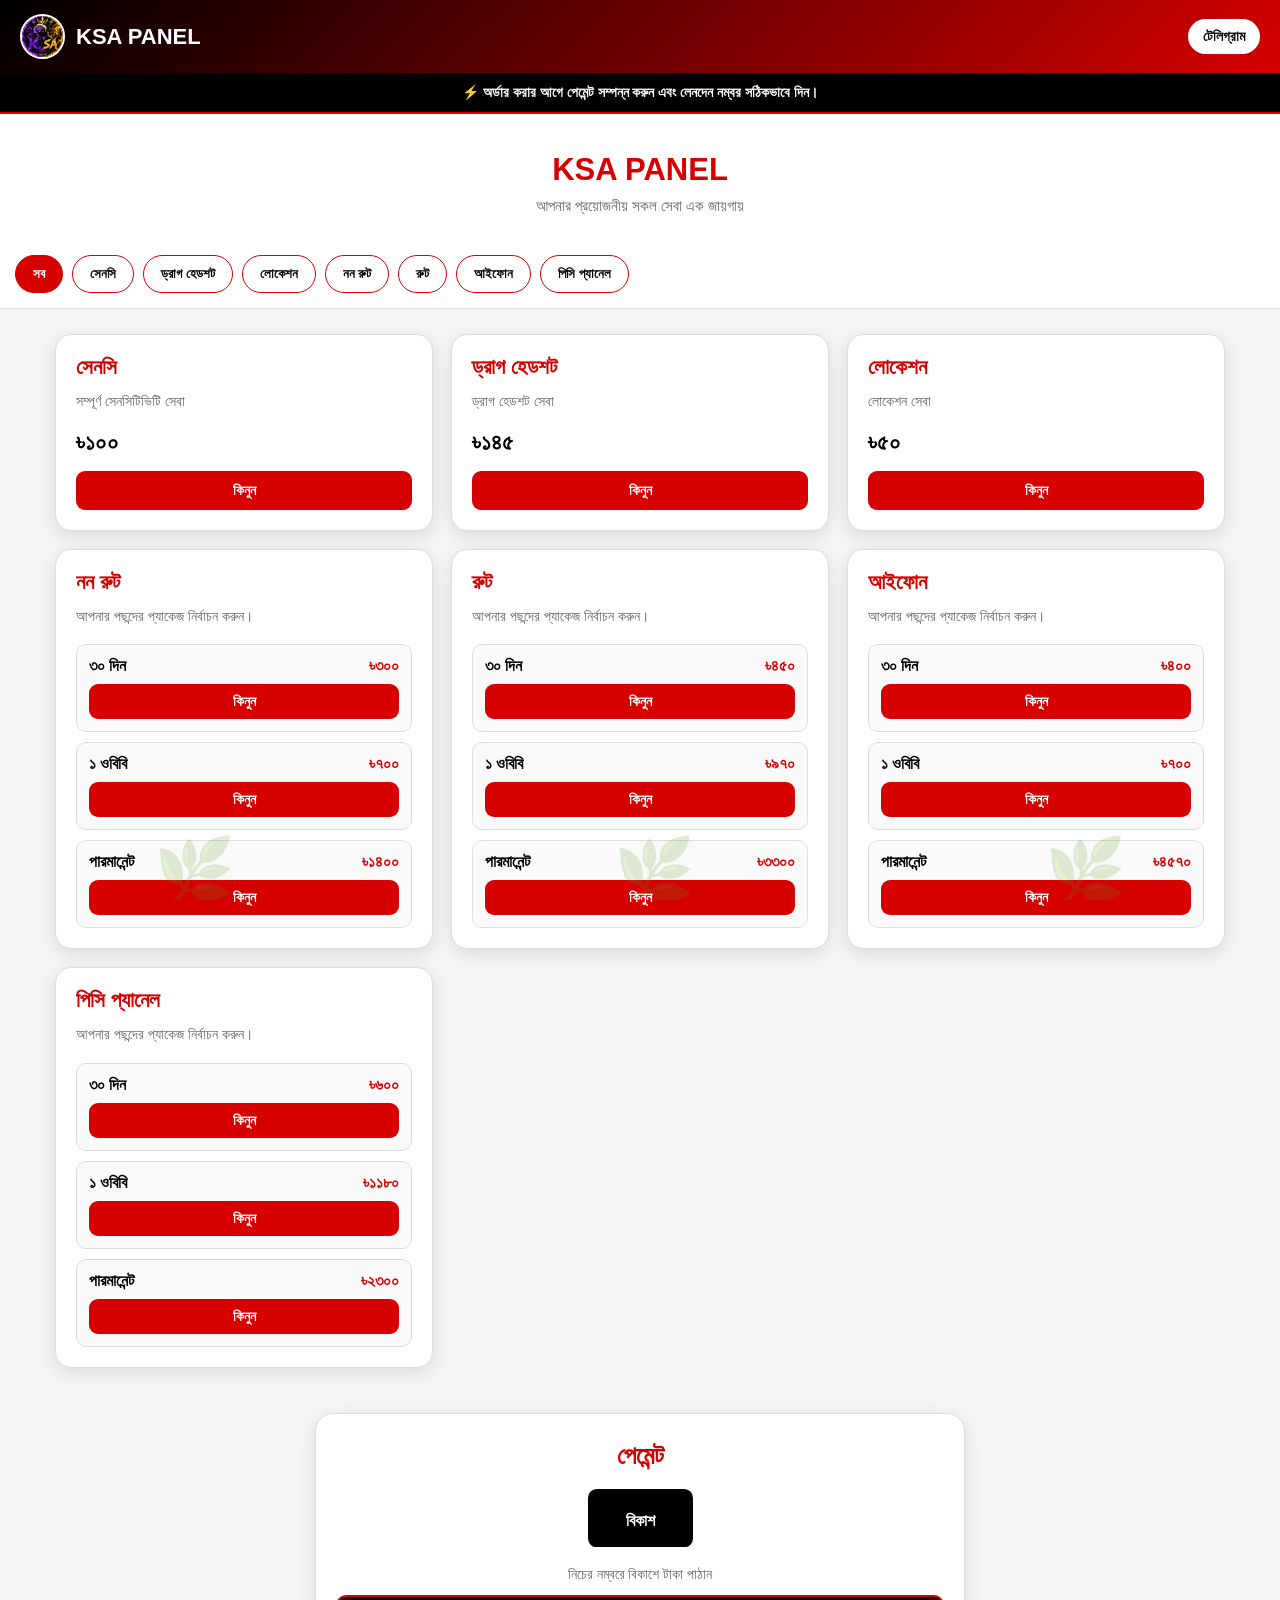
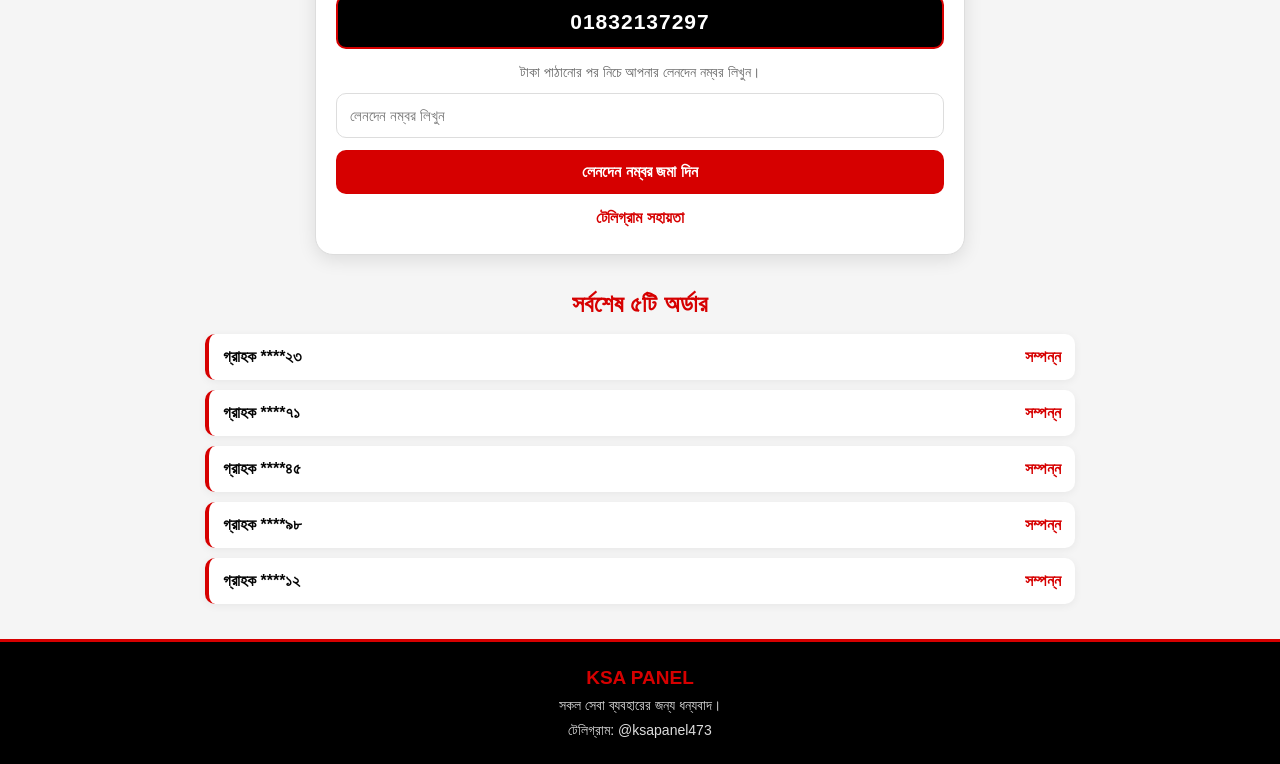
==== index.html @ 1ab5d17e "Add files via upload" ====
<!DOCTYPE html>
<html lang="bn">
<head>
<meta charset="UTF-8">
<meta name="viewport" content="width=device-width, initial-scale=1.0">

<title>KSA PANEL</title>

<style>
*{
    margin:0;
    padding:0;
    box-sizing:border-box;
    font-family:Arial,Helvetica,sans-serif;
}

:root{
    --red:#d60000;
    --dark-red:#980000;
    --black:#050505;
    --black2:#111111;
    --white:#ffffff;
    --light:#f5f5f5;
    --gray:#666;
    --border:#dddddd;
}

body{
    background:var(--light);
    color:var(--black);
    overflow-x:hidden;
}

/* ================= HEADER ================= */

.header{
    background:linear-gradient(135deg,#000000,#d60000);
    color:white;
    padding:14px 20px;
    display:flex;
    align-items:center;
    justify-content:space-between;
    position:sticky;
    top:0;
    z-index:1000;
    box-shadow:0 4px 15px rgba(0,0,0,.3);
}

.logo-area{
    display:flex;
    align-items:center;
    gap:11px;
}

.logo-area img{
    width:45px;
    height:45px;
    border-radius:50%;
    object-fit:cover;
    border:2px solid white;
}

.logo-text{
    font-size:22px;
    font-weight:900;
}

.telegram-btn{
    background:white;
    color:#000;
    padding:9px 15px;
    border-radius:22px;
    text-decoration:none;
    font-weight:bold;
    font-size:14px;
}

/* ================= NOTICE ================= */

.notice{
    background:#000;
    color:white;
    padding:11px 15px;
    text-align:center;
    font-size:14px;
    font-weight:bold;
    border-bottom:2px solid var(--red);
}

/* ================= HERO ================= */

.hero{
    background:white;
    text-align:center;
    padding:38px 15px 25px;
}

.hero h1{
    color:var(--red);
    font-size:31px;
    margin-bottom:9px;
    font-weight:900;
}

.hero p{
    color:var(--gray);
    font-size:15px;
}

/* ================= CATEGORY ================= */

.categories{
    display:flex;
    gap:9px;
    overflow-x:auto;
    padding:15px;
    background:white;
    scrollbar-width:none;
    border-bottom:1px solid var(--border);
}

.categories::-webkit-scrollbar{
    display:none;
}

.category{
    border:1px solid var(--red);
    background:white;
    color:#000;
    padding:10px 17px;
    border-radius:25px;
    white-space:nowrap;
    font-weight:bold;
    cursor:pointer;
    transition:.2s;
}

.category:hover,
.category.active{
    background:var(--red);
    color:white;
}

/* ================= PRODUCTS ================= */

.products{
    display:grid;
    grid-template-columns:repeat(auto-fit,minmax(280px,1fr));
    gap:18px;
    padding:25px 15px 35px;
    max-width:1200px;
    margin:auto;
}

.product-card{
    background:white;
    border:1px solid var(--border);
    border-radius:16px;
    padding:20px;
    box-shadow:0 5px 18px rgba(0,0,0,.10);
    transition:.25s;
}

.product-card:hover{
    transform:translateY(-4px);
    border-color:var(--red);
    box-shadow:0 8px 25px rgba(214,0,0,.18);
}

.product-title{
    color:var(--red);
    font-size:21px;
    font-weight:900;
    margin-bottom:10px;
}

.product-info{
    color:var(--gray);
    font-size:14px;
    line-height:1.8;
    margin-bottom:15px;
}

.price{
    font-size:23px;
    color:#000;
    font-weight:900;
    margin-bottom:15px;
}

.buy-btn{
    width:100%;
    border:0;
    background:var(--red);
    color:white;
    padding:11px;
    border-radius:9px;
    font-size:14px;
    font-weight:bold;
    cursor:pointer;
    transition:.2s;
}

.buy-btn:hover{
    background:#000;
}

/* ================= PACKAGE ================= */

.package-list{
    display:grid;
    gap:10px;
    margin-top:15px;
}

.package{
    border:1px solid #ddd;
    border-radius:10px;
    padding:12px;
    background:#fafafa;
}

.package-top{
    display:flex;
    align-items:center;
    justify-content:space-between;
    gap:10px;
    margin-bottom:9px;
}

.package-name{
    color:#000;
    font-weight:bold;
}

.package-price{
    color:var(--red);
    font-weight:900;
}

.package .buy-btn{
    padding:9px;
}

/* ================= PAYMENT ================= */

.payment-section{
    background:white;
    max-width:650px;
    margin:10px auto 35px;
    padding:27px 20px;
    border-radius:18px;
    border:1px solid var(--border);
    box-shadow:0 5px 18px rgba(0,0,0,.10);
    text-align:center;
}

.payment-section h2{
    color:var(--red);
    font-size:25px;
    margin-bottom:18px;
}

.payment-logo{
    width:105px;
    margin:0 auto 15px;
}

.payment-help{
    color:var(--gray);
    font-size:14px;
    margin-bottom:12px;
}

.payment-number{
    background:#000;
    color:white;
    padding:13px;
    border-radius:10px;
    font-size:21px;
    font-weight:bold;
    margin:12px 0 15px;
    border:2px solid var(--red);
    letter-spacing:1px;
}

.trx-input{
    width:100%;
    padding:13px;
    border:1px solid var(--border);
    border-radius:10px;
    outline:none;
    font-size:15px;
    margin-bottom:12px;
    background:white;
    color:#000;
}

.trx-input:focus{
    border-color:var(--red);
}

.submit-btn{
    width:100%;
    border:0;
    background:var(--red);
    color:white;
    padding:13px;
    border-radius:10px;
    font-size:16px;
    font-weight:bold;
    cursor:pointer;
}

.submit-btn:hover{
    background:#000;
}

.telegram-support{
    display:inline-block;
    margin-top:15px;
    color:var(--red);
    text-decoration:none;
    font-weight:bold;
}

/* ================= ORDERS ================= */

.orders{
    max-width:900px;
    margin:0 auto 35px;
    padding:0 15px;
}

.orders h2{
    text-align:center;
    color:var(--red);
    margin-bottom:16px;
}

.order-list{
    display:grid;
    gap:10px;
}

.order-item{
    background:white;
    padding:14px;
    border-radius:10px;
    display:flex;
    justify-content:space-between;
    border-left:4px solid var(--red);
    box-shadow:0 2px 8px rgba(0,0,0,.06);
}

.order-name{
    font-weight:bold;
}

.order-status{
    color:var(--red);
    font-weight:bold;
}

/* ================= MODAL ================= */

.modal{
    display:none;
    position:fixed;
    inset:0;
    background:rgba(0,0,0,.78);
    z-index:5000;
    align-items:center;
    justify-content:center;
    padding:15px;
}

.modal-box{
    width:100%;
    max-width:450px;
    background:white;
    border-radius:18px;
    padding:23px;
    position:relative;
    border-top:5px solid var(--red);
    box-shadow:0 10px 35px rgba(0,0,0,.35);
}

.close{
    position:absolute;
    right:15px;
    top:8px;
    font-size:29px;
    cursor:pointer;
    color:#000;
}

.modal-box h2{
    color:var(--red);
    margin-bottom:10px;
}

.selected-product{
    background:#f4f4f4;
    border-left:4px solid var(--red);
    padding:13px;
    border-radius:8px;
    margin:15px 0;
    font-weight:bold;
}

/* ================= FOOTER ================= */

footer{
    background:#000;
    color:#ddd;
    text-align:center;
    padding:25px 15px;
    font-size:14px;
    border-top:3px solid var(--red);
}

footer strong{
    color:var(--red);
    font-size:19px;
}

/* =================================================
   সমুদ্রের নিচের অ্যানিমেশন
================================================= */

.underwater{
    position:fixed;
    inset:0;
    pointer-events:none;
    overflow:hidden;
    z-index:9999;
}

/* মাছ */

.fish{
    position:absolute;
    font-size:38px;
    opacity:.65;
    filter:drop-shadow(0 3px 5px rgba(0,0,0,.35));
}

/* মাছ ১ */

.fish1{
    top:16%;
    left:-90px;
    animation:
        swimRight 18s linear infinite,
        fishFloat 2s ease-in-out infinite;
}

/* মাছ ২ */

.fish2{
    top:35%;
    right:-90px;
    animation:
        swimLeft 22s linear infinite,
        fishFloat 2.5s ease-in-out infinite;
    animation-delay:3s;
}

/* মাছ ৩ */

.fish3{
    top:56%;
    left:-90px;
    animation:
        swimRight 25s linear infinite,
        fishFloat 3s ease-in-out infinite;
    animation-delay:6s;
}

/* মাছ ৪ */

.fish4{
    top:74%;
    right:-90px;
    animation:
        swimLeft 20s linear infinite,
        fishFloat 2s ease-in-out infinite;
    animation-delay:4s;
}

/* মাছ ৫ */

.fish5{
    top:27%;
    left:-90px;
    font-size:32px;
    animation:
        swimRight 30s linear infinite,
        fishFloat 2.7s ease-in-out infinite;
    animation-delay:10s;
}

@keyframes swimRight{
    0%{
        transform:translateX(-100px);
    }

    100%{
        transform:translateX(calc(100vw + 160px));
    }
}

@keyframes swimLeft{
    0%{
        transform:translateX(100px);
    }

    100%{
        transform:translateX(calc(-100vw - 160px));
    }
}

@keyframes fishFloat{
    0%,100%{
        margin-top:0;
    }

    50%{
        margin-top:15px;
    }
}

/* ================= BUBBLES ================= */

.bubble{
    position:absolute;
    bottom:-40px;
    width:12px;
    height:12px;
    border:2px solid rgba(0,0,0,.25);
    background:rgba(255,255,255,.65);
    border-radius:50%;
    animation:bubbleUp linear infinite;
}

.b1{
    left:8%;
    animation-duration:8s;
}

.b2{
    left:23%;
    width:8px;
    height:8px;
    animation-duration:11s;
    animation-delay:2s;
}

.b3{
    left:44%;
    animation-duration:9s;
    animation-delay:4s;
}

.b4{
    left:66%;
    width:9px;
    height:9px;
    animation-duration:12s;
    animation-delay:1s;
}

.b5{
    left:82%;
    animation-duration:10s;
    animation-delay:5s;
}

.b6{
    left:93%;
    width:7px;
    height:7px;
    animation-duration:7s;
    animation-delay:3s;
}

@keyframes bubbleUp{

    0%{
        transform:translateY(0) scale(.7);
        opacity:0;
    }

    20%{
        opacity:.7;
    }

    100%{
        transform:translateY(-110vh) scale(1.2);
        opacity:0;
    }
}

/* ================= SEAWEED ================= */

.seaweed{
    position:absolute;
    bottom:-10px;
    font-size:65px;
    opacity:.18;
    animation:seaweedMove 3s ease-in-out infinite;
}

.seaweed1{
    left:12%;
}

.seaweed2{
    left:48%;
    animation-delay:1s;
}

.seaweed3{
    right:12%;
    animation-delay:2s;
}

@keyframes seaweedMove{

    0%,100%{
        transform:rotate(-5deg);
    }

    50%{
        transform:rotate(8deg);
    }
}

/* ================= MOBILE ================= */

@media(max-width:600px){

    .header{
        padding:12px 13px;
    }

    .logo-text{
        font-size:19px;
    }

    .logo-area img{
        width:40px;
        height:40px;
    }

    .telegram-btn{
        padding:8px 11px;
        font-size:13px;
    }

    .hero{
        padding:30px 15px 22px;
    }

    .hero h1{
        font-size:27px;
    }

    .products{
        grid-template-columns:1fr;
        padding:20px 13px 30px;
    }

    .payment-section{
        margin-left:13px;
        margin-right:13px;
    }

    .fish{
        font-size:27px;
    }

    .seaweed{
        font-size:45px;
    }
}
</style>
</head>


<body>

<!-- ================= UNDERWATER ANIMATION ================= -->

<div class="underwater">

    <div class="bubble b1"></div>
    <div class="bubble b2"></div>
    <div class="bubble b3"></div>
    <div class="bubble b4"></div>
    <div class="bubble b5"></div>
    <div class="bubble b6"></div>

    <div class="fish fish1">🐟</div>
    <div class="fish fish2">🐠</div>
    <div class="fish fish3">🐟</div>
    <div class="fish fish4">🐠</div>
    <div class="fish fish5">🐡</div>

    <div class="seaweed seaweed1">🌿</div>
    <div class="seaweed seaweed2">🌿</div>
    <div class="seaweed seaweed3">🌿</div>

</div>


<!-- ================= HEADER ================= -->

<header class="header">

    <div class="logo-area">

        <img
            src="FB_IMG_1790397329992.jpg"
            alt="KSA PANEL">

        <div class="logo-text">
            KSA PANEL
        </div>

    </div>

    <a
        class="telegram-btn"
        href="https://t.me/ksapanel473"
        target="_blank">
        টেলিগ্রাম
    </a>

</header>


<!-- ================= NOTICE ================= -->

<div class="notice">
    ⚡ অর্ডার করার আগে পেমেন্ট সম্পন্ন করুন এবং লেনদেন নম্বর সঠিকভাবে দিন।
</div>


<!-- ================= HERO ================= -->

<section class="hero">

    <h1>KSA PANEL</h1>

    <p>
        আপনার প্রয়োজনীয় সকল সেবা এক জায়গায়
    </p>

</section>


<!-- ================= CATEGORY ================= -->

<div class="categories">

    <button
        class="category active"
        onclick="filterProducts('all',this)">
        সব
    </button>

    <button
        class="category"
        onclick="filterProducts('sensi',this)">
        সেনসি
    </button>

    <button
        class="category"
        onclick="filterProducts('drag',this)">
        ড্রাগ হেডশট
    </button>

    <button
        class="category"
        onclick="filterProducts('location',this)">
        লোকেশন
    </button>

    <button
        class="category"
        onclick="filterProducts('nonroot',this)">
        নন রুট
    </button>

    <button
        class="category"
        onclick="filterProducts('root',this)">
        রুট
    </button>

    <button
        class="category"
        onclick="filterProducts('iphone',this)">
        আইফোন
    </button>

    <button
        class="category"
        onclick="filterProducts('pc',this)">
        পিসি প্যানেল
    </button>

</div>


<!-- ================= PRODUCTS ================= -->

<section class="products" id="products">


    <!-- সেনসি -->

    <div
        class="product-card"
        data-category="sensi">

        <div class="product-title">
            সেনসি
        </div>

        <div class="product-info">
            সম্পূর্ণ সেনসিটিভিটি সেবা
        </div>

        <div class="price">
            ৳১০০
        </div>

        <button
            class="buy-btn"
            onclick="openOrder('সেনসি','১০০ টাকা')">
            কিনুন
        </button>

    </div>


    <!-- ড্রাগ হেডশট -->

    <div
        class="product-card"
        data-category="drag">

        <div class="product-title">
            ড্রাগ হেডশট
        </div>

        <div class="product-info">
            ড্রাগ হেডশট সেবা
        </div>

        <div class="price">
            ৳১৪৫
        </div>

        <button
            class="buy-btn"
            onclick="openOrder('ড্রাগ হেডশট','১৪৫ টাকা')">
            কিনুন
        </button>

    </div>


    <!-- লোকেশন -->

    <div
        class="product-card"
        data-category="location">

        <div class="product-title">
            লোকেশন
        </div>

        <div class="product-info">
            লোকেশন সেবা
        </div>

        <div class="price">
            ৳৫০
        </div>

        <button
            class="buy-btn"
            onclick="openOrder('লোকেশন','৫০ টাকা')">
            কিনুন
        </button>

    </div>


    <!-- ================= NON ROOT ================= -->

    <div
        class="product-card"
        data-category="nonroot">

        <div class="product-title">
            নন রুট
        </div>

        <div class="product-info">
            আপনার পছন্দের প্যাকেজ নির্বাচন করুন।
        </div>

        <div class="package-list">

            <div class="package">

                <div class="package-top">

                    <span class="package-name">
                        ৩০ দিন
                    </span>

                    <span class="package-price">
                        ৳৩০০
                    </span>

                </div>

                <button
                    class="buy-btn"
                    onclick="openOrder('নন রুট — ৩০ দিন','৩০০ টাকা')">
                    কিনুন
                </button>

            </div>


            <div class="package">

                <div class="package-top">

                    <span class="package-name">
                        ১ ওবিবি
                    </span>

                    <span class="package-price">
                        ৳৭০০
                    </span>

                </div>

                <button
                    class="buy-btn"
                    onclick="openOrder('নন রুট — ১ ওবিবি','৭০০ টাকা')">
                    কিনুন
                </button>

            </div>


            <div class="package">

                <div class="package-top">

                    <span class="package-name">
                        পারমানেন্ট
                    </span>

                    <span class="package-price">
                        ৳১৪০০
                    </span>

                </div>

                <button
                    class="buy-btn"
                    onclick="openOrder('নন রুট — পারমানেন্ট','১৪০০ টাকা')">
                    কিনুন
                </button>

            </div>

        </div>

    </div>


    <!-- ================= ROOT ================= -->

    <div
        class="product-card"
        data-category="root">

        <div class="product-title">
            রুট
        </div>

        <div class="product-info">
            আপনার পছন্দের প্যাকেজ নির্বাচন করুন।
        </div>

        <div class="package-list">

            <div class="package">

                <div class="package-top">

                    <span class="package-name">
                        ৩০ দিন
                    </span>

                    <span class="package-price">
                        ৳৪৫০
                    </span>

                </div>

                <button
                    class="buy-btn"
                    onclick="openOrder('রুট — ৩০ দিন','৪৫০ টাকা')">
                    কিনুন
                </button>

            </div>


            <div class="package">

                <div class="package-top">

                    <span class="package-name">
                        ১ ওবিবি
                    </span>

                    <span class="package-price">
                        ৳৯৭০
                    </span>

                </div>

                <button
                    class="buy-btn"
                    onclick="openOrder('রুট — ১ ওবিবি','৯৭০ টাকা')">
                    কিনুন
                </button>

            </div>


            <div class="package">

                <div class="package-top">

                    <span class="package-name">
                        পারমানেন্ট
                    </span>

                    <span class="package-price">
                        ৳৩৩০০
                    </span>

                </div>

                <button
                    class="buy-btn"
                    onclick="openOrder('রুট — পারমানেন্ট','৩৩০০ টাকা')">
                    কিনুন
                </button>

            </div>

        </div>

    </div>


    <!-- ================= IPHONE ================= -->

    <div
        class="product-card"
        data-category="iphone">

        <div class="product-title">
            আইফোন
        </div>

        <div class="product-info">
            আপনার পছন্দের প্যাকেজ নির্বাচন করুন।
        </div>

        <div class="package-list">

            <div class="package">

                <div class="package-top">

                    <span class="package-name">
                        ৩০ দিন
                    </span>

                    <span class="package-price">
                        ৳৪০০
                    </span>

                </div>

                <button
                    class="buy-btn"
                    onclick="openOrder('আইফোন — ৩০ দিন','৪০০ টাকা')">
                    কিনুন
                </button>

            </div>


            <div class="package">

                <div class="package-top">

                    <span class="package-name">
                        ১ ওবিবি
                    </span>

                    <span class="package-price">
                        ৳৭০০
                    </span>

                </div>

                <button
                    class="buy-btn"
                    onclick="openOrder('আইফোন — ১ ওবিবি','৭০০ টাকা')">
                    কিনুন
                </button>

            </div>


            <div class="package">

                <div class="package-top">

                    <span class="package-name">
                        পারমানেন্ট
                    </span>

                    <span class="package-price">
                        ৳৪৫৭০
                    </span>

                </div>

                <button
                    class="buy-btn"
                    onclick="openOrder('আইফোন — পারমানেন্ট','৪৫৭০ টাকা')">
                    কিনুন
                </button>

            </div>

        </div>

    </div>


    <!-- ================= PC PANEL ================= -->

    <div
        class="product-card"
        data-category="pc">

        <div class="product-title">
            পিসি প্যানেল
        </div>

        <div class="product-info">
            আপনার পছন্দের প্যাকেজ নির্বাচন করুন।
        </div>

        <div class="package-list">

            <div class="package">

                <div class="package-top">

                    <span class="package-name">
                        ৩০ দিন
                    </span>

                    <span class="package-price">
                        ৳৬০০
                    </span>

                </div>

                <button
                    class="buy-btn"
                    onclick="openOrder('পিসি প্যানেল — ৩০ দিন','৬০০ টাকা')">
                    কিনুন
                </button>

            </div>


            <div class="package">

                <div class="package-top">

                    <span class="package-name">
                        ১ ওবিবি
                    </span>

                    <span class="package-price">
                        ৳১১৮০
                    </span>

                </div>

                <button
                    class="buy-btn"
                    onclick="openOrder('পিসি প্যানেল — ১ ওবিবি','১১৮০ টাকা')">
                    কিনুন
                </button>

            </div>


            <div class="package">

                <div class="package-top">

                    <span class="package-name">
                        পারমানেন্ট
                    </span>

                    <span class="package-price">
                        ৳২৩০০
                    </span>

                </div>

                <button
                    class="buy-btn"
                    onclick="openOrder('পিসি প্যানেল — পারমানেন্ট','২৩০০ টাকা')">
                    কিনুন
                </button>

            </div>

        </div>

    </div>

</section>


<!-- ================= PAYMENT ================= -->

<section class="payment-section">

    <h2>
        পেমেন্ট
    </h2>

    <!-- পেমেন্ট লোগো -->

    <div class="payment-logo">

        <svg
            width="105"
            viewBox="0 0 180 100"
            xmlns="http://www.w3.org/2000/svg">

            <rect
                width="180"
                height="100"
                rx="15"
                fill="#000000"/>

            <text
                x="90"
                y="63"
                text-anchor="middle"
                font-size="28"
                font-weight="bold"
                fill="#ffffff">
                বিকাশ
            </text>

        </svg>

    </div>


    <div class="payment-help">
        নিচের নম্বরে বিকাশে টাকা পাঠান
    </div>


    <div class="payment-number">
        01832137297
    </div>


    <div class="payment-help">
        টাকা পাঠানোর পর নিচে আপনার লেনদেন নম্বর লিখুন।
    </div>


    <input
        type="text"
        id="trxInput"
        class="trx-input"
        placeholder="লেনদেন নম্বর লিখুন">


    <button
        class="submit-btn"
        onclick="submitPayment()">
        লেনদেন নম্বর জমা দিন
    </button>


    <a
        class="telegram-support"
        href="https://t.me/ksapanel473"
        target="_blank">
        টেলিগ্রাম সহায়তা
    </a>

</section>


<!-- ================= ORDERS ================= -->

<section class="orders">

    <h2>
        সর্বশেষ ৫টি অর্ডার
    </h2>

    <div class="order-list">

        <div class="order-item">
            <span class="order-name">
                গ্রাহক ****২৩
            </span>

            <span class="order-status">
                সম্পন্ন
            </span>
        </div>

        <div class="order-item">
            <span class="order-name">
                গ্রাহক ****৭১
            </span>

            <span class="order-status">
                সম্পন্ন
            </span>
        </div>

        <div class="order-item">
            <span class="order-name">
                গ্রাহক ****৪৫
            </span>

            <span class="order-status">
                সম্পন্ন
            </span>
        </div>

        <div class="order-item">
            <span class="order-name">
                গ্রাহক ****৯৮
            </span>

            <span class="order-status">
                সম্পন্ন
            </span>
        </div>

        <div class="order-item">
            <span class="order-name">
                গ্রাহক ****১২
            </span>

            <span class="order-status">
                সম্পন্ন
            </span>
        </div>

    </div>

</section>


<!-- ================= ORDER MODAL ================= -->

<div
    class="modal"
    id="orderModal">

    <div class="modal-box">

        <span
            class="close"
            onclick="closeOrder()">
            ×
        </span>


        <h2>
            অর্ডার করুন
        </h2>


        <div
            class="selected-product"
            id="selectedProduct">
            পণ্য
        </div>


        <p style="color:#666;margin-bottom:15px;">
            পেমেন্ট সম্পন্ন করার পর লেনদেন নম্বর জমা দিন।
        </p>


        <input
            type="text"
            id="modalTrx"
            class="trx-input"
            placeholder="লেনদেন নম্বর লিখুন">


        <button
            class="submit-btn"
            onclick="submitModalOrder()">
            অর্ডার জমা দিন
        </button>

    </div>

</div>


<!-- ================= FOOTER ================= -->

<footer>

    <div>
        <strong>
            KSA PANEL
        </strong>
    </div>

    <div style="margin-top:8px;">
        সকল সেবা ব্যবহারের জন্য ধন্যবাদ।
    </div>

    <div style="margin-top:8px;">
        টেলিগ্রাম: @ksapanel473
    </div>

</footer>


<script>

/* ================= FILTER ================= */

function filterProducts(category,button){

    const cards =
        document.querySelectorAll('.product-card');

    const buttons =
        document.querySelectorAll('.category');


    buttons.forEach(function(btn){
        btn.classList.remove('active');
    });


    button.classList.add('active');


    cards.forEach(function(card){

        if(category === 'all'){

            card.style.display = 'block';

        }
        else if(card.dataset.category === category){

            card.style.display = 'block';

        }
        else{

            card.style.display = 'none';

        }

    });

}


/* ================= ORDER ================= */

let selectedProduct = '';


function openOrder(product,price){

    selectedProduct =
        product + ' — ' + price;


    document.getElementById(
        'selectedProduct'
    ).innerText = selectedProduct;


    document.getElementById(
        'orderModal'
    ).style.display = 'flex';

}


function closeOrder(){

    document.getElementById(
        'orderModal'
    ).style.display = 'none';

}


/* ================= MODAL ORDER ================= */

function submitModalOrder(){

    const trx =
        document.getElementById(
            'modalTrx'
        ).value.trim();


    if(!trx){

        alert(
            'দয়া করে লেনদেন নম্বর লিখুন।'
        );

        return;

    }


    alert(
        'আপনার অর্ডার গ্রহণ করা হয়েছে।\n\n' +
        'প্যাকেজ: ' + selectedProduct +
        '\nলেনদেন নম্বর: ' + trx
    );


    document.getElementById(
        'modalTrx'
    ).value = '';


    closeOrder();

}


/* ================= PAYMENT ================= */

function submitPayment(){

    const trx =
        document.getElementById(
            'trxInput'
        ).value.trim();


    if(!trx){

        alert(
            'দয়া করে লেনদেন নম্বর লিখুন।'
        );

        return;

    }


    alert(
        'লেনদেন নম্বর গ্রহণ করা হয়েছে।\n\n' +
        'লেনদেন নম্বর: ' + trx
    );


    document.getElementById(
        'trxInput'
    ).value = '';

}


/* ================= CLOSE MODAL ================= */

window.onclick = function(event){

    const modal =
        document.getElementById(
            'orderModal'
        );


    if(event.target === modal){

        closeOrder();

    }

};

</script>

</body>
</html>
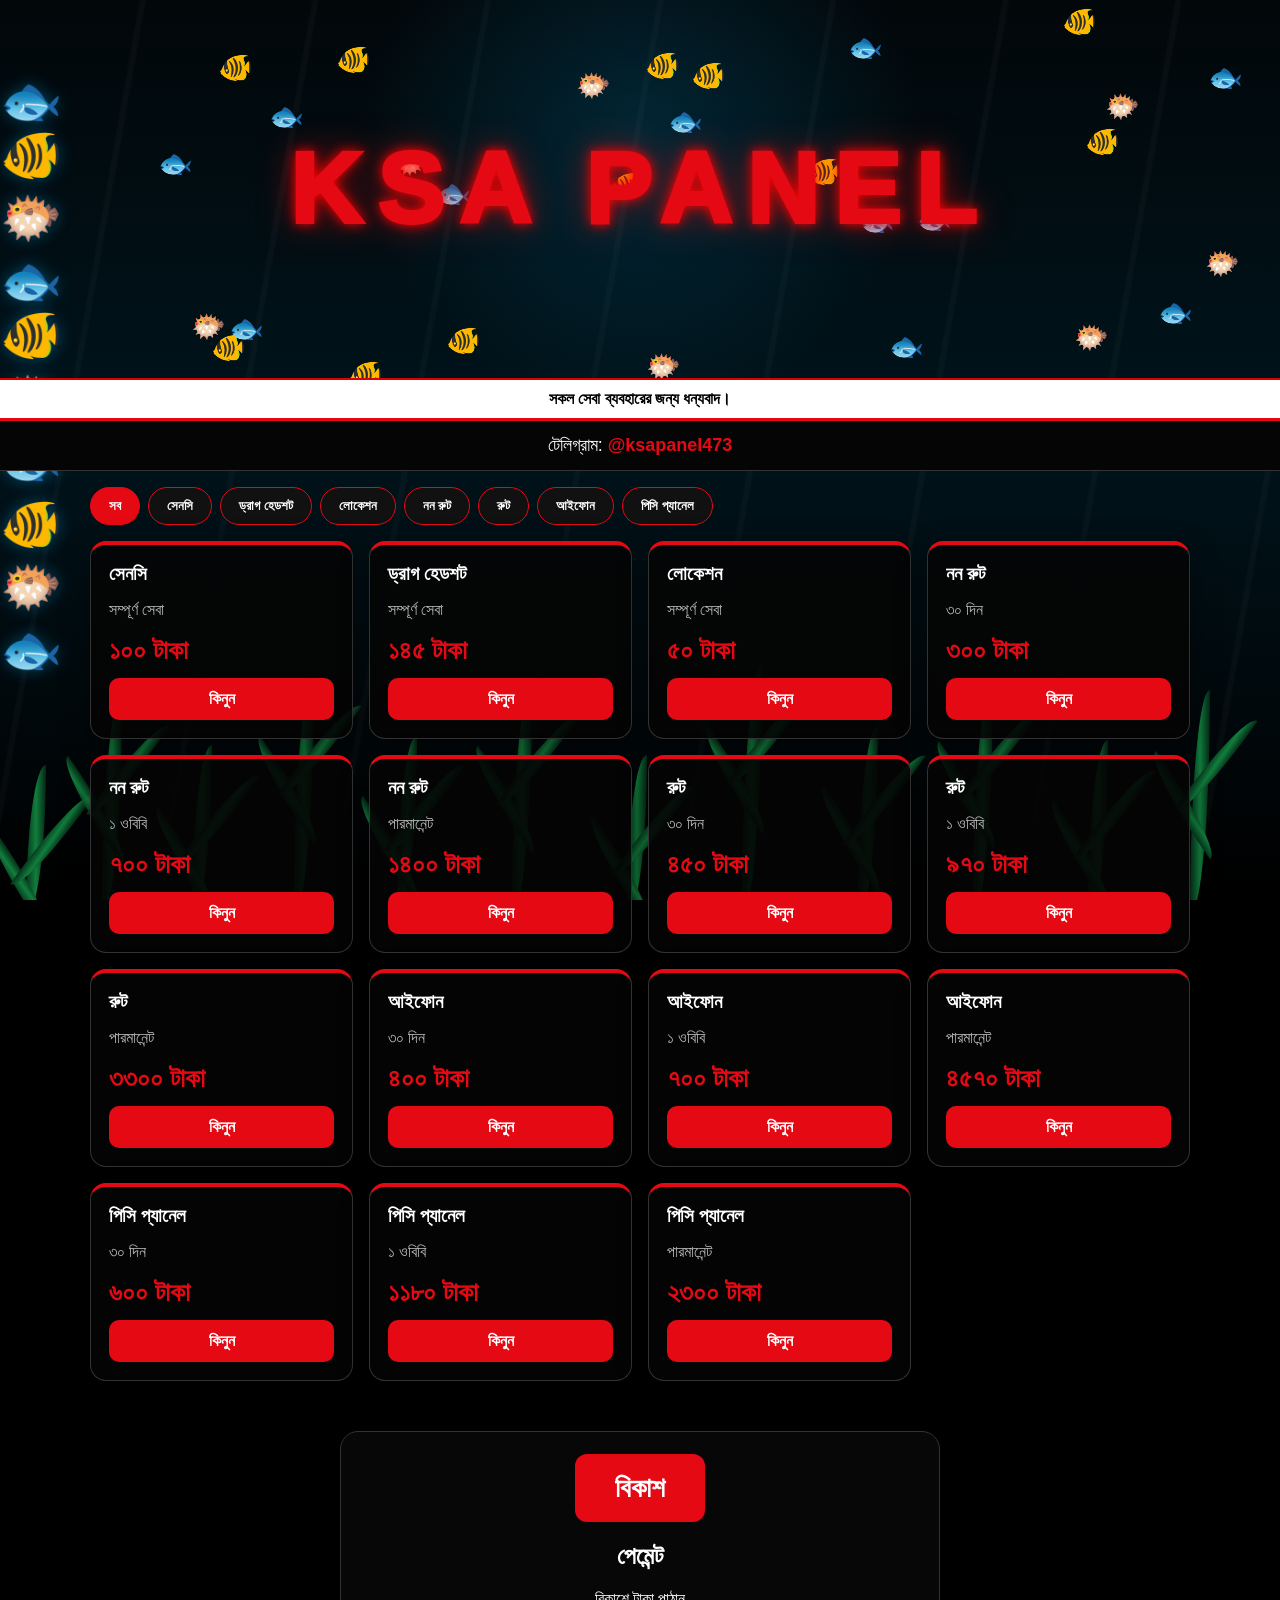
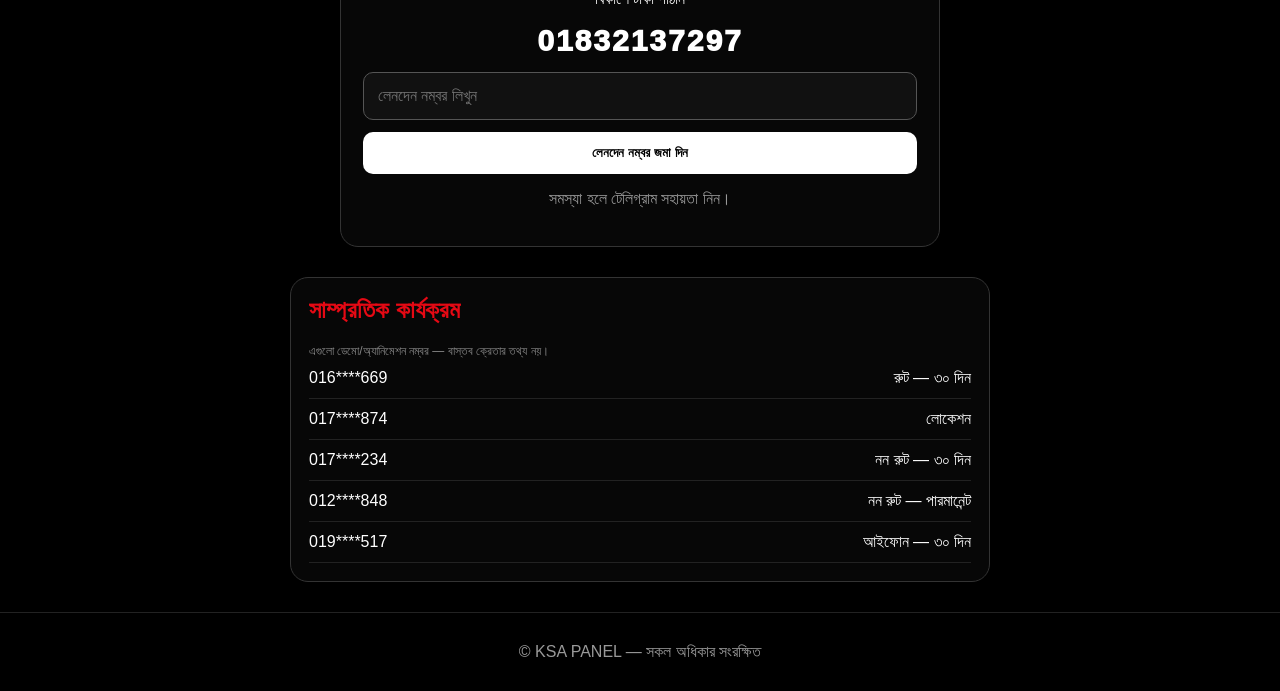
==== commit 066977e9: "Add files via upload" ====
--- a/index.html
+++ b/index.html
@@ -3,1641 +3,1486 @@
 <head>
 <meta charset="UTF-8">
 <meta name="viewport" content="width=device-width, initial-scale=1.0">
-
 <title>KSA PANEL</title>
 
 <style>
-*{
-    margin:0;
-    padding:0;
-    box-sizing:border-box;
-    font-family:Arial,Helvetica,sans-serif;
-}
-
-:root{
-    --red:#d60000;
-    --dark-red:#980000;
-    --black:#050505;
-    --black2:#111111;
-    --white:#ffffff;
-    --light:#f5f5f5;
-    --gray:#666;
-    --border:#dddddd;
-}
-
+*{box-sizing:border-box}
+html,body{margin:0;padding:0}
 body{
-    background:var(--light);
-    color:var(--black);
-    overflow-x:hidden;
-}
-
-/* ================= HEADER ================= */
-
-.header{
-    background:linear-gradient(135deg,#000000,#d60000);
-    color:white;
-    padding:14px 20px;
-    display:flex;
-    align-items:center;
-    justify-content:space-between;
-    position:sticky;
-    top:0;
-    z-index:1000;
-    box-shadow:0 4px 15px rgba(0,0,0,.3);
-}
-
-.logo-area{
-    display:flex;
-    align-items:center;
-    gap:11px;
-}
-
-.logo-area img{
-    width:45px;
-    height:45px;
-    border-radius:50%;
-    object-fit:cover;
-    border:2px solid white;
-}
-
-.logo-text{
-    font-size:22px;
-    font-weight:900;
-}
-
-.telegram-btn{
-    background:white;
-    color:#000;
-    padding:9px 15px;
-    border-radius:22px;
-    text-decoration:none;
-    font-weight:bold;
-    font-size:14px;
-}
-
-/* ================= NOTICE ================= */
+font-family:"Noto Sans Bengali","Segoe UI",sans-serif;
+background:#000;color:#fff;overflow-x:hidden;
+}
+
+/* ===== সমুদ্র ===== */
+.ocean{
+position:fixed;
+inset:0;
+z-index:-5;
+overflow:hidden;
+background:
+radial-gradient(circle at 50% 15%,rgba(0,110,150,.28),transparent 28%),
+linear-gradient(#02070a 0%,#00141c 48%,#000 100%);
+}
+
+.water-light{
+position:absolute;
+inset:-20%;
+background:
+repeating-linear-gradient(
+100deg,
+transparent 0 80px,
+rgba(255,255,255,.025) 82px 86px,
+transparent 88px 170px
+);
+animation:waterMove 10s linear infinite;
+}
+
+@keyframes waterMove{
+to{transform:translateX(-180px)}
+}
+
+/* ===== শেওলা ===== */
+.seaweed-layer{
+position:absolute;
+left:0;
+right:0;
+bottom:0;
+height:32%;
+}
+
+.weed{
+position:absolute;
+bottom:-15px;
+width:20px;
+height:190px;
+border-radius:100% 0 100% 0;
+background:linear-gradient(90deg,#063d20,#159447,#052d18);
+transform-origin:bottom;
+opacity:.85;
+animation:sway 3s ease-in-out infinite alternate;
+}
+
+.weed:before,
+.weed:after{
+content:"";
+position:absolute;
+width:18px;
+height:120px;
+border-radius:100% 0 100% 0;
+background:inherit;
+}
+
+.weed:before{
+left:-16px;
+top:55px;
+transform:rotate(-35deg);
+}
+
+.weed:after{
+right:-15px;
+top:15px;
+transform:rotate(35deg);
+}
+
+@keyframes sway{
+to{transform:rotate(7deg)}
+}
+
+/* ===== বাবল ===== */
+.bubble{
+position:absolute;
+bottom:-30px;
+border:2px solid rgba(255,255,255,.35);
+border-radius:50%;
+background:rgba(255,255,255,.04);
+animation:bubbleUp linear infinite;
+}
+
+@keyframes bubbleUp{
+from{
+transform:translateY(0) scale(.8);
+opacity:0;
+}
+15%{opacity:.65}
+to{
+transform:translateY(-115vh) scale(1.25);
+opacity:0;
+}
+}
+
+/* ===== মাছ ===== */
+.fish{
+position:absolute;
+font-size:clamp(24px,4vw,50px);
+filter:drop-shadow(0 0 8px rgba(0,180,255,.35));
+white-space:nowrap;
+animation-timing-function:linear;
+animation-iteration-count:infinite;
+}
+
+.right{animation-name:swimRight}
+.left{animation-name:swimLeft}
+
+@keyframes swimRight{
+0%{
+transform:translateX(-15vw) translateY(0) scaleX(1);
+}
+48%{
+transform:translateX(110vw) translateY(-30px) scaleX(1);
+}
+49%{
+transform:translateX(110vw) translateY(-30px) scaleX(-1);
+}
+100%{
+transform:translateX(-15vw) translateY(0) scaleX(-1);
+}
+}
+
+@keyframes swimLeft{
+0%{
+transform:translateX(115vw) translateY(0) scaleX(-1);
+}
+48%{
+transform:translateX(-15vw) translateY(30px) scaleX(-1);
+}
+49%{
+transform:translateX(-15vw) translateY(30px) scaleX(1);
+}
+100%{
+transform:translateX(115vw) translateY(0) scaleX(1);
+}
+}
+
+/* ===== KSA PANEL মাছের ঝাঁক ===== */
+.formation{
+min-height:380px;
+display:flex;
+align-items:center;
+justify-content:center;
+position:relative;
+overflow:hidden;
+border-bottom:2px solid #d00;
+}
+
+.formation-title{
+position:relative;
+z-index:4;
+font-size:clamp(42px,10vw,100px);
+font-weight:1000;
+letter-spacing:clamp(4px,1.4vw,15px);
+color:#e50914;
+text-shadow:
+0 0 12px #f00,
+0 0 35px rgba(255,0,0,.55);
+animation:titleReveal 2.4s ease-out both;
+}
+
+@keyframes titleReveal{
+0%{
+opacity:0;
+transform:scale(.15);
+filter:blur(15px);
+}
+55%{
+opacity:.25;
+transform:scale(1.12);
+filter:blur(3px);
+}
+100%{
+opacity:1;
+transform:scale(1);
+filter:blur(0);
+}
+}
+
+.school{
+position:absolute;
+inset:0;
+z-index:3;
+pointer-events:none;
+}
+
+.school span{
+position:absolute;
+font-size:28px;
+animation:schoolFish 3.2s ease-in-out infinite;
+}
+
+@keyframes schoolFish{
+0%{
+transform:translate(0,0) rotate(0deg);
+opacity:.2;
+}
+35%{opacity:1}
+70%{
+transform:
+translate(var(--tx),var(--ty))
+rotate(var(--r));
+opacity:1;
+}
+100%{
+transform:
+translate(var(--tx2),var(--ty2));
+opacity:0;
+}
+}
+
+/* ===== ওয়েবসাইট ===== */
+.container{
+width:min(1100px,94%);
+margin:auto;
+}
 
 .notice{
-    background:#000;
-    color:white;
-    padding:11px 15px;
-    text-align:center;
-    font-size:14px;
-    font-weight:bold;
-    border-bottom:2px solid var(--red);
-}
-
-/* ================= HERO ================= */
-
-.hero{
-    background:white;
-    text-align:center;
-    padding:38px 15px 25px;
-}
-
-.hero h1{
-    color:var(--red);
-    font-size:31px;
-    margin-bottom:9px;
-    font-weight:900;
-}
-
-.hero p{
-    color:var(--gray);
-    font-size:15px;
-}
-
-/* ================= CATEGORY ================= */
-
+background:#fff;
+color:#000;
+text-align:center;
+padding:10px;
+font-weight:800;
+border-bottom:3px solid #e50914;
+}
+
+.telegram{
+text-align:center;
+padding:14px;
+background:#050505;
+border-bottom:1px solid #333;
+font-size:18px;
+}
+
+.telegram a{
+color:#fff;
+text-decoration:none;
+}
+
+.telegram b{
+color:#e50914;
+}
+
+/* ===== ক্যাটাগরি ===== */
 .categories{
-    display:flex;
-    gap:9px;
-    overflow-x:auto;
-    padding:15px;
-    background:white;
-    scrollbar-width:none;
-    border-bottom:1px solid var(--border);
+display:flex;
+gap:8px;
+overflow-x:auto;
+padding:16px 0;
+scrollbar-width:none;
 }
 
 .categories::-webkit-scrollbar{
-    display:none;
-}
-
-.category{
-    border:1px solid var(--red);
-    background:white;
-    color:#000;
-    padding:10px 17px;
-    border-radius:25px;
-    white-space:nowrap;
-    font-weight:bold;
-    cursor:pointer;
-    transition:.2s;
-}
-
-.category:hover,
-.category.active{
-    background:var(--red);
-    color:white;
-}
-
-/* ================= PRODUCTS ================= */
-
-.products{
-    display:grid;
-    grid-template-columns:repeat(auto-fit,minmax(280px,1fr));
-    gap:18px;
-    padding:25px 15px 35px;
-    max-width:1200px;
-    margin:auto;
-}
-
-.product-card{
-    background:white;
-    border:1px solid var(--border);
-    border-radius:16px;
-    padding:20px;
-    box-shadow:0 5px 18px rgba(0,0,0,.10);
-    transition:.25s;
-}
-
-.product-card:hover{
-    transform:translateY(-4px);
-    border-color:var(--red);
-    box-shadow:0 8px 25px rgba(214,0,0,.18);
-}
-
-.product-title{
-    color:var(--red);
-    font-size:21px;
-    font-weight:900;
-    margin-bottom:10px;
-}
-
-.product-info{
-    color:var(--gray);
-    font-size:14px;
-    line-height:1.8;
-    margin-bottom:15px;
+display:none;
+}
+
+.categories button{
+flex:0 0 auto;
+background:#111;
+color:#fff;
+border:1px solid #e50914;
+border-radius:999px;
+padding:10px 18px;
+font-weight:800;
+cursor:pointer;
+}
+
+.categories button.active,
+.categories button:hover{
+background:#e50914;
+}
+
+/* ===== প্রোডাক্ট ===== */
+.grid{
+display:grid;
+grid-template-columns:repeat(auto-fit,minmax(220px,1fr));
+gap:16px;
+padding-bottom:20px;
+}
+
+.card{
+background:rgba(5,5,5,.9);
+border:1px solid #333;
+border-top:4px solid #e50914;
+border-radius:16px;
+padding:18px;
+box-shadow:0 10px 30px rgba(0,0,0,.4);
+}
+
+.card h3{
+margin:0 0 8px;
+color:#fff;
+}
+
+.card p{
+color:#bbb;
 }
 
 .price{
-    font-size:23px;
-    color:#000;
-    font-weight:900;
-    margin-bottom:15px;
-}
-
-.buy-btn{
-    width:100%;
-    border:0;
-    background:var(--red);
-    color:white;
-    padding:11px;
-    border-radius:9px;
-    font-size:14px;
-    font-weight:bold;
-    cursor:pointer;
-    transition:.2s;
-}
-
-.buy-btn:hover{
-    background:#000;
-}
-
-/* ================= PACKAGE ================= */
-
-.package-list{
-    display:grid;
-    gap:10px;
-    margin-top:15px;
-}
-
-.package{
-    border:1px solid #ddd;
-    border-radius:10px;
-    padding:12px;
-    background:#fafafa;
-}
-
-.package-top{
-    display:flex;
-    align-items:center;
-    justify-content:space-between;
-    gap:10px;
-    margin-bottom:9px;
-}
-
-.package-name{
-    color:#000;
-    font-weight:bold;
-}
-
-.package-price{
-    color:var(--red);
-    font-weight:900;
-}
-
-.package .buy-btn{
-    padding:9px;
-}
-
-/* ================= PAYMENT ================= */
-
-.payment-section{
-    background:white;
-    max-width:650px;
-    margin:10px auto 35px;
-    padding:27px 20px;
-    border-radius:18px;
-    border:1px solid var(--border);
-    box-shadow:0 5px 18px rgba(0,0,0,.10);
-    text-align:center;
-}
-
-.payment-section h2{
-    color:var(--red);
-    font-size:25px;
-    margin-bottom:18px;
-}
-
-.payment-logo{
-    width:105px;
-    margin:0 auto 15px;
-}
-
-.payment-help{
-    color:var(--gray);
-    font-size:14px;
-    margin-bottom:12px;
-}
-
-.payment-number{
-    background:#000;
-    color:white;
-    padding:13px;
-    border-radius:10px;
-    font-size:21px;
-    font-weight:bold;
-    margin:12px 0 15px;
-    border:2px solid var(--red);
-    letter-spacing:1px;
-}
-
-.trx-input{
-    width:100%;
-    padding:13px;
-    border:1px solid var(--border);
-    border-radius:10px;
-    outline:none;
-    font-size:15px;
-    margin-bottom:12px;
-    background:white;
-    color:#000;
-}
-
-.trx-input:focus{
-    border-color:var(--red);
-}
-
-.submit-btn{
-    width:100%;
-    border:0;
-    background:var(--red);
-    color:white;
-    padding:13px;
-    border-radius:10px;
-    font-size:16px;
-    font-weight:bold;
-    cursor:pointer;
-}
-
-.submit-btn:hover{
-    background:#000;
-}
-
-.telegram-support{
-    display:inline-block;
-    margin-top:15px;
-    color:var(--red);
-    text-decoration:none;
-    font-weight:bold;
-}
-
-/* ================= ORDERS ================= */
-
+font-size:26px;
+font-weight:1000;
+color:#e50914;
+}
+
+.buy{
+width:100%;
+margin-top:12px;
+padding:12px;
+border:0;
+border-radius:10px;
+background:#e50914;
+color:#fff;
+font-size:16px;
+font-weight:900;
+cursor:pointer;
+}
+
+.buy:hover{
+background:#fff;
+color:#000;
+}
+
+/* ===== পেমেন্ট ===== */
+.payment{
+margin:30px auto;
+padding:22px;
+max-width:600px;
+background:#070707;
+border:1px solid #333;
+border-radius:18px;
+text-align:center;
+}
+
+.bkash-logo{
+width:130px;
+height:68px;
+margin:0 auto 12px;
+border-radius:12px;
+background:#e50914;
+display:flex;
+align-items:center;
+justify-content:center;
+font-size:27px;
+font-weight:1000;
+}
+
+.number{
+font-size:30px;
+font-weight:1000;
+letter-spacing:2px;
+}
+
+.payment input{
+width:100%;
+padding:14px;
+margin-top:14px;
+border-radius:10px;
+border:1px solid #555;
+background:#111;
+color:#fff;
+font-size:16px;
+}
+
+.submit{
+margin-top:12px;
+width:100%;
+padding:13px;
+border:0;
+border-radius:10px;
+background:#fff;
+color:#000;
+font-weight:900;
+cursor:pointer;
+}
+
+/* ===== অর্ডার ===== */
 .orders{
-    max-width:900px;
-    margin:0 auto 35px;
-    padding:0 15px;
+margin:25px auto;
+max-width:700px;
+background:#070707;
+border:1px solid #333;
+border-radius:18px;
+padding:18px;
 }
 
 .orders h2{
-    text-align:center;
-    color:var(--red);
-    margin-bottom:16px;
-}
-
-.order-list{
-    display:grid;
-    gap:10px;
-}
-
-.order-item{
-    background:white;
-    padding:14px;
-    border-radius:10px;
-    display:flex;
-    justify-content:space-between;
-    border-left:4px solid var(--red);
-    box-shadow:0 2px 8px rgba(0,0,0,.06);
-}
-
-.order-name{
-    font-weight:bold;
-}
-
-.order-status{
-    color:var(--red);
-    font-weight:bold;
-}
-
-/* ================= MODAL ================= */
-
+margin-top:0;
+color:#e50914;
+}
+
+.order-row{
+display:flex;
+justify-content:space-between;
+gap:10px;
+padding:11px 0;
+border-bottom:1px solid #222;
+}
+
+.demo-tag{
+color:#888;
+font-size:12px;
+}
+
+/* ===== ফুটার ===== */
+footer{
+text-align:center;
+padding:30px 10px;
+color:#999;
+border-top:1px solid #222;
+margin-top:30px;
+}
+
+/* ===== মডাল ===== */
 .modal{
-    display:none;
-    position:fixed;
-    inset:0;
-    background:rgba(0,0,0,.78);
-    z-index:5000;
-    align-items:center;
-    justify-content:center;
-    padding:15px;
+display:none;
+position:fixed;
+inset:0;
+background:rgba(0,0,0,.82);
+z-index:50;
+align-items:center;
+justify-content:center;
+padding:20px;
 }
 
 .modal-box{
-    width:100%;
-    max-width:450px;
-    background:white;
-    border-radius:18px;
-    padding:23px;
-    position:relative;
-    border-top:5px solid var(--red);
-    box-shadow:0 10px 35px rgba(0,0,0,.35);
+width:min(430px,100%);
+background:#080808;
+border:2px solid #e50914;
+border-radius:18px;
+padding:22px;
 }
 
 .close{
-    position:absolute;
-    right:15px;
-    top:8px;
-    font-size:29px;
-    cursor:pointer;
-    color:#000;
-}
-
-.modal-box h2{
-    color:var(--red);
-    margin-bottom:10px;
-}
-
-.selected-product{
-    background:#f4f4f4;
-    border-left:4px solid var(--red);
-    padding:13px;
-    border-radius:8px;
-    margin:15px 0;
-    font-weight:bold;
-}
-
-/* ================= FOOTER ================= */
-
-footer{
-    background:#000;
-    color:#ddd;
-    text-align:center;
-    padding:25px 15px;
-    font-size:14px;
-    border-top:3px solid var(--red);
-}
-
-footer strong{
-    color:var(--red);
-    font-size:19px;
-}
-
-/* =================================================
-   সমুদ্রের নিচের অ্যানিমেশন
-================================================= */
-
-.underwater{
-    position:fixed;
-    inset:0;
-    pointer-events:none;
-    overflow:hidden;
-    z-index:9999;
-}
-
-/* মাছ */
-
-.fish{
-    position:absolute;
-    font-size:38px;
-    opacity:.65;
-    filter:drop-shadow(0 3px 5px rgba(0,0,0,.35));
-}
-
-/* মাছ ১ */
-
-.fish1{
-    top:16%;
-    left:-90px;
-    animation:
-        swimRight 18s linear infinite,
-        fishFloat 2s ease-in-out infinite;
-}
-
-/* মাছ ২ */
-
-.fish2{
-    top:35%;
-    right:-90px;
-    animation:
-        swimLeft 22s linear infinite,
-        fishFloat 2.5s ease-in-out infinite;
-    animation-delay:3s;
-}
-
-/* মাছ ৩ */
-
-.fish3{
-    top:56%;
-    left:-90px;
-    animation:
-        swimRight 25s linear infinite,
-        fishFloat 3s ease-in-out infinite;
-    animation-delay:6s;
-}
-
-/* মাছ ৪ */
-
-.fish4{
-    top:74%;
-    right:-90px;
-    animation:
-        swimLeft 20s linear infinite,
-        fishFloat 2s ease-in-out infinite;
-    animation-delay:4s;
-}
-
-/* মাছ ৫ */
-
-.fish5{
-    top:27%;
-    left:-90px;
-    font-size:32px;
-    animation:
-        swimRight 30s linear infinite,
-        fishFloat 2.7s ease-in-out infinite;
-    animation-delay:10s;
-}
-
-@keyframes swimRight{
-    0%{
-        transform:translateX(-100px);
-    }
-
-    100%{
-        transform:translateX(calc(100vw + 160px));
-    }
-}
-
-@keyframes swimLeft{
-    0%{
-        transform:translateX(100px);
-    }
-
-    100%{
-        transform:translateX(calc(-100vw - 160px));
-    }
-}
-
-@keyframes fishFloat{
-    0%,100%{
-        margin-top:0;
-    }
-
-    50%{
-        margin-top:15px;
-    }
-}
-
-/* ================= BUBBLES ================= */
-
-.bubble{
-    position:absolute;
-    bottom:-40px;
-    width:12px;
-    height:12px;
-    border:2px solid rgba(0,0,0,.25);
-    background:rgba(255,255,255,.65);
-    border-radius:50%;
-    animation:bubbleUp linear infinite;
-}
-
-.b1{
-    left:8%;
-    animation-duration:8s;
-}
-
-.b2{
-    left:23%;
-    width:8px;
-    height:8px;
-    animation-duration:11s;
-    animation-delay:2s;
-}
-
-.b3{
-    left:44%;
-    animation-duration:9s;
-    animation-delay:4s;
-}
-
-.b4{
-    left:66%;
-    width:9px;
-    height:9px;
-    animation-duration:12s;
-    animation-delay:1s;
-}
-
-.b5{
-    left:82%;
-    animation-duration:10s;
-    animation-delay:5s;
-}
-
-.b6{
-    left:93%;
-    width:7px;
-    height:7px;
-    animation-duration:7s;
-    animation-delay:3s;
-}
-
-@keyframes bubbleUp{
-
-    0%{
-        transform:translateY(0) scale(.7);
-        opacity:0;
-    }
-
-    20%{
-        opacity:.7;
-    }
-
-    100%{
-        transform:translateY(-110vh) scale(1.2);
-        opacity:0;
-    }
-}
-
-/* ================= SEAWEED ================= */
-
-.seaweed{
-    position:absolute;
-    bottom:-10px;
-    font-size:65px;
-    opacity:.18;
-    animation:seaweedMove 3s ease-in-out infinite;
-}
-
-.seaweed1{
-    left:12%;
-}
-
-.seaweed2{
-    left:48%;
-    animation-delay:1s;
-}
-
-.seaweed3{
-    right:12%;
-    animation-delay:2s;
-}
-
-@keyframes seaweedMove{
-
-    0%,100%{
-        transform:rotate(-5deg);
-    }
-
-    50%{
-        transform:rotate(8deg);
-    }
-}
-
-/* ================= MOBILE ================= */
-
+float:right;
+font-size:28px;
+cursor:pointer;
+}
+
+.selected{
+color:#e50914;
+font-weight:900;
+}
+
+.modal-box input{
+width:100%;
+padding:13px;
+background:#111;
+border:1px solid #555;
+color:#fff;
+border-radius:10px;
+}
+
+/* ===== মোবাইল ===== */
 @media(max-width:600px){
 
-    .header{
-        padding:12px 13px;
-    }
-
-    .logo-text{
-        font-size:19px;
-    }
-
-    .logo-area img{
-        width:40px;
-        height:40px;
-    }
-
-    .telegram-btn{
-        padding:8px 11px;
-        font-size:13px;
-    }
-
-    .hero{
-        padding:30px 15px 22px;
-    }
-
-    .hero h1{
-        font-size:27px;
-    }
-
-    .products{
-        grid-template-columns:1fr;
-        padding:20px 13px 30px;
-    }
-
-    .payment-section{
-        margin-left:13px;
-        margin-right:13px;
-    }
-
-    .fish{
-        font-size:27px;
-    }
-
-    .seaweed{
-        font-size:45px;
-    }
+.formation{
+min-height:300px;
+}
+
+.telegram{
+font-size:15px;
+}
+
+.number{
+font-size:24px;
+}
+
+.formation-title{
+font-size:42px;
+letter-spacing:3px;
+}
+
 }
 </style>
 </head>
 
-
 <body>
 
-<!-- ================= UNDERWATER ANIMATION ================= -->
-
-<div class="underwater">
-
-    <div class="bubble b1"></div>
-    <div class="bubble b2"></div>
-    <div class="bubble b3"></div>
-    <div class="bubble b4"></div>
-    <div class="bubble b5"></div>
-    <div class="bubble b6"></div>
-
-    <div class="fish fish1">🐟</div>
-    <div class="fish fish2">🐠</div>
-    <div class="fish fish3">🐟</div>
-    <div class="fish fish4">🐠</div>
-    <div class="fish fish5">🐡</div>
-
-    <div class="seaweed seaweed1">🌿</div>
-    <div class="seaweed seaweed2">🌿</div>
-    <div class="seaweed seaweed3">🌿</div>
-
-</div>
-
-
-<!-- ================= HEADER ================= -->
-
-<header class="header">
-
-    <div class="logo-area">
-
-        <img
-            src="FB_IMG_1790397329992.jpg"
-            alt="KSA PANEL">
-
-        <div class="logo-text">
-            KSA PANEL
-        </div>
-
-    </div>
-
-    <a
-        class="telegram-btn"
-        href="https://t.me/ksapanel473"
-        target="_blank">
-        টেলিগ্রাম
-    </a>
-
-</header>
-
-
-<!-- ================= NOTICE ================= -->
+<!-- ===================== সমুদ্রের ব্যাকগ্রাউন্ড ===================== -->
+
+<div class="ocean">
+
+<div class="water-light"></div>
+
+<!-- অনেক মাছ -->
+
+<div class="fish right"
+style="top:8%;animation-duration:15s">🐟</div>
+
+<div class="fish left"
+style="top:14%;animation-duration:19s">🐠</div>
+
+<div class="fish right"
+style="top:21%;animation-duration:13s">🐡</div>
+
+<div class="fish left"
+style="top:28%;animation-duration:17s">🐟</div>
+
+<div class="fish right"
+style="top:34%;animation-duration:22s">🐠</div>
+
+<div class="fish left"
+style="top:41%;animation-duration:14s">🐡</div>
+
+<div class="fish right"
+style="top:48%;animation-duration:18s">🐟</div>
+
+<div class="fish left"
+style="top:55%;animation-duration:21s">🐠</div>
+
+<div class="fish right"
+style="top:62%;animation-duration:16s">🐡</div>
+
+<div class="fish left"
+style="top:69%;animation-duration:20s">🐟</div>
+
+<!-- বাবল -->
+
+<div class="bubble"
+style="left:8%;width:12px;height:12px;animation-duration:8s"></div>
+
+<div class="bubble"
+style="left:18%;width:20px;height:20px;animation-duration:12s"></div>
+
+<div class="bubble"
+style="left:31%;width:9px;height:9px;animation-duration:7s"></div>
+
+<div class="bubble"
+style="left:47%;width:16px;height:16px;animation-duration:10s"></div>
+
+<div class="bubble"
+style="left:63%;width:11px;height:11px;animation-duration:9s"></div>
+
+<div class="bubble"
+style="left:77%;width:22px;height:22px;animation-duration:13s"></div>
+
+<div class="bubble"
+style="left:91%;width:10px;height:10px;animation-duration:8s"></div>
+
+
+<!-- অনেক শেওলা -->
+
+<div class="seaweed-layer">
+
+<span class="weed"
+style="left:2%;height:150px"></span>
+
+<span class="weed"
+style="left:8%;height:220px;animation-delay:.4s"></span>
+
+<span class="weed"
+style="left:15%;height:170px;animation-delay:.8s"></span>
+
+<span class="weed"
+style="left:23%;height:240px;animation-delay:1.1s"></span>
+
+<span class="weed"
+style="left:31%;height:180px;animation-delay:.2s"></span>
+
+<span class="weed"
+style="left:40%;height:230px;animation-delay:1.4s"></span>
+
+<span class="weed"
+style="left:49%;height:160px;animation-delay:.7s"></span>
+
+<span class="weed"
+style="left:58%;height:250px;animation-delay:1.3s"></span>
+
+<span class="weed"
+style="left:67%;height:190px;animation-delay:.3s"></span>
+
+<span class="weed"
+style="left:76%;height:235px;animation-delay:1s"></span>
+
+<span class="weed"
+style="left:85%;height:175px;animation-delay:.5s"></span>
+
+<span class="weed"
+style="left:93%;height:225px;animation-delay:1.5s"></span>
+
+</div>
+</div>
+
+
+<!-- ===================== KSA PANEL ===================== -->
+
+<section class="formation">
+
+<div class="school" id="school"></div>
+
+<div class="formation-title">
+KSA PANEL
+</div>
+
+</section>
+
+
+<!-- ===================== নোটিশ ===================== -->
 
 <div class="notice">
-    ⚡ অর্ডার করার আগে পেমেন্ট সম্পন্ন করুন এবং লেনদেন নম্বর সঠিকভাবে দিন।
-</div>
-
-
-<!-- ================= HERO ================= -->
-
-<section class="hero">
-
-    <h1>KSA PANEL</h1>
-
-    <p>
-        আপনার প্রয়োজনীয় সকল সেবা এক জায়গায়
-    </p>
+সকল সেবা ব্যবহারের জন্য ধন্যবাদ।
+</div>
+
+
+<div class="telegram">
+
+টেলিগ্রাম:
+
+<a href="https://t.me/ksapanel473"
+target="_blank">
+
+<b>@ksapanel473</b>
+
+</a>
+
+</div>
+
+
+<main class="container">
+
+
+<!-- ===================== ক্যাটাগরি ===================== -->
+
+<div class="categories">
+
+<button
+class="active"
+onclick="filterProducts('all',this)">
+সব
+</button>
+
+<button
+onclick="filterProducts('sensi',this)">
+সেনসি
+</button>
+
+<button
+onclick="filterProducts('drag',this)">
+ড্রাগ হেডশট
+</button>
+
+<button
+onclick="filterProducts('location',this)">
+লোকেশন
+</button>
+
+<button
+onclick="filterProducts('nonroot',this)">
+নন রুট
+</button>
+
+<button
+onclick="filterProducts('root',this)">
+রুট
+</button>
+
+<button
+onclick="filterProducts('iphone',this)">
+আইফোন
+</button>
+
+<button
+onclick="filterProducts('pc',this)">
+পিসি প্যানেল
+</button>
+
+</div>
+
+
+<!-- ===================== প্রোডাক্ট ===================== -->
+
+<section class="grid">
+
+
+<!-- সেনসি -->
+
+<article class="card product sensi">
+
+<h3>সেনসি</h3>
+
+<p>সম্পূর্ণ সেবা</p>
+
+<div class="price">
+১০০ টাকা
+</div>
+
+<button
+class="buy"
+onclick="openOrder('সেনসি','১০০ টাকা')">
+
+কিনুন
+
+</button>
+
+</article>
+
+
+<!-- ড্রাগ হেডশট -->
+
+<article class="card product drag">
+
+<h3>ড্রাগ হেডশট</h3>
+
+<p>সম্পূর্ণ সেবা</p>
+
+<div class="price">
+১৪৫ টাকা
+</div>
+
+<button
+class="buy"
+onclick="openOrder('ড্রাগ হেডশট','১৪৫ টাকা')">
+
+কিনুন
+
+</button>
+
+</article>
+
+
+<!-- লোকেশন -->
+
+<article class="card product location">
+
+<h3>লোকেশন</h3>
+
+<p>সম্পূর্ণ সেবা</p>
+
+<div class="price">
+৫০ টাকা
+</div>
+
+<button
+class="buy"
+onclick="openOrder('লোকেশন','৫০ টাকা')">
+
+কিনুন
+
+</button>
+
+</article>
+
+
+<!-- নন রুট ৩০ দিন -->
+
+<article class="card product nonroot">
+
+<h3>নন রুট</h3>
+
+<p>৩০ দিন</p>
+
+<div class="price">
+৩০০ টাকা
+</div>
+
+<button
+class="buy"
+onclick="openOrder('নন রুট — ৩০ দিন','৩০০ টাকা')">
+
+কিনুন
+
+</button>
+
+</article>
+
+
+<!-- নন রুট ১ ওবিবি -->
+
+<article class="card product nonroot">
+
+<h3>নন রুট</h3>
+
+<p>১ ওবিবি</p>
+
+<div class="price">
+৭০০ টাকা
+</div>
+
+<button
+class="buy"
+onclick="openOrder('নন রুট — ১ ওবিবি','৭০০ টাকা')">
+
+কিনুন
+
+</button>
+
+</article>
+
+
+<!-- নন রুট পারমানেন্ট -->
+
+<article class="card product nonroot">
+
+<h3>নন রুট</h3>
+
+<p>পারমানেন্ট</p>
+
+<div class="price">
+১৪০০ টাকা
+</div>
+
+<button
+class="buy"
+onclick="openOrder('নন রুট — পারমানেন্ট','১৪০০ টাকা')">
+
+কিনুন
+
+</button>
+
+</article>
+
+
+<!-- রুট ৩০ দিন -->
+
+<article class="card product root">
+
+<h3>রুট</h3>
+
+<p>৩০ দিন</p>
+
+<div class="price">
+৪৫০ টাকা
+</div>
+
+<button
+class="buy"
+onclick="openOrder('রুট — ৩০ দিন','৪৫০ টাকা')">
+
+কিনুন
+
+</button>
+
+</article>
+
+
+<!-- রুট ১ ওবিবি -->
+
+<article class="card product root">
+
+<h3>রুট</h3>
+
+<p>১ ওবিবি</p>
+
+<div class="price">
+৯৭০ টাকা
+</div>
+
+<button
+class="buy"
+onclick="openOrder('রুট — ১ ওবিবি','৯৭০ টাকা')">
+
+কিনুন
+
+</button>
+
+</article>
+
+
+<!-- রুট পারমানেন্ট -->
+
+<article class="card product root">
+
+<h3>রুট</h3>
+
+<p>পারমানেন্ট</p>
+
+<div class="price">
+৩৩০০ টাকা
+</div>
+
+<button
+class="buy"
+onclick="openOrder('রুট — পারমানেন্ট','৩৩০০ টাকা')">
+
+কিনুন
+
+</button>
+
+</article>
+
+
+<!-- আইফোন ৩০ দিন -->
+
+<article class="card product iphone">
+
+<h3>আইফোন</h3>
+
+<p>৩০ দিন</p>
+
+<div class="price">
+৪০০ টাকা
+</div>
+
+<button
+class="buy"
+onclick="openOrder('আইফোন — ৩০ দিন','৪০০ টাকা')">
+
+কিনুন
+
+</button>
+
+</article>
+
+
+<!-- আইফোন ১ ওবিবি -->
+
+<article class="card product iphone">
+
+<h3>আইফোন</h3>
+
+<p>১ ওবিবি</p>
+
+<div class="price">
+৭০০ টাকা
+</div>
+
+<button
+class="buy"
+onclick="openOrder('আইফোন — ১ ওবিবি','৭০০ টাকা')">
+
+কিনুন
+
+</button>
+
+</article>
+
+
+<!-- আইফোন পারমানেন্ট -->
+
+<article class="card product iphone">
+
+<h3>আইফোন</h3>
+
+<p>পারমানেন্ট</p>
+
+<div class="price">
+৪৫৭০ টাকা
+</div>
+
+<button
+class="buy"
+onclick="openOrder('আইফোন — পারমানেন্ট','৪৫৭০ টাকা')">
+
+কিনুন
+
+</button>
+
+</article>
+
+
+<!-- পিসি ৩০ দিন -->
+
+<article class="card product pc">
+
+<h3>পিসি প্যানেল</h3>
+
+<p>৩০ দিন</p>
+
+<div class="price">
+৬০০ টাকা
+</div>
+
+<button
+class="buy"
+onclick="openOrder('পিসি প্যানেল — ৩০ দিন','৬০০ টাকা')">
+
+কিনুন
+
+</button>
+
+</article>
+
+
+<!-- পিসি ১ ওবিবি -->
+
+<article class="card product pc">
+
+<h3>পিসি প্যানেল</h3>
+
+<p>১ ওবিবি</p>
+
+<div class="price">
+১১৮০ টাকা
+</div>
+
+<button
+class="buy"
+onclick="openOrder('পিসি প্যানেল — ১ ওবিবি','১১৮০ টাকা')">
+
+কিনুন
+
+</button>
+
+</article>
+
+
+<!-- পিসি পারমানেন্ট -->
+
+<article class="card product pc">
+
+<h3>পিসি প্যানেল</h3>
+
+<p>পারমানেন্ট</p>
+
+<div class="price">
+২৩০০ টাকা
+</div>
+
+<button
+class="buy"
+onclick="openOrder('পিসি প্যানেল — পারমানেন্ট','২৩০০ টাকা')">
+
+কিনুন
+
+</button>
+
+</article>
+
 
 </section>
 
 
-<!-- ================= CATEGORY ================= -->
-
-<div class="categories">
-
-    <button
-        class="category active"
-        onclick="filterProducts('all',this)">
-        সব
-    </button>
-
-    <button
-        class="category"
-        onclick="filterProducts('sensi',this)">
-        সেনসি
-    </button>
-
-    <button
-        class="category"
-        onclick="filterProducts('drag',this)">
-        ড্রাগ হেডশট
-    </button>
-
-    <button
-        class="category"
-        onclick="filterProducts('location',this)">
-        লোকেশন
-    </button>
-
-    <button
-        class="category"
-        onclick="filterProducts('nonroot',this)">
-        নন রুট
-    </button>
-
-    <button
-        class="category"
-        onclick="filterProducts('root',this)">
-        রুট
-    </button>
-
-    <button
-        class="category"
-        onclick="filterProducts('iphone',this)">
-        আইফোন
-    </button>
-
-    <button
-        class="category"
-        onclick="filterProducts('pc',this)">
-        পিসি প্যানেল
-    </button>
-
-</div>
-
-
-<!-- ================= PRODUCTS ================= -->
-
-<section class="products" id="products">
-
-
-    <!-- সেনসি -->
-
-    <div
-        class="product-card"
-        data-category="sensi">
-
-        <div class="product-title">
-            সেনসি
-        </div>
-
-        <div class="product-info">
-            সম্পূর্ণ সেনসিটিভিটি সেবা
-        </div>
-
-        <div class="price">
-            ৳১০০
-        </div>
-
-        <button
-            class="buy-btn"
-            onclick="openOrder('সেনসি','১০০ টাকা')">
-            কিনুন
-        </button>
-
-    </div>
-
-
-    <!-- ড্রাগ হেডশট -->
-
-    <div
-        class="product-card"
-        data-category="drag">
-
-        <div class="product-title">
-            ড্রাগ হেডশট
-        </div>
-
-        <div class="product-info">
-            ড্রাগ হেডশট সেবা
-        </div>
-
-        <div class="price">
-            ৳১৪৫
-        </div>
-
-        <button
-            class="buy-btn"
-            onclick="openOrder('ড্রাগ হেডশট','১৪৫ টাকা')">
-            কিনুন
-        </button>
-
-    </div>
-
-
-    <!-- লোকেশন -->
-
-    <div
-        class="product-card"
-        data-category="location">
-
-        <div class="product-title">
-            লোকেশন
-        </div>
-
-        <div class="product-info">
-            লোকেশন সেবা
-        </div>
-
-        <div class="price">
-            ৳৫০
-        </div>
-
-        <button
-            class="buy-btn"
-            onclick="openOrder('লোকেশন','৫০ টাকা')">
-            কিনুন
-        </button>
-
-    </div>
-
-
-    <!-- ================= NON ROOT ================= -->
-
-    <div
-        class="product-card"
-        data-category="nonroot">
-
-        <div class="product-title">
-            নন রুট
-        </div>
-
-        <div class="product-info">
-            আপনার পছন্দের প্যাকেজ নির্বাচন করুন।
-        </div>
-
-        <div class="package-list">
-
-            <div class="package">
-
-                <div class="package-top">
-
-                    <span class="package-name">
-                        ৩০ দিন
-                    </span>
-
-                    <span class="package-price">
-                        ৳৩০০
-                    </span>
-
-                </div>
-
-                <button
-                    class="buy-btn"
-                    onclick="openOrder('নন রুট — ৩০ দিন','৩০০ টাকা')">
-                    কিনুন
-                </button>
-
-            </div>
-
-
-            <div class="package">
-
-                <div class="package-top">
-
-                    <span class="package-name">
-                        ১ ওবিবি
-                    </span>
-
-                    <span class="package-price">
-                        ৳৭০০
-                    </span>
-
-                </div>
-
-                <button
-                    class="buy-btn"
-                    onclick="openOrder('নন রুট — ১ ওবিবি','৭০০ টাকা')">
-                    কিনুন
-                </button>
-
-            </div>
-
-
-            <div class="package">
-
-                <div class="package-top">
-
-                    <span class="package-name">
-                        পারমানেন্ট
-                    </span>
-
-                    <span class="package-price">
-                        ৳১৪০০
-                    </span>
-
-                </div>
-
-                <button
-                    class="buy-btn"
-                    onclick="openOrder('নন রুট — পারমানেন্ট','১৪০০ টাকা')">
-                    কিনুন
-                </button>
-
-            </div>
-
-        </div>
-
-    </div>
-
-
-    <!-- ================= ROOT ================= -->
-
-    <div
-        class="product-card"
-        data-category="root">
-
-        <div class="product-title">
-            রুট
-        </div>
-
-        <div class="product-info">
-            আপনার পছন্দের প্যাকেজ নির্বাচন করুন।
-        </div>
-
-        <div class="package-list">
-
-            <div class="package">
-
-                <div class="package-top">
-
-                    <span class="package-name">
-                        ৩০ দিন
-                    </span>
-
-                    <span class="package-price">
-                        ৳৪৫০
-                    </span>
-
-                </div>
-
-                <button
-                    class="buy-btn"
-                    onclick="openOrder('রুট — ৩০ দিন','৪৫০ টাকা')">
-                    কিনুন
-                </button>
-
-            </div>
-
-
-            <div class="package">
-
-                <div class="package-top">
-
-                    <span class="package-name">
-                        ১ ওবিবি
-                    </span>
-
-                    <span class="package-price">
-                        ৳৯৭০
-                    </span>
-
-                </div>
-
-                <button
-                    class="buy-btn"
-                    onclick="openOrder('রুট — ১ ওবিবি','৯৭০ টাকা')">
-                    কিনুন
-                </button>
-
-            </div>
-
-
-            <div class="package">
-
-                <div class="package-top">
-
-                    <span class="package-name">
-                        পারমানেন্ট
-                    </span>
-
-                    <span class="package-price">
-                        ৳৩৩০০
-                    </span>
-
-                </div>
-
-                <button
-                    class="buy-btn"
-                    onclick="openOrder('রুট — পারমানেন্ট','৩৩০০ টাকা')">
-                    কিনুন
-                </button>
-
-            </div>
-
-        </div>
-
-    </div>
-
-
-    <!-- ================= IPHONE ================= -->
-
-    <div
-        class="product-card"
-        data-category="iphone">
-
-        <div class="product-title">
-            আইফোন
-        </div>
-
-        <div class="product-info">
-            আপনার পছন্দের প্যাকেজ নির্বাচন করুন।
-        </div>
-
-        <div class="package-list">
-
-            <div class="package">
-
-                <div class="package-top">
-
-                    <span class="package-name">
-                        ৩০ দিন
-                    </span>
-
-                    <span class="package-price">
-                        ৳৪০০
-                    </span>
-
-                </div>
-
-                <button
-                    class="buy-btn"
-                    onclick="openOrder('আইফোন — ৩০ দিন','৪০০ টাকা')">
-                    কিনুন
-                </button>
-
-            </div>
-
-
-            <div class="package">
-
-                <div class="package-top">
-
-                    <span class="package-name">
-                        ১ ওবিবি
-                    </span>
-
-                    <span class="package-price">
-                        ৳৭০০
-                    </span>
-
-                </div>
-
-                <button
-                    class="buy-btn"
-                    onclick="openOrder('আইফোন — ১ ওবিবি','৭০০ টাকা')">
-                    কিনুন
-                </button>
-
-            </div>
-
-
-            <div class="package">
-
-                <div class="package-top">
-
-                    <span class="package-name">
-                        পারমানেন্ট
-                    </span>
-
-                    <span class="package-price">
-                        ৳৪৫৭০
-                    </span>
-
-                </div>
-
-                <button
-                    class="buy-btn"
-                    onclick="openOrder('আইফোন — পারমানেন্ট','৪৫৭০ টাকা')">
-                    কিনুন
-                </button>
-
-            </div>
-
-        </div>
-
-    </div>
-
-
-    <!-- ================= PC PANEL ================= -->
-
-    <div
-        class="product-card"
-        data-category="pc">
-
-        <div class="product-title">
-            পিসি প্যানেল
-        </div>
-
-        <div class="product-info">
-            আপনার পছন্দের প্যাকেজ নির্বাচন করুন।
-        </div>
-
-        <div class="package-list">
-
-            <div class="package">
-
-                <div class="package-top">
-
-                    <span class="package-name">
-                        ৩০ দিন
-                    </span>
-
-                    <span class="package-price">
-                        ৳৬০০
-                    </span>
-
-                </div>
-
-                <button
-                    class="buy-btn"
-                    onclick="openOrder('পিসি প্যানেল — ৩০ দিন','৬০০ টাকা')">
-                    কিনুন
-                </button>
-
-            </div>
-
-
-            <div class="package">
-
-                <div class="package-top">
-
-                    <span class="package-name">
-                        ১ ওবিবি
-                    </span>
-
-                    <span class="package-price">
-                        ৳১১৮০
-                    </span>
-
-                </div>
-
-                <button
-                    class="buy-btn"
-                    onclick="openOrder('পিসি প্যানেল — ১ ওবিবি','১১৮০ টাকা')">
-                    কিনুন
-                </button>
-
-            </div>
-
-
-            <div class="package">
-
-                <div class="package-top">
-
-                    <span class="package-name">
-                        পারমানেন্ট
-                    </span>
-
-                    <span class="package-price">
-                        ৳২৩০০
-                    </span>
-
-                </div>
-
-                <button
-                    class="buy-btn"
-                    onclick="openOrder('পিসি প্যানেল — পারমানেন্ট','২৩০০ টাকা')">
-                    কিনুন
-                </button>
-
-            </div>
-
-        </div>
-
-    </div>
+<!-- ===================== পেমেন্ট ===================== -->
+
+<section class="payment">
+
+<div class="bkash-logo">
+বিকাশ
+</div>
+
+<h2>
+পেমেন্ট
+</h2>
+
+<p>
+বিকাশে টাকা পাঠান
+</p>
+
+<div class="number">
+01832137297
+</div>
+
+<input
+id="trx"
+placeholder="লেনদেন নম্বর লিখুন"
+>
+
+<button
+class="submit"
+onclick="submitPayment()">
+
+লেনদেন নম্বর জমা দিন
+
+</button>
+
+<p style="color:#999">
+সমস্যা হলে টেলিগ্রাম সহায়তা নিন।
+</p>
 
 </section>
 
 
-<!-- ================= PAYMENT ================= -->
-
-<section class="payment-section">
-
-    <h2>
-        পেমেন্ট
-    </h2>
-
-    <!-- পেমেন্ট লোগো -->
-
-    <div class="payment-logo">
-
-        <svg
-            width="105"
-            viewBox="0 0 180 100"
-            xmlns="http://www.w3.org/2000/svg">
-
-            <rect
-                width="180"
-                height="100"
-                rx="15"
-                fill="#000000"/>
-
-            <text
-                x="90"
-                y="63"
-                text-anchor="middle"
-                font-size="28"
-                font-weight="bold"
-                fill="#ffffff">
-                বিকাশ
-            </text>
-
-        </svg>
-
-    </div>
-
-
-    <div class="payment-help">
-        নিচের নম্বরে বিকাশে টাকা পাঠান
-    </div>
-
-
-    <div class="payment-number">
-        01832137297
-    </div>
-
-
-    <div class="payment-help">
-        টাকা পাঠানোর পর নিচে আপনার লেনদেন নম্বর লিখুন।
-    </div>
-
-
-    <input
-        type="text"
-        id="trxInput"
-        class="trx-input"
-        placeholder="লেনদেন নম্বর লিখুন">
-
-
-    <button
-        class="submit-btn"
-        onclick="submitPayment()">
-        লেনদেন নম্বর জমা দিন
-    </button>
-
-
-    <a
-        class="telegram-support"
-        href="https://t.me/ksapanel473"
-        target="_blank">
-        টেলিগ্রাম সহায়তা
-    </a>
+<!-- ===================== সাম্প্রতিক কার্যক্রম ===================== -->
+
+<section class="orders">
+
+<h2>
+সাম্প্রতিক কার্যক্রম
+</h2>
+
+<div class="demo-tag">
+এগুলো ডেমো/অ্যানিমেশন নম্বর — বাস্তব ক্রেতার তথ্য নয়।
+</div>
+
+<div id="orders"></div>
 
 </section>
 
 
-<!-- ================= ORDERS ================= -->
-
-<section class="orders">
-
-    <h2>
-        সর্বশেষ ৫টি অর্ডার
-    </h2>
-
-    <div class="order-list">
-
-        <div class="order-item">
-            <span class="order-name">
-                গ্রাহক ****২৩
-            </span>
-
-            <span class="order-status">
-                সম্পন্ন
-            </span>
-        </div>
-
-        <div class="order-item">
-            <span class="order-name">
-                গ্রাহক ****৭১
-            </span>
-
-            <span class="order-status">
-                সম্পন্ন
-            </span>
-        </div>
-
-        <div class="order-item">
-            <span class="order-name">
-                গ্রাহক ****৪৫
-            </span>
-
-            <span class="order-status">
-                সম্পন্ন
-            </span>
-        </div>
-
-        <div class="order-item">
-            <span class="order-name">
-                গ্রাহক ****৯৮
-            </span>
-
-            <span class="order-status">
-                সম্পন্ন
-            </span>
-        </div>
-
-        <div class="order-item">
-            <span class="order-name">
-                গ্রাহক ****১২
-            </span>
-
-            <span class="order-status">
-                সম্পন্ন
-            </span>
-        </div>
-
-    </div>
-
-</section>
-
-
-<!-- ================= ORDER MODAL ================= -->
-
-<div
-    class="modal"
-    id="orderModal">
-
-    <div class="modal-box">
-
-        <span
-            class="close"
-            onclick="closeOrder()">
-            ×
-        </span>
-
-
-        <h2>
-            অর্ডার করুন
-        </h2>
-
-
-        <div
-            class="selected-product"
-            id="selectedProduct">
-            পণ্য
-        </div>
-
-
-        <p style="color:#666;margin-bottom:15px;">
-            পেমেন্ট সম্পন্ন করার পর লেনদেন নম্বর জমা দিন।
-        </p>
-
-
-        <input
-            type="text"
-            id="modalTrx"
-            class="trx-input"
-            placeholder="লেনদেন নম্বর লিখুন">
-
-
-        <button
-            class="submit-btn"
-            onclick="submitModalOrder()">
-            অর্ডার জমা দিন
-        </button>
-
-    </div>
-
-</div>
-
-
-<!-- ================= FOOTER ================= -->
+</main>
+
 
 <footer>
 
-    <div>
-        <strong>
-            KSA PANEL
-        </strong>
-    </div>
-
-    <div style="margin-top:8px;">
-        সকল সেবা ব্যবহারের জন্য ধন্যবাদ।
-    </div>
-
-    <div style="margin-top:8px;">
-        টেলিগ্রাম: @ksapanel473
-    </div>
+© KSA PANEL — সকল অধিকার সংরক্ষিত
 
 </footer>
 
 
+<!-- ===================== অর্ডার মডাল ===================== -->
+
+<div class="modal" id="orderModal">
+
+<div class="modal-box">
+
+<span
+class="close"
+onclick="closeModal()">
+
+×
+</span>
+
+<h2>
+অর্ডার
+</h2>
+
+<p>
+নির্বাচিত সেবা:
+</p>
+
+<p
+class="selected"
+id="selectedProduct">
+</p>
+
+<p>
+পেমেন্ট নম্বর:
+<b>01832137297</b>
+</p>
+
+<input
+id="modalTrx"
+placeholder="লেনদেন নম্বর লিখুন"
+>
+
+<button
+class="submit"
+onclick="submitOrder()">
+
+অর্ডার জমা দিন
+
+</button>
+
+</div>
+
+</div>
+
+
 <script>
 
-/* ================= FILTER ================= */
-
-function filterProducts(category,button){
-
-    const cards =
-        document.querySelectorAll('.product-card');
-
-    const buttons =
-        document.querySelectorAll('.category');
-
-
-    buttons.forEach(function(btn){
-        btn.classList.remove('active');
-    });
-
-
-    button.classList.add('active');
-
-
-    cards.forEach(function(card){
-
-        if(category === 'all'){
-
-            card.style.display = 'block';
-
-        }
-        else if(card.dataset.category === category){
-
-            card.style.display = 'block';
-
-        }
-        else{
-
-            card.style.display = 'none';
-
-        }
-
-    });
-
-}
-
-
-/* ================= ORDER ================= */
-
-let selectedProduct = '';
-
+/* =========================================
+   মাছের ঝাঁক KSA PANEL লেখার দিকে আসবে
+========================================= */
+
+const school=document.getElementById("school");
+
+const fishIcons=[
+"🐟","🐠","🐡","🐟","🐠","🐡",
+"🐟","🐠","🐟","🐡","🐠","🐟",
+"🐠","🐡","🐟","🐠","🐡","🐟",
+"🐠","🐟","🐡","🐠","🐟","🐡",
+"🐠","🐟","🐠","🐡","🐟","🐠"
+];
+
+for(let i=0;i<30;i++){
+
+const s=document.createElement("span");
+
+s.textContent=
+fishIcons[i%fishIcons.length];
+
+s.style.left=
+(Math.random()*100)+"%";
+
+s.style.top=
+(Math.random()*100)+"%";
+
+s.style.setProperty(
+"--tx",
+(50-(Math.random()*20+5))+"vw"
+);
+
+s.style.setProperty(
+"--ty",
+(42-(Math.random()*18+5))+"vh"
+);
+
+s.style.setProperty(
+"--tx2",
+(50-(Math.random()*10))+"vw"
+);
+
+s.style.setProperty(
+"--ty2",
+(48-(Math.random()*8))+"vh"
+);
+
+s.style.setProperty(
+"--r",
+(Math.random()*40-20)+"deg"
+);
+
+s.style.animationDelay=
+(Math.random()*4)+"s";
+
+s.style.animationDuration=
+(2.5+Math.random()*3)+"s";
+
+school.appendChild(s);
+
+}
+
+
+/* =========================================
+   ক্যাটাগরি ফিল্টার
+========================================= */
+
+function filterProducts(category,btn){
+
+document
+.querySelectorAll(".categories button")
+.forEach(b=>{
+b.classList.remove("active");
+});
+
+btn.classList.add("active");
+
+document
+.querySelectorAll(".product")
+.forEach(card=>{
+
+card.style.display=
+(
+category==="all" ||
+card.classList.contains(category)
+)
+?
+"block"
+:
+"none";
+
+});
+
+}
+
+
+/* =========================================
+   অর্ডার মডাল
+========================================= */
+
+let selectedProduct="";
 
 function openOrder(product,price){
 
-    selectedProduct =
-        product + ' — ' + price;
-
-
-    document.getElementById(
-        'selectedProduct'
-    ).innerText = selectedProduct;
-
-
-    document.getElementById(
-        'orderModal'
-    ).style.display = 'flex';
-
-}
-
-
-function closeOrder(){
-
-    document.getElementById(
-        'orderModal'
-    ).style.display = 'none';
-
-}
-
-
-/* ================= MODAL ORDER ================= */
-
-function submitModalOrder(){
-
-    const trx =
-        document.getElementById(
-            'modalTrx'
-        ).value.trim();
-
-
-    if(!trx){
-
-        alert(
-            'দয়া করে লেনদেন নম্বর লিখুন।'
-        );
-
-        return;
-
-    }
-
-
-    alert(
-        'আপনার অর্ডার গ্রহণ করা হয়েছে।\n\n' +
-        'প্যাকেজ: ' + selectedProduct +
-        '\nলেনদেন নম্বর: ' + trx
-    );
-
-
-    document.getElementById(
-        'modalTrx'
-    ).value = '';
-
-
-    closeOrder();
-
-}
-
-
-/* ================= PAYMENT ================= */
+selectedProduct=
+product+" — "+price;
+
+document.getElementById(
+"selectedProduct"
+).textContent=
+selectedProduct;
+
+document.getElementById(
+"orderModal"
+).style.display=
+"flex";
+
+}
+
+function closeModal(){
+
+document.getElementById(
+"orderModal"
+).style.display=
+"none";
+
+}
+
+function submitOrder(){
+
+const trx=
+document
+.getElementById("modalTrx")
+.value
+.trim();
+
+if(!trx){
+
+alert(
+"লেনদেন নম্বর লিখুন।"
+);
+
+return;
+
+}
+
+alert(
+"অর্ডার গ্রহণ করা হয়েছে। যাচাইয়ের জন্য টেলিগ্রাম সহায়তায় যোগাযোগ করুন।"
+);
+
+document.getElementById(
+"modalTrx"
+).value="";
+
+closeModal();
+
+}
+
 
 function submitPayment(){
 
-    const trx =
-        document.getElementById(
-            'trxInput'
-        ).value.trim();
-
-
-    if(!trx){
-
-        alert(
-            'দয়া করে লেনদেন নম্বর লিখুন।'
-        );
-
-        return;
-
-    }
-
-
-    alert(
-        'লেনদেন নম্বর গ্রহণ করা হয়েছে।\n\n' +
-        'লেনদেন নম্বর: ' + trx
-    );
-
-
-    document.getElementById(
-        'trxInput'
-    ).value = '';
-
-}
-
-
-/* ================= CLOSE MODAL ================= */
-
-window.onclick = function(event){
-
-    const modal =
-        document.getElementById(
-            'orderModal'
-        );
-
-
-    if(event.target === modal){
-
-        closeOrder();
-
-    }
-
-};
+const trx=
+document
+.getElementById("trx")
+.value
+.trim();
+
+if(!trx){
+
+alert(
+"লেনদেন নম্বর লিখুন।"
+);
+
+return;
+
+}
+
+alert(
+"লেনদেন নম্বর গ্রহণ করা হয়েছে।"
+);
+
+document.getElementById(
+"trx"
+).value="";
+
+}
+
+
+/* =========================================
+   প্রতি ১ মিনিটে নতুন ডেমো নম্বর
+========================================= */
+
+const products=[
+
+"সেনসি",
+"ড্রাগ হেডশট",
+"লোকেশন",
+"নন রুট — ৩০ দিন",
+"নন রুট — ১ ওবিবি",
+"রুট — ৩০ দিন",
+"আইফোন — ৩০ দিন",
+"পিসি প্যানেল — ৩০ দিন",
+"নন রুট — পারমানেন্ট",
+"রুট — পারমানেন্ট"
+
+];
+
+let usedNumbers=new Set();
+
+
+function makeUniqueNumber(){
+
+let n;
+
+do{
+
+n=
+"01"+
+Math.floor(
+100000000+
+Math.random()*899999999
+)
+.toString()
+.slice(0,9);
+
+}
+while(
+usedNumbers.has(n)
+);
+
+usedNumbers.add(n);
+
+if(
+usedNumbers.size>1000
+){
+
+usedNumbers.clear();
+
+}
+
+return n;
+
+}
+
+
+function maskNumber(n){
+
+return(
+n.slice(0,3)
++
+"****"
++
+n.slice(-3)
+);
+
+}
+
+
+function refreshDemoOrders(){
+
+const box=
+document.getElementById(
+"orders"
+);
+
+box.innerHTML="";
+
+const used=
+new Set();
+
+
+for(let i=0;i<5;i++){
+
+let num;
+
+do{
+
+num=
+makeUniqueNumber();
+
+}
+while(
+used.has(num)
+);
+
+used.add(num);
+
+
+const row=
+document.createElement("div");
+
+row.className=
+"order-row";
+
+row.innerHTML=
+"<span>"
++
+maskNumber(num)
++
+"</span>"
++
+"<span>"
++
+products[
+Math.floor(
+Math.random()*products.length
+)
+]
++
+"</span>";
+
+box.appendChild(row);
+
+}
+
+}
+
+
+/* প্রথমবার চালু */
+refreshDemoOrders();
+
+
+/* প্রতি ১ মিনিটে পরিবর্তন */
+setInterval(
+refreshDemoOrders,
+60000
+);
 
 </script>
 
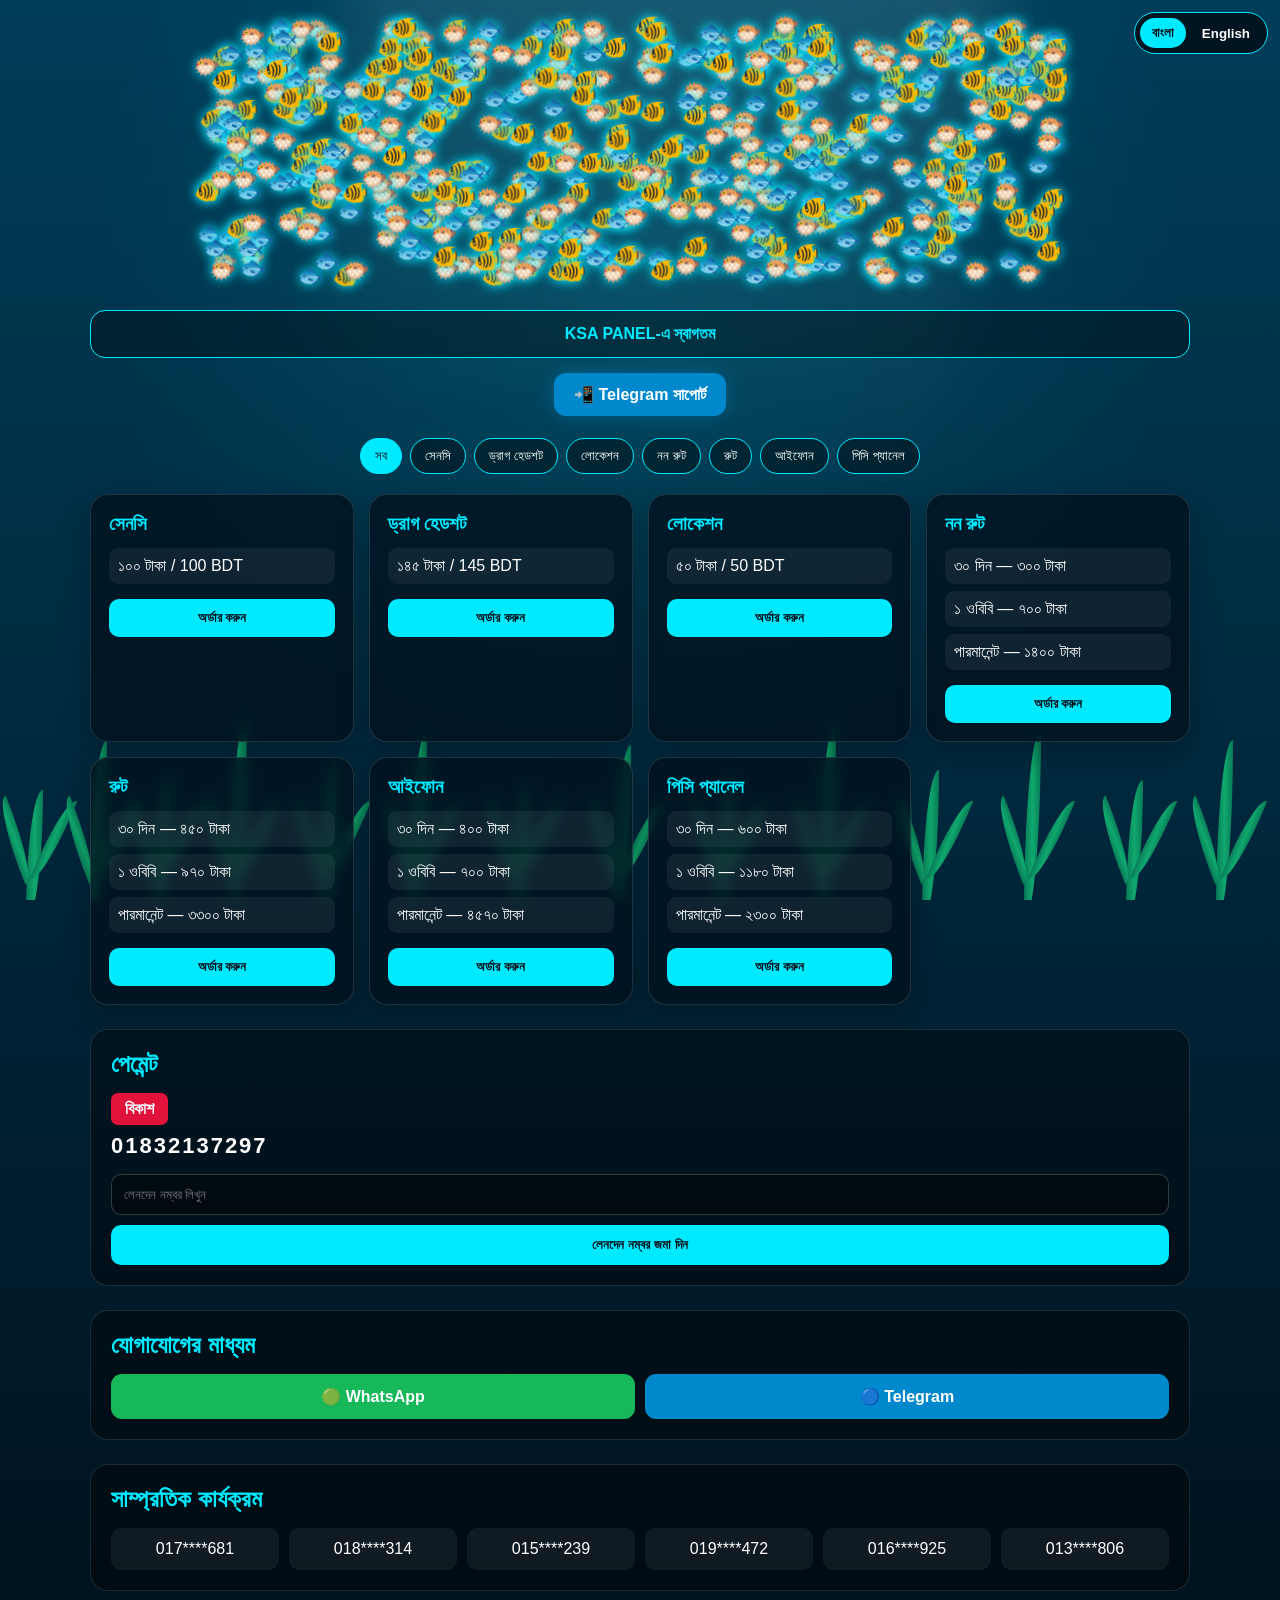
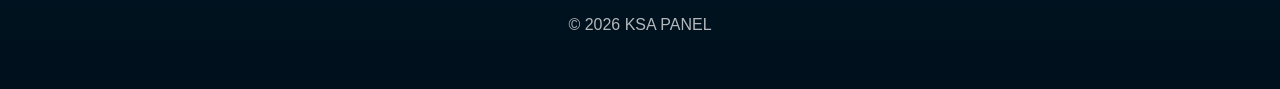
==== commit 78d043e5: "Add files via upload" ====
--- a/index.html
+++ b/index.html
@@ -6,1483 +6,1659 @@
 <title>KSA PANEL</title>
 
 <style>
-*{box-sizing:border-box}
-html,body{margin:0;padding:0}
+*{
+  box-sizing:border-box;
+  margin:0;
+  padding:0;
+}
+
+:root{
+  --bg1:#00101c;
+  --bg2:#003d59;
+  --accent:#00eaff;
+  --accent2:#0077ff;
+  --card:rgba(0,17,30,.78);
+  --weed:#087b58;
+  --text:#fff;
+  --muted:#b9dce5;
+}
+
 body{
-font-family:"Noto Sans Bengali","Segoe UI",sans-serif;
-background:#000;color:#fff;overflow-x:hidden;
-}
-
-/* ===== সমুদ্র ===== */
+  min-height:100vh;
+  color:var(--text);
+  font-family:Arial,"Noto Sans Bengali",sans-serif;
+  background:
+    radial-gradient(circle at 50% 15%,rgba(0,234,255,.13),transparent 35%),
+    linear-gradient(180deg,var(--bg2),var(--bg1));
+  overflow-x:hidden;
+  transition:background 2s ease;
+}
+
+/* ================= OCEAN ================= */
+
 .ocean{
-position:fixed;
-inset:0;
-z-index:-5;
-overflow:hidden;
-background:
-radial-gradient(circle at 50% 15%,rgba(0,110,150,.28),transparent 28%),
-linear-gradient(#02070a 0%,#00141c 48%,#000 100%);
+  position:fixed;
+  inset:0;
+  z-index:0;
+  overflow:hidden;
+  pointer-events:none;
 }
 
 .water-light{
-position:absolute;
-inset:-20%;
-background:
-repeating-linear-gradient(
-100deg,
-transparent 0 80px,
-rgba(255,255,255,.025) 82px 86px,
-transparent 88px 170px
-);
-animation:waterMove 10s linear infinite;
-}
-
-@keyframes waterMove{
-to{transform:translateX(-180px)}
-}
-
-/* ===== শেওলা ===== */
-.seaweed-layer{
-position:absolute;
-left:0;
-right:0;
-bottom:0;
-height:32%;
-}
+  position:absolute;
+  top:-20%;
+  left:25%;
+  width:50%;
+  height:100%;
+  background:linear-gradient(
+    180deg,
+    rgba(255,255,255,.12),
+    transparent 70%
+  );
+  filter:blur(30px);
+  transform:rotate(8deg);
+  animation:lightMove 8s ease-in-out infinite alternate;
+}
+
+@keyframes lightMove{
+  from{transform:translateX(-70px) rotate(8deg)}
+  to{transform:translateX(70px) rotate(8deg)}
+}
+
+/* bubbles */
+
+.bubble{
+  position:absolute;
+  bottom:-40px;
+  border:1px solid rgba(255,255,255,.55);
+  border-radius:50%;
+  animation:bubbleUp linear infinite;
+  opacity:.6;
+}
+
+@keyframes bubbleUp{
+  0%{
+    transform:translateY(0);
+    opacity:0;
+  }
+  15%{opacity:.65}
+  100%{
+    transform:translateY(-115vh) translateX(40px);
+    opacity:0;
+  }
+}
+
+/* free fish */
+
+.free-fish{
+  position:absolute;
+  font-size:28px;
+  white-space:nowrap;
+  filter:drop-shadow(0 0 7px var(--accent));
+  opacity:.72;
+}
+
+.to-right{
+  left:-100px;
+  animation:swimRight linear infinite;
+}
+
+.to-left{
+  right:-100px;
+  transform:scaleX(-1);
+  animation:swimLeft linear infinite;
+}
+
+@keyframes swimRight{
+  from{transform:translateX(0)}
+  to{transform:translateX(calc(100vw + 220px))}
+}
+
+@keyframes swimLeft{
+  from{transform:translateX(0) scaleX(-1)}
+  to{transform:translateX(calc(-100vw - 220px)) scaleX(-1)}
+}
+
+/* seaweed */
 
 .weed{
-position:absolute;
-bottom:-15px;
-width:20px;
-height:190px;
-border-radius:100% 0 100% 0;
-background:linear-gradient(90deg,#063d20,#159447,#052d18);
-transform-origin:bottom;
-opacity:.85;
-animation:sway 3s ease-in-out infinite alternate;
+  position:absolute;
+  bottom:-20px;
+  width:17px;
+  height:150px;
+  border-radius:100% 0 100% 0;
+  background:linear-gradient(
+    90deg,
+    var(--weed),
+    #10a86e,
+    var(--weed)
+  );
+  transform-origin:bottom;
+  animation:weedMove 4s ease-in-out infinite alternate;
 }
 
 .weed:before,
 .weed:after{
-content:"";
-position:absolute;
-width:18px;
-height:120px;
-border-radius:100% 0 100% 0;
-background:inherit;
+  content:"";
+  position:absolute;
+  bottom:35px;
+  width:15px;
+  height:90px;
+  border-radius:100% 0 100% 0;
+  background:inherit;
 }
 
 .weed:before{
-left:-16px;
-top:55px;
-transform:rotate(-35deg);
+  left:-18px;
+  transform:rotate(-22deg);
 }
 
 .weed:after{
-right:-15px;
-top:15px;
-transform:rotate(35deg);
-}
-
-@keyframes sway{
-to{transform:rotate(7deg)}
-}
-
-/* ===== বাবল ===== */
-.bubble{
-position:absolute;
-bottom:-30px;
-border:2px solid rgba(255,255,255,.35);
-border-radius:50%;
-background:rgba(255,255,255,.04);
-animation:bubbleUp linear infinite;
-}
-
-@keyframes bubbleUp{
-from{
-transform:translateY(0) scale(.8);
-opacity:0;
-}
-15%{opacity:.65}
-to{
-transform:translateY(-115vh) scale(1.25);
-opacity:0;
-}
-}
-
-/* ===== মাছ ===== */
-.fish{
-position:absolute;
-font-size:clamp(24px,4vw,50px);
-filter:drop-shadow(0 0 8px rgba(0,180,255,.35));
-white-space:nowrap;
-animation-timing-function:linear;
-animation-iteration-count:infinite;
-}
-
-.right{animation-name:swimRight}
-.left{animation-name:swimLeft}
-
-@keyframes swimRight{
-0%{
-transform:translateX(-15vw) translateY(0) scaleX(1);
-}
-48%{
-transform:translateX(110vw) translateY(-30px) scaleX(1);
-}
-49%{
-transform:translateX(110vw) translateY(-30px) scaleX(-1);
-}
-100%{
-transform:translateX(-15vw) translateY(0) scaleX(-1);
-}
-}
-
-@keyframes swimLeft{
-0%{
-transform:translateX(115vw) translateY(0) scaleX(-1);
-}
-48%{
-transform:translateX(-15vw) translateY(30px) scaleX(-1);
-}
-49%{
-transform:translateX(-15vw) translateY(30px) scaleX(1);
-}
-100%{
-transform:translateX(115vw) translateY(0) scaleX(1);
-}
-}
-
-/* ===== KSA PANEL মাছের ঝাঁক ===== */
-.formation{
-min-height:380px;
-display:flex;
-align-items:center;
-justify-content:center;
-position:relative;
-overflow:hidden;
-border-bottom:2px solid #d00;
-}
-
-.formation-title{
-position:relative;
-z-index:4;
-font-size:clamp(42px,10vw,100px);
-font-weight:1000;
-letter-spacing:clamp(4px,1.4vw,15px);
-color:#e50914;
-text-shadow:
-0 0 12px #f00,
-0 0 35px rgba(255,0,0,.55);
-animation:titleReveal 2.4s ease-out both;
-}
-
-@keyframes titleReveal{
-0%{
-opacity:0;
-transform:scale(.15);
-filter:blur(15px);
-}
-55%{
-opacity:.25;
-transform:scale(1.12);
-filter:blur(3px);
-}
-100%{
-opacity:1;
-transform:scale(1);
-filter:blur(0);
-}
-}
-
-.school{
-position:absolute;
-inset:0;
-z-index:3;
-pointer-events:none;
-}
-
-.school span{
-position:absolute;
-font-size:28px;
-animation:schoolFish 3.2s ease-in-out infinite;
-}
-
-@keyframes schoolFish{
-0%{
-transform:translate(0,0) rotate(0deg);
-opacity:.2;
-}
-35%{opacity:1}
-70%{
-transform:
-translate(var(--tx),var(--ty))
-rotate(var(--r));
-opacity:1;
-}
-100%{
-transform:
-translate(var(--tx2),var(--ty2));
-opacity:0;
-}
-}
-
-/* ===== ওয়েবসাইট ===== */
+  right:-18px;
+  transform:rotate(22deg);
+}
+
+@keyframes weedMove{
+  from{transform:rotate(-6deg)}
+  to{transform:rotate(7deg)}
+}
+
+/* ================= MAIN ================= */
+
 .container{
-width:min(1100px,94%);
-margin:auto;
-}
+  position:relative;
+  z-index:5;
+  width:min(1100px,94%);
+  margin:auto;
+  padding-bottom:50px;
+}
+
+/* language */
+
+.lang-switch{
+  position:fixed;
+  top:12px;
+  right:12px;
+  z-index:50;
+  display:flex;
+  gap:4px;
+  padding:5px;
+  border-radius:30px;
+  background:rgba(0,10,20,.8);
+  border:1px solid var(--accent);
+  backdrop-filter:blur(8px);
+}
+
+.lang-switch button{
+  border:0;
+  padding:7px 12px;
+  border-radius:20px;
+  cursor:pointer;
+  background:transparent;
+  color:#fff;
+  font-weight:bold;
+}
+
+.lang-switch button.active{
+  background:var(--accent);
+  color:#00111c;
+}
+
+/* ================= FISH LOGO ================= */
+
+.logo-area{
+  height:310px;
+  display:flex;
+  justify-content:center;
+  align-items:center;
+  overflow:hidden;
+}
+
+#fishLogo{
+  width:min(900px,100%);
+  height:280px;
+  position:relative;
+}
+
+.logo-fish{
+  position:absolute;
+  left:0;
+  top:0;
+  font-size:22px;
+  line-height:1;
+  user-select:none;
+  pointer-events:none;
+  filter:drop-shadow(0 0 6px var(--accent));
+  will-change:transform;
+}
+
+/* ================= CONTENT ================= */
 
 .notice{
-background:#fff;
-color:#000;
-text-align:center;
-padding:10px;
-font-weight:800;
-border-bottom:3px solid #e50914;
-}
-
-.telegram{
-text-align:center;
-padding:14px;
-background:#050505;
-border-bottom:1px solid #333;
-font-size:18px;
-}
-
-.telegram a{
-color:#fff;
-text-decoration:none;
-}
-
-.telegram b{
-color:#e50914;
-}
-
-/* ===== ক্যাটাগরি ===== */
+  text-align:center;
+  padding:14px;
+  margin-bottom:15px;
+  border:1px solid var(--accent);
+  border-radius:15px;
+  background:rgba(0,0,0,.35);
+}
+
+.notice strong{
+  color:var(--accent);
+}
+
+.telegram-top{
+  display:block;
+  width:max-content;
+  max-width:100%;
+  margin:0 auto 22px;
+  padding:12px 20px;
+  border-radius:12px;
+  background:#0088cc;
+  color:white;
+  text-decoration:none;
+  font-weight:bold;
+  box-shadow:0 0 18px rgba(0,136,204,.4);
+}
+
+/* categories */
+
 .categories{
-display:flex;
-gap:8px;
-overflow-x:auto;
-padding:16px 0;
-scrollbar-width:none;
-}
-
-.categories::-webkit-scrollbar{
-display:none;
+  display:flex;
+  justify-content:center;
+  flex-wrap:wrap;
+  gap:8px;
+  margin-bottom:20px;
 }
 
 .categories button{
-flex:0 0 auto;
-background:#111;
-color:#fff;
-border:1px solid #e50914;
-border-radius:999px;
-padding:10px 18px;
-font-weight:800;
-cursor:pointer;
+  padding:9px 14px;
+  border-radius:25px;
+  border:1px solid var(--accent);
+  color:#fff;
+  background:rgba(0,0,0,.4);
+  cursor:pointer;
 }
 
 .categories button.active,
 .categories button:hover{
-background:#e50914;
-}
-
-/* ===== প্রোডাক্ট ===== */
-.grid{
-display:grid;
-grid-template-columns:repeat(auto-fit,minmax(220px,1fr));
-gap:16px;
-padding-bottom:20px;
-}
-
-.card{
-background:rgba(5,5,5,.9);
-border:1px solid #333;
-border-top:4px solid #e50914;
-border-radius:16px;
-padding:18px;
-box-shadow:0 10px 30px rgba(0,0,0,.4);
-}
-
-.card h3{
-margin:0 0 8px;
-color:#fff;
-}
-
-.card p{
-color:#bbb;
-}
-
-.price{
-font-size:26px;
-font-weight:1000;
-color:#e50914;
+  background:var(--accent);
+  color:#00111c;
+}
+
+/* products */
+
+.products{
+  display:grid;
+  grid-template-columns:repeat(auto-fit,minmax(230px,1fr));
+  gap:15px;
+}
+
+.product{
+  padding:18px;
+  border-radius:18px;
+  background:var(--card);
+  border:1px solid rgba(255,255,255,.13);
+  box-shadow:0 10px 30px rgba(0,0,0,.25);
+  backdrop-filter:blur(7px);
+  transition:.3s;
+}
+
+.product:hover{
+  transform:translateY(-5px);
+  border-color:var(--accent);
+  box-shadow:0 0 25px rgba(0,234,255,.2);
+}
+
+.product h3{
+  color:var(--accent);
+  margin-bottom:13px;
+}
+
+.package{
+  padding:9px;
+  margin:7px 0;
+  border-radius:9px;
+  background:rgba(255,255,255,.06);
 }
 
 .buy{
-width:100%;
-margin-top:12px;
-padding:12px;
-border:0;
-border-radius:10px;
-background:#e50914;
-color:#fff;
-font-size:16px;
-font-weight:900;
-cursor:pointer;
-}
-
-.buy:hover{
-background:#fff;
-color:#000;
-}
-
-/* ===== পেমেন্ট ===== */
-.payment{
-margin:30px auto;
-padding:22px;
-max-width:600px;
-background:#070707;
-border:1px solid #333;
-border-radius:18px;
-text-align:center;
-}
-
-.bkash-logo{
-width:130px;
-height:68px;
-margin:0 auto 12px;
-border-radius:12px;
-background:#e50914;
-display:flex;
-align-items:center;
-justify-content:center;
-font-size:27px;
-font-weight:1000;
-}
-
-.number{
-font-size:30px;
-font-weight:1000;
-letter-spacing:2px;
-}
-
-.payment input{
-width:100%;
-padding:14px;
-margin-top:14px;
-border-radius:10px;
-border:1px solid #555;
-background:#111;
-color:#fff;
-font-size:16px;
+  width:100%;
+  border:0;
+  padding:11px;
+  margin-top:8px;
+  border-radius:10px;
+  cursor:pointer;
+  background:var(--accent);
+  color:#00111c;
+  font-weight:bold;
+}
+
+/* section */
+
+.section{
+  margin-top:24px;
+  padding:20px;
+  border-radius:18px;
+  background:rgba(0,0,0,.38);
+  border:1px solid rgba(255,255,255,.12);
+}
+
+.section h2{
+  color:var(--accent);
+  margin-bottom:15px;
+}
+
+/* payment */
+
+.bkash{
+  display:inline-block;
+  padding:7px 14px;
+  border-radius:7px;
+  background:#e2133b;
+  font-weight:bold;
+  margin-bottom:8px;
+}
+
+.bkash-number{
+  font-size:22px;
+  font-weight:bold;
+  letter-spacing:2px;
+  margin-bottom:15px;
+}
+
+input{
+  width:100%;
+  padding:12px;
+  margin-bottom:10px;
+  border:1px solid rgba(255,255,255,.2);
+  border-radius:10px;
+  outline:none;
+  color:#fff;
+  background:rgba(0,0,0,.4);
 }
 
 .submit{
-margin-top:12px;
-width:100%;
-padding:13px;
-border:0;
-border-radius:10px;
-background:#fff;
-color:#000;
-font-weight:900;
-cursor:pointer;
-}
-
-/* ===== অর্ডার ===== */
-.orders{
-margin:25px auto;
-max-width:700px;
-background:#070707;
-border:1px solid #333;
-border-radius:18px;
-padding:18px;
-}
-
-.orders h2{
-margin-top:0;
-color:#e50914;
-}
-
-.order-row{
-display:flex;
-justify-content:space-between;
-gap:10px;
-padding:11px 0;
-border-bottom:1px solid #222;
-}
-
-.demo-tag{
-color:#888;
-font-size:12px;
-}
-
-/* ===== ফুটার ===== */
+  width:100%;
+  padding:12px;
+  border:0;
+  border-radius:10px;
+  background:var(--accent);
+  color:#00111c;
+  font-weight:bold;
+  cursor:pointer;
+}
+
+/* contact */
+
+.contact-buttons{
+  display:grid;
+  grid-template-columns:1fr 1fr;
+  gap:10px;
+}
+
+.contact-buttons a{
+  text-decoration:none;
+  color:#fff;
+  text-align:center;
+  padding:13px;
+  border-radius:11px;
+  font-weight:bold;
+}
+
+.whatsapp{
+  background:#16b85a;
+}
+
+.telegram{
+  background:#0088cc;
+}
+
+/* recent */
+
+.recent{
+  display:grid;
+  grid-template-columns:repeat(auto-fit,minmax(150px,1fr));
+  gap:10px;
+}
+
+.recent-item{
+  text-align:center;
+  padding:12px;
+  border-radius:10px;
+  background:rgba(255,255,255,.06);
+}
+
+/* modal */
+
+.modal{
+  position:fixed;
+  inset:0;
+  z-index:100;
+  display:none;
+  align-items:center;
+  justify-content:center;
+  padding:15px;
+  background:rgba(0,0,0,.78);
+}
+
+.modal-box{
+  width:min(450px,100%);
+  padding:22px;
+  border-radius:18px;
+  background:#001927;
+  border:1px solid var(--accent);
+  box-shadow:0 0 35px rgba(0,234,255,.25);
+}
+
+.close{
+  float:right;
+  cursor:pointer;
+  font-size:25px;
+}
+
+.selected{
+  margin:15px 0;
+  padding:13px;
+  border-radius:10px;
+  background:rgba(255,255,255,.06);
+}
+
 footer{
-text-align:center;
-padding:30px 10px;
-color:#999;
-border-top:1px solid #222;
-margin-top:30px;
-}
-
-/* ===== মডাল ===== */
-.modal{
-display:none;
-position:fixed;
-inset:0;
-background:rgba(0,0,0,.82);
-z-index:50;
-align-items:center;
-justify-content:center;
-padding:20px;
-}
-
-.modal-box{
-width:min(430px,100%);
-background:#080808;
-border:2px solid #e50914;
-border-radius:18px;
-padding:22px;
-}
-
-.close{
-float:right;
-font-size:28px;
-cursor:pointer;
-}
-
-.selected{
-color:#e50914;
-font-weight:900;
-}
-
-.modal-box input{
-width:100%;
-padding:13px;
-background:#111;
-border:1px solid #555;
-color:#fff;
-border-radius:10px;
-}
-
-/* ===== মোবাইল ===== */
+  text-align:center;
+  opacity:.7;
+  padding:25px 0 5px;
+}
+
 @media(max-width:600px){
 
-.formation{
-min-height:300px;
-}
-
-.telegram{
-font-size:15px;
-}
-
-.number{
-font-size:24px;
-}
-
-.formation-title{
-font-size:42px;
-letter-spacing:3px;
-}
-
+  .logo-area{
+    height:245px;
+  }
+
+  #fishLogo{
+    height:225px;
+  }
+
+  .logo-fish{
+    font-size:16px;
+  }
+
+  .free-fish{
+    font-size:21px;
+  }
+
+  .contact-buttons{
+    grid-template-columns:1fr;
+  }
 }
 </style>
 </head>
 
 <body>
 
-<!-- ===================== সমুদ্রের ব্যাকগ্রাউন্ড ===================== -->
+<!-- ================= UNDERWATER ================= -->
 
 <div class="ocean">
 
-<div class="water-light"></div>
-
-<!-- অনেক মাছ -->
-
-<div class="fish right"
-style="top:8%;animation-duration:15s">🐟</div>
-
-<div class="fish left"
-style="top:14%;animation-duration:19s">🐠</div>
-
-<div class="fish right"
-style="top:21%;animation-duration:13s">🐡</div>
-
-<div class="fish left"
-style="top:28%;animation-duration:17s">🐟</div>
-
-<div class="fish right"
-style="top:34%;animation-duration:22s">🐠</div>
-
-<div class="fish left"
-style="top:41%;animation-duration:14s">🐡</div>
-
-<div class="fish right"
-style="top:48%;animation-duration:18s">🐟</div>
-
-<div class="fish left"
-style="top:55%;animation-duration:21s">🐠</div>
-
-<div class="fish right"
-style="top:62%;animation-duration:16s">🐡</div>
-
-<div class="fish left"
-style="top:69%;animation-duration:20s">🐟</div>
-
-<!-- বাবল -->
-
-<div class="bubble"
-style="left:8%;width:12px;height:12px;animation-duration:8s"></div>
-
-<div class="bubble"
-style="left:18%;width:20px;height:20px;animation-duration:12s"></div>
-
-<div class="bubble"
-style="left:31%;width:9px;height:9px;animation-duration:7s"></div>
-
-<div class="bubble"
-style="left:47%;width:16px;height:16px;animation-duration:10s"></div>
-
-<div class="bubble"
-style="left:63%;width:11px;height:11px;animation-duration:9s"></div>
-
-<div class="bubble"
-style="left:77%;width:22px;height:22px;animation-duration:13s"></div>
-
-<div class="bubble"
-style="left:91%;width:10px;height:10px;animation-duration:8s"></div>
-
-
-<!-- অনেক শেওলা -->
-
-<div class="seaweed-layer">
-
-<span class="weed"
-style="left:2%;height:150px"></span>
-
-<span class="weed"
-style="left:8%;height:220px;animation-delay:.4s"></span>
-
-<span class="weed"
-style="left:15%;height:170px;animation-delay:.8s"></span>
-
-<span class="weed"
-style="left:23%;height:240px;animation-delay:1.1s"></span>
-
-<span class="weed"
-style="left:31%;height:180px;animation-delay:.2s"></span>
-
-<span class="weed"
-style="left:40%;height:230px;animation-delay:1.4s"></span>
-
-<span class="weed"
-style="left:49%;height:160px;animation-delay:.7s"></span>
-
-<span class="weed"
-style="left:58%;height:250px;animation-delay:1.3s"></span>
-
-<span class="weed"
-style="left:67%;height:190px;animation-delay:.3s"></span>
-
-<span class="weed"
-style="left:76%;height:235px;animation-delay:1s"></span>
-
-<span class="weed"
-style="left:85%;height:175px;animation-delay:.5s"></span>
-
-<span class="weed"
-style="left:93%;height:225px;animation-delay:1.5s"></span>
+  <div class="water-light"></div>
+
+  <!-- bubbles -->
+  <span class="bubble" style="left:4%;width:8px;height:8px;animation-duration:8s"></span>
+  <span class="bubble" style="left:10%;width:14px;height:14px;animation-duration:11s;animation-delay:2s"></span>
+  <span class="bubble" style="left:18%;width:7px;height:7px;animation-duration:7s"></span>
+  <span class="bubble" style="left:27%;width:11px;height:11px;animation-duration:10s"></span>
+  <span class="bubble" style="left:36%;width:8px;height:8px;animation-duration:9s;animation-delay:2s"></span>
+  <span class="bubble" style="left:46%;width:14px;height:14px;animation-duration:12s"></span>
+  <span class="bubble" style="left:58%;width:7px;height:7px;animation-duration:8s"></span>
+  <span class="bubble" style="left:69%;width:12px;height:12px;animation-duration:10s"></span>
+  <span class="bubble" style="left:81%;width:8px;height:8px;animation-duration:7s"></span>
+  <span class="bubble" style="left:92%;width:13px;height:13px;animation-duration:11s"></span>
+
+  <!-- free fish -->
+  <span class="free-fish to-right" style="top:10%;animation-duration:17s">🐟</span>
+  <span class="free-fish to-right" style="top:23%;animation-duration:22s;animation-delay:3s">🐠</span>
+  <span class="free-fish to-right" style="top:39%;animation-duration:19s;animation-delay:6s">🐡</span>
+  <span class="free-fish to-right" style="top:55%;animation-duration:25s">🐟</span>
+  <span class="free-fish to-right" style="top:70%;animation-duration:18s;animation-delay:4s">🐠</span>
+  <span class="free-fish to-right" style="top:85%;animation-duration:23s;animation-delay:2s">🐟</span>
+
+  <span class="free-fish to-left" style="top:16%;animation-duration:20s">🐠</span>
+  <span class="free-fish to-left" style="top:30%;animation-duration:18s;animation-delay:4s">🐟</span>
+  <span class="free-fish to-left" style="top:45%;animation-duration:24s">🐡</span>
+  <span class="free-fish to-left" style="top:61%;animation-duration:19s;animation-delay:5s">🐠</span>
+  <span class="free-fish to-left" style="top:77%;animation-duration:26s">🐟</span>
+  <span class="free-fish to-left" style="top:90%;animation-duration:21s;animation-delay:3s">🐠</span>
+
+  <!-- seaweed -->
+  <span class="weed" style="left:2%;height:130px"></span>
+  <span class="weed" style="left:7%;height:180px;animation-delay:1s"></span>
+  <span class="weed" style="left:12%;height:145px;animation-delay:2s"></span>
+  <span class="weed" style="left:18%;height:205px"></span>
+  <span class="weed" style="left:25%;height:160px;animation-delay:1s"></span>
+  <span class="weed" style="left:32%;height:190px"></span>
+  <span class="weed" style="left:40%;height:135px;animation-delay:2s"></span>
+  <span class="weed" style="left:48%;height:175px"></span>
+  <span class="weed" style="left:56%;height:145px;animation-delay:1s"></span>
+  <span class="weed" style="left:64%;height:200px"></span>
+  <span class="weed" style="left:72%;height:150px;animation-delay:2s"></span>
+  <span class="weed" style="left:80%;height:190px"></span>
+  <span class="weed" style="left:88%;height:140px;animation-delay:1s"></span>
+  <span class="weed" style="left:95%;height:180px"></span>
 
 </div>
+
+<!-- LANGUAGE -->
+
+<div class="lang-switch">
+  <button id="bnBtn" class="active" onclick="setLanguage('bn')">বাংলা</button>
+  <button id="enBtn" onclick="setLanguage('en')">English</button>
 </div>
 
-
-<!-- ===================== KSA PANEL ===================== -->
-
-<section class="formation">
-
-<div class="school" id="school"></div>
-
-<div class="formation-title">
-KSA PANEL
+<div class="container">
+
+  <!-- FISH LOGO -->
+  <div class="logo-area">
+    <div id="fishLogo"></div>
+  </div>
+
+  <div class="notice">
+    <strong data-bn="KSA PANEL-এ স্বাগতম"
+            data-en="Welcome to KSA PANEL">
+      KSA PANEL-এ স্বাগতম
+    </strong>
+  </div>
+
+  <a class="telegram-top"
+     href="https://t.me/ksapanel473"
+     target="_blank"
+     data-bn="📲 Telegram সাপোর্ট"
+     data-en="📲 Telegram Support">
+    📲 Telegram সাপোর্ট
+  </a>
+
+  <!-- CATEGORIES -->
+
+  <div class="categories" id="categories">
+
+    <button class="active" data-cat="all"
+      data-bn="সব" data-en="All">সব</button>
+
+    <button data-cat="sens"
+      data-bn="সেনসি" data-en="Sensitivity">সেনসি</button>
+
+    <button data-cat="head"
+      data-bn="ড্রাগ হেডশট" data-en="Drag Headshot">ড্রাগ হেডশট</button>
+
+    <button data-cat="location"
+      data-bn="লোকেশন" data-en="Location">লোকেশন</button>
+
+    <button data-cat="nonroot"
+      data-bn="নন রুট" data-en="Non Root">নন রুট</button>
+
+    <button data-cat="root"
+      data-bn="রুট" data-en="Root">রুট</button>
+
+    <button data-cat="iphone"
+      data-bn="আইফোন" data-en="iPhone">আইফোন</button>
+
+    <button data-cat="pc"
+      data-bn="পিসি প্যানেল" data-en="PC Panel">পিসি প্যানেল</button>
+
+  </div>
+
+  <!-- PRODUCTS -->
+
+  <div class="products">
+
+    <div class="product" data-cat="sens">
+      <h3 data-bn="সেনসি" data-en="Sensitivity">সেনসি</h3>
+      <div class="package">১০০ টাকা / 100 BDT</div>
+      <button class="buy"
+        onclick="openOrder('সেনসি','Sensitivity','100 টাকা')"
+        data-bn="অর্ডার করুন"
+        data-en="Order Now">অর্ডার করুন</button>
+    </div>
+
+    <div class="product" data-cat="head">
+      <h3 data-bn="ড্রাগ হেডশট" data-en="Drag Headshot">ড্রাগ হেডশট</h3>
+      <div class="package">১৪৫ টাকা / 145 BDT</div>
+      <button class="buy"
+        onclick="openOrder('ড্রাগ হেডশট','Drag Headshot','145 টাকা')"
+        data-bn="অর্ডার করুন"
+        data-en="Order Now">অর্ডার করুন</button>
+    </div>
+
+    <div class="product" data-cat="location">
+      <h3 data-bn="লোকেশন" data-en="Location">লোকেশন</h3>
+      <div class="package">৫০ টাকা / 50 BDT</div>
+      <button class="buy"
+        onclick="openOrder('লোকেশন','Location','50 টাকা')"
+        data-bn="অর্ডার করুন"
+        data-en="Order Now">অর্ডার করুন</button>
+    </div>
+
+    <div class="product" data-cat="nonroot">
+      <h3 data-bn="নন রুট" data-en="Non Root">নন রুট</h3>
+
+      <div class="package"
+        data-bn="৩০ দিন — ৩০০ টাকা"
+        data-en="30 Days — 300 BDT">
+        ৩০ দিন — ৩০০ টাকা
+      </div>
+
+      <div class="package"
+        data-bn="১ ওবিবি — ৭০০ টাকা"
+        data-en="1 OBB — 700 BDT">
+        ১ ওবিবি — ৭০০ টাকা
+      </div>
+
+      <div class="package"
+        data-bn="পারমানেন্ট — ১৪০০ টাকা"
+        data-en="Permanent — 1400 BDT">
+        পারমানেন্ট — ১৪০০ টাকা
+      </div>
+
+      <button class="buy"
+        onclick="openOrder('নন রুট','Non Root','৩০ দিন — ৩০০ টাকা / 1 OBB — ৭০০ টাকা / Permanent — ১৪০০ টাকা')"
+        data-bn="অর্ডার করুন"
+        data-en="Order Now">অর্ডার করুন</button>
+    </div>
+
+    <div class="product" data-cat="root">
+      <h3 data-bn="রুট" data-en="Root">রুট</h3>
+
+      <div class="package"
+        data-bn="৩০ দিন — ৪৫০ টাকা"
+        data-en="30 Days — 450 BDT">
+        ৩০ দিন — ৪৫০ টাকা
+      </div>
+
+      <div class="package"
+        data-bn="১ ওবিবি — ৯৭০ টাকা"
+        data-en="1 OBB — 970 BDT">
+        ১ ওবিবি — ৯৭০ টাকা
+      </div>
+
+      <div class="package"
+        data-bn="পারমানেন্ট — ৩৩০০ টাকা"
+        data-en="Permanent — 3300 BDT">
+        পারমানেন্ট — ৩৩০০ টাকা
+      </div>
+
+      <button class="buy"
+        onclick="openOrder('রুট','Root','৩০ দিন — ৪৫০ টাকা / 1 OBB — ৯৭০ টাকা / Permanent — ৩৩০০ টাকা')"
+        data-bn="অর্ডার করুন"
+        data-en="Order Now">অর্ডার করুন</button>
+    </div>
+
+    <div class="product" data-cat="iphone">
+      <h3 data-bn="আইফোন" data-en="iPhone">আইফোন</h3>
+
+      <div class="package"
+        data-bn="৩০ দিন — ৪০০ টাকা"
+        data-en="30 Days — 400 BDT">
+        ৩০ দিন — ৪০০ টাকা
+      </div>
+
+      <div class="package"
+        data-bn="১ ওবিবি — ৭০০ টাকা"
+        data-en="1 OBB — 700 BDT">
+        ১ ওবিবি — ৭০০ টাকা
+      </div>
+
+      <div class="package"
+        data-bn="পারমানেন্ট — ৪৫৭০ টাকা"
+        data-en="Permanent — 4570 BDT">
+        পারমানেন্ট — ৪৫৭০ টাকা
+      </div>
+
+      <button class="buy"
+        onclick="openOrder('আইফোন','iPhone','৩০ দিন — ৪০০ টাকা / 1 OBB — ৭০০ টাকা / Permanent — ৪৫৭০ টাকা')"
+        data-bn="অর্ডার করুন"
+        data-en="Order Now">অর্ডার করুন</button>
+    </div>
+
+    <div class="product" data-cat="pc">
+      <h3 data-bn="পিসি প্যানেল" data-en="PC Panel">পিসি প্যানেল</h3>
+
+      <div class="package"
+        data-bn="৩০ দিন — ৬০০ টাকা"
+        data-en="30 Days — 600 BDT">
+        ৩০ দিন — ৬০০ টাকা
+      </div>
+
+      <div class="package"
+        data-bn="১ ওবিবি — ১১৮০ টাকা"
+        data-en="1 OBB — 1180 BDT">
+        ১ ওবিবি — ১১৮০ টাকা
+      </div>
+
+      <div class="package"
+        data-bn="পারমানেন্ট — ২৩০০ টাকা"
+        data-en="Permanent — 2300 BDT">
+        পারমানেন্ট — ২৩০০ টাকা
+      </div>
+
+      <button class="buy"
+        onclick="openOrder('পিসি প্যানেল','PC Panel','৩০ দিন — ৬০০ টাকা / 1 OBB — ১১৮০ টাকা / Permanent — ২৩০০ টাকা')"
+        data-bn="অর্ডার করুন"
+        data-en="Order Now">অর্ডার করুন</button>
+    </div>
+
+  </div>
+
+  <!-- PAYMENT -->
+
+  <div class="section">
+
+    <h2 data-bn="পেমেন্ট"
+        data-en="Payment">
+      পেমেন্ট
+    </h2>
+
+    <div class="bkash">বিকাশ</div>
+
+    <div class="bkash-number">
+      01832137297
+    </div>
+
+    <input
+      id="trx"
+      type="text"
+      placeholder="লেনদেন নম্বর লিখুন"
+      data-placeholder-bn="লেনদেন নম্বর লিখুন"
+      data-placeholder-en="Enter transaction ID"
+    >
+
+    <button class="submit"
+      onclick="submitTransaction()"
+      data-bn="লেনদেন নম্বর জমা দিন"
+      data-en="Submit Transaction ID">
+      লেনদেন নম্বর জমা দিন
+    </button>
+
+  </div>
+
+  <!-- CONTACT -->
+
+  <div class="section">
+
+    <h2 data-bn="যোগাযোগের মাধ্যম"
+        data-en="Contact Method">
+      যোগাযোগের মাধ্যম
+    </h2>
+
+    <div class="contact-buttons">
+
+      <a class="whatsapp"
+         href="https://wa.me/8801832137297"
+         target="_blank"
+         data-bn="🟢 WhatsApp"
+         data-en="🟢 WhatsApp">
+        🟢 WhatsApp
+      </a>
+
+      <a class="telegram"
+         href="https://t.me/ksapanel473"
+         target="_blank"
+         data-bn="🔵 Telegram"
+         data-en="🔵 Telegram">
+        🔵 Telegram
+      </a>
+
+    </div>
+
+  </div>
+
+  <!-- RECENT -->
+
+  <div class="section">
+
+    <h2 data-bn="সাম্প্রতিক কার্যক্রম"
+        data-en="Recent Activity">
+      সাম্প্রতিক কার্যক্রম
+    </h2>
+
+    <div class="recent" id="recentNumbers"></div>
+
+  </div>
+
+  <footer>
+    © <span id="year"></span> KSA PANEL
+  </footer>
+
 </div>
 
-</section>
-
-
-<!-- ===================== নোটিশ ===================== -->
-
-<div class="notice">
-সকল সেবা ব্যবহারের জন্য ধন্যবাদ।
+<!-- ================= ORDER MODAL ================= -->
+
+<div class="modal" id="orderModal">
+
+  <div class="modal-box">
+
+    <span class="close" onclick="closeOrder()">×</span>
+
+    <h2 data-bn="অর্ডার"
+        data-en="Order">
+      অর্ডার
+    </h2>
+
+    <div class="selected">
+      <div id="selectedProduct"></div>
+      <div id="selectedPackage"></div>
+    </div>
+
+    <input
+      id="customerName"
+      type="text"
+      placeholder="আপনার নাম"
+      data-placeholder-bn="আপনার নাম"
+      data-placeholder-en="Your name"
+    >
+
+    <input
+      id="customerContact"
+      type="text"
+      placeholder="যোগাযোগের তথ্য"
+      data-placeholder-bn="যোগাযোগের তথ্য"
+      data-placeholder-en="Contact information"
+    >
+
+    <button class="submit"
+      onclick="confirmOrder()"
+      data-bn="অর্ডার নিশ্চিত করুন"
+      data-en="Confirm Order">
+      অর্ডার নিশ্চিত করুন
+    </button>
+
+  </div>
+
 </div>
 
-
-<div class="telegram">
-
-টেলিগ্রাম:
-
-<a href="https://t.me/ksapanel473"
-target="_blank">
-
-<b>@ksapanel473</b>
-
-</a>
-
-</div>
-
-
-<main class="container">
-
-
-<!-- ===================== ক্যাটাগরি ===================== -->
-
-<div class="categories">
-
-<button
-class="active"
-onclick="filterProducts('all',this)">
-সব
-</button>
-
-<button
-onclick="filterProducts('sensi',this)">
-সেনসি
-</button>
-
-<button
-onclick="filterProducts('drag',this)">
-ড্রাগ হেডশট
-</button>
-
-<button
-onclick="filterProducts('location',this)">
-লোকেশন
-</button>
-
-<button
-onclick="filterProducts('nonroot',this)">
-নন রুট
-</button>
-
-<button
-onclick="filterProducts('root',this)">
-রুট
-</button>
-
-<button
-onclick="filterProducts('iphone',this)">
-আইফোন
-</button>
-
-<button
-onclick="filterProducts('pc',this)">
-পিসি প্যানেল
-</button>
-
-</div>
-
-
-<!-- ===================== প্রোডাক্ট ===================== -->
-
-<section class="grid">
-
-
-<!-- সেনসি -->
-
-<article class="card product sensi">
-
-<h3>সেনসি</h3>
-
-<p>সম্পূর্ণ সেবা</p>
-
-<div class="price">
-১০০ টাকা
-</div>
-
-<button
-class="buy"
-onclick="openOrder('সেনসি','১০০ টাকা')">
-
-কিনুন
-
-</button>
-
-</article>
-
-
-<!-- ড্রাগ হেডশট -->
-
-<article class="card product drag">
-
-<h3>ড্রাগ হেডশট</h3>
-
-<p>সম্পূর্ণ সেবা</p>
-
-<div class="price">
-১৪৫ টাকা
-</div>
-
-<button
-class="buy"
-onclick="openOrder('ড্রাগ হেডশট','১৪৫ টাকা')">
-
-কিনুন
-
-</button>
-
-</article>
-
-
-<!-- লোকেশন -->
-
-<article class="card product location">
-
-<h3>লোকেশন</h3>
-
-<p>সম্পূর্ণ সেবা</p>
-
-<div class="price">
-৫০ টাকা
-</div>
-
-<button
-class="buy"
-onclick="openOrder('লোকেশন','৫০ টাকা')">
-
-কিনুন
-
-</button>
-
-</article>
-
-
-<!-- নন রুট ৩০ দিন -->
-
-<article class="card product nonroot">
-
-<h3>নন রুট</h3>
-
-<p>৩০ দিন</p>
-
-<div class="price">
-৩০০ টাকা
-</div>
-
-<button
-class="buy"
-onclick="openOrder('নন রুট — ৩০ দিন','৩০০ টাকা')">
-
-কিনুন
-
-</button>
-
-</article>
-
-
-<!-- নন রুট ১ ওবিবি -->
-
-<article class="card product nonroot">
-
-<h3>নন রুট</h3>
-
-<p>১ ওবিবি</p>
-
-<div class="price">
-৭০০ টাকা
-</div>
-
-<button
-class="buy"
-onclick="openOrder('নন রুট — ১ ওবিবি','৭০০ টাকা')">
-
-কিনুন
-
-</button>
-
-</article>
-
-
-<!-- নন রুট পারমানেন্ট -->
-
-<article class="card product nonroot">
-
-<h3>নন রুট</h3>
-
-<p>পারমানেন্ট</p>
-
-<div class="price">
-১৪০০ টাকা
-</div>
-
-<button
-class="buy"
-onclick="openOrder('নন রুট — পারমানেন্ট','১৪০০ টাকা')">
-
-কিনুন
-
-</button>
-
-</article>
-
-
-<!-- রুট ৩০ দিন -->
-
-<article class="card product root">
-
-<h3>রুট</h3>
-
-<p>৩০ দিন</p>
-
-<div class="price">
-৪৫০ টাকা
-</div>
-
-<button
-class="buy"
-onclick="openOrder('রুট — ৩০ দিন','৪৫০ টাকা')">
-
-কিনুন
-
-</button>
-
-</article>
-
-
-<!-- রুট ১ ওবিবি -->
-
-<article class="card product root">
-
-<h3>রুট</h3>
-
-<p>১ ওবিবি</p>
-
-<div class="price">
-৯৭০ টাকা
-</div>
-
-<button
-class="buy"
-onclick="openOrder('রুট — ১ ওবিবি','৯৭০ টাকা')">
-
-কিনুন
-
-</button>
-
-</article>
-
-
-<!-- রুট পারমানেন্ট -->
-
-<article class="card product root">
-
-<h3>রুট</h3>
-
-<p>পারমানেন্ট</p>
-
-<div class="price">
-৩৩০০ টাকা
-</div>
-
-<button
-class="buy"
-onclick="openOrder('রুট — পারমানেন্ট','৩৩০০ টাকা')">
-
-কিনুন
-
-</button>
-
-</article>
-
-
-<!-- আইফোন ৩০ দিন -->
-
-<article class="card product iphone">
-
-<h3>আইফোন</h3>
-
-<p>৩০ দিন</p>
-
-<div class="price">
-৪০০ টাকা
-</div>
-
-<button
-class="buy"
-onclick="openOrder('আইফোন — ৩০ দিন','৪০০ টাকা')">
-
-কিনুন
-
-</button>
-
-</article>
-
-
-<!-- আইফোন ১ ওবিবি -->
-
-<article class="card product iphone">
-
-<h3>আইফোন</h3>
-
-<p>১ ওবিবি</p>
-
-<div class="price">
-৭০০ টাকা
-</div>
-
-<button
-class="buy"
-onclick="openOrder('আইফোন — ১ ওবিবি','৭০০ টাকা')">
-
-কিনুন
-
-</button>
-
-</article>
-
-
-<!-- আইফোন পারমানেন্ট -->
-
-<article class="card product iphone">
-
-<h3>আইফোন</h3>
-
-<p>পারমানেন্ট</p>
-
-<div class="price">
-৪৫৭০ টাকা
-</div>
-
-<button
-class="buy"
-onclick="openOrder('আইফোন — পারমানেন্ট','৪৫৭০ টাকা')">
-
-কিনুন
-
-</button>
-
-</article>
-
-
-<!-- পিসি ৩০ দিন -->
-
-<article class="card product pc">
-
-<h3>পিসি প্যানেল</h3>
-
-<p>৩০ দিন</p>
-
-<div class="price">
-৬০০ টাকা
-</div>
-
-<button
-class="buy"
-onclick="openOrder('পিসি প্যানেল — ৩০ দিন','৬০০ টাকা')">
-
-কিনুন
-
-</button>
-
-</article>
-
-
-<!-- পিসি ১ ওবিবি -->
-
-<article class="card product pc">
-
-<h3>পিসি প্যানেল</h3>
-
-<p>১ ওবিবি</p>
-
-<div class="price">
-১১৮০ টাকা
-</div>
-
-<button
-class="buy"
-onclick="openOrder('পিসি প্যানেল — ১ ওবিবি','১১৮০ টাকা')">
-
-কিনুন
-
-</button>
-
-</article>
-
-
-<!-- পিসি পারমানেন্ট -->
-
-<article class="card product pc">
-
-<h3>পিসি প্যানেল</h3>
-
-<p>পারমানেন্ট</p>
-
-<div class="price">
-২৩০০ টাকা
-</div>
-
-<button
-class="buy"
-onclick="openOrder('পিসি প্যানেল — পারমানেন্ট','২৩০০ টাকা')">
-
-কিনুন
-
-</button>
-
-</article>
-
-
-</section>
-
-
-<!-- ===================== পেমেন্ট ===================== -->
-
-<section class="payment">
-
-<div class="bkash-logo">
-বিকাশ
-</div>
-
-<h2>
-পেমেন্ট
-</h2>
-
-<p>
-বিকাশে টাকা পাঠান
-</p>
-
-<div class="number">
-01832137297
-</div>
-
-<input
-id="trx"
-placeholder="লেনদেন নম্বর লিখুন"
->
-
-<button
-class="submit"
-onclick="submitPayment()">
-
-লেনদেন নম্বর জমা দিন
-
-</button>
-
-<p style="color:#999">
-সমস্যা হলে টেলিগ্রাম সহায়তা নিন।
-</p>
-
-</section>
-
-
-<!-- ===================== সাম্প্রতিক কার্যক্রম ===================== -->
-
-<section class="orders">
-
-<h2>
-সাম্প্রতিক কার্যক্রম
-</h2>
-
-<div class="demo-tag">
-এগুলো ডেমো/অ্যানিমেশন নম্বর — বাস্তব ক্রেতার তথ্য নয়।
-</div>
-
-<div id="orders"></div>
-
-</section>
-
-
-</main>
-
-
-<footer>
-
-© KSA PANEL — সকল অধিকার সংরক্ষিত
-
-</footer>
-
-
-<!-- ===================== অর্ডার মডাল ===================== -->
-
-<div class="modal" id="orderModal">
-
-<div class="modal-box">
-
-<span
-class="close"
-onclick="closeModal()">
-
-×
-</span>
-
-<h2>
-অর্ডার
-</h2>
-
-<p>
-নির্বাচিত সেবা:
-</p>
-
-<p
-class="selected"
-id="selectedProduct">
-</p>
-
-<p>
-পেমেন্ট নম্বর:
-<b>01832137297</b>
-</p>
-
-<input
-id="modalTrx"
-placeholder="লেনদেন নম্বর লিখুন"
->
-
-<button
-class="submit"
-onclick="submitOrder()">
-
-অর্ডার জমা দিন
-
-</button>
-
-</div>
-
-</div>
-
-
 <script>
 
-/* =========================================
-   মাছের ঝাঁক KSA PANEL লেখার দিকে আসবে
-========================================= */
-
-const school=document.getElementById("school");
-
-const fishIcons=[
-"🐟","🐠","🐡","🐟","🐠","🐡",
-"🐟","🐠","🐟","🐡","🐠","🐟",
-"🐠","🐡","🐟","🐠","🐡","🐟",
-"🐠","🐟","🐡","🐠","🐟","🐡",
-"🐠","🐟","🐠","🐡","🐟","🐠"
+/* =====================================================
+   LANGUAGE SYSTEM
+===================================================== */
+
+let currentLanguage =
+  localStorage.getItem("ksaLanguage") || "bn";
+
+function setLanguage(lang){
+
+  currentLanguage = lang;
+
+  localStorage.setItem("ksaLanguage",lang);
+
+  document.documentElement.lang =
+    lang === "bn" ? "bn" : "en";
+
+  document.querySelectorAll("[data-bn]").forEach(el=>{
+    el.textContent =
+      el.getAttribute("data-"+lang);
+  });
+
+  document.querySelectorAll("[data-placeholder-bn]").forEach(el=>{
+    el.placeholder =
+      el.getAttribute("data-placeholder-"+lang);
+  });
+
+  document.getElementById("bnBtn")
+    .classList.toggle("active",lang==="bn");
+
+  document.getElementById("enBtn")
+    .classList.toggle("active",lang==="en");
+}
+
+setLanguage(currentLanguage);
+
+
+/* =====================================================
+   CATEGORY FILTER
+===================================================== */
+
+document.querySelectorAll("#categories button")
+.forEach(button=>{
+
+  button.addEventListener("click",()=>{
+
+    document.querySelectorAll("#categories button")
+      .forEach(b=>b.classList.remove("active"));
+
+    button.classList.add("active");
+
+    const category = button.dataset.cat;
+
+    document.querySelectorAll(".product")
+    .forEach(product=>{
+
+      if(category==="all"){
+        product.style.display="";
+      }else{
+        product.style.display =
+          product.dataset.cat===category
+          ? ""
+          : "none";
+      }
+
+    });
+
+  });
+
+});
+
+
+/* =====================================================
+   ORDER MODAL
+===================================================== */
+
+let selectedData = {};
+
+function openOrder(bnName,enName,price){
+
+  selectedData = {
+    bnName,
+    enName,
+    price
+  };
+
+  updateSelected();
+
+  document.getElementById("orderModal")
+    .style.display="flex";
+}
+
+function updateSelected(){
+
+  const product =
+    currentLanguage==="bn"
+    ? selectedData.bnName
+    : selectedData.enName;
+
+  document.getElementById("selectedProduct")
+    .textContent =
+    (currentLanguage==="bn"
+      ? "পণ্য: "
+      : "Product: ") + product;
+
+  document.getElementById("selectedPackage")
+    .textContent =
+    (currentLanguage==="bn"
+      ? "মূল্য/প্যাকেজ: "
+      : "Price/Package: ") + selectedData.price;
+}
+
+function closeOrder(){
+  document.getElementById("orderModal")
+    .style.display="none";
+}
+
+function confirmOrder(){
+
+  const name =
+    document.getElementById("customerName").value.trim();
+
+  const contact =
+    document.getElementById("customerContact").value.trim();
+
+  if(!name || !contact){
+
+    alert(
+      currentLanguage==="bn"
+      ? "নাম ও যোগাযোগের তথ্য দিন।"
+      : "Please enter your name and contact information."
+    );
+
+    return;
+  }
+
+  alert(
+    currentLanguage==="bn"
+    ? "অর্ডারের তথ্য নেওয়া হয়েছে। লেনদেন নম্বর দিয়ে WhatsApp অথবা Telegram-এ যোগাযোগ করুন।"
+    : "Your order information has been received. Please send the transaction ID through WhatsApp or Telegram."
+  );
+
+  closeOrder();
+}
+
+
+/* =====================================================
+   TRANSACTION
+===================================================== */
+
+function submitTransaction(){
+
+  const trx =
+    document.getElementById("trx").value.trim();
+
+  if(!trx){
+
+    alert(
+      currentLanguage==="bn"
+      ? "দয়া করে লেনদেন নম্বর লিখুন।"
+      : "Please enter the transaction ID."
+    );
+
+    return;
+  }
+
+  const message =
+    currentLanguage==="bn"
+    ? "লেনদেন নম্বর: "+trx
+    : "Transaction ID: "+trx;
+
+  const choice = confirm(
+    currentLanguage==="bn"
+    ? "WhatsApp-এ পাঠাতে OK চাপুন। Cancel করলে Telegram ব্যবহার করতে পারবেন।"
+    : "Press OK to send through WhatsApp. Press Cancel to use Telegram."
+  );
+
+  if(choice){
+
+    const url =
+      "https://wa.me/8801832137297?text="+
+      encodeURIComponent(message);
+
+    window.open(url,"_blank");
+
+  }else{
+
+    const url =
+      "https://t.me/ksapanel473?text="+
+      encodeURIComponent(message);
+
+    window.open(url,"_blank");
+
+  }
+}
+
+
+/* =====================================================
+   RECENT MASKED NUMBERS
+===================================================== */
+
+const recentNumbers = [
+  "016****925",
+  "018****314",
+  "017****681",
+  "019****472",
+  "013****806",
+  "015****239"
 ];
 
-for(let i=0;i<30;i++){
-
-const s=document.createElement("span");
-
-s.textContent=
-fishIcons[i%fishIcons.length];
-
-s.style.left=
-(Math.random()*100)+"%";
-
-s.style.top=
-(Math.random()*100)+"%";
-
-s.style.setProperty(
-"--tx",
-(50-(Math.random()*20+5))+"vw"
-);
-
-s.style.setProperty(
-"--ty",
-(42-(Math.random()*18+5))+"vh"
-);
-
-s.style.setProperty(
-"--tx2",
-(50-(Math.random()*10))+"vw"
-);
-
-s.style.setProperty(
-"--ty2",
-(48-(Math.random()*8))+"vh"
-);
-
-s.style.setProperty(
-"--r",
-(Math.random()*40-20)+"deg"
-);
-
-s.style.animationDelay=
-(Math.random()*4)+"s";
-
-s.style.animationDuration=
-(2.5+Math.random()*3)+"s";
-
-school.appendChild(s);
-
-}
-
-
-/* =========================================
-   ক্যাটাগরি ফিল্টার
-========================================= */
-
-function filterProducts(category,btn){
-
-document
-.querySelectorAll(".categories button")
-.forEach(b=>{
-b.classList.remove("active");
-});
-
-btn.classList.add("active");
-
-document
-.querySelectorAll(".product")
-.forEach(card=>{
-
-card.style.display=
-(
-category==="all" ||
-card.classList.contains(category)
-)
-?
-"block"
-:
-"none";
-
-});
-
-}
-
-
-/* =========================================
-   অর্ডার মডাল
-========================================= */
-
-let selectedProduct="";
-
-function openOrder(product,price){
-
-selectedProduct=
-product+" — "+price;
-
-document.getElementById(
-"selectedProduct"
-).textContent=
-selectedProduct;
-
-document.getElementById(
-"orderModal"
-).style.display=
-"flex";
-
-}
-
-function closeModal(){
-
-document.getElementById(
-"orderModal"
-).style.display=
-"none";
-
-}
-
-function submitOrder(){
-
-const trx=
-document
-.getElementById("modalTrx")
-.value
-.trim();
-
-if(!trx){
-
-alert(
-"লেনদেন নম্বর লিখুন।"
-);
-
-return;
-
-}
-
-alert(
-"অর্ডার গ্রহণ করা হয়েছে। যাচাইয়ের জন্য টেলিগ্রাম সহায়তায় যোগাযোগ করুন।"
-);
-
-document.getElementById(
-"modalTrx"
-).value="";
-
-closeModal();
-
-}
-
-
-function submitPayment(){
-
-const trx=
-document
-.getElementById("trx")
-.value
-.trim();
-
-if(!trx){
-
-alert(
-"লেনদেন নম্বর লিখুন।"
-);
-
-return;
-
-}
-
-alert(
-"লেনদেন নম্বর গ্রহণ করা হয়েছে।"
-);
-
-document.getElementById(
-"trx"
-).value="";
-
-}
-
-
-/* =========================================
-   প্রতি ১ মিনিটে নতুন ডেমো নম্বর
-========================================= */
-
-const products=[
-
-"সেনসি",
-"ড্রাগ হেডশট",
-"লোকেশন",
-"নন রুট — ৩০ দিন",
-"নন রুট — ১ ওবিবি",
-"রুট — ৩০ দিন",
-"আইফোন — ৩০ দিন",
-"পিসি প্যানেল — ৩০ দিন",
-"নন রুট — পারমানেন্ট",
-"রুট — পারমানেন্ট"
+function showRecentNumbers(){
+
+  const box =
+    document.getElementById("recentNumbers");
+
+  box.innerHTML="";
+
+  const shuffled =
+    [...recentNumbers]
+      .sort(()=>Math.random()-.5);
+
+  shuffled.slice(0,6).forEach(number=>{
+
+    const div =
+      document.createElement("div");
+
+    div.className="recent-item";
+    div.textContent=number;
+
+    box.appendChild(div);
+
+  });
+
+}
+
+showRecentNumbers();
+
+setInterval(showRecentNumbers,60000);
+
+
+/* =====================================================
+   THEME CHANGES EVERY 1 MINUTE
+===================================================== */
+
+const themes = [
+
+  {
+    bg1:"#00101c",
+    bg2:"#003d59",
+    accent:"#00eaff",
+    accent2:"#0077ff",
+    weed:"#087b58"
+  },
+
+  {
+    bg1:"#100005",
+    bg2:"#43000d",
+    accent:"#ff1744",
+    accent2:"#ff004c",
+    weed:"#155e35"
+  },
+
+  {
+    bg1:"#071000",
+    bg2:"#164d00",
+    accent:"#7dff00",
+    accent2:"#20d600",
+    weed:"#08713a"
+  },
+
+  {
+    bg1:"#090018",
+    bg2:"#320064",
+    accent:"#d45cff",
+    accent2:"#7d3cff",
+    weed:"#155c50"
+  },
+
+  {
+    bg1:"#001316",
+    bg2:"#005c61",
+    accent:"#00ffd5",
+    accent2:"#00a99b",
+    weed:"#06714e"
+  }
 
 ];
 
-let usedNumbers=new Set();
-
-
-function makeUniqueNumber(){
-
-let n;
-
-do{
-
-n=
-"01"+
-Math.floor(
-100000000+
-Math.random()*899999999
-)
-.toString()
-.slice(0,9);
-
-}
-while(
-usedNumbers.has(n)
-);
-
-usedNumbers.add(n);
-
-if(
-usedNumbers.size>1000
-){
-
-usedNumbers.clear();
-
-}
-
-return n;
-
-}
-
-
-function maskNumber(n){
-
-return(
-n.slice(0,3)
-+
-"****"
-+
-n.slice(-3)
-);
-
-}
-
-
-function refreshDemoOrders(){
-
-const box=
-document.getElementById(
-"orders"
-);
-
-box.innerHTML="";
-
-const used=
-new Set();
-
-
-for(let i=0;i<5;i++){
-
-let num;
-
-do{
-
-num=
-makeUniqueNumber();
-
-}
-while(
-used.has(num)
-);
-
-used.add(num);
-
-
-const row=
-document.createElement("div");
-
-row.className=
-"order-row";
-
-row.innerHTML=
-"<span>"
-+
-maskNumber(num)
-+
-"</span>"
-+
-"<span>"
-+
-products[
-Math.floor(
-Math.random()*products.length
-)
-]
-+
-"</span>";
-
-box.appendChild(row);
-
-}
-
-}
-
-
-/* প্রথমবার চালু */
-refreshDemoOrders();
-
-
-/* প্রতি ১ মিনিটে পরিবর্তন */
-setInterval(
-refreshDemoOrders,
-60000
-);
+let themeIndex=0;
+
+function changeTheme(){
+
+  themeIndex =
+    (themeIndex+1)%themes.length;
+
+  const t=themes[themeIndex];
+
+  document.documentElement.style.setProperty(
+    "--bg1",t.bg1
+  );
+
+  document.documentElement.style.setProperty(
+    "--bg2",t.bg2
+  );
+
+  document.documentElement.style.setProperty(
+    "--accent",t.accent
+  );
+
+  document.documentElement.style.setProperty(
+    "--accent2",t.accent2
+  );
+
+  document.documentElement.style.setProperty(
+    "--weed",t.weed
+  );
+}
+
+setInterval(changeTheme,60000);
+
+
+/* =====================================================
+   FISH "KSA PANEL" GENERATOR
+===================================================== */
+
+const fishLogo =
+  document.getElementById("fishLogo");
+
+const canvas =
+  document.createElement("canvas");
+
+const ctx =
+  canvas.getContext("2d");
+
+const fishCharacters=[
+  "🐟",
+  "🐠",
+  "🐡"
+];
+
+let logoPositions=[];
+let fishGroups=[];
+let currentGroup=0;
+
+function buildTextMap(){
+
+  canvas.width=900;
+  canvas.height=280;
+
+  ctx.clearRect(
+    0,0,
+    canvas.width,
+    canvas.height
+  );
+
+  ctx.fillStyle="#fff";
+
+  ctx.font=
+    "900 115px Arial,sans-serif";
+
+  ctx.textAlign="center";
+  ctx.textBaseline="middle";
+
+  ctx.fillText(
+    "KSA PANEL",
+    450,
+    140
+  );
+
+  const image =
+    ctx.getImageData(
+      0,0,
+      canvas.width,
+      canvas.height
+    ).data;
+
+  const points=[];
+
+  /*
+   * Step বড় রাখায় অতিরিক্ত মাছ হবে না।
+   * মাছগুলো কাছাকাছি থাকায় অক্ষরের shape পরিষ্কার থাকবে।
+   */
+
+  for(let y=35;y<245;y+=7){
+
+    for(let x=35;x<865;x+=7){
+
+      const index =
+        (y*canvas.width+x)*4+3;
+
+      if(image[index]>100){
+
+        points.push({
+          x:x,
+          y:y
+        });
+
+      }
+
+    }
+
+  }
+
+  /*
+   * সর্বোচ্চ মাছের সংখ্যা নিয়ন্ত্রণ
+   */
+
+  const maxFish=300;
+
+  if(points.length>maxFish){
+
+    const selected=[];
+
+    const step=
+      points.length/maxFish;
+
+    for(let i=0;i<maxFish;i++){
+
+      selected.push(
+        points[Math.floor(i*step)]
+      );
+
+    }
+
+    return selected;
+
+  }
+
+  return points;
+}
+
+logoPositions=buildTextMap();
+
+
+/*
+ * ২টি সমান দল:
+ * Group A = লেখা বানাবে
+ * Group B = সমুদ্রের মধ্যে চলবে
+ */
+
+function createFishGroups(){
+
+  fishLogo.innerHTML="";
+
+  fishGroups=[
+    [],
+    []
+  ];
+
+  const total =
+    logoPositions.length;
+
+  /*
+   * দুই দলে সমান সংখ্যক মাছ।
+   */
+
+  for(let i=0;i<total*2;i++){
+
+    const fish =
+      document.createElement("span");
+
+    fish.className="logo-fish";
+
+    fish.textContent =
+      fishCharacters[
+        Math.floor(
+          Math.random()*fishCharacters.length
+        )
+      ];
+
+    fishLogo.appendChild(fish);
+
+    const group =
+      i<total ? 0 : 1;
+
+    fishGroups[group].push({
+      el:fish,
+      target:
+        group===0
+        ? logoPositions[i]
+        : null,
+
+      x:Math.random()*880,
+      y:Math.random()*260,
+      angle:Math.random()*360,
+      speed:.4+Math.random()*.9,
+      phase:Math.random()*Math.PI*2
+    });
+
+  }
+
+}
+
+createFishGroups();
+
+
+/*
+ * Animation state:
+ *
+ * 0 = প্রথম দল লেখা বানাবে
+ * 1 = প্রথম দল ছড়াবে
+ * 2 = দ্বিতীয় দল লেখা বানাবে
+ * 3 = দ্বিতীয় দল ছড়াবে
+ */
+
+let animationState=0;
+let stateStart=performance.now();
+
+const FORM_TIME=3500;
+const HOLD_TIME=4500;
+const SCATTER_TIME=3000;
+
+
+/* random movement */
+
+function moveFreeFish(item,time){
+
+  const t=
+    time*.001;
+
+  item.x +=
+    item.speed;
+
+  if(item.x>900){
+    item.x=-30;
+  }
+
+  item.y +=
+    Math.sin(
+      t+item.phase
+    )*.25;
+
+  item.el.style.transform=
+    `translate(${item.x}px,${item.y}px)`;
+}
+
+
+/* put fish into letters */
+
+function formFish(item,index,progress){
+
+  const target=
+    item.target;
+
+  if(!target)return;
+
+  /*
+   * ease out
+   */
+
+  const p=
+    1-Math.pow(1-progress,3);
+
+  const startX=
+    item.scatterX ?? item.x;
+
+  const startY=
+    item.scatterY ?? item.y;
+
+  const x=
+    startX+
+    (target.x-startX)*p;
+
+  const y=
+    startY+
+    (target.y-startY)*p;
+
+  item.el.style.transform=
+    `translate(${x}px,${y}px)`;
+}
+
+
+/* scatter */
+
+function scatter(item,progress){
+
+  const p=
+    Math.min(
+      1,
+      progress
+    );
+
+  const x=
+    item.startX+
+    (item.scatterX-item.startX)*p;
+
+  const y=
+    item.startY+
+    (item.scatterY-item.startY)*p;
+
+  item.el.style.transform=
+    `translate(${x}px,${y}px)`;
+}
+
+
+function prepareScatter(group){
+
+  group.forEach(item=>{
+
+    const rect =
+      fishLogo.getBoundingClientRect();
+
+    item.startX=
+      item.target
+      ? item.target.x
+      : item.x;
+
+    item.startY=
+      item.target
+      ? item.target.y
+      : item.y;
+
+    item.scatterX=
+      Math.random()*
+      Math.max(100,rect.width-30);
+
+    item.scatterY=
+      Math.random()*
+      Math.max(100,rect.height-30);
+
+  });
+
+}
+
+
+function setGroupToFree(group){
+
+  group.forEach(item=>{
+
+    item.x=
+      Math.random()*850;
+
+    item.y=
+      Math.random()*250;
+
+    item.scatterX=item.x;
+    item.scatterY=item.y;
+
+    item.el.style.transform=
+      `translate(${item.x}px,${item.y}px)`;
+
+  });
+
+}
+
+
+function setGroupToText(group){
+
+  group.forEach((item,index)=>{
+
+    const target=
+      logoPositions[index];
+
+    item.target=target;
+
+    item.startX=
+      Math.random()*850;
+
+    item.startY=
+      Math.random()*250;
+
+    item.x=item.startX;
+    item.y=item.startY;
+
+  });
+
+}
+
+
+function animationLoop(time){
+
+  const activeGroup =
+    fishGroups[animationState%2];
+
+  const otherGroup =
+    fishGroups[(animationState+1)%2];
+
+  const elapsed=
+    time-stateStart;
+
+  /*
+   * FORM
+   */
+
+  if(animationState===0 ||
+     animationState===2){
+
+    const progress=
+      Math.min(
+        1,
+        elapsed/FORM_TIME
+      );
+
+    activeGroup.forEach(
+      (item,index)=>
+        formFish(
+          item,
+          index,
+          progress
+        )
+    );
+
+    /*
+     * অন্য দল সমান সংখ্যায় চলবে
+     */
+
+    otherGroup.forEach(
+      item=>moveFreeFish(item,time)
+    );
+
+    if(elapsed>FORM_TIME+HOLD_TIME){
+
+      prepareScatter(activeGroup);
+
+      animationState++;
+      stateStart=time;
+    }
+
+  }
+
+  /*
+   * SCATTER
+   */
+
+  else{
+
+    const progress=
+      Math.min(
+        1,
+        elapsed/SCATTER_TIME
+      );
+
+    activeGroup.forEach(
+      item=>scatter(item,progress)
+    );
+
+    otherGroup.forEach(
+      item=>moveFreeFish(item,time)
+    );
+
+    /*
+     * scatter শেষ হলে পরের দলকে
+     * লেখা বানানোর জন্য প্রস্তুত করা
+     */
+
+    if(elapsed>SCATTER_TIME){
+
+      const nextGroup=
+        fishGroups[(animationState+1)%2];
+
+      setGroupToText(nextGroup);
+
+      animationState=
+        animationState===1
+        ? 2
+        : 0;
+
+      stateStart=time;
+    }
+
+  }
+
+  requestAnimationFrame(animationLoop);
+}
+
+
+/*
+ * প্রথম দল শুরুতে লেখা বানাবে
+ * দ্বিতীয় দল শুরু থেকেই চলবে
+ */
+
+setGroupToText(fishGroups[0]);
+setGroupToFree(fishGroups[1]);
+
+requestAnimationFrame(animationLoop);
+
+
+/* =====================================================
+   YEAR
+===================================================== */
+
+document.getElementById("year")
+  .textContent=new Date().getFullYear();
 
 </script>
 
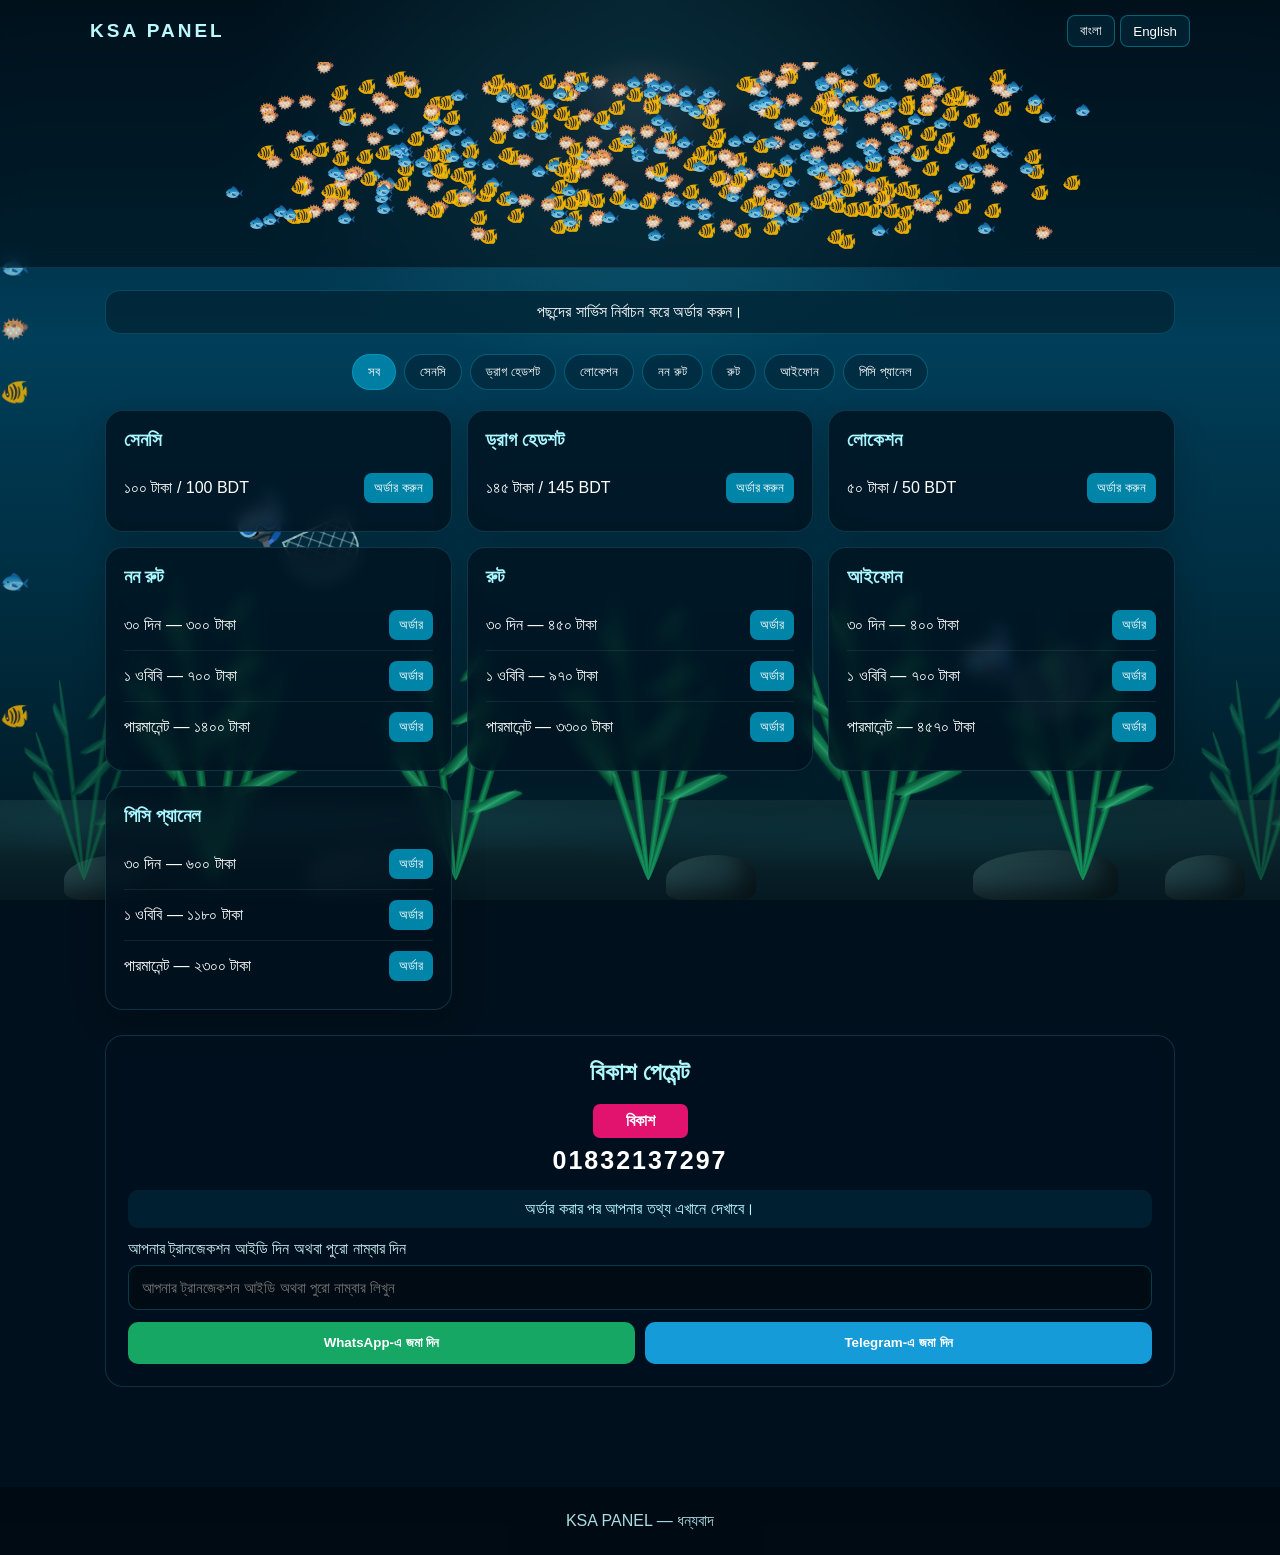
==== commit 14677fad: "Add files via upload" ====
--- a/index.html
+++ b/index.html
@@ -12,484 +12,635 @@
   padding:0;
 }
 
-:root{
-  --bg1:#00101c;
-  --bg2:#003d59;
-  --accent:#00eaff;
-  --accent2:#0077ff;
-  --card:rgba(0,17,30,.78);
-  --weed:#087b58;
-  --text:#fff;
-  --muted:#b9dce5;
+html{
+  scroll-behavior:smooth;
 }
 
 body{
-  min-height:100vh;
-  color:var(--text);
   font-family:Arial,"Noto Sans Bengali",sans-serif;
-  background:
-    radial-gradient(circle at 50% 15%,rgba(0,234,255,.13),transparent 35%),
-    linear-gradient(180deg,var(--bg2),var(--bg1));
+  background:#00101c;
+  color:#fff;
   overflow-x:hidden;
-  transition:background 2s ease;
-}
-
-/* ================= OCEAN ================= */
-
+}
+
+/* =========================
+   OCEAN
+========================= */
 .ocean{
   position:fixed;
   inset:0;
-  z-index:0;
+  z-index:-10;
   overflow:hidden;
-  pointer-events:none;
+  background:
+    radial-gradient(circle at 50% 0%,rgba(30,210,255,.18),transparent 35%),
+    linear-gradient(#001b2b 0%,#003e59 38%,#002b3d 70%,#00151f 100%);
 }
 
 .water-light{
   position:absolute;
-  top:-20%;
-  left:25%;
-  width:50%;
-  height:100%;
-  background:linear-gradient(
-    180deg,
-    rgba(255,255,255,.12),
-    transparent 70%
-  );
-  filter:blur(30px);
-  transform:rotate(8deg);
-  animation:lightMove 8s ease-in-out infinite alternate;
+  top:-120px;
+  left:50%;
+  width:900px;
+  height:500px;
+  transform:translateX(-50%);
+  background:radial-gradient(ellipse,rgba(120,240,255,.16),transparent 68%);
+  animation:lightMove 9s ease-in-out infinite alternate;
 }
 
 @keyframes lightMove{
-  from{transform:translateX(-70px) rotate(8deg)}
-  to{transform:translateX(70px) rotate(8deg)}
-}
-
-/* bubbles */
-
+  from{transform:translateX(-55%) rotate(-3deg) scale(1)}
+  to{transform:translateX(-45%) rotate(3deg) scale(1.12)}
+}
+
+/* =========================
+   BUBBLES
+========================= */
 .bubble{
   position:absolute;
-  bottom:-40px;
-  border:1px solid rgba(255,255,255,.55);
+  bottom:-50px;
+  border:1px solid rgba(210,250,255,.45);
   border-radius:50%;
+  background:rgba(255,255,255,.04);
   animation:bubbleUp linear infinite;
-  opacity:.6;
 }
 
 @keyframes bubbleUp{
   0%{
-    transform:translateY(0);
+    transform:translateY(0) translateX(0);
     opacity:0;
   }
-  15%{opacity:.65}
+  10%{opacity:.7}
+  50%{transform:translateY(-50vh) translateX(25px)}
   100%{
-    transform:translateY(-115vh) translateX(40px);
+    transform:translateY(-115vh) translateX(-30px);
     opacity:0;
   }
 }
 
-/* free fish */
-
+/* =========================
+   REALISTIC SEAWEED
+========================= */
+.seabed{
+  position:absolute;
+  bottom:0;
+  left:0;
+  width:100%;
+  height:100px;
+  background:
+    radial-gradient(ellipse at 20% 20%,#123f46,transparent 35%),
+    radial-gradient(ellipse at 70% 30%,#0b3038,transparent 40%),
+    linear-gradient(#102d35,#061a22);
+  opacity:.95;
+}
+
+.rock{
+  position:absolute;
+  bottom:0;
+  width:100px;
+  height:45px;
+  border-radius:55% 45% 20% 20%;
+  background:linear-gradient(145deg,#26474d,#0b2229);
+  box-shadow:inset -15px -10px 20px rgba(0,0,0,.45);
+}
+
+.rock1{left:5%}
+.rock2{left:24%;width:130px;height:55px}
+.rock3{left:52%;width:90px}
+.rock4{left:76%;width:145px;height:50px}
+.rock5{left:91%;width:80px}
+
+.weed-cluster{
+  position:absolute;
+  bottom:20px;
+  width:110px;
+  height:330px;
+  transform-origin:bottom center;
+  animation:weedSway 5s ease-in-out infinite;
+}
+
+.weed-cluster.slow{
+  animation-duration:7s;
+}
+
+.weed-cluster.fast{
+  animation-duration:4s;
+}
+
+@keyframes weedSway{
+  0%,100%{transform:rotate(-2deg)}
+  50%{transform:rotate(5deg)}
+}
+
+.stem{
+  position:absolute;
+  bottom:0;
+  left:50%;
+  width:9px;
+  height:280px;
+  border-radius:100%;
+  background:linear-gradient(90deg,#063f2b,#15945f,#07502f);
+  transform-origin:bottom;
+}
+
+.stem.s1{transform:rotate(-18deg);height:240px}
+.stem.s2{transform:rotate(-7deg);height:310px}
+.stem.s3{transform:rotate(8deg);height:270px}
+.stem.s4{transform:rotate(18deg);height:225px}
+
+.leaf{
+  position:absolute;
+  width:24px;
+  height:95px;
+  border-radius:100% 0 100% 0;
+  background:linear-gradient(90deg,#064a30,#20a96d,#087345);
+  transform-origin:bottom center;
+  opacity:.9;
+  filter:drop-shadow(0 0 3px rgba(0,255,160,.12));
+}
+
+.leaf:after{
+  content:"";
+  position:absolute;
+  left:50%;
+  top:5%;
+  width:2px;
+  height:90%;
+  background:rgba(180,255,210,.2);
+}
+
+.l1{left:15px;bottom:105px;transform:rotate(-42deg) scale(.8)}
+.l2{left:5px;bottom:165px;transform:rotate(-58deg) scale(.65)}
+.l3{left:36px;bottom:125px;transform:rotate(38deg) scale(.9)}
+.l4{left:45px;bottom:190px;transform:rotate(55deg) scale(.68)}
+.l5{left:25px;bottom:220px;transform:rotate(-30deg) scale(.6)}
+.l6{left:58px;bottom:245px;transform:rotate(30deg) scale(.55)}
+.l7{left:65px;bottom:80px;transform:rotate(60deg) scale(.75)}
+
+.weed-far{
+  opacity:.45;
+  transform:scale(.65);
+  filter:blur(1px);
+}
+
+/* =========================
+   GIANT TOP VIEW WHALE
+========================= */
+.whale{
+  position:absolute;
+  top:45px;
+  left:50%;
+  width:300px;
+  height:170px;
+  transform:translateX(-50%);
+  animation:whaleSwim 14s ease-in-out infinite;
+  opacity:.68;
+}
+
+.whale-body{
+  position:absolute;
+  left:45px;
+  top:20px;
+  width:210px;
+  height:125px;
+  border-radius:55% 48% 52% 45%;
+  background:
+    radial-gradient(ellipse at 50% 25%,#547d91,#23485b 50%,#102d3c 100%);
+  box-shadow:
+    inset 0 15px 20px rgba(255,255,255,.08),
+    0 10px 30px rgba(0,0,0,.25);
+}
+
+.whale-head{
+  position:absolute;
+  left:25px;
+  top:48px;
+  width:75px;
+  height:75px;
+  border-radius:50%;
+  background:#294f61;
+}
+
+.whale-fin{
+  position:absolute;
+  top:72px;
+  width:75px;
+  height:32px;
+  background:#173a4a;
+  border-radius:100% 0;
+}
+
+.whale-fin.left{
+  left:25px;
+  transform:rotate(-28deg);
+}
+
+.whale-fin.right{
+  right:25px;
+  transform:rotate(28deg) scaleX(-1);
+}
+
+.whale-tail{
+  position:absolute;
+  right:0;
+  top:60px;
+  width:65px;
+  height:60px;
+}
+
+.whale-tail:before,
+.whale-tail:after{
+  content:"";
+  position:absolute;
+  width:55px;
+  height:30px;
+  background:#183b4c;
+  border-radius:100% 0;
+}
+
+.whale-tail:before{
+  transform:rotate(28deg);
+}
+
+.whale-tail:after{
+  transform:rotate(-28deg);
+}
+
+.whale-eye{
+  position:absolute;
+  left:49px;
+  top:73px;
+  width:6px;
+  height:6px;
+  background:#06131a;
+  border-radius:50%;
+}
+
+@keyframes whaleSwim{
+  0%{transform:translateX(-150%) rotate(-3deg)}
+  45%{transform:translateX(-20%) rotate(2deg)}
+  55%{transform:translateX(-20%) rotate(2deg)}
+  100%{transform:translateX(100%) rotate(-3deg)}
+}
+
+/* =========================
+   DIVERS CATCHING FISH
+========================= */
+.diver{
+  position:absolute;
+  z-index:4;
+  width:130px;
+  height:110px;
+  animation:diverSwim 8s ease-in-out infinite;
+}
+
+.diver.one{
+  left:18%;
+  top:55%;
+}
+
+.diver.two{
+  right:15%;
+  top:70%;
+  animation-delay:2s;
+}
+
+.diver-person{
+  position:absolute;
+  font-size:48px;
+  transform:rotate(-20deg);
+}
+
+.net{
+  position:absolute;
+  right:0;
+  top:30px;
+  width:70px;
+  height:55px;
+  border:2px solid rgba(220,255,255,.7);
+  border-radius:0 0 50% 50%;
+  transform:rotate(-25deg);
+  background:
+    repeating-linear-gradient(45deg,transparent 0 8px,rgba(220,255,255,.45) 9px 10px),
+    repeating-linear-gradient(-45deg,transparent 0 8px,rgba(220,255,255,.45) 9px 10px);
+}
+
+@keyframes diverSwim{
+  0%,100%{transform:translate(0,0) rotate(-3deg)}
+  50%{transform:translate(55px,-30px) rotate(5deg)}
+}
+
+/* =========================
+   FLOATING FISH
+========================= */
 .free-fish{
   position:absolute;
-  font-size:28px;
-  white-space:nowrap;
-  filter:drop-shadow(0 0 7px var(--accent));
-  opacity:.72;
-}
-
-.to-right{
-  left:-100px;
-  animation:swimRight linear infinite;
-}
-
-.to-left{
-  right:-100px;
-  transform:scaleX(-1);
-  animation:swimLeft linear infinite;
-}
-
-@keyframes swimRight{
-  from{transform:translateX(0)}
-  to{transform:translateX(calc(100vw + 220px))}
-}
-
-@keyframes swimLeft{
-  from{transform:translateX(0) scaleX(-1)}
-  to{transform:translateX(calc(-100vw - 220px)) scaleX(-1)}
-}
-
-/* seaweed */
-
-.weed{
-  position:absolute;
-  bottom:-20px;
-  width:17px;
-  height:150px;
-  border-radius:100% 0 100% 0;
-  background:linear-gradient(
-    90deg,
-    var(--weed),
-    #10a86e,
-    var(--weed)
-  );
-  transform-origin:bottom;
-  animation:weedMove 4s ease-in-out infinite alternate;
-}
-
-.weed:before,
-.weed:after{
-  content:"";
-  position:absolute;
-  bottom:35px;
-  width:15px;
-  height:90px;
-  border-radius:100% 0 100% 0;
-  background:inherit;
-}
-
-.weed:before{
-  left:-18px;
-  transform:rotate(-22deg);
-}
-
-.weed:after{
-  right:-18px;
-  transform:rotate(22deg);
-}
-
-@keyframes weedMove{
-  from{transform:rotate(-6deg)}
-  to{transform:rotate(7deg)}
-}
-
-/* ================= MAIN ================= */
-
-.container{
+  font-size:24px;
+  animation:fishSwim linear infinite;
+  opacity:.8;
+}
+
+@keyframes fishSwim{
+  from{transform:translateX(-120px)}
+  to{transform:translateX(calc(100vw + 150px))}
+}
+
+/* =========================
+   HEADER
+========================= */
+header{
+  position:relative;
+  z-index:10;
+  padding:15px;
+  background:rgba(0,10,18,.55);
+  backdrop-filter:blur(10px);
+  border-bottom:1px solid rgba(100,230,255,.12);
+}
+
+.topbar{
+  max-width:1100px;
+  margin:auto;
+  display:flex;
+  justify-content:space-between;
+  align-items:center;
+  gap:15px;
+}
+
+.logo-text{
+  font-weight:900;
+  letter-spacing:3px;
+  font-size:19px;
+  color:#bafaff;
+}
+
+.lang-switch{
+  display:flex;
+  gap:5px;
+}
+
+.lang-switch button{
+  border:1px solid rgba(0,230,255,.35);
+  background:rgba(0,40,60,.6);
+  color:#fff;
+  padding:7px 12px;
+  border-radius:8px;
+  cursor:pointer;
+}
+
+/* =========================
+   FISH LOGO
+========================= */
+.logo-area{
+  position:relative;
+  max-width:900px;
+  height:190px;
+  margin:15px auto 0;
+}
+
+#fishLogo{
+  position:absolute;
+  inset:0;
+  width:100%;
+  height:100%;
+}
+
+/* =========================
+   MAIN
+========================= */
+main{
   position:relative;
   z-index:5;
-  width:min(1100px,94%);
+  max-width:1100px;
   margin:auto;
-  padding-bottom:50px;
-}
-
-/* language */
-
-.lang-switch{
-  position:fixed;
-  top:12px;
-  right:12px;
-  z-index:50;
-  display:flex;
-  gap:4px;
-  padding:5px;
-  border-radius:30px;
-  background:rgba(0,10,20,.8);
-  border:1px solid var(--accent);
-  backdrop-filter:blur(8px);
-}
-
-.lang-switch button{
-  border:0;
-  padding:7px 12px;
-  border-radius:20px;
-  cursor:pointer;
-  background:transparent;
-  color:#fff;
-  font-weight:bold;
-}
-
-.lang-switch button.active{
-  background:var(--accent);
-  color:#00111c;
-}
-
-/* ================= FISH LOGO ================= */
-
-.logo-area{
-  height:310px;
-  display:flex;
-  justify-content:center;
-  align-items:center;
-  overflow:hidden;
-}
-
-#fishLogo{
-  width:min(900px,100%);
-  height:280px;
-  position:relative;
-}
-
-.logo-fish{
-  position:absolute;
-  left:0;
-  top:0;
-  font-size:22px;
-  line-height:1;
-  user-select:none;
-  pointer-events:none;
-  filter:drop-shadow(0 0 6px var(--accent));
-  will-change:transform;
-}
-
-/* ================= CONTENT ================= */
+  padding:10px 15px 100px;
+}
 
 .notice{
   text-align:center;
-  padding:14px;
-  margin-bottom:15px;
-  border:1px solid var(--accent);
+  padding:12px;
+  margin:12px 0;
   border-radius:15px;
-  background:rgba(0,0,0,.35);
-}
-
-.notice strong{
-  color:var(--accent);
-}
-
-.telegram-top{
-  display:block;
-  width:max-content;
-  max-width:100%;
-  margin:0 auto 22px;
-  padding:12px 20px;
-  border-radius:12px;
-  background:#0088cc;
+  background:rgba(0,35,50,.75);
+  border:1px solid rgba(0,220,255,.2);
+}
+
+.telegram{
+  display:inline-block;
+  margin-top:8px;
+  padding:10px 18px;
+  border-radius:10px;
+  background:#159bd7;
   color:white;
   text-decoration:none;
   font-weight:bold;
-  box-shadow:0 0 18px rgba(0,136,204,.4);
-}
-
-/* categories */
-
+}
+
+/* =========================
+   CATEGORY
+========================= */
 .categories{
   display:flex;
+  flex-wrap:wrap;
   justify-content:center;
-  flex-wrap:wrap;
   gap:8px;
-  margin-bottom:20px;
+  margin:20px 0;
 }
 
 .categories button{
-  padding:9px 14px;
-  border-radius:25px;
-  border:1px solid var(--accent);
+  border:1px solid rgba(0,220,255,.28);
+  background:rgba(0,40,60,.75);
   color:#fff;
-  background:rgba(0,0,0,.4);
+  padding:9px 15px;
+  border-radius:20px;
   cursor:pointer;
 }
 
-.categories button.active,
-.categories button:hover{
-  background:var(--accent);
-  color:#00111c;
-}
-
-/* products */
-
+.categories button.active{
+  background:#007ea3;
+}
+
+/* =========================
+   PRODUCTS
+========================= */
 .products{
   display:grid;
-  grid-template-columns:repeat(auto-fit,minmax(230px,1fr));
+  grid-template-columns:repeat(auto-fit,minmax(260px,1fr));
   gap:15px;
 }
 
 .product{
+  background:rgba(0,17,30,.78);
+  border:1px solid rgba(80,220,255,.16);
+  border-radius:18px;
   padding:18px;
+  box-shadow:0 10px 35px rgba(0,0,0,.2);
+  backdrop-filter:blur(8px);
+}
+
+.product h3{
+  color:#a8f7ff;
+  margin-bottom:12px;
+}
+
+.package{
+  display:flex;
+  justify-content:space-between;
+  align-items:center;
+  gap:8px;
+  padding:10px 0;
+  border-bottom:1px solid rgba(255,255,255,.07);
+}
+
+.package:last-child{
+  border-bottom:0;
+}
+
+.package-order{
+  border:0;
+  background:#0085a8;
+  color:#fff;
+  padding:7px 10px;
+  border-radius:8px;
+  cursor:pointer;
+  white-space:nowrap;
+}
+
+.package-order:hover{
+  background:#00a9d2;
+}
+
+/* =========================
+   PAYMENT
+========================= */
+.section{
+  margin-top:25px;
+  padding:22px;
+  background:rgba(0,17,30,.82);
+  border:1px solid rgba(80,220,255,.16);
   border-radius:18px;
-  background:var(--card);
-  border:1px solid rgba(255,255,255,.13);
-  box-shadow:0 10px 30px rgba(0,0,0,.25);
-  backdrop-filter:blur(7px);
-  transition:.3s;
-}
-
-.product:hover{
-  transform:translateY(-5px);
-  border-color:var(--accent);
-  box-shadow:0 0 25px rgba(0,234,255,.2);
-}
-
-.product h3{
-  color:var(--accent);
-  margin-bottom:13px;
-}
-
-.package{
-  padding:9px;
-  margin:7px 0;
-  border-radius:9px;
-  background:rgba(255,255,255,.06);
-}
-
-.buy{
-  width:100%;
-  border:0;
-  padding:11px;
-  margin-top:8px;
-  border-radius:10px;
-  cursor:pointer;
-  background:var(--accent);
-  color:#00111c;
+  backdrop-filter:blur(8px);
+}
+
+.section h2{
+  text-align:center;
+  margin-bottom:18px;
+  color:#aefaff;
+}
+
+.bkash{
+  width:95px;
+  margin:0 auto 8px;
+  padding:8px;
+  text-align:center;
+  border-radius:7px;
+  background:#e2136e;
+  color:white;
   font-weight:bold;
 }
 
-/* section */
-
-.section{
-  margin-top:24px;
-  padding:20px;
-  border-radius:18px;
-  background:rgba(0,0,0,.38);
-  border:1px solid rgba(255,255,255,.12);
-}
-
-.section h2{
-  color:var(--accent);
-  margin-bottom:15px;
-}
-
-/* payment */
-
-.bkash{
-  display:inline-block;
-  padding:7px 14px;
-  border-radius:7px;
-  background:#e2133b;
-  font-weight:bold;
-  margin-bottom:8px;
-}
-
 .bkash-number{
-  font-size:22px;
+  text-align:center;
+  font-size:25px;
   font-weight:bold;
   letter-spacing:2px;
   margin-bottom:15px;
 }
 
-input{
+.selected-order{
+  text-align:center;
+  padding:10px;
+  margin-bottom:12px;
+  border-radius:10px;
+  background:rgba(0,100,130,.2);
+  color:#bdfaff;
+}
+
+.payment-label{
+  display:block;
+  margin-bottom:7px;
+  color:#c7edf2;
+}
+
+#trx{
   width:100%;
-  padding:12px;
-  margin-bottom:10px;
-  border:1px solid rgba(255,255,255,.2);
+  padding:13px;
+  border:1px solid rgba(0,220,255,.25);
   border-radius:10px;
+  background:rgba(0,0,0,.3);
+  color:white;
   outline:none;
-  color:#fff;
-  background:rgba(0,0,0,.4);
-}
-
-.submit{
-  width:100%;
-  padding:12px;
-  border:0;
-  border-radius:10px;
-  background:var(--accent);
-  color:#00111c;
-  font-weight:bold;
-  cursor:pointer;
-}
-
-/* contact */
-
-.contact-buttons{
+  font-size:15px;
+}
+
+#trx:focus{
+  border-color:#00dfff;
+}
+
+.payment-actions{
   display:grid;
   grid-template-columns:1fr 1fr;
   gap:10px;
-}
-
-.contact-buttons a{
-  text-decoration:none;
-  color:#fff;
-  text-align:center;
-  padding:13px;
-  border-radius:11px;
-  font-weight:bold;
-}
-
-.whatsapp{
-  background:#16b85a;
-}
-
-.telegram{
-  background:#0088cc;
-}
-
-/* recent */
-
-.recent{
-  display:grid;
-  grid-template-columns:repeat(auto-fit,minmax(150px,1fr));
-  gap:10px;
-}
-
-.recent-item{
-  text-align:center;
-  padding:12px;
-  border-radius:10px;
-  background:rgba(255,255,255,.06);
-}
-
-/* modal */
-
-.modal{
-  position:fixed;
-  inset:0;
-  z-index:100;
-  display:none;
-  align-items:center;
-  justify-content:center;
-  padding:15px;
-  background:rgba(0,0,0,.78);
-}
-
-.modal-box{
-  width:min(450px,100%);
-  padding:22px;
-  border-radius:18px;
-  background:#001927;
-  border:1px solid var(--accent);
-  box-shadow:0 0 35px rgba(0,234,255,.25);
-}
-
-.close{
-  float:right;
-  cursor:pointer;
-  font-size:25px;
-}
-
-.selected{
-  margin:15px 0;
+  margin-top:12px;
+}
+
+.payment-actions button{
+  border:0;
   padding:13px;
   border-radius:10px;
-  background:rgba(255,255,255,.06);
-}
-
+  color:white;
+  cursor:pointer;
+  font-weight:bold;
+}
+
+.whatsapp{
+  background:#16a765;
+}
+
+.telegram-btn{
+  background:#159bd7;
+}
+
+/* =========================
+   FOOTER
+========================= */
 footer{
+  position:relative;
+  z-index:5;
   text-align:center;
-  opacity:.7;
-  padding:25px 0 5px;
-}
-
+  padding:25px;
+  background:rgba(0,8,14,.65);
+  color:#a9dce5;
+}
+
+/* MOBILE */
 @media(max-width:600px){
-
   .logo-area{
-    height:245px;
-  }
-
-  #fishLogo{
-    height:225px;
-  }
-
-  .logo-fish{
-    font-size:16px;
-  }
-
-  .free-fish{
-    font-size:21px;
-  }
-
-  .contact-buttons{
+    height:145px;
+  }
+
+  .whale{
+    transform:scale(.65);
+    left:50%;
+    top:25px;
+  }
+
+  .diver.one{
+    left:2%;
+  }
+
+  .diver.two{
+    right:0;
+  }
+
+  .payment-actions{
     grid-template-columns:1fr;
+  }
+
+  .package{
+    align-items:flex-start;
+  }
+
+  .package-order{
+    font-size:12px;
   }
 }
 </style>
@@ -497,1168 +648,828 @@
 
 <body>
 
-<!-- ================= UNDERWATER ================= -->
-
+<!-- =========================
+     OCEAN BACKGROUND
+========================= -->
 <div class="ocean">
 
   <div class="water-light"></div>
 
-  <!-- bubbles -->
-  <span class="bubble" style="left:4%;width:8px;height:8px;animation-duration:8s"></span>
-  <span class="bubble" style="left:10%;width:14px;height:14px;animation-duration:11s;animation-delay:2s"></span>
-  <span class="bubble" style="left:18%;width:7px;height:7px;animation-duration:7s"></span>
-  <span class="bubble" style="left:27%;width:11px;height:11px;animation-duration:10s"></span>
-  <span class="bubble" style="left:36%;width:8px;height:8px;animation-duration:9s;animation-delay:2s"></span>
-  <span class="bubble" style="left:46%;width:14px;height:14px;animation-duration:12s"></span>
-  <span class="bubble" style="left:58%;width:7px;height:7px;animation-duration:8s"></span>
-  <span class="bubble" style="left:69%;width:12px;height:12px;animation-duration:10s"></span>
-  <span class="bubble" style="left:81%;width:8px;height:8px;animation-duration:7s"></span>
-  <span class="bubble" style="left:92%;width:13px;height:13px;animation-duration:11s"></span>
-
-  <!-- free fish -->
-  <span class="free-fish to-right" style="top:10%;animation-duration:17s">🐟</span>
-  <span class="free-fish to-right" style="top:23%;animation-duration:22s;animation-delay:3s">🐠</span>
-  <span class="free-fish to-right" style="top:39%;animation-duration:19s;animation-delay:6s">🐡</span>
-  <span class="free-fish to-right" style="top:55%;animation-duration:25s">🐟</span>
-  <span class="free-fish to-right" style="top:70%;animation-duration:18s;animation-delay:4s">🐠</span>
-  <span class="free-fish to-right" style="top:85%;animation-duration:23s;animation-delay:2s">🐟</span>
-
-  <span class="free-fish to-left" style="top:16%;animation-duration:20s">🐠</span>
-  <span class="free-fish to-left" style="top:30%;animation-duration:18s;animation-delay:4s">🐟</span>
-  <span class="free-fish to-left" style="top:45%;animation-duration:24s">🐡</span>
-  <span class="free-fish to-left" style="top:61%;animation-duration:19s;animation-delay:5s">🐠</span>
-  <span class="free-fish to-left" style="top:77%;animation-duration:26s">🐟</span>
-  <span class="free-fish to-left" style="top:90%;animation-duration:21s;animation-delay:3s">🐠</span>
-
-  <!-- seaweed -->
-  <span class="weed" style="left:2%;height:130px"></span>
-  <span class="weed" style="left:7%;height:180px;animation-delay:1s"></span>
-  <span class="weed" style="left:12%;height:145px;animation-delay:2s"></span>
-  <span class="weed" style="left:18%;height:205px"></span>
-  <span class="weed" style="left:25%;height:160px;animation-delay:1s"></span>
-  <span class="weed" style="left:32%;height:190px"></span>
-  <span class="weed" style="left:40%;height:135px;animation-delay:2s"></span>
-  <span class="weed" style="left:48%;height:175px"></span>
-  <span class="weed" style="left:56%;height:145px;animation-delay:1s"></span>
-  <span class="weed" style="left:64%;height:200px"></span>
-  <span class="weed" style="left:72%;height:150px;animation-delay:2s"></span>
-  <span class="weed" style="left:80%;height:190px"></span>
-  <span class="weed" style="left:88%;height:140px;animation-delay:1s"></span>
-  <span class="weed" style="left:95%;height:180px"></span>
+  <div class="seabed"></div>
+
+  <!-- Rocks -->
+  <div class="rock rock1"></div>
+  <div class="rock rock2"></div>
+  <div class="rock rock3"></div>
+  <div class="rock rock4"></div>
+  <div class="rock rock5"></div>
+
+  <!-- Realistic seaweed clusters -->
+  <div class="weed-cluster weed-far slow" style="left:2%">
+    <span class="stem s1"></span><span class="stem s2"></span>
+    <span class="stem s3"></span><span class="stem s4"></span>
+    <span class="leaf l1"></span><span class="leaf l2"></span>
+    <span class="leaf l3"></span><span class="leaf l4"></span>
+    <span class="leaf l5"></span><span class="leaf l6"></span>
+    <span class="leaf l7"></span>
+  </div>
+
+  <div class="weed-cluster" style="left:12%">
+    <span class="stem s1"></span><span class="stem s2"></span>
+    <span class="stem s3"></span><span class="stem s4"></span>
+    <span class="leaf l1"></span><span class="leaf l2"></span>
+    <span class="leaf l3"></span><span class="leaf l4"></span>
+    <span class="leaf l5"></span><span class="leaf l6"></span>
+    <span class="leaf l7"></span>
+  </div>
+
+  <div class="weed-cluster slow" style="left:31%;transform:scale(.8)">
+    <span class="stem s1"></span><span class="stem s2"></span>
+    <span class="stem s3"></span><span class="stem s4"></span>
+    <span class="leaf l1"></span><span class="leaf l2"></span>
+    <span class="leaf l3"></span><span class="leaf l4"></span>
+    <span class="leaf l5"></span><span class="leaf l6"></span>
+    <span class="leaf l7"></span>
+  </div>
+
+  <div class="weed-cluster fast" style="left:46%;transform:scale(.95)">
+    <span class="stem s1"></span><span class="stem s2"></span>
+    <span class="stem s3"></span><span class="stem s4"></span>
+    <span class="leaf l1"></span><span class="leaf l2"></span>
+    <span class="leaf l3"></span><span class="leaf l4"></span>
+    <span class="leaf l5"></span><span class="leaf l6"></span>
+    <span class="leaf l7"></span>
+  </div>
+
+  <div class="weed-cluster slow" style="left:64%">
+    <span class="stem s1"></span><span class="stem s2"></span>
+    <span class="stem s3"></span><span class="stem s4"></span>
+    <span class="leaf l1"></span><span class="leaf l2"></span>
+    <span class="leaf l3"></span><span class="leaf l4"></span>
+    <span class="leaf l5"></span><span class="leaf l6"></span>
+    <span class="leaf l7"></span>
+  </div>
+
+  <div class="weed-cluster fast" style="left:80%;transform:scale(.85)">
+    <span class="stem s1"></span><span class="stem s2"></span>
+    <span class="stem s3"></span><span class="stem s4"></span>
+    <span class="leaf l1"></span><span class="leaf l2"></span>
+    <span class="leaf l3"></span><span class="leaf l4"></span>
+    <span class="leaf l5"></span><span class="leaf l6"></span>
+    <span class="leaf l7"></span>
+  </div>
+
+  <div class="weed-cluster weed-far slow" style="left:94%">
+    <span class="stem s1"></span><span class="stem s2"></span>
+    <span class="stem s3"></span><span class="stem s4"></span>
+    <span class="leaf l1"></span><span class="leaf l2"></span>
+    <span class="leaf l3"></span><span class="leaf l4"></span>
+    <span class="leaf l5"></span><span class="leaf l6"></span>
+    <span class="leaf l7"></span>
+  </div>
+
+  <!-- Giant top-view whale -->
+  <div class="whale">
+    <div class="whale-body"></div>
+    <div class="whale-head"></div>
+    <div class="whale-fin left"></div>
+    <div class="whale-fin right"></div>
+    <div class="whale-tail"></div>
+    <div class="whale-eye"></div>
+  </div>
+
+  <!-- Divers catching fish -->
+  <div class="diver one">
+    <div class="diver-person">🤿</div>
+    <div class="net"></div>
+  </div>
+
+  <div class="diver two">
+    <div class="diver-person">🤿</div>
+    <div class="net"></div>
+  </div>
+
+  <!-- Free fish -->
+  <div class="free-fish" style="top:28%;animation-duration:16s;animation-delay:-4s">🐟</div>
+  <div class="free-fish" style="top:42%;animation-duration:20s;animation-delay:-10s">🐠</div>
+  <div class="free-fish" style="top:63%;animation-duration:17s;animation-delay:-7s">🐟</div>
+  <div class="free-fish" style="top:78%;animation-duration:22s;animation-delay:-14s">🐠</div>
+  <div class="free-fish" style="top:35%;animation-duration:19s;animation-delay:-2s">🐡</div>
+
+  <!-- Bubbles -->
+  <div class="bubble" style="left:8%;width:10px;height:10px;animation-duration:8s"></div>
+  <div class="bubble" style="left:15%;width:6px;height:6px;animation-duration:11s"></div>
+  <div class="bubble" style="left:25%;width:13px;height:13px;animation-duration:9s"></div>
+  <div class="bubble" style="left:40%;width:8px;height:8px;animation-duration:12s"></div>
+  <div class="bubble" style="left:56%;width:11px;height:11px;animation-duration:10s"></div>
+  <div class="bubble" style="left:72%;width:7px;height:7px;animation-duration:13s"></div>
+  <div class="bubble" style="left:87%;width:12px;height:12px;animation-duration:9s"></div>
 
 </div>
 
-<!-- LANGUAGE -->
-
-<div class="lang-switch">
-  <button id="bnBtn" class="active" onclick="setLanguage('bn')">বাংলা</button>
-  <button id="enBtn" onclick="setLanguage('en')">English</button>
-</div>
-
-<div class="container">
-
-  <!-- FISH LOGO -->
+<!-- =========================
+     HEADER
+========================= -->
+<header>
+  <div class="topbar">
+
+    <div class="logo-text">KSA PANEL</div>
+
+    <div class="lang-switch">
+      <button onclick="setLanguage('bn')">বাংলা</button>
+      <button onclick="setLanguage('en')">English</button>
+    </div>
+
+  </div>
+
+  <!-- Fish make KSA PANEL -->
   <div class="logo-area">
-    <div id="fishLogo"></div>
-  </div>
-
-  <div class="notice">
-    <strong data-bn="KSA PANEL-এ স্বাগতম"
-            data-en="Welcome to KSA PANEL">
-      KSA PANEL-এ স্বাগতম
-    </strong>
-  </div>
-
-  <a class="telegram-top"
-     href="https://t.me/ksapanel473"
-     target="_blank"
-     data-bn="📲 Telegram সাপোর্ট"
-     data-en="📲 Telegram Support">
-    📲 Telegram সাপোর্ট
-  </a>
-
-  <!-- CATEGORIES -->
-
-  <div class="categories" id="categories">
-
-    <button class="active" data-cat="all"
+    <canvas id="fishLogo"></canvas>
+  </div>
+</header>
+
+<main>
+
+  <div class="notice"
+       data-bn="পছন্দের সার্ভিস নির্বাচন করে অর্ডার করুন।"
+       data-en="Select your preferred service and place your order.">
+    পছন্দের সার্ভিস নির্বাচন করে অর্ডার করুন।
+    <br>
+    <a class="telegram" href="https://t.me/ksapanel473" target="_blank">
+      Telegram: @ksapanel473
+    </a>
+  </div>
+
+  <!-- Categories -->
+  <div class="categories">
+
+    <button class="active" onclick="filterProducts('all')"
       data-bn="সব" data-en="All">সব</button>
 
-    <button data-cat="sens"
-      data-bn="সেনসি" data-en="Sensitivity">সেনসি</button>
-
-    <button data-cat="head"
+    <button onclick="filterProducts('sensi')"
+      data-bn="সেনসি" data-en="Sensi">সেনসি</button>
+
+    <button onclick="filterProducts('headshot')"
       data-bn="ড্রাগ হেডশট" data-en="Drag Headshot">ড্রাগ হেডশট</button>
 
-    <button data-cat="location"
+    <button onclick="filterProducts('location')"
       data-bn="লোকেশন" data-en="Location">লোকেশন</button>
 
-    <button data-cat="nonroot"
+    <button onclick="filterProducts('nonroot')"
       data-bn="নন রুট" data-en="Non Root">নন রুট</button>
 
-    <button data-cat="root"
+    <button onclick="filterProducts('root')"
       data-bn="রুট" data-en="Root">রুট</button>
 
-    <button data-cat="iphone"
+    <button onclick="filterProducts('iphone')"
       data-bn="আইফোন" data-en="iPhone">আইফোন</button>
 
-    <button data-cat="pc"
+    <button onclick="filterProducts('pc')"
       data-bn="পিসি প্যানেল" data-en="PC Panel">পিসি প্যানেল</button>
 
   </div>
 
   <!-- PRODUCTS -->
-
   <div class="products">
 
-    <div class="product" data-cat="sens">
-      <h3 data-bn="সেনসি" data-en="Sensitivity">সেনসি</h3>
-      <div class="package">১০০ টাকা / 100 BDT</div>
-      <button class="buy"
-        onclick="openOrder('সেনসি','Sensitivity','100 টাকা')"
-        data-bn="অর্ডার করুন"
-        data-en="Order Now">অর্ডার করুন</button>
+    <!-- সেনসি -->
+    <div class="product" data-cat="sensi">
+      <h3 data-bn="সেনসি" data-en="Sensi">সেনসি</h3>
+
+      <div class="package">
+        <span>১০০ টাকা / 100 BDT</span>
+        <button class="package-order"
+          onclick="goToPayment('সেনসি','Sensi','১০০ টাকা / 100 BDT')"
+          data-bn="অর্ডার করুন" data-en="Order Now">অর্ডার করুন</button>
+      </div>
     </div>
 
-    <div class="product" data-cat="head">
+    <!-- Headshot -->
+    <div class="product" data-cat="headshot">
       <h3 data-bn="ড্রাগ হেডশট" data-en="Drag Headshot">ড্রাগ হেডশট</h3>
-      <div class="package">১৪৫ টাকা / 145 BDT</div>
-      <button class="buy"
-        onclick="openOrder('ড্রাগ হেডশট','Drag Headshot','145 টাকা')"
-        data-bn="অর্ডার করুন"
-        data-en="Order Now">অর্ডার করুন</button>
+
+      <div class="package">
+        <span>১৪৫ টাকা / 145 BDT</span>
+        <button class="package-order"
+          onclick="goToPayment('ড্রাগ হেডশট','Drag Headshot','১৪৫ টাকা / 145 BDT')"
+          data-bn="অর্ডার করুন" data-en="Order Now">অর্ডার করুন</button>
+      </div>
     </div>
 
+    <!-- Location -->
     <div class="product" data-cat="location">
       <h3 data-bn="লোকেশন" data-en="Location">লোকেশন</h3>
-      <div class="package">৫০ টাকা / 50 BDT</div>
-      <button class="buy"
-        onclick="openOrder('লোকেশন','Location','50 টাকা')"
-        data-bn="অর্ডার করুন"
-        data-en="Order Now">অর্ডার করুন</button>
+
+      <div class="package">
+        <span>৫০ টাকা / 50 BDT</span>
+        <button class="package-order"
+          onclick="goToPayment('লোকেশন','Location','৫০ টাকা / 50 BDT')"
+          data-bn="অর্ডার করুন" data-en="Order Now">অর্ডার করুন</button>
+      </div>
     </div>
 
+    <!-- Non Root -->
     <div class="product" data-cat="nonroot">
       <h3 data-bn="নন রুট" data-en="Non Root">নন রুট</h3>
 
-      <div class="package"
-        data-bn="৩০ দিন — ৩০০ টাকা"
-        data-en="30 Days — 300 BDT">
-        ৩০ দিন — ৩০০ টাকা
+      <div class="package">
+        <span data-bn="৩০ দিন — ৩০০ টাকা"
+              data-en="30 Days — 300 BDT">
+          ৩০ দিন — ৩০০ টাকা
+        </span>
+        <button class="package-order"
+          onclick="goToPayment('নন রুট — ৩০ দিন','Non Root — 30 Days','৩০০ টাকা / 300 BDT')"
+          data-bn="অর্ডার" data-en="Order">অর্ডার</button>
       </div>
 
-      <div class="package"
-        data-bn="১ ওবিবি — ৭০০ টাকা"
-        data-en="1 OBB — 700 BDT">
-        ১ ওবিবি — ৭০০ টাকা
+      <div class="package">
+        <span data-bn="১ ওবিবি — ৭০০ টাকা"
+              data-en="1 OBB — 700 BDT">
+          ১ ওবিবি — ৭০০ টাকা
+        </span>
+        <button class="package-order"
+          onclick="goToPayment('নন রুট — ১ ওবিবি','Non Root — 1 OBB','৭০০ টাকা / 700 BDT')"
+          data-bn="অর্ডার" data-en="Order">অর্ডার</button>
       </div>
 
-      <div class="package"
-        data-bn="পারমানেন্ট — ১৪০০ টাকা"
-        data-en="Permanent — 1400 BDT">
-        পারমানেন্ট — ১৪০০ টাকা
+      <div class="package">
+        <span data-bn="পারমানেন্ট — ১৪০০ টাকা"
+              data-en="Permanent — 1400 BDT">
+          পারমানেন্ট — ১৪০০ টাকা
+        </span>
+        <button class="package-order"
+          onclick="goToPayment('নন রুট — পারমানেন্ট','Non Root — Permanent','১৪০০ টাকা / 1400 BDT')"
+          data-bn="অর্ডার" data-en="Order">অর্ডার</button>
       </div>
-
-      <button class="buy"
-        onclick="openOrder('নন রুট','Non Root','৩০ দিন — ৩০০ টাকা / 1 OBB — ৭০০ টাকা / Permanent — ১৪০০ টাকা')"
-        data-bn="অর্ডার করুন"
-        data-en="Order Now">অর্ডার করুন</button>
     </div>
 
+    <!-- Root -->
     <div class="product" data-cat="root">
       <h3 data-bn="রুট" data-en="Root">রুট</h3>
 
-      <div class="package"
-        data-bn="৩০ দিন — ৪৫০ টাকা"
-        data-en="30 Days — 450 BDT">
-        ৩০ দিন — ৪৫০ টাকা
+      <div class="package">
+        <span data-bn="৩০ দিন — ৪৫০ টাকা"
+              data-en="30 Days — 450 BDT">
+          ৩০ দিন — ৪৫০ টাকা
+        </span>
+        <button class="package-order"
+          onclick="goToPayment('রুট — ৩০ দিন','Root — 30 Days','৪৫০ টাকা / 450 BDT')"
+          data-bn="অর্ডার" data-en="Order">অর্ডার</button>
       </div>
 
-      <div class="package"
-        data-bn="১ ওবিবি — ৯৭০ টাকা"
-        data-en="1 OBB — 970 BDT">
-        ১ ওবিবি — ৯৭০ টাকা
+      <div class="package">
+        <span data-bn="১ ওবিবি — ৯৭০ টাকা"
+              data-en="1 OBB — 970 BDT">
+          ১ ওবিবি — ৯৭০ টাকা
+        </span>
+        <button class="package-order"
+          onclick="goToPayment('রুট — ১ ওবিবি','Root — 1 OBB','৯৭০ টাকা / 970 BDT')"
+          data-bn="অর্ডার" data-en="Order">অর্ডার</button>
       </div>
 
-      <div class="package"
-        data-bn="পারমানেন্ট — ৩৩০০ টাকা"
-        data-en="Permanent — 3300 BDT">
-        পারমানেন্ট — ৩৩০০ টাকা
+      <div class="package">
+        <span data-bn="পারমানেন্ট — ৩৩০০ টাকা"
+              data-en="Permanent — 3300 BDT">
+          পারমানেন্ট — ৩৩০০ টাকা
+        </span>
+        <button class="package-order"
+          onclick="goToPayment('রুট — পারমানেন্ট','Root — Permanent','৩৩০০ টাকা / 3300 BDT')"
+          data-bn="অর্ডার" data-en="Order">অর্ডার</button>
       </div>
-
-      <button class="buy"
-        onclick="openOrder('রুট','Root','৩০ দিন — ৪৫০ টাকা / 1 OBB — ৯৭০ টাকা / Permanent — ৩৩০০ টাকা')"
-        data-bn="অর্ডার করুন"
-        data-en="Order Now">অর্ডার করুন</button>
     </div>
 
+    <!-- iPhone -->
     <div class="product" data-cat="iphone">
       <h3 data-bn="আইফোন" data-en="iPhone">আইফোন</h3>
 
-      <div class="package"
-        data-bn="৩০ দিন — ৪০০ টাকা"
-        data-en="30 Days — 400 BDT">
-        ৩০ দিন — ৪০০ টাকা
+      <div class="package">
+        <span data-bn="৩০ দিন — ৪০০ টাকা"
+              data-en="30 Days — 400 BDT">
+          ৩০ দিন — ৪০০ টাকা
+        </span>
+        <button class="package-order"
+          onclick="goToPayment('আইফোন — ৩০ দিন','iPhone — 30 Days','৪০০ টাকা / 400 BDT')"
+          data-bn="অর্ডার" data-en="Order">অর্ডার</button>
       </div>
 
-      <div class="package"
-        data-bn="১ ওবিবি — ৭০০ টাকা"
-        data-en="1 OBB — 700 BDT">
-        ১ ওবিবি — ৭০০ টাকা
+      <div class="package">
+        <span data-bn="১ ওবিবি — ৭০০ টাকা"
+              data-en="1 OBB — 700 BDT">
+          ১ ওবিবি — ৭০০ টাকা
+        </span>
+        <button class="package-order"
+          onclick="goToPayment('আইফোন — ১ ওবিবি','iPhone — 1 OBB','৭০০ টাকা / 700 BDT')"
+          data-bn="অর্ডার" data-en="Order">অর্ডার</button>
       </div>
 
-      <div class="package"
-        data-bn="পারমানেন্ট — ৪৫৭০ টাকা"
-        data-en="Permanent — 4570 BDT">
-        পারমানেন্ট — ৪৫৭০ টাকা
+      <div class="package">
+        <span data-bn="পারমানেন্ট — ৪৫৭০ টাকা"
+              data-en="Permanent — 4570 BDT">
+          পারমানেন্ট — ৪৫৭০ টাকা
+        </span>
+        <button class="package-order"
+          onclick="goToPayment('আইফোন — পারমানেন্ট','iPhone — Permanent','৪৫৭০ টাকা / 4570 BDT')"
+          data-bn="অর্ডার" data-en="Order">অর্ডার</button>
       </div>
-
-      <button class="buy"
-        onclick="openOrder('আইফোন','iPhone','৩০ দিন — ৪০০ টাকা / 1 OBB — ৭০০ টাকা / Permanent — ৪৫৭০ টাকা')"
-        data-bn="অর্ডার করুন"
-        data-en="Order Now">অর্ডার করুন</button>
     </div>
 
+    <!-- PC -->
     <div class="product" data-cat="pc">
       <h3 data-bn="পিসি প্যানেল" data-en="PC Panel">পিসি প্যানেল</h3>
 
-      <div class="package"
-        data-bn="৩০ দিন — ৬০০ টাকা"
-        data-en="30 Days — 600 BDT">
-        ৩০ দিন — ৬০০ টাকা
+      <div class="package">
+        <span data-bn="৩০ দিন — ৬০০ টাকা"
+              data-en="30 Days — 600 BDT">
+          ৩০ দিন — ৬০০ টাকা
+        </span>
+        <button class="package-order"
+          onclick="goToPayment('পিসি প্যানেল — ৩০ দিন','PC Panel — 30 Days','৬০০ টাকা / 600 BDT')"
+          data-bn="অর্ডার" data-en="Order">অর্ডার</button>
       </div>
 
-      <div class="package"
-        data-bn="১ ওবিবি — ১১৮০ টাকা"
-        data-en="1 OBB — 1180 BDT">
-        ১ ওবিবি — ১১৮০ টাকা
+      <div class="package">
+        <span data-bn="১ ওবিবি — ১১৮০ টাকা"
+              data-en="1 OBB — 1180 BDT">
+          ১ ওবিবি — ১১৮০ টাকা
+        </span>
+        <button class="package-order"
+          onclick="goToPayment('পিসি প্যানেল — ১ ওবিবি','PC Panel — 1 OBB','১১৮০ টাকা / 1180 BDT')"
+          data-bn="অর্ডার" data-en="Order">অর্ডার</button>
       </div>
 
-      <div class="package"
-        data-bn="পারমানেন্ট — ২৩০০ টাকা"
-        data-en="Permanent — 2300 BDT">
-        পারমানেন্ট — ২৩০০ টাকা
+      <div class="package">
+        <span data-bn="পারমানেন্ট — ২৩০০ টাকা"
+              data-en="Permanent — 2300 BDT">
+          পারমানেন্ট — ২৩০০ টাকা
+        </span>
+        <button class="package-order"
+          onclick="goToPayment('পিসি প্যানেল — পারমানেন্ট','PC Panel — Permanent','২৩০০ টাকা / 2300 BDT')"
+          data-bn="অর্ডার" data-en="Order">অর্ডার</button>
       </div>
-
-      <button class="buy"
-        onclick="openOrder('পিসি প্যানেল','PC Panel','৩০ দিন — ৬০০ টাকা / 1 OBB — ১১৮০ টাকা / Permanent — ২৩০০ টাকা')"
-        data-bn="অর্ডার করুন"
-        data-en="Order Now">অর্ডার করুন</button>
     </div>
 
   </div>
 
-  <!-- PAYMENT -->
-
-  <div class="section">
-
-    <h2 data-bn="পেমেন্ট"
-        data-en="Payment">
-      পেমেন্ট
+  <!-- =========================
+       PAYMENT
+  ========================= -->
+  <div class="section" id="payment">
+
+    <h2 data-bn="বিকাশ পেমেন্ট"
+        data-en="bKash Payment">
+      বিকাশ পেমেন্ট
     </h2>
 
     <div class="bkash">বিকাশ</div>
 
-    <div class="bkash-number">
-      01832137297
+    <div class="bkash-number">01832137297</div>
+
+    <div class="selected-order" id="selectedOrder"
+         data-bn="অর্ডার করার পর আপনার তথ্য এখানে দেখাবে।"
+         data-en="Your selected order will appear here.">
+      অর্ডার করার পর আপনার তথ্য এখানে দেখাবে।
     </div>
+
+    <label class="payment-label"
+      data-bn="আপনার ট্রানজেকশন আইডি দিন অথবা পুরো নাম্বার দিন"
+      data-en="Enter your transaction ID or full number">
+      আপনার ট্রানজেকশন আইডি দিন অথবা পুরো নাম্বার দিন
+    </label>
 
     <input
       id="trx"
       type="text"
-      placeholder="লেনদেন নম্বর লিখুন"
-      data-placeholder-bn="লেনদেন নম্বর লিখুন"
-      data-placeholder-en="Enter transaction ID"
-    >
-
-    <button class="submit"
-      onclick="submitTransaction()"
-      data-bn="লেনদেন নম্বর জমা দিন"
-      data-en="Submit Transaction ID">
-      লেনদেন নম্বর জমা দিন
-    </button>
-
-  </div>
-
-  <!-- CONTACT -->
-
-  <div class="section">
-
-    <h2 data-bn="যোগাযোগের মাধ্যম"
-        data-en="Contact Method">
-      যোগাযোগের মাধ্যম
-    </h2>
-
-    <div class="contact-buttons">
-
-      <a class="whatsapp"
-         href="https://wa.me/8801832137297"
-         target="_blank"
-         data-bn="🟢 WhatsApp"
-         data-en="🟢 WhatsApp">
-        🟢 WhatsApp
-      </a>
-
-      <a class="telegram"
-         href="https://t.me/ksapanel473"
-         target="_blank"
-         data-bn="🔵 Telegram"
-         data-en="🔵 Telegram">
-        🔵 Telegram
-      </a>
+      data-placeholder-bn="আপনার ট্রানজেকশন আইডি অথবা পুরো নাম্বার লিখুন"
+      data-placeholder-en="Enter your transaction ID or full number"
+      placeholder="আপনার ট্রানজেকশন আইডি অথবা পুরো নাম্বার লিখুন">
+
+    <div class="payment-actions">
+
+      <button class="whatsapp"
+        onclick="sendPayment('whatsapp')"
+        data-bn="WhatsApp-এ জমা দিন"
+        data-en="Submit via WhatsApp">
+        WhatsApp-এ জমা দিন
+      </button>
+
+      <button class="telegram-btn"
+        onclick="sendPayment('telegram')"
+        data-bn="Telegram-এ জমা দিন"
+        data-en="Submit via Telegram">
+        Telegram-এ জমা দিন
+      </button>
 
     </div>
 
   </div>
 
-  <!-- RECENT -->
-
-  <div class="section">
-
-    <h2 data-bn="সাম্প্রতিক কার্যক্রম"
-        data-en="Recent Activity">
-      সাম্প্রতিক কার্যক্রম
-    </h2>
-
-    <div class="recent" id="recentNumbers"></div>
-
-  </div>
-
-  <footer>
-    © <span id="year"></span> KSA PANEL
-  </footer>
-
-</div>
-
-<!-- ================= ORDER MODAL ================= -->
-
-<div class="modal" id="orderModal">
-
-  <div class="modal-box">
-
-    <span class="close" onclick="closeOrder()">×</span>
-
-    <h2 data-bn="অর্ডার"
-        data-en="Order">
-      অর্ডার
-    </h2>
-
-    <div class="selected">
-      <div id="selectedProduct"></div>
-      <div id="selectedPackage"></div>
-    </div>
-
-    <input
-      id="customerName"
-      type="text"
-      placeholder="আপনার নাম"
-      data-placeholder-bn="আপনার নাম"
-      data-placeholder-en="Your name"
-    >
-
-    <input
-      id="customerContact"
-      type="text"
-      placeholder="যোগাযোগের তথ্য"
-      data-placeholder-bn="যোগাযোগের তথ্য"
-      data-placeholder-en="Contact information"
-    >
-
-    <button class="submit"
-      onclick="confirmOrder()"
-      data-bn="অর্ডার নিশ্চিত করুন"
-      data-en="Confirm Order">
-      অর্ডার নিশ্চিত করুন
-    </button>
-
-  </div>
-
-</div>
+</main>
+
+<footer>
+  <div data-bn="KSA PANEL — ধন্যবাদ"
+       data-en="KSA PANEL — Thank you">
+    KSA PANEL — ধন্যবাদ
+  </div>
+</footer>
+
 
 <script>
-
-/* =====================================================
-   LANGUAGE SYSTEM
-===================================================== */
+/* =========================
+   LANGUAGE
+========================= */
 
 let currentLanguage =
   localStorage.getItem("ksaLanguage") || "bn";
 
+let selectedOrder = {
+  bn:"অর্ডার করার পর আপনার তথ্য এখানে দেখাবে।",
+  en:"Your selected order will appear here."
+};
+
 function setLanguage(lang){
 
   currentLanguage = lang;
 
   localStorage.setItem("ksaLanguage",lang);
-
-  document.documentElement.lang =
-    lang === "bn" ? "bn" : "en";
 
   document.querySelectorAll("[data-bn]").forEach(el=>{
     el.textContent =
-      el.getAttribute("data-"+lang);
+      lang === "bn"
+        ? el.getAttribute("data-bn")
+        : el.getAttribute("data-en");
   });
 
   document.querySelectorAll("[data-placeholder-bn]").forEach(el=>{
     el.placeholder =
-      el.getAttribute("data-placeholder-"+lang);
+      lang === "bn"
+        ? el.getAttribute("data-placeholder-bn")
+        : el.getAttribute("data-placeholder-en");
   });
 
-  document.getElementById("bnBtn")
-    .classList.toggle("active",lang==="bn");
-
-  document.getElementById("enBtn")
-    .classList.toggle("active",lang==="en");
-}
-
-setLanguage(currentLanguage);
-
-
-/* =====================================================
+  document.getElementById("selectedOrder").textContent =
+    selectedOrder[lang];
+}
+
+
+/* =========================
    CATEGORY FILTER
-===================================================== */
-
-document.querySelectorAll("#categories button")
-.forEach(button=>{
-
-  button.addEventListener("click",()=>{
-
-    document.querySelectorAll("#categories button")
-      .forEach(b=>b.classList.remove("active"));
-
-    button.classList.add("active");
-
-    const category = button.dataset.cat;
-
-    document.querySelectorAll(".product")
-    .forEach(product=>{
-
-      if(category==="all"){
-        product.style.display="";
-      }else{
-        product.style.display =
-          product.dataset.cat===category
-          ? ""
-          : "none";
-      }
-
-    });
+========================= */
+
+function filterProducts(category){
+
+  document.querySelectorAll(".categories button")
+    .forEach(btn=>btn.classList.remove("active"));
+
+  event.target.classList.add("active");
+
+  document.querySelectorAll(".product").forEach(card=>{
+
+    if(category === "all"){
+      card.style.display = "";
+    }else{
+      card.style.display =
+        card.dataset.cat === category
+        ? ""
+        : "none";
+    }
 
   });
-
-});
-
-
-/* =====================================================
-   ORDER MODAL
-===================================================== */
-
-let selectedData = {};
-
-function openOrder(bnName,enName,price){
-
-  selectedData = {
-    bnName,
-    enName,
-    price
-  };
-
-  updateSelected();
-
-  document.getElementById("orderModal")
-    .style.display="flex";
-}
-
-function updateSelected(){
-
-  const product =
-    currentLanguage==="bn"
-    ? selectedData.bnName
-    : selectedData.enName;
-
-  document.getElementById("selectedProduct")
-    .textContent =
-    (currentLanguage==="bn"
-      ? "পণ্য: "
-      : "Product: ") + product;
-
-  document.getElementById("selectedPackage")
-    .textContent =
-    (currentLanguage==="bn"
-      ? "মূল্য/প্যাকেজ: "
-      : "Price/Package: ") + selectedData.price;
-}
-
-function closeOrder(){
-  document.getElementById("orderModal")
-    .style.display="none";
-}
-
-function confirmOrder(){
-
-  const name =
-    document.getElementById("customerName").value.trim();
-
-  const contact =
-    document.getElementById("customerContact").value.trim();
-
-  if(!name || !contact){
+}
+
+
+/* =========================
+   ORDER -> PAYMENT
+========================= */
+
+function goToPayment(bn,en,price){
+
+  selectedOrder.bn =
+    "নির্বাচিত: " + bn + " — " + price;
+
+  selectedOrder.en =
+    "Selected: " + en + " — " + price;
+
+  document.getElementById("selectedOrder").textContent =
+    selectedOrder[currentLanguage];
+
+  const payment =
+    document.getElementById("payment");
+
+  payment.scrollIntoView({
+    behavior:"smooth",
+    block:"start"
+  });
+
+  setTimeout(()=>{
+    document.getElementById("trx").focus();
+  },700);
+}
+
+
+/* =========================
+   SEND PAYMENT
+========================= */
+
+function sendPayment(type){
+
+  const value =
+    document.getElementById("trx").value.trim();
+
+  if(!value){
 
     alert(
-      currentLanguage==="bn"
-      ? "নাম ও যোগাযোগের তথ্য দিন।"
-      : "Please enter your name and contact information."
+      currentLanguage === "bn"
+        ? "দয়া করে ট্রানজেকশন আইডি অথবা পুরো নাম্বার দিন।"
+        : "Please enter your transaction ID or full number."
     );
 
+    document.getElementById("trx").focus();
+
     return;
   }
 
-  alert(
-    currentLanguage==="bn"
-    ? "অর্ডারের তথ্য নেওয়া হয়েছে। লেনদেন নম্বর দিয়ে WhatsApp অথবা Telegram-এ যোগাযোগ করুন।"
-    : "Your order information has been received. Please send the transaction ID through WhatsApp or Telegram."
-  );
-
-  closeOrder();
-}
-
-
-/* =====================================================
-   TRANSACTION
-===================================================== */
-
-function submitTransaction(){
-
-  const trx =
-    document.getElementById("trx").value.trim();
-
-  if(!trx){
-
-    alert(
-      currentLanguage==="bn"
-      ? "দয়া করে লেনদেন নম্বর লিখুন।"
-      : "Please enter the transaction ID."
+  const message =
+    currentLanguage === "bn"
+      ? "KSA PANEL অর্ডার\n\n"
+        + selectedOrder.bn
+        + "\n\nট্রানজেকশন আইডি / নাম্বার: "
+        + value
+      : "KSA PANEL Order\n\n"
+        + selectedOrder.en
+        + "\n\nTransaction ID / Number: "
+        + value;
+
+  if(type === "whatsapp"){
+
+    window.open(
+      "https://wa.me/8801832137297?text="
+      + encodeURIComponent(message),
+      "_blank"
     );
 
-    return;
-  }
-
-  const message =
-    currentLanguage==="bn"
-    ? "লেনদেন নম্বর: "+trx
-    : "Transaction ID: "+trx;
-
-  const choice = confirm(
-    currentLanguage==="bn"
-    ? "WhatsApp-এ পাঠাতে OK চাপুন। Cancel করলে Telegram ব্যবহার করতে পারবেন।"
-    : "Press OK to send through WhatsApp. Press Cancel to use Telegram."
-  );
-
-  if(choice){
-
-    const url =
-      "https://wa.me/8801832137297?text="+
-      encodeURIComponent(message);
-
-    window.open(url,"_blank");
-
   }else{
 
-    const url =
-      "https://t.me/ksapanel473?text="+
-      encodeURIComponent(message);
-
-    window.open(url,"_blank");
-
-  }
-}
-
-
-/* =====================================================
-   RECENT MASKED NUMBERS
-===================================================== */
-
-const recentNumbers = [
-  "016****925",
-  "018****314",
-  "017****681",
-  "019****472",
-  "013****806",
-  "015****239"
-];
-
-function showRecentNumbers(){
-
-  const box =
-    document.getElementById("recentNumbers");
-
-  box.innerHTML="";
-
-  const shuffled =
-    [...recentNumbers]
-      .sort(()=>Math.random()-.5);
-
-  shuffled.slice(0,6).forEach(number=>{
-
-    const div =
-      document.createElement("div");
-
-    div.className="recent-item";
-    div.textContent=number;
-
-    box.appendChild(div);
-
-  });
-
-}
-
-showRecentNumbers();
-
-setInterval(showRecentNumbers,60000);
-
-
-/* =====================================================
-   THEME CHANGES EVERY 1 MINUTE
-===================================================== */
-
-const themes = [
-
-  {
-    bg1:"#00101c",
-    bg2:"#003d59",
-    accent:"#00eaff",
-    accent2:"#0077ff",
-    weed:"#087b58"
-  },
-
-  {
-    bg1:"#100005",
-    bg2:"#43000d",
-    accent:"#ff1744",
-    accent2:"#ff004c",
-    weed:"#155e35"
-  },
-
-  {
-    bg1:"#071000",
-    bg2:"#164d00",
-    accent:"#7dff00",
-    accent2:"#20d600",
-    weed:"#08713a"
-  },
-
-  {
-    bg1:"#090018",
-    bg2:"#320064",
-    accent:"#d45cff",
-    accent2:"#7d3cff",
-    weed:"#155c50"
-  },
-
-  {
-    bg1:"#001316",
-    bg2:"#005c61",
-    accent:"#00ffd5",
-    accent2:"#00a99b",
-    weed:"#06714e"
-  }
-
-];
-
-let themeIndex=0;
-
-function changeTheme(){
-
-  themeIndex =
-    (themeIndex+1)%themes.length;
-
-  const t=themes[themeIndex];
-
-  document.documentElement.style.setProperty(
-    "--bg1",t.bg1
-  );
-
-  document.documentElement.style.setProperty(
-    "--bg2",t.bg2
-  );
-
-  document.documentElement.style.setProperty(
-    "--accent",t.accent
-  );
-
-  document.documentElement.style.setProperty(
-    "--accent2",t.accent2
-  );
-
-  document.documentElement.style.setProperty(
-    "--weed",t.weed
-  );
-}
-
-setInterval(changeTheme,60000);
-
-
-/* =====================================================
-   FISH "KSA PANEL" GENERATOR
-===================================================== */
-
-const fishLogo =
+    window.open(
+      "https://t.me/ksapanel473?text="
+      + encodeURIComponent(message),
+      "_blank"
+    );
+
+  }
+}
+
+
+/* =========================
+   FISH LOGO
+========================= */
+
+const canvas =
   document.getElementById("fishLogo");
-
-const canvas =
-  document.createElement("canvas");
 
 const ctx =
   canvas.getContext("2d");
 
-const fishCharacters=[
-  "🐟",
-  "🐠",
-  "🐡"
-];
-
-let logoPositions=[];
-let fishGroups=[];
-let currentGroup=0;
-
-function buildTextMap(){
-
-  canvas.width=900;
-  canvas.height=280;
-
-  ctx.clearRect(
-    0,0,
-    canvas.width,
-    canvas.height
+let fish = [];
+let points = [];
+let logoState = 0;
+let lastSwitch = performance.now();
+
+const fishSymbols = ["🐟","🐠","🐡"];
+
+function resizeCanvas(){
+
+  const rect =
+    canvas.getBoundingClientRect();
+
+  canvas.width =
+    rect.width * devicePixelRatio;
+
+  canvas.height =
+    rect.height * devicePixelRatio;
+
+  ctx.setTransform(
+    devicePixelRatio,0,0,
+    devicePixelRatio,0,0
   );
 
-  ctx.fillStyle="#fff";
-
-  ctx.font=
-    "900 115px Arial,sans-serif";
-
-  ctx.textAlign="center";
-  ctx.textBaseline="middle";
-
-  ctx.fillText(
+  createLogoPoints();
+}
+
+function createLogoPoints(){
+
+  const w = canvas.clientWidth;
+  const h = canvas.clientHeight;
+
+  const temp =
+    document.createElement("canvas");
+
+  temp.width = 900;
+  temp.height = 280;
+
+  const tctx =
+    temp.getContext("2d");
+
+  tctx.fillStyle="white";
+  tctx.font="900 115px Arial";
+  tctx.textAlign="center";
+  tctx.textBaseline="middle";
+
+  tctx.fillText(
     "KSA PANEL",
     450,
     140
   );
 
-  const image =
-    ctx.getImageData(
-      0,0,
-      canvas.width,
-      canvas.height
+  const data =
+    tctx.getImageData(
+      0,0,900,280
     ).data;
 
-  const points=[];
+  points=[];
+
+  for(let y=0;y<280;y+=7){
+
+    for(let x=0;x<900;x+=7){
+
+      const i=(y*900+x)*4;
+
+      if(data[i]>120){
+
+        points.push({
+          x:x/900*w,
+          y:y/280*h
+        });
+
+      }
+
+    }
+  }
+
+  points =
+    points.sort(()=>Math.random()-.5);
+
+  if(fish.length===0){
+
+    for(let i=0;i<Math.max(260,points.length);i++){
+
+      fish.push({
+        x:Math.random()*w,
+        y:Math.random()*h,
+        tx:Math.random()*w,
+        ty:Math.random()*h,
+        speed:.012+Math.random()*.018,
+        symbol:
+          fishSymbols[
+            Math.floor(
+              Math.random()*fishSymbols.length
+            )
+          ],
+        group:i%2
+      });
+
+    }
+
+  }
+}
+
+function randomTarget(){
+
+  return {
+    x:Math.random()*canvas.clientWidth,
+    y:Math.random()*canvas.clientHeight
+  };
+
+}
+
+function assignText(group){
+
+  let n=0;
+
+  for(let i=0;i<fish.length;i++){
+
+    if(fish[i].group===group){
+
+      const p =
+        points[n % points.length];
+
+      fish[i].tx=p.x;
+      fish[i].ty=p.y;
+
+      n++;
+    }
+  }
+}
+
+function scatter(group){
+
+  for(const f of fish){
+
+    if(f.group===group){
+
+      const p=randomTarget();
+
+      f.tx=p.x;
+      f.ty=p.y;
+
+    }
+
+  }
+}
+
+function drawFish(f){
+
+  ctx.font="16px Arial";
+
+  ctx.globalAlpha=.92;
+
+  ctx.fillText(
+    f.symbol,
+    f.x,
+    f.y
+  );
+
+  ctx.globalAlpha=1;
+}
+
+function animateLogo(now){
+
+  const elapsed =
+    now-lastSwitch;
 
   /*
-   * Step বড় রাখায় অতিরিক্ত মাছ হবে না।
-   * মাছগুলো কাছাকাছি থাকায় অক্ষরের shape পরিষ্কার থাকবে।
-   */
-
-  for(let y=35;y<245;y+=7){
-
-    for(let x=35;x<865;x+=7){
-
-      const index =
-        (y*canvas.width+x)*4+3;
-
-      if(image[index]>100){
-
-        points.push({
-          x:x,
-          y:y
-        });
-
-      }
+    0 = first group forms
+    1 = scatter first group
+    2 = second group forms
+    3 = scatter second group
+  */
+
+  if(elapsed>4200){
+
+    if(logoState===0){
+
+      scatter(0);
+      logoState=1;
+
+    }else if(logoState===1){
+
+      assignText(1);
+      logoState=2;
+
+    }else if(logoState===2){
+
+      scatter(1);
+      logoState=3;
+
+    }else{
+
+      assignText(0);
+      logoState=0;
 
     }
 
-  }
-
-  /*
-   * সর্বোচ্চ মাছের সংখ্যা নিয়ন্ত্রণ
-   */
-
-  const maxFish=300;
-
-  if(points.length>maxFish){
-
-    const selected=[];
-
-    const step=
-      points.length/maxFish;
-
-    for(let i=0;i<maxFish;i++){
-
-      selected.push(
-        points[Math.floor(i*step)]
-      );
-
-    }
-
-    return selected;
-
-  }
-
-  return points;
-}
-
-logoPositions=buildTextMap();
-
-
-/*
- * ২টি সমান দল:
- * Group A = লেখা বানাবে
- * Group B = সমুদ্রের মধ্যে চলবে
- */
-
-function createFishGroups(){
-
-  fishLogo.innerHTML="";
-
-  fishGroups=[
-    [],
-    []
-  ];
-
-  const total =
-    logoPositions.length;
-
-  /*
-   * দুই দলে সমান সংখ্যক মাছ।
-   */
-
-  for(let i=0;i<total*2;i++){
-
-    const fish =
-      document.createElement("span");
-
-    fish.className="logo-fish";
-
-    fish.textContent =
-      fishCharacters[
-        Math.floor(
-          Math.random()*fishCharacters.length
-        )
-      ];
-
-    fishLogo.appendChild(fish);
-
-    const group =
-      i<total ? 0 : 1;
-
-    fishGroups[group].push({
-      el:fish,
-      target:
-        group===0
-        ? logoPositions[i]
-        : null,
-
-      x:Math.random()*880,
-      y:Math.random()*260,
-      angle:Math.random()*360,
-      speed:.4+Math.random()*.9,
-      phase:Math.random()*Math.PI*2
-    });
-
-  }
-
-}
-
-createFishGroups();
-
-
-/*
- * Animation state:
- *
- * 0 = প্রথম দল লেখা বানাবে
- * 1 = প্রথম দল ছড়াবে
- * 2 = দ্বিতীয় দল লেখা বানাবে
- * 3 = দ্বিতীয় দল ছড়াবে
- */
-
-let animationState=0;
-let stateStart=performance.now();
-
-const FORM_TIME=3500;
-const HOLD_TIME=4500;
-const SCATTER_TIME=3000;
-
-
-/* random movement */
-
-function moveFreeFish(item,time){
-
-  const t=
-    time*.001;
-
-  item.x +=
-    item.speed;
-
-  if(item.x>900){
-    item.x=-30;
-  }
-
-  item.y +=
-    Math.sin(
-      t+item.phase
-    )*.25;
-
-  item.el.style.transform=
-    `translate(${item.x}px,${item.y}px)`;
-}
-
-
-/* put fish into letters */
-
-function formFish(item,index,progress){
-
-  const target=
-    item.target;
-
-  if(!target)return;
-
-  /*
-   * ease out
-   */
-
-  const p=
-    1-Math.pow(1-progress,3);
-
-  const startX=
-    item.scatterX ?? item.x;
-
-  const startY=
-    item.scatterY ?? item.y;
-
-  const x=
-    startX+
-    (target.x-startX)*p;
-
-  const y=
-    startY+
-    (target.y-startY)*p;
-
-  item.el.style.transform=
-    `translate(${x}px,${y}px)`;
-}
-
-
-/* scatter */
-
-function scatter(item,progress){
-
-  const p=
-    Math.min(
-      1,
-      progress
-    );
-
-  const x=
-    item.startX+
-    (item.scatterX-item.startX)*p;
-
-  const y=
-    item.startY+
-    (item.scatterY-item.startY)*p;
-
-  item.el.style.transform=
-    `translate(${x}px,${y}px)`;
-}
-
-
-function prepareScatter(group){
-
-  group.forEach(item=>{
-
-    const rect =
-      fishLogo.getBoundingClientRect();
-
-    item.startX=
-      item.target
-      ? item.target.x
-      : item.x;
-
-    item.startY=
-      item.target
-      ? item.target.y
-      : item.y;
-
-    item.scatterX=
-      Math.random()*
-      Math.max(100,rect.width-30);
-
-    item.scatterY=
-      Math.random()*
-      Math.max(100,rect.height-30);
-
-  });
-
-}
-
-
-function setGroupToFree(group){
-
-  group.forEach(item=>{
-
-    item.x=
-      Math.random()*850;
-
-    item.y=
-      Math.random()*250;
-
-    item.scatterX=item.x;
-    item.scatterY=item.y;
-
-    item.el.style.transform=
-      `translate(${item.x}px,${item.y}px)`;
-
-  });
-
-}
-
-
-function setGroupToText(group){
-
-  group.forEach((item,index)=>{
-
-    const target=
-      logoPositions[index];
-
-    item.target=target;
-
-    item.startX=
-      Math.random()*850;
-
-    item.startY=
-      Math.random()*250;
-
-    item.x=item.startX;
-    item.y=item.startY;
-
-  });
-
-}
-
-
-function animationLoop(time){
-
-  const activeGroup =
-    fishGroups[animationState%2];
-
-  const otherGroup =
-    fishGroups[(animationState+1)%2];
-
-  const elapsed=
-    time-stateStart;
-
-  /*
-   * FORM
-   */
-
-  if(animationState===0 ||
-     animationState===2){
-
-    const progress=
-      Math.min(
-        1,
-        elapsed/FORM_TIME
-      );
-
-    activeGroup.forEach(
-      (item,index)=>
-        formFish(
-          item,
-          index,
-          progress
-        )
-    );
-
-    /*
-     * অন্য দল সমান সংখ্যায় চলবে
-     */
-
-    otherGroup.forEach(
-      item=>moveFreeFish(item,time)
-    );
-
-    if(elapsed>FORM_TIME+HOLD_TIME){
-
-      prepareScatter(activeGroup);
-
-      animationState++;
-      stateStart=time;
-    }
-
-  }
-
-  /*
-   * SCATTER
-   */
-
-  else{
-
-    const progress=
-      Math.min(
-        1,
-        elapsed/SCATTER_TIME
-      );
-
-    activeGroup.forEach(
-      item=>scatter(item,progress)
-    );
-
-    otherGroup.forEach(
-      item=>moveFreeFish(item,time)
-    );
-
-    /*
-     * scatter শেষ হলে পরের দলকে
-     * লেখা বানানোর জন্য প্রস্তুত করা
-     */
-
-    if(elapsed>SCATTER_TIME){
-
-      const nextGroup=
-        fishGroups[(animationState+1)%2];
-
-      setGroupToText(nextGroup);
-
-      animationState=
-        animationState===1
-        ? 2
-        : 0;
-
-      stateStart=time;
-    }
-
-  }
-
-  requestAnimationFrame(animationLoop);
-}
-
-
-/*
- * প্রথম দল শুরুতে লেখা বানাবে
- * দ্বিতীয় দল শুরু থেকেই চলবে
- */
-
-setGroupToText(fishGroups[0]);
-setGroupToFree(fishGroups[1]);
-
-requestAnimationFrame(animationLoop);
-
-
-/* =====================================================
-   YEAR
-===================================================== */
-
-document.getElementById("year")
-  .textContent=new Date().getFullYear();
+    lastSwitch=now;
+  }
+
+  ctx.clearRect(
+    0,0,
+    canvas.clientWidth,
+    canvas.clientHeight
+  );
+
+  for(const f of fish){
+
+    f.x +=
+      (f.tx-f.x)*f.speed;
+
+    f.y +=
+      (f.ty-f.y)*f.speed;
+
+    drawFish(f);
+
+  }
+
+  requestAnimationFrame(animateLogo);
+}
+
+window.addEventListener(
+  "resize",
+  resizeCanvas
+);
+
+resizeCanvas();
+
+assignText(0);
+
+requestAnimationFrame(
+  animateLogo
+);
+
+
+/* =========================
+   START LANGUAGE
+========================= */
+
+setLanguage(currentLanguage);
 
 </script>
 
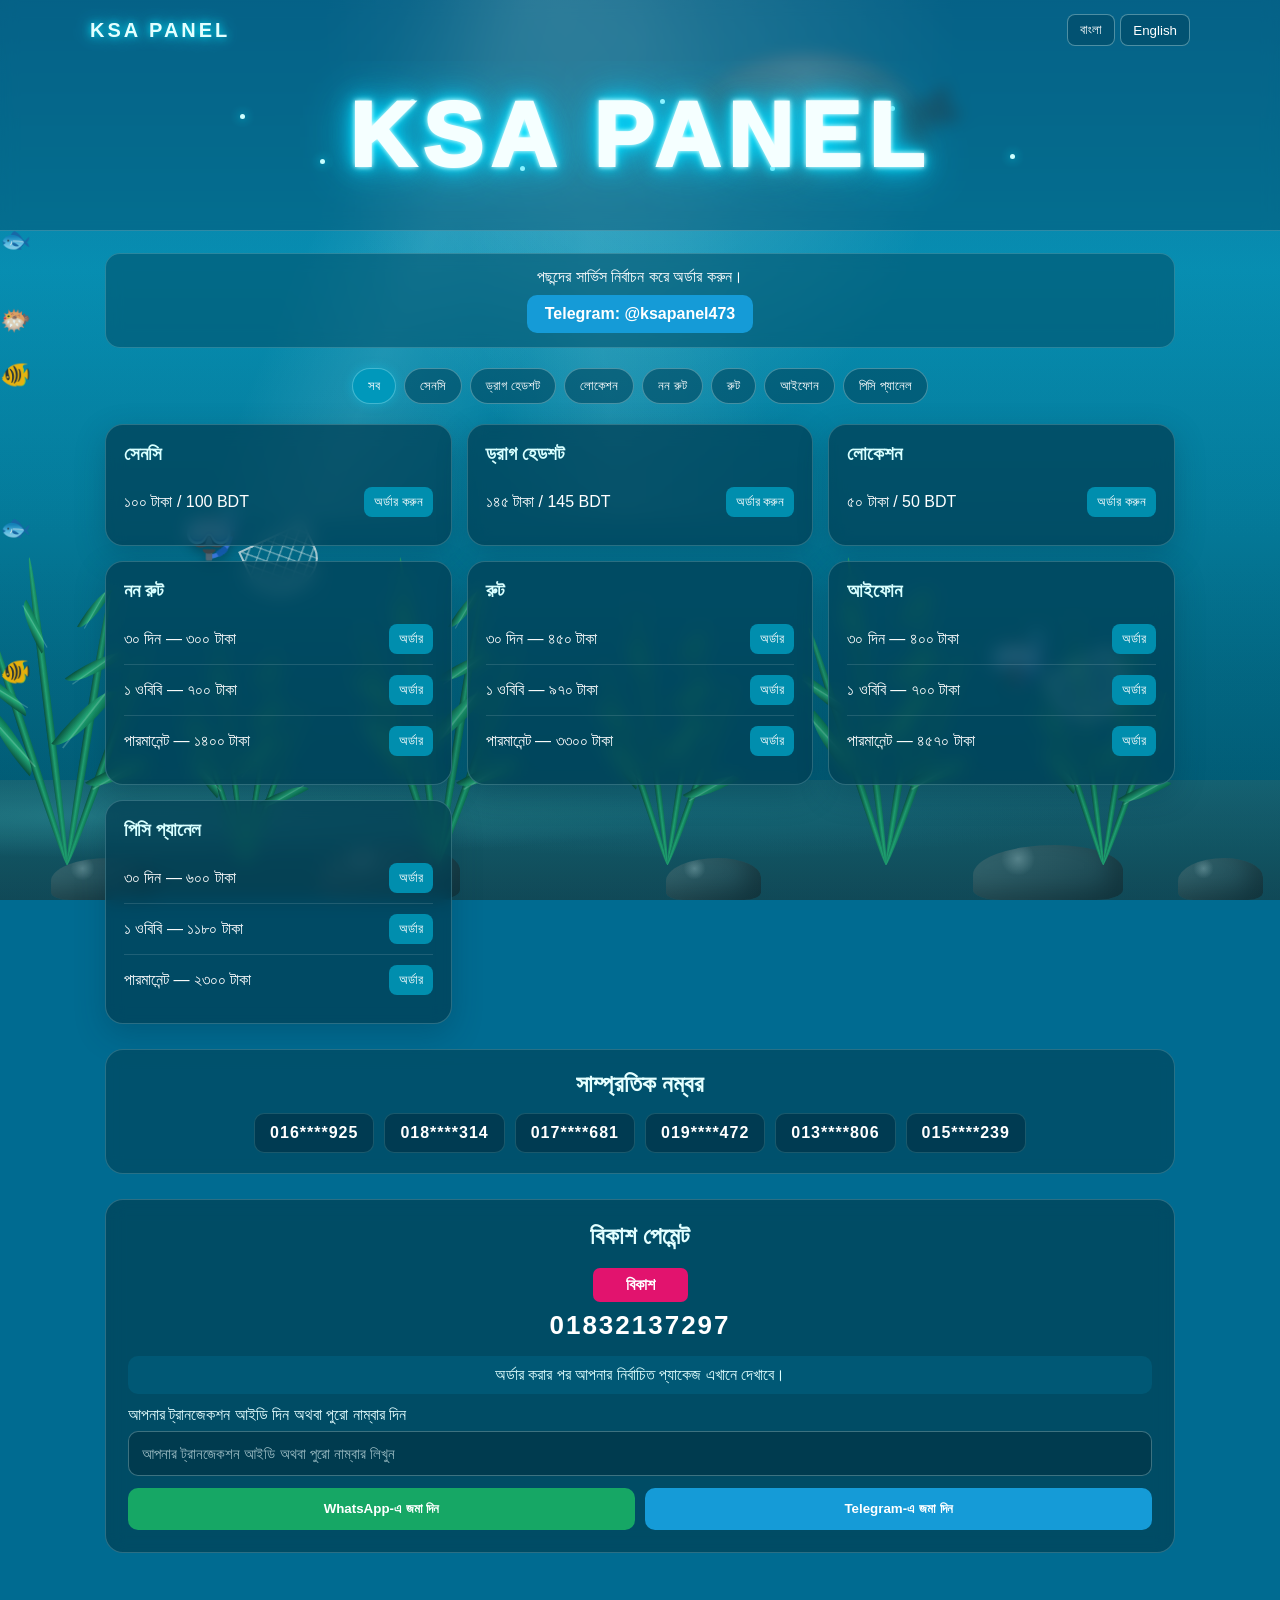
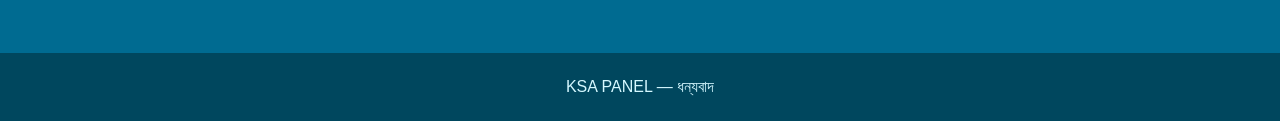
==== commit b95e5eb0: "Add files via upload" ====
--- a/index.html
+++ b/index.html
@@ -18,49 +18,94 @@
 
 body{
   font-family:Arial,"Noto Sans Bengali",sans-serif;
-  background:#00101c;
   color:#fff;
   overflow-x:hidden;
-}
-
-/* =========================
-   OCEAN
-========================= */
+  background:#006b91;
+}
+
+/* =========================
+   OCEAN BACKGROUND
+========================= */
+
 .ocean{
   position:fixed;
   inset:0;
-  z-index:-10;
+  z-index:-20;
   overflow:hidden;
   background:
-    radial-gradient(circle at 50% 0%,rgba(30,210,255,.18),transparent 35%),
-    linear-gradient(#001b2b 0%,#003e59 38%,#002b3d 70%,#00151f 100%);
-}
-
-.water-light{
-  position:absolute;
-  top:-120px;
-  left:50%;
-  width:900px;
-  height:500px;
-  transform:translateX(-50%);
-  background:radial-gradient(ellipse,rgba(120,240,255,.16),transparent 68%);
-  animation:lightMove 9s ease-in-out infinite alternate;
-}
-
-@keyframes lightMove{
-  from{transform:translateX(-55%) rotate(-3deg) scale(1)}
-  to{transform:translateX(-45%) rotate(3deg) scale(1.12)}
+    linear-gradient(
+      180deg,
+      #006f9d 0%,
+      #008db2 30%,
+      #007e9f 55%,
+      #006985 75%,
+      #00566f 100%
+    );
+}
+
+.ocean:after{
+  content:"";
+  position:absolute;
+  inset:0;
+  background:
+    radial-gradient(
+      ellipse at 50% 5%,
+      rgba(220,255,255,.25),
+      transparent 35%
+    ),
+    linear-gradient(
+      180deg,
+      rgba(255,255,255,.04),
+      rgba(0,35,55,.08)
+    );
+  pointer-events:none;
+}
+
+.water-rays{
+  position:absolute;
+  top:-180px;
+  left:10%;
+  width:80%;
+  height:700px;
+  background:
+    linear-gradient(
+      105deg,
+      transparent 25%,
+      rgba(210,255,255,.12) 35%,
+      transparent 47%
+    ),
+    linear-gradient(
+      75deg,
+      transparent 35%,
+      rgba(210,255,255,.09) 45%,
+      transparent 58%
+    );
+  transform:skewX(-8deg);
+  animation:rays 9s ease-in-out infinite alternate;
+}
+
+@keyframes rays{
+  from{
+    transform:translateX(-30px) skewX(-8deg);
+    opacity:.55;
+  }
+  to{
+    transform:translateX(35px) skewX(-8deg);
+    opacity:1;
+  }
 }
 
 /* =========================
    BUBBLES
 ========================= */
+
 .bubble{
   position:absolute;
   bottom:-50px;
-  border:1px solid rgba(210,250,255,.45);
+  border:1px solid rgba(255,255,255,.65);
   border-radius:50%;
-  background:rgba(255,255,255,.04);
+  background:rgba(255,255,255,.12);
+  box-shadow:0 0 8px rgba(220,255,255,.3);
   animation:bubbleUp linear infinite;
 }
 
@@ -69,8 +114,12 @@
     transform:translateY(0) translateX(0);
     opacity:0;
   }
-  10%{opacity:.7}
-  50%{transform:translateY(-50vh) translateX(25px)}
+  10%{
+    opacity:.8;
+  }
+  50%{
+    transform:translateY(-50vh) translateX(25px);
+  }
   100%{
     transform:translateY(-115vh) translateX(-30px);
     opacity:0;
@@ -78,84 +127,132 @@
 }
 
 /* =========================
-   REALISTIC SEAWEED
-========================= */
+   SEABED
+========================= */
+
 .seabed{
   position:absolute;
   bottom:0;
   left:0;
   width:100%;
-  height:100px;
+  height:120px;
   background:
-    radial-gradient(ellipse at 20% 20%,#123f46,transparent 35%),
-    radial-gradient(ellipse at 70% 30%,#0b3038,transparent 40%),
-    linear-gradient(#102d35,#061a22);
+    radial-gradient(
+      ellipse at 10% 30%,
+      #25808a 0,
+      transparent 35%
+    ),
+    radial-gradient(
+      ellipse at 55% 20%,
+      #176a78 0,
+      transparent 40%
+    ),
+    linear-gradient(
+      180deg,
+      #176675,
+      #124c59
+    );
   opacity:.95;
 }
 
 .rock{
   position:absolute;
   bottom:0;
+  height:42px;
+  width:105px;
+  border-radius:60% 50% 20% 20%;
+  background:
+    radial-gradient(circle at 30% 25%,#5c8990,transparent 15%),
+    linear-gradient(145deg,#386a72,#17444e);
+  box-shadow:inset -15px -10px 20px rgba(0,0,0,.22);
+}
+
+.rock1{left:4%}
+.rock2{left:25%;width:140px;height:55px}
+.rock3{left:52%;width:95px}
+.rock4{left:76%;width:150px;height:55px}
+.rock5{left:92%;width:85px}
+
+/* =========================
+   REALISTIC SEAWEED
+========================= */
+
+.weed{
+  position:absolute;
+  bottom:35px;
   width:100px;
-  height:45px;
-  border-radius:55% 45% 20% 20%;
-  background:linear-gradient(145deg,#26474d,#0b2229);
-  box-shadow:inset -15px -10px 20px rgba(0,0,0,.45);
-}
-
-.rock1{left:5%}
-.rock2{left:24%;width:130px;height:55px}
-.rock3{left:52%;width:90px}
-.rock4{left:76%;width:145px;height:50px}
-.rock5{left:91%;width:80px}
-
-.weed-cluster{
-  position:absolute;
-  bottom:20px;
-  width:110px;
   height:330px;
   transform-origin:bottom center;
   animation:weedSway 5s ease-in-out infinite;
 }
 
-.weed-cluster.slow{
+.weed:nth-of-type(2){
   animation-duration:7s;
 }
 
-.weed-cluster.fast{
+.weed:nth-of-type(3){
   animation-duration:4s;
 }
 
 @keyframes weedSway{
-  0%,100%{transform:rotate(-2deg)}
-  50%{transform:rotate(5deg)}
+  0%,100%{
+    transform:rotate(-3deg);
+  }
+  50%{
+    transform:rotate(6deg);
+  }
 }
 
 .stem{
   position:absolute;
   bottom:0;
   left:50%;
-  width:9px;
-  height:280px;
+  width:8px;
   border-radius:100%;
-  background:linear-gradient(90deg,#063f2b,#15945f,#07502f);
+  background:
+    linear-gradient(
+      90deg,
+      #07513d,
+      #21a875,
+      #08724f
+    );
   transform-origin:bottom;
 }
 
-.stem.s1{transform:rotate(-18deg);height:240px}
-.stem.s2{transform:rotate(-7deg);height:310px}
-.stem.s3{transform:rotate(8deg);height:270px}
-.stem.s4{transform:rotate(18deg);height:225px}
+.s1{
+  height:250px;
+  transform:rotate(-18deg);
+}
+
+.s2{
+  height:310px;
+  transform:rotate(-7deg);
+}
+
+.s3{
+  height:275px;
+  transform:rotate(9deg);
+}
+
+.s4{
+  height:230px;
+  transform:rotate(20deg);
+}
 
 .leaf{
   position:absolute;
-  width:24px;
-  height:95px;
+  width:23px;
+  height:90px;
   border-radius:100% 0 100% 0;
-  background:linear-gradient(90deg,#064a30,#20a96d,#087345);
+  background:
+    linear-gradient(
+      90deg,
+      #075039,
+      #25b47b,
+      #08774e
+    );
+  opacity:.95;
   transform-origin:bottom center;
-  opacity:.9;
-  filter:drop-shadow(0 0 3px rgba(0,255,160,.12));
 }
 
 .leaf:after{
@@ -165,85 +262,118 @@
   top:5%;
   width:2px;
   height:90%;
-  background:rgba(180,255,210,.2);
-}
-
-.l1{left:15px;bottom:105px;transform:rotate(-42deg) scale(.8)}
-.l2{left:5px;bottom:165px;transform:rotate(-58deg) scale(.65)}
-.l3{left:36px;bottom:125px;transform:rotate(38deg) scale(.9)}
-.l4{left:45px;bottom:190px;transform:rotate(55deg) scale(.68)}
-.l5{left:25px;bottom:220px;transform:rotate(-30deg) scale(.6)}
-.l6{left:58px;bottom:245px;transform:rotate(30deg) scale(.55)}
-.l7{left:65px;bottom:80px;transform:rotate(60deg) scale(.75)}
-
-.weed-far{
-  opacity:.45;
-  transform:scale(.65);
-  filter:blur(1px);
-}
-
-/* =========================
-   GIANT TOP VIEW WHALE
-========================= */
+  background:rgba(210,255,230,.25);
+}
+
+.l1{
+  left:12px;
+  bottom:95px;
+  transform:rotate(-42deg) scale(.8);
+}
+
+.l2{
+  left:5px;
+  bottom:155px;
+  transform:rotate(-58deg) scale(.65);
+}
+
+.l3{
+  left:35px;
+  bottom:115px;
+  transform:rotate(38deg) scale(.9);
+}
+
+.l4{
+  left:45px;
+  bottom:180px;
+  transform:rotate(55deg) scale(.7);
+}
+
+.l5{
+  left:23px;
+  bottom:215px;
+  transform:rotate(-30deg) scale(.6);
+}
+
+.l6{
+  left:58px;
+  bottom:235px;
+  transform:rotate(30deg) scale(.55);
+}
+
+.l7{
+  left:65px;
+  bottom:75px;
+  transform:rotate(60deg) scale(.75);
+}
+
+/* =========================
+   BIG WHALE - TOP VIEW
+========================= */
+
 .whale{
   position:absolute;
-  top:45px;
+  top:35px;
   left:50%;
-  width:300px;
+  width:330px;
   height:170px;
-  transform:translateX(-50%);
-  animation:whaleSwim 14s ease-in-out infinite;
-  opacity:.68;
+  animation:whaleMove 15s ease-in-out infinite;
+  opacity:.75;
 }
 
 .whale-body{
   position:absolute;
-  left:45px;
+  left:55px;
   top:20px;
-  width:210px;
+  width:220px;
   height:125px;
-  border-radius:55% 48% 52% 45%;
+  border-radius:55% 50% 52% 48%;
   background:
-    radial-gradient(ellipse at 50% 25%,#547d91,#23485b 50%,#102d3c 100%);
+    radial-gradient(
+      ellipse at 50% 20%,
+      #7897a5,
+      #3b6475 48%,
+      #1c4658 100%
+    );
   box-shadow:
-    inset 0 15px 20px rgba(255,255,255,.08),
-    0 10px 30px rgba(0,0,0,.25);
+    inset 0 12px 18px rgba(255,255,255,.16),
+    0 10px 30px rgba(0,50,70,.25);
 }
 
 .whale-head{
   position:absolute;
-  left:25px;
-  top:48px;
+  left:32px;
+  top:49px;
   width:75px;
-  height:75px;
+  height:70px;
   border-radius:50%;
-  background:#294f61;
+  background:#315c6c;
 }
 
 .whale-fin{
   position:absolute;
   top:72px;
-  width:75px;
-  height:32px;
-  background:#173a4a;
+  width:82px;
+  height:34px;
+  background:#204858;
   border-radius:100% 0;
 }
 
 .whale-fin.left{
-  left:25px;
+  left:30px;
   transform:rotate(-28deg);
 }
 
 .whale-fin.right{
-  right:25px;
+  right:30px;
   transform:rotate(28deg) scaleX(-1);
 }
 
 .whale-tail{
   position:absolute;
   right:0;
-  top:60px;
-  width:65px;
+  top:62px;
+  width:70px;
   height:60px;
 }
 
@@ -251,9 +381,9 @@
 .whale-tail:after{
   content:"";
   position:absolute;
-  width:55px;
-  height:30px;
-  background:#183b4c;
+  width:58px;
+  height:32px;
+  background:#204858;
   border-radius:100% 0;
 }
 
@@ -267,93 +397,121 @@
 
 .whale-eye{
   position:absolute;
-  left:49px;
-  top:73px;
+  left:55px;
+  top:72px;
   width:6px;
   height:6px;
-  background:#06131a;
+  background:#03151d;
   border-radius:50%;
 }
 
-@keyframes whaleSwim{
-  0%{transform:translateX(-150%) rotate(-3deg)}
-  45%{transform:translateX(-20%) rotate(2deg)}
-  55%{transform:translateX(-20%) rotate(2deg)}
-  100%{transform:translateX(100%) rotate(-3deg)}
-}
-
-/* =========================
-   DIVERS CATCHING FISH
-========================= */
+@keyframes whaleMove{
+  0%{
+    transform:translateX(-160%) rotate(-4deg);
+  }
+  45%{
+    transform:translateX(-30%) rotate(2deg);
+  }
+  55%{
+    transform:translateX(-30%) rotate(2deg);
+  }
+  100%{
+    transform:translateX(110%) rotate(-3deg);
+  }
+}
+
+/* =========================
+   DIVERS
+========================= */
+
 .diver{
   position:absolute;
+  width:140px;
+  height:110px;
   z-index:4;
-  width:130px;
-  height:110px;
-  animation:diverSwim 8s ease-in-out infinite;
+  animation:diverMove 8s ease-in-out infinite;
 }
 
 .diver.one{
-  left:18%;
-  top:55%;
+  left:14%;
+  top:56%;
 }
 
 .diver.two{
-  right:15%;
+  right:12%;
   top:70%;
   animation-delay:2s;
 }
 
 .diver-person{
   position:absolute;
-  font-size:48px;
-  transform:rotate(-20deg);
+  font-size:50px;
+  filter:drop-shadow(0 5px 5px rgba(0,0,0,.25));
 }
 
 .net{
   position:absolute;
   right:0;
   top:30px;
-  width:70px;
-  height:55px;
-  border:2px solid rgba(220,255,255,.7);
-  border-radius:0 0 50% 50%;
+  width:72px;
+  height:58px;
+  border:2px solid rgba(240,255,255,.8);
+  border-radius:0 0 55% 55%;
   transform:rotate(-25deg);
   background:
-    repeating-linear-gradient(45deg,transparent 0 8px,rgba(220,255,255,.45) 9px 10px),
-    repeating-linear-gradient(-45deg,transparent 0 8px,rgba(220,255,255,.45) 9px 10px);
-}
-
-@keyframes diverSwim{
-  0%,100%{transform:translate(0,0) rotate(-3deg)}
-  50%{transform:translate(55px,-30px) rotate(5deg)}
-}
-
-/* =========================
-   FLOATING FISH
-========================= */
+    repeating-linear-gradient(
+      45deg,
+      transparent 0 8px,
+      rgba(230,255,255,.55) 9px 10px
+    ),
+    repeating-linear-gradient(
+      -45deg,
+      transparent 0 8px,
+      rgba(230,255,255,.55) 9px 10px
+    );
+}
+
+@keyframes diverMove{
+  0%,100%{
+    transform:translate(0,0) rotate(-3deg);
+  }
+  50%{
+    transform:translate(55px,-30px) rotate(5deg);
+  }
+}
+
+/* =========================
+   FREE FISH
+========================= */
+
 .free-fish{
   position:absolute;
-  font-size:24px;
-  animation:fishSwim linear infinite;
-  opacity:.8;
-}
-
-@keyframes fishSwim{
-  from{transform:translateX(-120px)}
-  to{transform:translateX(calc(100vw + 150px))}
+  font-size:25px;
+  z-index:3;
+  animation:fishMove linear infinite;
+  opacity:.9;
+}
+
+@keyframes fishMove{
+  from{
+    transform:translateX(-120px);
+  }
+  to{
+    transform:translateX(calc(100vw + 150px));
+  }
 }
 
 /* =========================
    HEADER
 ========================= */
+
 header{
   position:relative;
   z-index:10;
-  padding:15px;
-  background:rgba(0,10,18,.55);
-  backdrop-filter:blur(10px);
-  border-bottom:1px solid rgba(100,230,255,.12);
+  padding:14px;
+  background:rgba(0,72,100,.42);
+  backdrop-filter:blur(8px);
+  border-bottom:1px solid rgba(220,255,255,.2);
 }
 
 .topbar{
@@ -362,14 +520,16 @@
   display:flex;
   justify-content:space-between;
   align-items:center;
-  gap:15px;
-}
-
-.logo-text{
+}
+
+.brand{
+  font-size:20px;
   font-weight:900;
   letter-spacing:3px;
-  font-size:19px;
-  color:#bafaff;
+  color:#e4ffff;
+  text-shadow:
+    0 0 8px #00eaff,
+    0 0 20px rgba(0,220,255,.6);
 }
 
 .lang-switch{
@@ -378,34 +538,87 @@
 }
 
 .lang-switch button{
-  border:1px solid rgba(0,230,255,.35);
-  background:rgba(0,40,60,.6);
-  color:#fff;
   padding:7px 12px;
   border-radius:8px;
+  border:1px solid rgba(220,255,255,.35);
+  background:rgba(0,70,95,.55);
+  color:#fff;
   cursor:pointer;
 }
 
 /* =========================
-   FISH LOGO
-========================= */
+   CLEAR KSA PANEL TITLE
+========================= */
+
 .logo-area{
   position:relative;
-  max-width:900px;
-  height:190px;
-  margin:15px auto 0;
-}
-
-#fishLogo{
-  position:absolute;
-  inset:0;
-  width:100%;
-  height:100%;
+  max-width:1000px;
+  margin:15px auto 5px;
+  min-height:150px;
+  display:flex;
+  align-items:center;
+  justify-content:center;
+  overflow:hidden;
+}
+
+.ksa-title{
+  position:relative;
+  z-index:3;
+  text-align:center;
+  font-size:clamp(42px,9vw,90px);
+  font-weight:1000;
+  letter-spacing:8px;
+  color:#f5ffff;
+  text-shadow:
+    0 0 5px #fff,
+    0 0 12px #00eaff,
+    0 0 25px #00cfff,
+    0 0 50px rgba(0,220,255,.8);
+  animation:titleGlow 3s ease-in-out infinite;
+}
+
+@keyframes titleGlow{
+  0%,100%{
+    transform:scale(1);
+    text-shadow:
+      0 0 5px #fff,
+      0 0 12px #00eaff,
+      0 0 25px #00cfff;
+  }
+  50%{
+    transform:scale(1.025);
+    text-shadow:
+      0 0 8px #fff,
+      0 0 20px #00eaff,
+      0 0 45px #00cfff;
+  }
+}
+
+.particle{
+  position:absolute;
+  width:5px;
+  height:5px;
+  border-radius:50%;
+  background:#cfffff;
+  box-shadow:0 0 10px #00eaff;
+  animation:particleFloat 4s ease-in-out infinite;
+}
+
+@keyframes particleFloat{
+  0%,100%{
+    transform:translateY(0) scale(.7);
+    opacity:.35;
+  }
+  50%{
+    transform:translateY(-25px) scale(1.3);
+    opacity:1;
+  }
 }
 
 /* =========================
    MAIN
 ========================= */
+
 main{
   position:relative;
   z-index:5;
@@ -416,16 +629,17 @@
 
 .notice{
   text-align:center;
-  padding:12px;
-  margin:12px 0;
+  padding:14px;
+  margin:12px 0 18px;
   border-radius:15px;
-  background:rgba(0,35,50,.75);
-  border:1px solid rgba(0,220,255,.2);
+  background:rgba(0,80,105,.58);
+  border:1px solid rgba(200,255,255,.2);
+  backdrop-filter:blur(8px);
 }
 
 .telegram{
   display:inline-block;
-  margin-top:8px;
+  margin-top:9px;
   padding:10px 18px;
   border-radius:10px;
   background:#159bd7;
@@ -435,8 +649,9 @@
 }
 
 /* =========================
-   CATEGORY
-========================= */
+   CATEGORIES
+========================= */
+
 .categories{
   display:flex;
   flex-wrap:wrap;
@@ -446,8 +661,8 @@
 }
 
 .categories button{
-  border:1px solid rgba(0,220,255,.28);
-  background:rgba(0,40,60,.75);
+  border:1px solid rgba(220,255,255,.3);
+  background:rgba(0,76,100,.65);
   color:#fff;
   padding:9px 15px;
   border-radius:20px;
@@ -455,29 +670,33 @@
 }
 
 .categories button.active{
-  background:#007ea3;
+  background:#0098bb;
+  box-shadow:0 0 12px rgba(0,220,255,.3);
 }
 
 /* =========================
    PRODUCTS
 ========================= */
+
 .products{
   display:grid;
-  grid-template-columns:repeat(auto-fit,minmax(260px,1fr));
+  grid-template-columns:
+    repeat(auto-fit,minmax(270px,1fr));
   gap:15px;
 }
 
 .product{
-  background:rgba(0,17,30,.78);
-  border:1px solid rgba(80,220,255,.16);
+  background:rgba(0,61,82,.7);
+  border:1px solid rgba(210,255,255,.2);
   border-radius:18px;
   padding:18px;
-  box-shadow:0 10px 35px rgba(0,0,0,.2);
-  backdrop-filter:blur(8px);
+  box-shadow:
+    0 10px 30px rgba(0,45,65,.25);
+  backdrop-filter:blur(9px);
 }
 
 .product h3{
-  color:#a8f7ff;
+  color:#d8ffff;
   margin-bottom:12px;
 }
 
@@ -487,7 +706,7 @@
   align-items:center;
   gap:8px;
   padding:10px 0;
-  border-bottom:1px solid rgba(255,255,255,.07);
+  border-bottom:1px solid rgba(255,255,255,.12);
 }
 
 .package:last-child{
@@ -496,7 +715,7 @@
 
 .package-order{
   border:0;
-  background:#0085a8;
+  background:#008eae;
   color:#fff;
   padding:7px 10px;
   border-radius:8px;
@@ -505,25 +724,61 @@
 }
 
 .package-order:hover{
-  background:#00a9d2;
+  background:#00accb;
+}
+
+/* =========================
+   NUMBERS
+========================= */
+
+.numbers-section{
+  margin-top:25px;
+  padding:20px;
+  border-radius:18px;
+  background:rgba(0,70,92,.68);
+  border:1px solid rgba(220,255,255,.18);
+  backdrop-filter:blur(8px);
+}
+
+.numbers-section h2{
+  text-align:center;
+  color:#e5ffff;
+  margin-bottom:15px;
+}
+
+.number-list{
+  display:flex;
+  justify-content:center;
+  flex-wrap:wrap;
+  gap:10px;
+}
+
+.masked-number{
+  padding:10px 15px;
+  border-radius:10px;
+  background:rgba(0,35,50,.45);
+  border:1px solid rgba(180,255,255,.15);
+  font-weight:bold;
+  letter-spacing:1px;
 }
 
 /* =========================
    PAYMENT
 ========================= */
+
 .section{
   margin-top:25px;
   padding:22px;
-  background:rgba(0,17,30,.82);
-  border:1px solid rgba(80,220,255,.16);
+  background:rgba(0,66,87,.74);
+  border:1px solid rgba(220,255,255,.2);
   border-radius:18px;
-  backdrop-filter:blur(8px);
+  backdrop-filter:blur(9px);
 }
 
 .section h2{
   text-align:center;
   margin-bottom:18px;
-  color:#aefaff;
+  color:#e2ffff;
 }
 
 .bkash{
@@ -539,7 +794,7 @@
 
 .bkash-number{
   text-align:center;
-  font-size:25px;
+  font-size:26px;
   font-weight:bold;
   letter-spacing:2px;
   margin-bottom:15px;
@@ -550,29 +805,34 @@
   padding:10px;
   margin-bottom:12px;
   border-radius:10px;
-  background:rgba(0,100,130,.2);
-  color:#bdfaff;
+  background:rgba(0,150,180,.18);
+  color:#e0ffff;
 }
 
 .payment-label{
   display:block;
   margin-bottom:7px;
-  color:#c7edf2;
+  color:#e5ffff;
 }
 
 #trx{
   width:100%;
   padding:13px;
-  border:1px solid rgba(0,220,255,.25);
+  border:1px solid rgba(220,255,255,.28);
   border-radius:10px;
-  background:rgba(0,0,0,.3);
-  color:white;
+  background:rgba(0,40,55,.45);
+  color:#fff;
   outline:none;
   font-size:15px;
 }
 
+#trx::placeholder{
+  color:rgba(235,255,255,.65);
+}
+
 #trx:focus{
-  border-color:#00dfff;
+  border-color:#00eaff;
+  box-shadow:0 0 15px rgba(0,220,255,.2);
 }
 
 .payment-actions{
@@ -586,7 +846,7 @@
   border:0;
   padding:13px;
   border-radius:10px;
-  color:white;
+  color:#fff;
   cursor:pointer;
   font-weight:bold;
 }
@@ -602,29 +862,37 @@
 /* =========================
    FOOTER
 ========================= */
+
 footer{
   position:relative;
   z-index:5;
   text-align:center;
   padding:25px;
-  background:rgba(0,8,14,.65);
-  color:#a9dce5;
-}
-
-/* MOBILE */
+  background:rgba(0,58,76,.72);
+  color:#d4f8ff;
+}
+
+/* =========================
+   MOBILE
+========================= */
+
 @media(max-width:600px){
+
   .logo-area{
-    height:145px;
+    min-height:115px;
+  }
+
+  .ksa-title{
+    font-size:clamp(31px,10vw,52px);
+    letter-spacing:3px;
   }
 
   .whale{
-    transform:scale(.65);
-    left:50%;
-    top:25px;
+    transform:scale(.62);
   }
 
   .diver.one{
-    left:2%;
+    left:0;
   }
 
   .diver.two{
@@ -642,6 +910,7 @@
   .package-order{
     font-size:12px;
   }
+
 }
 </style>
 </head>
@@ -649,86 +918,123 @@
 <body>
 
 <!-- =========================
-     OCEAN BACKGROUND
+     OCEAN
 ========================= -->
+
 <div class="ocean">
 
-  <div class="water-light"></div>
-
+  <div class="water-rays"></div>
+
+  <!-- Bubbles -->
+  <div class="bubble" style="left:5%;width:10px;height:10px;animation-duration:8s"></div>
+  <div class="bubble" style="left:13%;width:7px;height:7px;animation-duration:11s"></div>
+  <div class="bubble" style="left:22%;width:13px;height:13px;animation-duration:9s"></div>
+  <div class="bubble" style="left:36%;width:8px;height:8px;animation-duration:12s"></div>
+  <div class="bubble" style="left:48%;width:11px;height:11px;animation-duration:10s"></div>
+  <div class="bubble" style="left:61%;width:7px;height:7px;animation-duration:13s"></div>
+  <div class="bubble" style="left:74%;width:12px;height:12px;animation-duration:9s"></div>
+  <div class="bubble" style="left:89%;width:8px;height:8px;animation-duration:12s"></div>
+
+  <!-- Seabed -->
   <div class="seabed"></div>
 
-  <!-- Rocks -->
   <div class="rock rock1"></div>
   <div class="rock rock2"></div>
   <div class="rock rock3"></div>
   <div class="rock rock4"></div>
   <div class="rock rock5"></div>
 
-  <!-- Realistic seaweed clusters -->
-  <div class="weed-cluster weed-far slow" style="left:2%">
-    <span class="stem s1"></span><span class="stem s2"></span>
-    <span class="stem s3"></span><span class="stem s4"></span>
-    <span class="leaf l1"></span><span class="leaf l2"></span>
-    <span class="leaf l3"></span><span class="leaf l4"></span>
-    <span class="leaf l5"></span><span class="leaf l6"></span>
+  <!-- Seaweed 1 -->
+  <div class="weed" style="left:1%">
+    <span class="stem s1"></span>
+    <span class="stem s2"></span>
+    <span class="stem s3"></span>
+    <span class="stem s4"></span>
+    <span class="leaf l1"></span>
+    <span class="leaf l2"></span>
+    <span class="leaf l3"></span>
+    <span class="leaf l4"></span>
+    <span class="leaf l5"></span>
+    <span class="leaf l6"></span>
     <span class="leaf l7"></span>
   </div>
 
-  <div class="weed-cluster" style="left:12%">
-    <span class="stem s1"></span><span class="stem s2"></span>
-    <span class="stem s3"></span><span class="stem s4"></span>
-    <span class="leaf l1"></span><span class="leaf l2"></span>
-    <span class="leaf l3"></span><span class="leaf l4"></span>
-    <span class="leaf l5"></span><span class="leaf l6"></span>
+  <!-- Seaweed 2 -->
+  <div class="weed" style="left:15%;transform:scale(.75)">
+    <span class="stem s1"></span>
+    <span class="stem s2"></span>
+    <span class="stem s3"></span>
+    <span class="stem s4"></span>
+    <span class="leaf l1"></span>
+    <span class="leaf l2"></span>
+    <span class="leaf l3"></span>
+    <span class="leaf l4"></span>
+    <span class="leaf l5"></span>
+    <span class="leaf l6"></span>
     <span class="leaf l7"></span>
   </div>
 
-  <div class="weed-cluster slow" style="left:31%;transform:scale(.8)">
-    <span class="stem s1"></span><span class="stem s2"></span>
-    <span class="stem s3"></span><span class="stem s4"></span>
-    <span class="leaf l1"></span><span class="leaf l2"></span>
-    <span class="leaf l3"></span><span class="leaf l4"></span>
-    <span class="leaf l5"></span><span class="leaf l6"></span>
+  <!-- Seaweed 3 -->
+  <div class="weed" style="left:30%">
+    <span class="stem s1"></span>
+    <span class="stem s2"></span>
+    <span class="stem s3"></span>
+    <span class="stem s4"></span>
+    <span class="leaf l1"></span>
+    <span class="leaf l2"></span>
+    <span class="leaf l3"></span>
+    <span class="leaf l4"></span>
+    <span class="leaf l5"></span>
+    <span class="leaf l6"></span>
     <span class="leaf l7"></span>
   </div>
 
-  <div class="weed-cluster fast" style="left:46%;transform:scale(.95)">
-    <span class="stem s1"></span><span class="stem s2"></span>
-    <span class="stem s3"></span><span class="stem s4"></span>
-    <span class="leaf l1"></span><span class="leaf l2"></span>
-    <span class="leaf l3"></span><span class="leaf l4"></span>
-    <span class="leaf l5"></span><span class="leaf l6"></span>
+  <!-- Seaweed 4 -->
+  <div class="weed" style="left:48%;transform:scale(.85)">
+    <span class="stem s1"></span>
+    <span class="stem s2"></span>
+    <span class="stem s3"></span>
+    <span class="stem s4"></span>
+    <span class="leaf l1"></span>
+    <span class="leaf l2"></span>
+    <span class="leaf l3"></span>
+    <span class="leaf l4"></span>
+    <span class="leaf l5"></span>
+    <span class="leaf l6"></span>
     <span class="leaf l7"></span>
   </div>
 
-  <div class="weed-cluster slow" style="left:64%">
-    <span class="stem s1"></span><span class="stem s2"></span>
-    <span class="stem s3"></span><span class="stem s4"></span>
-    <span class="leaf l1"></span><span class="leaf l2"></span>
-    <span class="leaf l3"></span><span class="leaf l4"></span>
-    <span class="leaf l5"></span><span class="leaf l6"></span>
+  <!-- Seaweed 5 -->
+  <div class="weed" style="left:65%">
+    <span class="stem s1"></span>
+    <span class="stem s2"></span>
+    <span class="stem s3"></span>
+    <span class="stem s4"></span>
+    <span class="leaf l1"></span>
+    <span class="leaf l2"></span>
+    <span class="leaf l3"></span>
+    <span class="leaf l4"></span>
+    <span class="leaf l5"></span>
+    <span class="leaf l6"></span>
     <span class="leaf l7"></span>
   </div>
 
-  <div class="weed-cluster fast" style="left:80%;transform:scale(.85)">
-    <span class="stem s1"></span><span class="stem s2"></span>
-    <span class="stem s3"></span><span class="stem s4"></span>
-    <span class="leaf l1"></span><span class="leaf l2"></span>
-    <span class="leaf l3"></span><span class="leaf l4"></span>
-    <span class="leaf l5"></span><span class="leaf l6"></span>
+  <!-- Seaweed 6 -->
+  <div class="weed" style="left:82%;transform:scale(.8)">
+    <span class="stem s1"></span>
+    <span class="stem s2"></span>
+    <span class="stem s3"></span>
+    <span class="stem s4"></span>
+    <span class="leaf l1"></span>
+    <span class="leaf l2"></span>
+    <span class="leaf l3"></span>
+    <span class="leaf l4"></span>
+    <span class="leaf l5"></span>
+    <span class="leaf l6"></span>
     <span class="leaf l7"></span>
   </div>
 
-  <div class="weed-cluster weed-far slow" style="left:94%">
-    <span class="stem s1"></span><span class="stem s2"></span>
-    <span class="stem s3"></span><span class="stem s4"></span>
-    <span class="leaf l1"></span><span class="leaf l2"></span>
-    <span class="leaf l3"></span><span class="leaf l4"></span>
-    <span class="leaf l5"></span><span class="leaf l6"></span>
-    <span class="leaf l7"></span>
-  </div>
-
-  <!-- Giant top-view whale -->
+  <!-- Big Whale -->
   <div class="whale">
     <div class="whale-body"></div>
     <div class="whale-head"></div>
@@ -738,7 +1044,7 @@
     <div class="whale-eye"></div>
   </div>
 
-  <!-- Divers catching fish -->
+  <!-- Divers -->
   <div class="diver one">
     <div class="diver-person">🤿</div>
     <div class="net"></div>
@@ -749,288 +1055,666 @@
     <div class="net"></div>
   </div>
 
-  <!-- Free fish -->
-  <div class="free-fish" style="top:28%;animation-duration:16s;animation-delay:-4s">🐟</div>
-  <div class="free-fish" style="top:42%;animation-duration:20s;animation-delay:-10s">🐠</div>
-  <div class="free-fish" style="top:63%;animation-duration:17s;animation-delay:-7s">🐟</div>
-  <div class="free-fish" style="top:78%;animation-duration:22s;animation-delay:-14s">🐠</div>
-  <div class="free-fish" style="top:35%;animation-duration:19s;animation-delay:-2s">🐡</div>
-
-  <!-- Bubbles -->
-  <div class="bubble" style="left:8%;width:10px;height:10px;animation-duration:8s"></div>
-  <div class="bubble" style="left:15%;width:6px;height:6px;animation-duration:11s"></div>
-  <div class="bubble" style="left:25%;width:13px;height:13px;animation-duration:9s"></div>
-  <div class="bubble" style="left:40%;width:8px;height:8px;animation-duration:12s"></div>
-  <div class="bubble" style="left:56%;width:11px;height:11px;animation-duration:10s"></div>
-  <div class="bubble" style="left:72%;width:7px;height:7px;animation-duration:13s"></div>
-  <div class="bubble" style="left:87%;width:12px;height:12px;animation-duration:9s"></div>
+  <!-- Fish -->
+  <div class="free-fish"
+       style="top:25%;animation-duration:16s;animation-delay:-4s">
+    🐟
+  </div>
+
+  <div class="free-fish"
+       style="top:40%;animation-duration:20s;animation-delay:-10s">
+    🐠
+  </div>
+
+  <div class="free-fish"
+       style="top:57%;animation-duration:17s;animation-delay:-7s">
+    🐟
+  </div>
+
+  <div class="free-fish"
+       style="top:73%;animation-duration:22s;animation-delay:-14s">
+    🐠
+  </div>
+
+  <div class="free-fish"
+       style="top:34%;animation-duration:19s;animation-delay:-2s">
+    🐡
+  </div>
 
 </div>
+
 
 <!-- =========================
      HEADER
 ========================= -->
+
 <header>
+
   <div class="topbar">
 
-    <div class="logo-text">KSA PANEL</div>
+    <div class="brand">
+      KSA PANEL
+    </div>
 
     <div class="lang-switch">
-      <button onclick="setLanguage('bn')">বাংলা</button>
-      <button onclick="setLanguage('en')">English</button>
+      <button onclick="setLanguage('bn')">
+        বাংলা
+      </button>
+
+      <button onclick="setLanguage('en')">
+        English
+      </button>
     </div>
 
   </div>
 
-  <!-- Fish make KSA PANEL -->
+  <!-- CLEAR TITLE -->
   <div class="logo-area">
-    <canvas id="fishLogo"></canvas>
-  </div>
+
+    <div class="ksa-title">
+      KSA PANEL
+    </div>
+
+    <!-- Particles -->
+    <span class="particle" style="left:10%;top:35%;animation-delay:-1s"></span>
+    <span class="particle" style="left:18%;top:65%;animation-delay:-2s"></span>
+    <span class="particle" style="left:27%;top:25%;animation-delay:-3s"></span>
+    <span class="particle" style="left:38%;top:70%;animation-delay:-1.5s"></span>
+    <span class="particle" style="left:52%;top:25%;animation-delay:-2.5s"></span>
+    <span class="particle" style="left:63%;top:70%;animation-delay:-3.5s"></span>
+    <span class="particle" style="left:75%;top:30%;animation-delay:-1.8s"></span>
+    <span class="particle" style="left:87%;top:62%;animation-delay:-2.8s"></span>
+
+  </div>
+
 </header>
 
+
+<!-- =========================
+     MAIN
+========================= -->
+
 <main>
 
-  <div class="notice"
-       data-bn="পছন্দের সার্ভিস নির্বাচন করে অর্ডার করুন।"
-       data-en="Select your preferred service and place your order.">
-    পছন্দের সার্ভিস নির্বাচন করে অর্ডার করুন।
+  <div class="notice">
+
+    <span
+      data-bn="পছন্দের সার্ভিস নির্বাচন করে অর্ডার করুন।"
+      data-en="Select your preferred service and place your order.">
+      পছন্দের সার্ভিস নির্বাচন করে অর্ডার করুন।
+    </span>
+
     <br>
-    <a class="telegram" href="https://t.me/ksapanel473" target="_blank">
+
+    <a
+      class="telegram"
+      href="https://t.me/ksapanel473"
+      target="_blank">
       Telegram: @ksapanel473
     </a>
-  </div>
+
+  </div>
+
 
   <!-- Categories -->
+
   <div class="categories">
 
-    <button class="active" onclick="filterProducts('all')"
-      data-bn="সব" data-en="All">সব</button>
-
-    <button onclick="filterProducts('sensi')"
-      data-bn="সেনসি" data-en="Sensi">সেনসি</button>
-
-    <button onclick="filterProducts('headshot')"
-      data-bn="ড্রাগ হেডশট" data-en="Drag Headshot">ড্রাগ হেডশট</button>
-
-    <button onclick="filterProducts('location')"
-      data-bn="লোকেশন" data-en="Location">লোকেশন</button>
-
-    <button onclick="filterProducts('nonroot')"
-      data-bn="নন রুট" data-en="Non Root">নন রুট</button>
-
-    <button onclick="filterProducts('root')"
-      data-bn="রুট" data-en="Root">রুট</button>
-
-    <button onclick="filterProducts('iphone')"
-      data-bn="আইফোন" data-en="iPhone">আইফোন</button>
-
-    <button onclick="filterProducts('pc')"
-      data-bn="পিসি প্যানেল" data-en="PC Panel">পিসি প্যানেল</button>
-
-  </div>
+    <button class="active"
+      onclick="filterProducts('all')"
+      data-bn="সব"
+      data-en="All">
+      সব
+    </button>
+
+    <button
+      onclick="filterProducts('sensi')"
+      data-bn="সেনসি"
+      data-en="Sensi">
+      সেনসি
+    </button>
+
+    <button
+      onclick="filterProducts('headshot')"
+      data-bn="ড্রাগ হেডশট"
+      data-en="Drag Headshot">
+      ড্রাগ হেডশট
+    </button>
+
+    <button
+      onclick="filterProducts('location')"
+      data-bn="লোকেশন"
+      data-en="Location">
+      লোকেশন
+    </button>
+
+    <button
+      onclick="filterProducts('nonroot')"
+      data-bn="নন রুট"
+      data-en="Non Root">
+      নন রুট
+    </button>
+
+    <button
+      onclick="filterProducts('root')"
+      data-bn="রুট"
+      data-en="Root">
+      রুট
+    </button>
+
+    <button
+      onclick="filterProducts('iphone')"
+      data-bn="আইফোন"
+      data-en="iPhone">
+      আইফোন
+    </button>
+
+    <button
+      onclick="filterProducts('pc')"
+      data-bn="পিসি প্যানেল"
+      data-en="PC Panel">
+      পিসি প্যানেল
+    </button>
+
+  </div>
+
 
   <!-- PRODUCTS -->
+
   <div class="products">
 
-    <!-- সেনসি -->
     <div class="product" data-cat="sensi">
-      <h3 data-bn="সেনসি" data-en="Sensi">সেনসি</h3>
+
+      <h3
+        data-bn="সেনসি"
+        data-en="Sensi">
+        সেনসি
+      </h3>
 
       <div class="package">
-        <span>১০০ টাকা / 100 BDT</span>
-        <button class="package-order"
-          onclick="goToPayment('সেনসি','Sensi','১০০ টাকা / 100 BDT')"
-          data-bn="অর্ডার করুন" data-en="Order Now">অর্ডার করুন</button>
-      </div>
+
+        <span>
+          ১০০ টাকা / 100 BDT
+        </span>
+
+        <button
+          class="package-order"
+          onclick="goToPayment(
+            'সেনসি',
+            'Sensi',
+            '১০০ টাকা / 100 BDT'
+          )"
+          data-bn="অর্ডার করুন"
+          data-en="Order Now">
+          অর্ডার করুন
+        </button>
+
+      </div>
+
     </div>
 
-    <!-- Headshot -->
+
     <div class="product" data-cat="headshot">
-      <h3 data-bn="ড্রাগ হেডশট" data-en="Drag Headshot">ড্রাগ হেডশট</h3>
+
+      <h3
+        data-bn="ড্রাগ হেডশট"
+        data-en="Drag Headshot">
+        ড্রাগ হেডশট
+      </h3>
 
       <div class="package">
-        <span>১৪৫ টাকা / 145 BDT</span>
-        <button class="package-order"
-          onclick="goToPayment('ড্রাগ হেডশট','Drag Headshot','১৪৫ টাকা / 145 BDT')"
-          data-bn="অর্ডার করুন" data-en="Order Now">অর্ডার করুন</button>
-      </div>
+
+        <span>
+          ১৪৫ টাকা / 145 BDT
+        </span>
+
+        <button
+          class="package-order"
+          onclick="goToPayment(
+            'ড্রাগ হেডশট',
+            'Drag Headshot',
+            '১৪৫ টাকা / 145 BDT'
+          )"
+          data-bn="অর্ডার করুন"
+          data-en="Order Now">
+          অর্ডার করুন
+        </button>
+
+      </div>
+
     </div>
 
-    <!-- Location -->
+
     <div class="product" data-cat="location">
-      <h3 data-bn="লোকেশন" data-en="Location">লোকেশন</h3>
+
+      <h3
+        data-bn="লোকেশন"
+        data-en="Location">
+        লোকেশন
+      </h3>
 
       <div class="package">
-        <span>৫০ টাকা / 50 BDT</span>
-        <button class="package-order"
-          onclick="goToPayment('লোকেশন','Location','৫০ টাকা / 50 BDT')"
-          data-bn="অর্ডার করুন" data-en="Order Now">অর্ডার করুন</button>
-      </div>
+
+        <span>
+          ৫০ টাকা / 50 BDT
+        </span>
+
+        <button
+          class="package-order"
+          onclick="goToPayment(
+            'লোকেশন',
+            'Location',
+            '৫০ টাকা / 50 BDT'
+          )"
+          data-bn="অর্ডার করুন"
+          data-en="Order Now">
+          অর্ডার করুন
+        </button>
+
+      </div>
+
     </div>
 
-    <!-- Non Root -->
+
+    <!-- NON ROOT -->
+
     <div class="product" data-cat="nonroot">
-      <h3 data-bn="নন রুট" data-en="Non Root">নন রুট</h3>
+
+      <h3
+        data-bn="নন রুট"
+        data-en="Non Root">
+        নন রুট
+      </h3>
 
       <div class="package">
-        <span data-bn="৩০ দিন — ৩০০ টাকা"
-              data-en="30 Days — 300 BDT">
+
+        <span
+          data-bn="৩০ দিন — ৩০০ টাকা"
+          data-en="30 Days — 300 BDT">
           ৩০ দিন — ৩০০ টাকা
         </span>
-        <button class="package-order"
-          onclick="goToPayment('নন রুট — ৩০ দিন','Non Root — 30 Days','৩০০ টাকা / 300 BDT')"
-          data-bn="অর্ডার" data-en="Order">অর্ডার</button>
-      </div>
+
+        <button
+          class="package-order"
+          onclick="goToPayment(
+            'নন রুট — ৩০ দিন',
+            'Non Root — 30 Days',
+            '৩০০ টাকা / 300 BDT'
+          )"
+          data-bn="অর্ডার"
+          data-en="Order">
+          অর্ডার
+        </button>
+
+      </div>
+
 
       <div class="package">
-        <span data-bn="১ ওবিবি — ৭০০ টাকা"
-              data-en="1 OBB — 700 BDT">
+
+        <span
+          data-bn="১ ওবিবি — ৭০০ টাকা"
+          data-en="1 OBB — 700 BDT">
           ১ ওবিবি — ৭০০ টাকা
         </span>
-        <button class="package-order"
-          onclick="goToPayment('নন রুট — ১ ওবিবি','Non Root — 1 OBB','৭০০ টাকা / 700 BDT')"
-          data-bn="অর্ডার" data-en="Order">অর্ডার</button>
-      </div>
+
+        <button
+          class="package-order"
+          onclick="goToPayment(
+            'নন রুট — ১ ওবিবি',
+            'Non Root — 1 OBB',
+            '৭০০ টাকা / 700 BDT'
+          )"
+          data-bn="অর্ডার"
+          data-en="Order">
+          অর্ডার
+        </button>
+
+      </div>
+
 
       <div class="package">
-        <span data-bn="পারমানেন্ট — ১৪০০ টাকা"
-              data-en="Permanent — 1400 BDT">
+
+        <span
+          data-bn="পারমানেন্ট — ১৪০০ টাকা"
+          data-en="Permanent — 1400 BDT">
           পারমানেন্ট — ১৪০০ টাকা
         </span>
-        <button class="package-order"
-          onclick="goToPayment('নন রুট — পারমানেন্ট','Non Root — Permanent','১৪০০ টাকা / 1400 BDT')"
-          data-bn="অর্ডার" data-en="Order">অর্ডার</button>
-      </div>
+
+        <button
+          class="package-order"
+          onclick="goToPayment(
+            'নন রুট — পারমানেন্ট',
+            'Non Root — Permanent',
+            '১৪০০ টাকা / 1400 BDT'
+          )"
+          data-bn="অর্ডার"
+          data-en="Order">
+          অর্ডার
+        </button>
+
+      </div>
+
     </div>
 
-    <!-- Root -->
+
+    <!-- ROOT -->
+
     <div class="product" data-cat="root">
-      <h3 data-bn="রুট" data-en="Root">রুট</h3>
+
+      <h3
+        data-bn="রুট"
+        data-en="Root">
+        রুট
+      </h3>
 
       <div class="package">
-        <span data-bn="৩০ দিন — ৪৫০ টাকা"
-              data-en="30 Days — 450 BDT">
+
+        <span
+          data-bn="৩০ দিন — ৪৫০ টাকা"
+          data-en="30 Days — 450 BDT">
           ৩০ দিন — ৪৫০ টাকা
         </span>
-        <button class="package-order"
-          onclick="goToPayment('রুট — ৩০ দিন','Root — 30 Days','৪৫০ টাকা / 450 BDT')"
-          data-bn="অর্ডার" data-en="Order">অর্ডার</button>
-      </div>
+
+        <button
+          class="package-order"
+          onclick="goToPayment(
+            'রুট — ৩০ দিন',
+            'Root — 30 Days',
+            '৪৫০ টাকা / 450 BDT'
+          )"
+          data-bn="অর্ডার"
+          data-en="Order">
+          অর্ডার
+        </button>
+
+      </div>
+
 
       <div class="package">
-        <span data-bn="১ ওবিবি — ৯৭০ টাকা"
-              data-en="1 OBB — 970 BDT">
+
+        <span
+          data-bn="১ ওবিবি — ৯৭০ টাকা"
+          data-en="1 OBB — 970 BDT">
           ১ ওবিবি — ৯৭০ টাকা
         </span>
-        <button class="package-order"
-          onclick="goToPayment('রুট — ১ ওবিবি','Root — 1 OBB','৯৭০ টাকা / 970 BDT')"
-          data-bn="অর্ডার" data-en="Order">অর্ডার</button>
-      </div>
+
+        <button
+          class="package-order"
+          onclick="goToPayment(
+            'রুট — ১ ওবিবি',
+            'Root — 1 OBB',
+            '৯৭০ টাকা / 970 BDT'
+          )"
+          data-bn="অর্ডার"
+          data-en="Order">
+          অর্ডার
+        </button>
+
+      </div>
+
 
       <div class="package">
-        <span data-bn="পারমানেন্ট — ৩৩০০ টাকা"
-              data-en="Permanent — 3300 BDT">
+
+        <span
+          data-bn="পারমানেন্ট — ৩৩০০ টাকা"
+          data-en="Permanent — 3300 BDT">
           পারমানেন্ট — ৩৩০০ টাকা
         </span>
-        <button class="package-order"
-          onclick="goToPayment('রুট — পারমানেন্ট','Root — Permanent','৩৩০০ টাকা / 3300 BDT')"
-          data-bn="অর্ডার" data-en="Order">অর্ডার</button>
-      </div>
+
+        <button
+          class="package-order"
+          onclick="goToPayment(
+            'রুট — পারমানেন্ট',
+            'Root — Permanent',
+            '৩৩০০ টাকা / 3300 BDT'
+          )"
+          data-bn="অর্ডার"
+          data-en="Order">
+          অর্ডার
+        </button>
+
+      </div>
+
     </div>
 
-    <!-- iPhone -->
+
+    <!-- IPHONE -->
+
     <div class="product" data-cat="iphone">
-      <h3 data-bn="আইফোন" data-en="iPhone">আইফোন</h3>
+
+      <h3
+        data-bn="আইফোন"
+        data-en="iPhone">
+        আইফোন
+      </h3>
 
       <div class="package">
-        <span data-bn="৩০ দিন — ৪০০ টাকা"
-              data-en="30 Days — 400 BDT">
+
+        <span
+          data-bn="৩০ দিন — ৪০০ টাকা"
+          data-en="30 Days — 400 BDT">
           ৩০ দিন — ৪০০ টাকা
         </span>
-        <button class="package-order"
-          onclick="goToPayment('আইফোন — ৩০ দিন','iPhone — 30 Days','৪০০ টাকা / 400 BDT')"
-          data-bn="অর্ডার" data-en="Order">অর্ডার</button>
-      </div>
+
+        <button
+          class="package-order"
+          onclick="goToPayment(
+            'আইফোন — ৩০ দিন',
+            'iPhone — 30 Days',
+            '৪০০ টাকা / 400 BDT'
+          )"
+          data-bn="অর্ডার"
+          data-en="Order">
+          অর্ডার
+        </button>
+
+      </div>
+
 
       <div class="package">
-        <span data-bn="১ ওবিবি — ৭০০ টাকা"
-              data-en="1 OBB — 700 BDT">
+
+        <span
+          data-bn="১ ওবিবি — ৭০০ টাকা"
+          data-en="1 OBB — 700 BDT">
           ১ ওবিবি — ৭০০ টাকা
         </span>
-        <button class="package-order"
-          onclick="goToPayment('আইফোন — ১ ওবিবি','iPhone — 1 OBB','৭০০ টাকা / 700 BDT')"
-          data-bn="অর্ডার" data-en="Order">অর্ডার</button>
-      </div>
+
+        <button
+          class="package-order"
+          onclick="goToPayment(
+            'আইফোন — ১ ওবিবি',
+            'iPhone — 1 OBB',
+            '৭০০ টাকা / 700 BDT'
+          )"
+          data-bn="অর্ডার"
+          data-en="Order">
+          অর্ডার
+        </button>
+
+      </div>
+
 
       <div class="package">
-        <span data-bn="পারমানেন্ট — ৪৫৭০ টাকা"
-              data-en="Permanent — 4570 BDT">
+
+        <span
+          data-bn="পারমানেন্ট — ৪৫৭০ টাকা"
+          data-en="Permanent — 4570 BDT">
           পারমানেন্ট — ৪৫৭০ টাকা
         </span>
-        <button class="package-order"
-          onclick="goToPayment('আইফোন — পারমানেন্ট','iPhone — Permanent','৪৫৭০ টাকা / 4570 BDT')"
-          data-bn="অর্ডার" data-en="Order">অর্ডার</button>
-      </div>
+
+        <button
+          class="package-order"
+          onclick="goToPayment(
+            'আইফোন — পারমানেন্ট',
+            'iPhone — Permanent',
+            '৪৫৭০ টাকা / 4570 BDT'
+          )"
+          data-bn="অর্ডার"
+          data-en="Order">
+          অর্ডার
+        </button>
+
+      </div>
+
     </div>
 
-    <!-- PC -->
+
+    <!-- PC PANEL -->
+
     <div class="product" data-cat="pc">
-      <h3 data-bn="পিসি প্যানেল" data-en="PC Panel">পিসি প্যানেল</h3>
+
+      <h3
+        data-bn="পিসি প্যানেল"
+        data-en="PC Panel">
+        পিসি প্যানেল
+      </h3>
 
       <div class="package">
-        <span data-bn="৩০ দিন — ৬০০ টাকা"
-              data-en="30 Days — 600 BDT">
+
+        <span
+          data-bn="৩০ দিন — ৬০০ টাকা"
+          data-en="30 Days — 600 BDT">
           ৩০ দিন — ৬০০ টাকা
         </span>
-        <button class="package-order"
-          onclick="goToPayment('পিসি প্যানেল — ৩০ দিন','PC Panel — 30 Days','৬০০ টাকা / 600 BDT')"
-          data-bn="অর্ডার" data-en="Order">অর্ডার</button>
-      </div>
+
+        <button
+          class="package-order"
+          onclick="goToPayment(
+            'পিসি প্যানেল — ৩০ দিন',
+            'PC Panel — 30 Days',
+            '৬০০ টাকা / 600 BDT'
+          )"
+          data-bn="অর্ডার"
+          data-en="Order">
+          অর্ডার
+        </button>
+
+      </div>
+
 
       <div class="package">
-        <span data-bn="১ ওবিবি — ১১৮০ টাকা"
-              data-en="1 OBB — 1180 BDT">
+
+        <span
+          data-bn="১ ওবিবি — ১১৮০ টাকা"
+          data-en="1 OBB — 1180 BDT">
           ১ ওবিবি — ১১৮০ টাকা
         </span>
-        <button class="package-order"
-          onclick="goToPayment('পিসি প্যানেল — ১ ওবিবি','PC Panel — 1 OBB','১১৮০ টাকা / 1180 BDT')"
-          data-bn="অর্ডার" data-en="Order">অর্ডার</button>
-      </div>
+
+        <button
+          class="package-order"
+          onclick="goToPayment(
+            'পিসি প্যানেল — ১ ওবিবি',
+            'PC Panel — 1 OBB',
+            '১১৮০ টাকা / 1180 BDT'
+          )"
+          data-bn="অর্ডার"
+          data-en="Order">
+          অর্ডার
+        </button>
+
+      </div>
+
 
       <div class="package">
-        <span data-bn="পারমানেন্ট — ২৩০০ টাকা"
-              data-en="Permanent — 2300 BDT">
+
+        <span
+          data-bn="পারমানেন্ট — ২৩০০ টাকা"
+          data-en="Permanent — 2300 BDT">
           পারমানেন্ট — ২৩০০ টাকা
         </span>
-        <button class="package-order"
-          onclick="goToPayment('পিসি প্যানেল — পারমানেন্ট','PC Panel — Permanent','২৩০০ টাকা / 2300 BDT')"
-          data-bn="অর্ডার" data-en="Order">অর্ডার</button>
-      </div>
+
+        <button
+          class="package-order"
+          onclick="goToPayment(
+            'পিসি প্যানেল — পারমানেন্ট',
+            'PC Panel — Permanent',
+            '২৩০০ টাকা / 2300 BDT'
+          )"
+          data-bn="অর্ডার"
+          data-en="Order">
+          অর্ডার
+        </button>
+
+      </div>
+
     </div>
 
   </div>
+
+
+  <!-- =========================
+       MASKED NUMBERS
+  ========================= -->
+
+  <div class="numbers-section">
+
+    <h2
+      data-bn="সাম্প্রতিক নম্বর"
+      data-en="Recent Numbers">
+      সাম্প্রতিক নম্বর
+    </h2>
+
+    <div class="number-list">
+
+      <div class="masked-number">
+        016****925
+      </div>
+
+      <div class="masked-number">
+        018****314
+      </div>
+
+      <div class="masked-number">
+        017****681
+      </div>
+
+      <div class="masked-number">
+        019****472
+      </div>
+
+      <div class="masked-number">
+        013****806
+      </div>
+
+      <div class="masked-number">
+        015****239
+      </div>
+
+    </div>
+
+  </div>
+
 
   <!-- =========================
        PAYMENT
   ========================= -->
+
   <div class="section" id="payment">
 
-    <h2 data-bn="বিকাশ পেমেন্ট"
-        data-en="bKash Payment">
+    <h2
+      data-bn="বিকাশ পেমেন্ট"
+      data-en="bKash Payment">
       বিকাশ পেমেন্ট
     </h2>
 
-    <div class="bkash">বিকাশ</div>
-
-    <div class="bkash-number">01832137297</div>
-
-    <div class="selected-order" id="selectedOrder"
-         data-bn="অর্ডার করার পর আপনার তথ্য এখানে দেখাবে।"
-         data-en="Your selected order will appear here.">
-      অর্ডার করার পর আপনার তথ্য এখানে দেখাবে।
+    <div class="bkash">
+      বিকাশ
     </div>
 
-    <label class="payment-label"
+    <div class="bkash-number">
+      01832137297
+    </div>
+
+    <div
+      class="selected-order"
+      id="selectedOrder"
+      data-bn="অর্ডার করার পর আপনার নির্বাচিত প্যাকেজ এখানে দেখাবে।"
+      data-en="Your selected package will appear here.">
+      অর্ডার করার পর আপনার নির্বাচিত প্যাকেজ এখানে দেখাবে।
+    </div>
+
+    <label
+      class="payment-label"
       data-bn="আপনার ট্রানজেকশন আইডি দিন অথবা পুরো নাম্বার দিন"
       data-en="Enter your transaction ID or full number">
       আপনার ট্রানজেকশন আইডি দিন অথবা পুরো নাম্বার দিন
@@ -1039,20 +1723,22 @@
     <input
       id="trx"
       type="text"
+      placeholder="আপনার ট্রানজেকশন আইডি অথবা পুরো নাম্বার লিখুন"
       data-placeholder-bn="আপনার ট্রানজেকশন আইডি অথবা পুরো নাম্বার লিখুন"
-      data-placeholder-en="Enter your transaction ID or full number"
-      placeholder="আপনার ট্রানজেকশন আইডি অথবা পুরো নাম্বার লিখুন">
+      data-placeholder-en="Enter your transaction ID or full number">
 
     <div class="payment-actions">
 
-      <button class="whatsapp"
+      <button
+        class="whatsapp"
         onclick="sendPayment('whatsapp')"
         data-bn="WhatsApp-এ জমা দিন"
         data-en="Submit via WhatsApp">
         WhatsApp-এ জমা দিন
       </button>
 
-      <button class="telegram-btn"
+      <button
+        class="telegram-btn"
         onclick="sendPayment('telegram')"
         data-bn="Telegram-এ জমা দিন"
         data-en="Submit via Telegram">
@@ -1065,15 +1751,20 @@
 
 </main>
 
+
 <footer>
-  <div data-bn="KSA PANEL — ধন্যবাদ"
-       data-en="KSA PANEL — Thank you">
+
+  <span
+    data-bn="KSA PANEL — ধন্যবাদ"
+    data-en="KSA PANEL — Thank you">
     KSA PANEL — ধন্যবাদ
-  </div>
+  </span>
+
 </footer>
 
 
 <script>
+
 /* =========================
    LANGUAGE
 ========================= */
@@ -1082,58 +1773,80 @@
   localStorage.getItem("ksaLanguage") || "bn";
 
 let selectedOrder = {
-  bn:"অর্ডার করার পর আপনার তথ্য এখানে দেখাবে।",
-  en:"Your selected order will appear here."
+  bn:"অর্ডার করার পর আপনার নির্বাচিত প্যাকেজ এখানে দেখাবে।",
+  en:"Your selected package will appear here."
 };
 
 function setLanguage(lang){
 
-  currentLanguage = lang;
-
-  localStorage.setItem("ksaLanguage",lang);
-
-  document.querySelectorAll("[data-bn]").forEach(el=>{
-    el.textContent =
-      lang === "bn"
+  currentLanguage=lang;
+
+  localStorage.setItem(
+    "ksaLanguage",
+    lang
+  );
+
+  document
+    .querySelectorAll("[data-bn]")
+    .forEach(el=>{
+
+      el.textContent =
+        lang==="bn"
         ? el.getAttribute("data-bn")
         : el.getAttribute("data-en");
-  });
-
-  document.querySelectorAll("[data-placeholder-bn]").forEach(el=>{
-    el.placeholder =
-      lang === "bn"
+
+    });
+
+  document
+    .querySelectorAll("[data-placeholder-bn]")
+    .forEach(el=>{
+
+      el.placeholder =
+        lang==="bn"
         ? el.getAttribute("data-placeholder-bn")
         : el.getAttribute("data-placeholder-en");
-  });
-
-  document.getElementById("selectedOrder").textContent =
+
+    });
+
+  document.getElementById(
+    "selectedOrder"
+  ).textContent =
     selectedOrder[lang];
 }
 
 
 /* =========================
-   CATEGORY FILTER
+   FILTER
 ========================= */
 
 function filterProducts(category){
 
-  document.querySelectorAll(".categories button")
-    .forEach(btn=>btn.classList.remove("active"));
+  document
+    .querySelectorAll(".categories button")
+    .forEach(btn=>{
+      btn.classList.remove("active");
+    });
 
   event.target.classList.add("active");
 
-  document.querySelectorAll(".product").forEach(card=>{
-
-    if(category === "all"){
-      card.style.display = "";
-    }else{
-      card.style.display =
-        card.dataset.cat === category
-        ? ""
-        : "none";
-    }
-
-  });
+  document
+    .querySelectorAll(".product")
+    .forEach(card=>{
+
+      if(category==="all"){
+
+        card.style.display="";
+
+      }else{
+
+        card.style.display =
+          card.dataset.cat===category
+          ? ""
+          : "none";
+
+      }
+
+    });
 }
 
 
@@ -1141,69 +1854,89 @@
    ORDER -> PAYMENT
 ========================= */
 
-function goToPayment(bn,en,price){
+function goToPayment(
+  bn,
+  en,
+  price
+){
 
   selectedOrder.bn =
-    "নির্বাচিত: " + bn + " — " + price;
+    "নির্বাচিত: "
+    +bn
+    +" — "
+    +price;
 
   selectedOrder.en =
-    "Selected: " + en + " — " + price;
-
-  document.getElementById("selectedOrder").textContent =
+    "Selected: "
+    +en
+    +" — "
+    +price;
+
+  document.getElementById(
+    "selectedOrder"
+  ).textContent =
     selectedOrder[currentLanguage];
 
-  const payment =
-    document.getElementById("payment");
-
-  payment.scrollIntoView({
-    behavior:"smooth",
-    block:"start"
-  });
+  document
+    .getElementById("payment")
+    .scrollIntoView({
+      behavior:"smooth",
+      block:"start"
+    });
 
   setTimeout(()=>{
-    document.getElementById("trx").focus();
+    document
+      .getElementById("trx")
+      .focus();
   },700);
 }
 
 
 /* =========================
-   SEND PAYMENT
+   PAYMENT
 ========================= */
 
 function sendPayment(type){
 
   const value =
-    document.getElementById("trx").value.trim();
+    document
+      .getElementById("trx")
+      .value
+      .trim();
 
   if(!value){
 
     alert(
-      currentLanguage === "bn"
-        ? "দয়া করে ট্রানজেকশন আইডি অথবা পুরো নাম্বার দিন।"
-        : "Please enter your transaction ID or full number."
+      currentLanguage==="bn"
+      ? "দয়া করে ট্রানজেকশন আইডি অথবা পুরো নাম্বার দিন।"
+      : "Please enter your transaction ID or full number."
     );
 
-    document.getElementById("trx").focus();
+    document
+      .getElementById("trx")
+      .focus();
 
     return;
   }
 
   const message =
-    currentLanguage === "bn"
-      ? "KSA PANEL অর্ডার\n\n"
-        + selectedOrder.bn
-        + "\n\nট্রানজেকশন আইডি / নাম্বার: "
-        + value
-      : "KSA PANEL Order\n\n"
-        + selectedOrder.en
-        + "\n\nTransaction ID / Number: "
-        + value;
-
-  if(type === "whatsapp"){
+    currentLanguage==="bn"
+    ?
+      "KSA PANEL অর্ডার\n\n"
+      +selectedOrder.bn
+      +"\n\nট্রানজেকশন আইডি / নাম্বার: "
+      +value
+    :
+      "KSA PANEL Order\n\n"
+      +selectedOrder.en
+      +"\n\nTransaction ID / Number: "
+      +value;
+
+  if(type==="whatsapp"){
 
     window.open(
       "https://wa.me/8801832137297?text="
-      + encodeURIComponent(message),
+      +encodeURIComponent(message),
       "_blank"
     );
 
@@ -1211,262 +1944,17 @@
 
     window.open(
       "https://t.me/ksapanel473?text="
-      + encodeURIComponent(message),
+      +encodeURIComponent(message),
       "_blank"
     );
 
   }
-}
-
-
-/* =========================
-   FISH LOGO
-========================= */
-
-const canvas =
-  document.getElementById("fishLogo");
-
-const ctx =
-  canvas.getContext("2d");
-
-let fish = [];
-let points = [];
-let logoState = 0;
-let lastSwitch = performance.now();
-
-const fishSymbols = ["🐟","🐠","🐡"];
-
-function resizeCanvas(){
-
-  const rect =
-    canvas.getBoundingClientRect();
-
-  canvas.width =
-    rect.width * devicePixelRatio;
-
-  canvas.height =
-    rect.height * devicePixelRatio;
-
-  ctx.setTransform(
-    devicePixelRatio,0,0,
-    devicePixelRatio,0,0
-  );
-
-  createLogoPoints();
-}
-
-function createLogoPoints(){
-
-  const w = canvas.clientWidth;
-  const h = canvas.clientHeight;
-
-  const temp =
-    document.createElement("canvas");
-
-  temp.width = 900;
-  temp.height = 280;
-
-  const tctx =
-    temp.getContext("2d");
-
-  tctx.fillStyle="white";
-  tctx.font="900 115px Arial";
-  tctx.textAlign="center";
-  tctx.textBaseline="middle";
-
-  tctx.fillText(
-    "KSA PANEL",
-    450,
-    140
-  );
-
-  const data =
-    tctx.getImageData(
-      0,0,900,280
-    ).data;
-
-  points=[];
-
-  for(let y=0;y<280;y+=7){
-
-    for(let x=0;x<900;x+=7){
-
-      const i=(y*900+x)*4;
-
-      if(data[i]>120){
-
-        points.push({
-          x:x/900*w,
-          y:y/280*h
-        });
-
-      }
-
-    }
-  }
-
-  points =
-    points.sort(()=>Math.random()-.5);
-
-  if(fish.length===0){
-
-    for(let i=0;i<Math.max(260,points.length);i++){
-
-      fish.push({
-        x:Math.random()*w,
-        y:Math.random()*h,
-        tx:Math.random()*w,
-        ty:Math.random()*h,
-        speed:.012+Math.random()*.018,
-        symbol:
-          fishSymbols[
-            Math.floor(
-              Math.random()*fishSymbols.length
-            )
-          ],
-        group:i%2
-      });
-
-    }
-
-  }
-}
-
-function randomTarget(){
-
-  return {
-    x:Math.random()*canvas.clientWidth,
-    y:Math.random()*canvas.clientHeight
-  };
-
-}
-
-function assignText(group){
-
-  let n=0;
-
-  for(let i=0;i<fish.length;i++){
-
-    if(fish[i].group===group){
-
-      const p =
-        points[n % points.length];
-
-      fish[i].tx=p.x;
-      fish[i].ty=p.y;
-
-      n++;
-    }
-  }
-}
-
-function scatter(group){
-
-  for(const f of fish){
-
-    if(f.group===group){
-
-      const p=randomTarget();
-
-      f.tx=p.x;
-      f.ty=p.y;
-
-    }
-
-  }
-}
-
-function drawFish(f){
-
-  ctx.font="16px Arial";
-
-  ctx.globalAlpha=.92;
-
-  ctx.fillText(
-    f.symbol,
-    f.x,
-    f.y
-  );
-
-  ctx.globalAlpha=1;
-}
-
-function animateLogo(now){
-
-  const elapsed =
-    now-lastSwitch;
-
-  /*
-    0 = first group forms
-    1 = scatter first group
-    2 = second group forms
-    3 = scatter second group
-  */
-
-  if(elapsed>4200){
-
-    if(logoState===0){
-
-      scatter(0);
-      logoState=1;
-
-    }else if(logoState===1){
-
-      assignText(1);
-      logoState=2;
-
-    }else if(logoState===2){
-
-      scatter(1);
-      logoState=3;
-
-    }else{
-
-      assignText(0);
-      logoState=0;
-
-    }
-
-    lastSwitch=now;
-  }
-
-  ctx.clearRect(
-    0,0,
-    canvas.clientWidth,
-    canvas.clientHeight
-  );
-
-  for(const f of fish){
-
-    f.x +=
-      (f.tx-f.x)*f.speed;
-
-    f.y +=
-      (f.ty-f.y)*f.speed;
-
-    drawFish(f);
-
-  }
-
-  requestAnimationFrame(animateLogo);
-}
-
-window.addEventListener(
-  "resize",
-  resizeCanvas
-);
-
-resizeCanvas();
-
-assignText(0);
-
-requestAnimationFrame(
-  animateLogo
-);
-
-
-/* =========================
-   START LANGUAGE
+
+}
+
+
+/* =========================
+   START
 ========================= */
 
 setLanguage(currentLanguage);
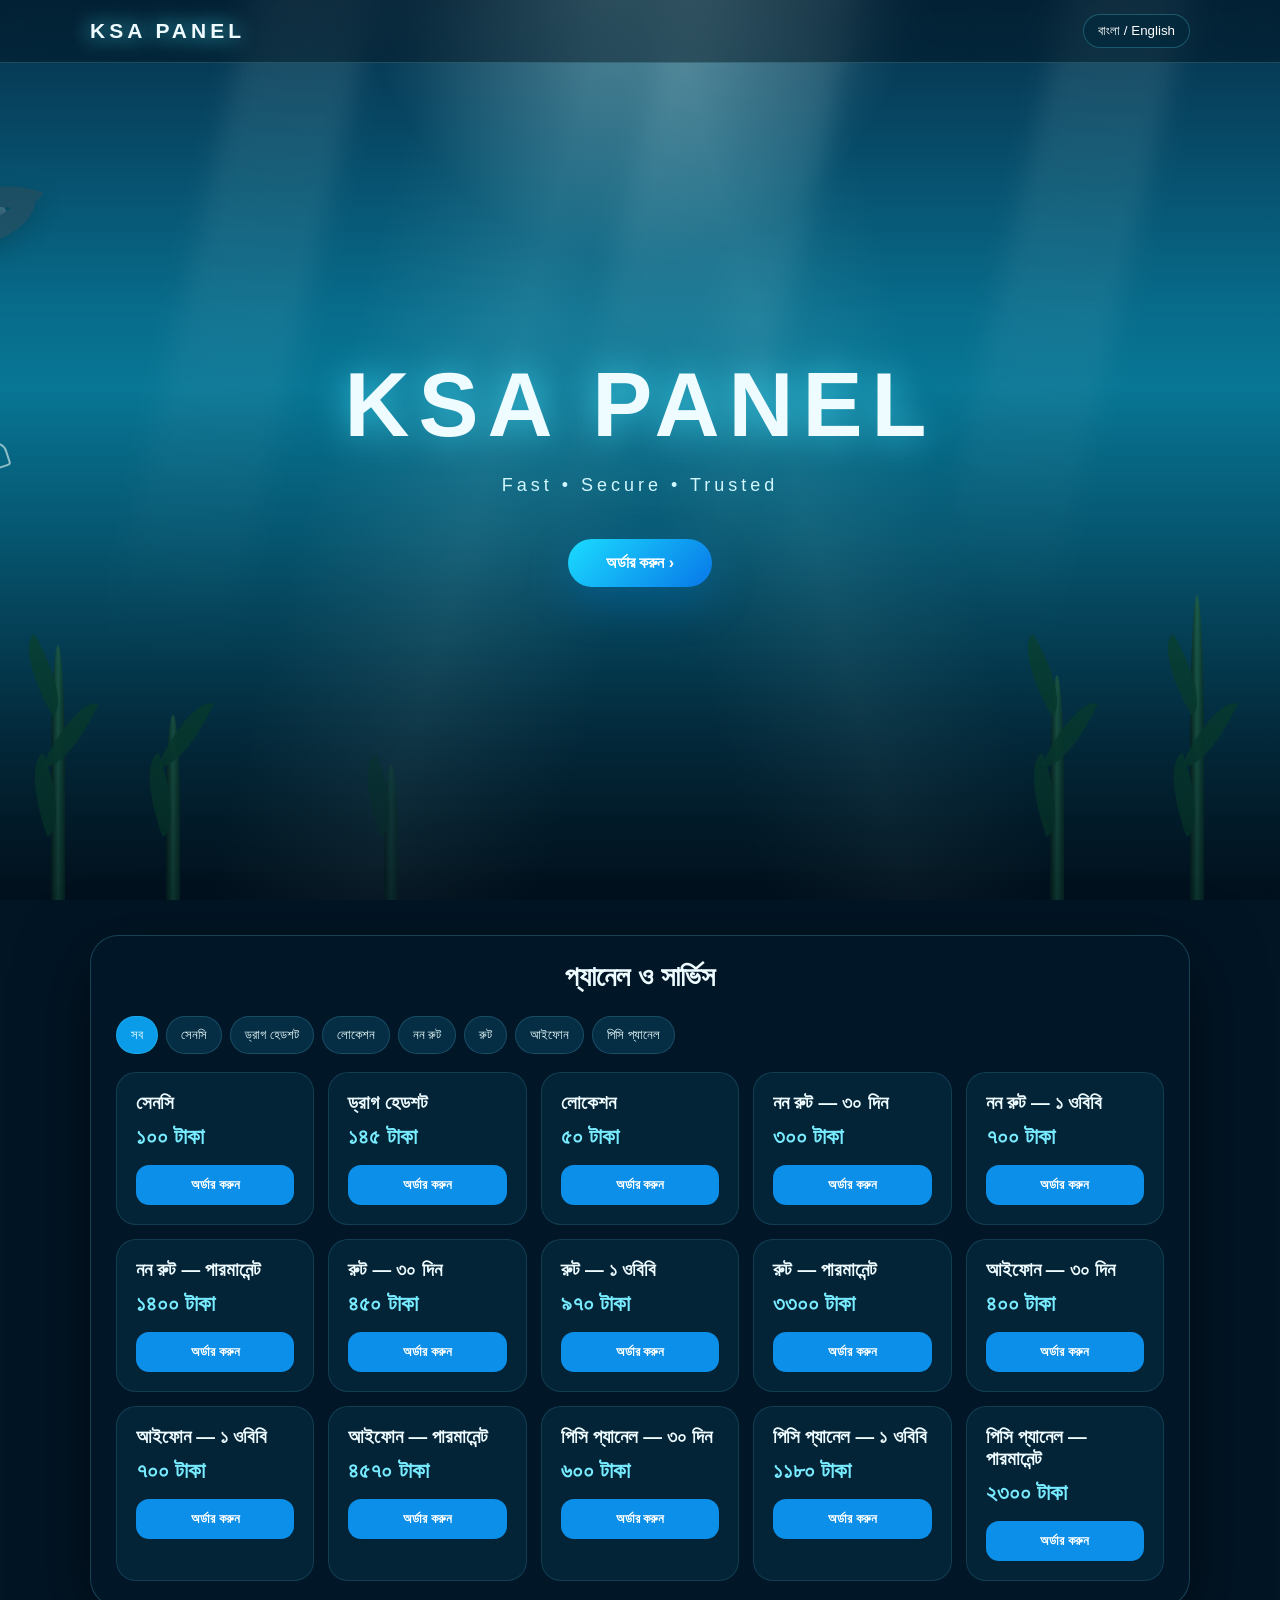
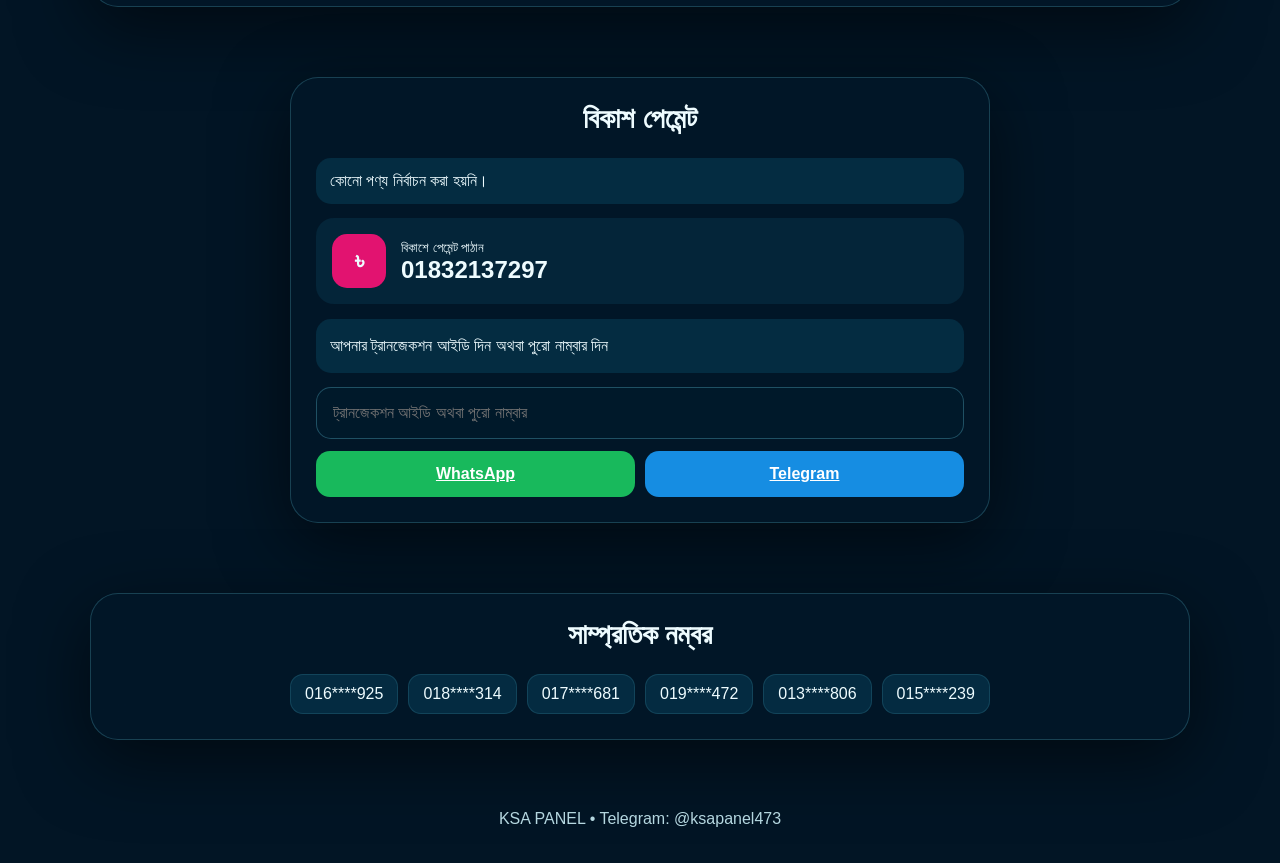
==== commit 5053af98: "Add files via upload" ====
--- a/index.html
+++ b/index.html
@@ -2,1964 +2,77 @@
 <html lang="bn">
 <head>
 <meta charset="UTF-8">
-<meta name="viewport" content="width=device-width, initial-scale=1.0">
+<meta name="viewport" content="width=device-width,initial-scale=1.0">
 <title>KSA PANEL</title>
-
 <style>
-*{
-  box-sizing:border-box;
-  margin:0;
-  padding:0;
-}
-
-html{
-  scroll-behavior:smooth;
-}
-
-body{
-  font-family:Arial,"Noto Sans Bengali",sans-serif;
-  color:#fff;
-  overflow-x:hidden;
-  background:#006b91;
-}
-
-/* =========================
-   OCEAN BACKGROUND
-========================= */
-
-.ocean{
-  position:fixed;
-  inset:0;
-  z-index:-20;
-  overflow:hidden;
-  background:
-    linear-gradient(
-      180deg,
-      #006f9d 0%,
-      #008db2 30%,
-      #007e9f 55%,
-      #006985 75%,
-      #00566f 100%
-    );
-}
-
-.ocean:after{
-  content:"";
-  position:absolute;
-  inset:0;
-  background:
-    radial-gradient(
-      ellipse at 50% 5%,
-      rgba(220,255,255,.25),
-      transparent 35%
-    ),
-    linear-gradient(
-      180deg,
-      rgba(255,255,255,.04),
-      rgba(0,35,55,.08)
-    );
-  pointer-events:none;
-}
-
-.water-rays{
-  position:absolute;
-  top:-180px;
-  left:10%;
-  width:80%;
-  height:700px;
-  background:
-    linear-gradient(
-      105deg,
-      transparent 25%,
-      rgba(210,255,255,.12) 35%,
-      transparent 47%
-    ),
-    linear-gradient(
-      75deg,
-      transparent 35%,
-      rgba(210,255,255,.09) 45%,
-      transparent 58%
-    );
-  transform:skewX(-8deg);
-  animation:rays 9s ease-in-out infinite alternate;
-}
-
-@keyframes rays{
-  from{
-    transform:translateX(-30px) skewX(-8deg);
-    opacity:.55;
-  }
-  to{
-    transform:translateX(35px) skewX(-8deg);
-    opacity:1;
-  }
-}
-
-/* =========================
-   BUBBLES
-========================= */
-
-.bubble{
-  position:absolute;
-  bottom:-50px;
-  border:1px solid rgba(255,255,255,.65);
-  border-radius:50%;
-  background:rgba(255,255,255,.12);
-  box-shadow:0 0 8px rgba(220,255,255,.3);
-  animation:bubbleUp linear infinite;
-}
-
-@keyframes bubbleUp{
-  0%{
-    transform:translateY(0) translateX(0);
-    opacity:0;
-  }
-  10%{
-    opacity:.8;
-  }
-  50%{
-    transform:translateY(-50vh) translateX(25px);
-  }
-  100%{
-    transform:translateY(-115vh) translateX(-30px);
-    opacity:0;
-  }
-}
-
-/* =========================
-   SEABED
-========================= */
-
-.seabed{
-  position:absolute;
-  bottom:0;
-  left:0;
-  width:100%;
-  height:120px;
-  background:
-    radial-gradient(
-      ellipse at 10% 30%,
-      #25808a 0,
-      transparent 35%
-    ),
-    radial-gradient(
-      ellipse at 55% 20%,
-      #176a78 0,
-      transparent 40%
-    ),
-    linear-gradient(
-      180deg,
-      #176675,
-      #124c59
-    );
-  opacity:.95;
-}
-
-.rock{
-  position:absolute;
-  bottom:0;
-  height:42px;
-  width:105px;
-  border-radius:60% 50% 20% 20%;
-  background:
-    radial-gradient(circle at 30% 25%,#5c8990,transparent 15%),
-    linear-gradient(145deg,#386a72,#17444e);
-  box-shadow:inset -15px -10px 20px rgba(0,0,0,.22);
-}
-
-.rock1{left:4%}
-.rock2{left:25%;width:140px;height:55px}
-.rock3{left:52%;width:95px}
-.rock4{left:76%;width:150px;height:55px}
-.rock5{left:92%;width:85px}
-
-/* =========================
-   REALISTIC SEAWEED
-========================= */
-
-.weed{
-  position:absolute;
-  bottom:35px;
-  width:100px;
-  height:330px;
-  transform-origin:bottom center;
-  animation:weedSway 5s ease-in-out infinite;
-}
-
-.weed:nth-of-type(2){
-  animation-duration:7s;
-}
-
-.weed:nth-of-type(3){
-  animation-duration:4s;
-}
-
-@keyframes weedSway{
-  0%,100%{
-    transform:rotate(-3deg);
-  }
-  50%{
-    transform:rotate(6deg);
-  }
-}
-
-.stem{
-  position:absolute;
-  bottom:0;
-  left:50%;
-  width:8px;
-  border-radius:100%;
-  background:
-    linear-gradient(
-      90deg,
-      #07513d,
-      #21a875,
-      #08724f
-    );
-  transform-origin:bottom;
-}
-
-.s1{
-  height:250px;
-  transform:rotate(-18deg);
-}
-
-.s2{
-  height:310px;
-  transform:rotate(-7deg);
-}
-
-.s3{
-  height:275px;
-  transform:rotate(9deg);
-}
-
-.s4{
-  height:230px;
-  transform:rotate(20deg);
-}
-
-.leaf{
-  position:absolute;
-  width:23px;
-  height:90px;
-  border-radius:100% 0 100% 0;
-  background:
-    linear-gradient(
-      90deg,
-      #075039,
-      #25b47b,
-      #08774e
-    );
-  opacity:.95;
-  transform-origin:bottom center;
-}
-
-.leaf:after{
-  content:"";
-  position:absolute;
-  left:50%;
-  top:5%;
-  width:2px;
-  height:90%;
-  background:rgba(210,255,230,.25);
-}
-
-.l1{
-  left:12px;
-  bottom:95px;
-  transform:rotate(-42deg) scale(.8);
-}
-
-.l2{
-  left:5px;
-  bottom:155px;
-  transform:rotate(-58deg) scale(.65);
-}
-
-.l3{
-  left:35px;
-  bottom:115px;
-  transform:rotate(38deg) scale(.9);
-}
-
-.l4{
-  left:45px;
-  bottom:180px;
-  transform:rotate(55deg) scale(.7);
-}
-
-.l5{
-  left:23px;
-  bottom:215px;
-  transform:rotate(-30deg) scale(.6);
-}
-
-.l6{
-  left:58px;
-  bottom:235px;
-  transform:rotate(30deg) scale(.55);
-}
-
-.l7{
-  left:65px;
-  bottom:75px;
-  transform:rotate(60deg) scale(.75);
-}
-
-/* =========================
-   BIG WHALE - TOP VIEW
-========================= */
-
-.whale{
-  position:absolute;
-  top:35px;
-  left:50%;
-  width:330px;
-  height:170px;
-  animation:whaleMove 15s ease-in-out infinite;
-  opacity:.75;
-}
-
-.whale-body{
-  position:absolute;
-  left:55px;
-  top:20px;
-  width:220px;
-  height:125px;
-  border-radius:55% 50% 52% 48%;
-  background:
-    radial-gradient(
-      ellipse at 50% 20%,
-      #7897a5,
-      #3b6475 48%,
-      #1c4658 100%
-    );
-  box-shadow:
-    inset 0 12px 18px rgba(255,255,255,.16),
-    0 10px 30px rgba(0,50,70,.25);
-}
-
-.whale-head{
-  position:absolute;
-  left:32px;
-  top:49px;
-  width:75px;
-  height:70px;
-  border-radius:50%;
-  background:#315c6c;
-}
-
-.whale-fin{
-  position:absolute;
-  top:72px;
-  width:82px;
-  height:34px;
-  background:#204858;
-  border-radius:100% 0;
-}
-
-.whale-fin.left{
-  left:30px;
-  transform:rotate(-28deg);
-}
-
-.whale-fin.right{
-  right:30px;
-  transform:rotate(28deg) scaleX(-1);
-}
-
-.whale-tail{
-  position:absolute;
-  right:0;
-  top:62px;
-  width:70px;
-  height:60px;
-}
-
-.whale-tail:before,
-.whale-tail:after{
-  content:"";
-  position:absolute;
-  width:58px;
-  height:32px;
-  background:#204858;
-  border-radius:100% 0;
-}
-
-.whale-tail:before{
-  transform:rotate(28deg);
-}
-
-.whale-tail:after{
-  transform:rotate(-28deg);
-}
-
-.whale-eye{
-  position:absolute;
-  left:55px;
-  top:72px;
-  width:6px;
-  height:6px;
-  background:#03151d;
-  border-radius:50%;
-}
-
-@keyframes whaleMove{
-  0%{
-    transform:translateX(-160%) rotate(-4deg);
-  }
-  45%{
-    transform:translateX(-30%) rotate(2deg);
-  }
-  55%{
-    transform:translateX(-30%) rotate(2deg);
-  }
-  100%{
-    transform:translateX(110%) rotate(-3deg);
-  }
-}
-
-/* =========================
-   DIVERS
-========================= */
-
-.diver{
-  position:absolute;
-  width:140px;
-  height:110px;
-  z-index:4;
-  animation:diverMove 8s ease-in-out infinite;
-}
-
-.diver.one{
-  left:14%;
-  top:56%;
-}
-
-.diver.two{
-  right:12%;
-  top:70%;
-  animation-delay:2s;
-}
-
-.diver-person{
-  position:absolute;
-  font-size:50px;
-  filter:drop-shadow(0 5px 5px rgba(0,0,0,.25));
-}
-
-.net{
-  position:absolute;
-  right:0;
-  top:30px;
-  width:72px;
-  height:58px;
-  border:2px solid rgba(240,255,255,.8);
-  border-radius:0 0 55% 55%;
-  transform:rotate(-25deg);
-  background:
-    repeating-linear-gradient(
-      45deg,
-      transparent 0 8px,
-      rgba(230,255,255,.55) 9px 10px
-    ),
-    repeating-linear-gradient(
-      -45deg,
-      transparent 0 8px,
-      rgba(230,255,255,.55) 9px 10px
-    );
-}
-
-@keyframes diverMove{
-  0%,100%{
-    transform:translate(0,0) rotate(-3deg);
-  }
-  50%{
-    transform:translate(55px,-30px) rotate(5deg);
-  }
-}
-
-/* =========================
-   FREE FISH
-========================= */
-
-.free-fish{
-  position:absolute;
-  font-size:25px;
-  z-index:3;
-  animation:fishMove linear infinite;
-  opacity:.9;
-}
-
-@keyframes fishMove{
-  from{
-    transform:translateX(-120px);
-  }
-  to{
-    transform:translateX(calc(100vw + 150px));
-  }
-}
-
-/* =========================
-   HEADER
-========================= */
-
-header{
-  position:relative;
-  z-index:10;
-  padding:14px;
-  background:rgba(0,72,100,.42);
-  backdrop-filter:blur(8px);
-  border-bottom:1px solid rgba(220,255,255,.2);
-}
-
-.topbar{
-  max-width:1100px;
-  margin:auto;
-  display:flex;
-  justify-content:space-between;
-  align-items:center;
-}
-
-.brand{
-  font-size:20px;
-  font-weight:900;
-  letter-spacing:3px;
-  color:#e4ffff;
-  text-shadow:
-    0 0 8px #00eaff,
-    0 0 20px rgba(0,220,255,.6);
-}
-
-.lang-switch{
-  display:flex;
-  gap:5px;
-}
-
-.lang-switch button{
-  padding:7px 12px;
-  border-radius:8px;
-  border:1px solid rgba(220,255,255,.35);
-  background:rgba(0,70,95,.55);
-  color:#fff;
-  cursor:pointer;
-}
-
-/* =========================
-   CLEAR KSA PANEL TITLE
-========================= */
-
-.logo-area{
-  position:relative;
-  max-width:1000px;
-  margin:15px auto 5px;
-  min-height:150px;
-  display:flex;
-  align-items:center;
-  justify-content:center;
-  overflow:hidden;
-}
-
-.ksa-title{
-  position:relative;
-  z-index:3;
-  text-align:center;
-  font-size:clamp(42px,9vw,90px);
-  font-weight:1000;
-  letter-spacing:8px;
-  color:#f5ffff;
-  text-shadow:
-    0 0 5px #fff,
-    0 0 12px #00eaff,
-    0 0 25px #00cfff,
-    0 0 50px rgba(0,220,255,.8);
-  animation:titleGlow 3s ease-in-out infinite;
-}
-
-@keyframes titleGlow{
-  0%,100%{
-    transform:scale(1);
-    text-shadow:
-      0 0 5px #fff,
-      0 0 12px #00eaff,
-      0 0 25px #00cfff;
-  }
-  50%{
-    transform:scale(1.025);
-    text-shadow:
-      0 0 8px #fff,
-      0 0 20px #00eaff,
-      0 0 45px #00cfff;
-  }
-}
-
-.particle{
-  position:absolute;
-  width:5px;
-  height:5px;
-  border-radius:50%;
-  background:#cfffff;
-  box-shadow:0 0 10px #00eaff;
-  animation:particleFloat 4s ease-in-out infinite;
-}
-
-@keyframes particleFloat{
-  0%,100%{
-    transform:translateY(0) scale(.7);
-    opacity:.35;
-  }
-  50%{
-    transform:translateY(-25px) scale(1.3);
-    opacity:1;
-  }
-}
-
-/* =========================
-   MAIN
-========================= */
-
-main{
-  position:relative;
-  z-index:5;
-  max-width:1100px;
-  margin:auto;
-  padding:10px 15px 100px;
-}
-
-.notice{
-  text-align:center;
-  padding:14px;
-  margin:12px 0 18px;
-  border-radius:15px;
-  background:rgba(0,80,105,.58);
-  border:1px solid rgba(200,255,255,.2);
-  backdrop-filter:blur(8px);
-}
-
-.telegram{
-  display:inline-block;
-  margin-top:9px;
-  padding:10px 18px;
-  border-radius:10px;
-  background:#159bd7;
-  color:white;
-  text-decoration:none;
-  font-weight:bold;
-}
-
-/* =========================
-   CATEGORIES
-========================= */
-
-.categories{
-  display:flex;
-  flex-wrap:wrap;
-  justify-content:center;
-  gap:8px;
-  margin:20px 0;
-}
-
-.categories button{
-  border:1px solid rgba(220,255,255,.3);
-  background:rgba(0,76,100,.65);
-  color:#fff;
-  padding:9px 15px;
-  border-radius:20px;
-  cursor:pointer;
-}
-
-.categories button.active{
-  background:#0098bb;
-  box-shadow:0 0 12px rgba(0,220,255,.3);
-}
-
-/* =========================
-   PRODUCTS
-========================= */
-
-.products{
-  display:grid;
-  grid-template-columns:
-    repeat(auto-fit,minmax(270px,1fr));
-  gap:15px;
-}
-
-.product{
-  background:rgba(0,61,82,.7);
-  border:1px solid rgba(210,255,255,.2);
-  border-radius:18px;
-  padding:18px;
-  box-shadow:
-    0 10px 30px rgba(0,45,65,.25);
-  backdrop-filter:blur(9px);
-}
-
-.product h3{
-  color:#d8ffff;
-  margin-bottom:12px;
-}
-
-.package{
-  display:flex;
-  justify-content:space-between;
-  align-items:center;
-  gap:8px;
-  padding:10px 0;
-  border-bottom:1px solid rgba(255,255,255,.12);
-}
-
-.package:last-child{
-  border-bottom:0;
-}
-
-.package-order{
-  border:0;
-  background:#008eae;
-  color:#fff;
-  padding:7px 10px;
-  border-radius:8px;
-  cursor:pointer;
-  white-space:nowrap;
-}
-
-.package-order:hover{
-  background:#00accb;
-}
-
-/* =========================
-   NUMBERS
-========================= */
-
-.numbers-section{
-  margin-top:25px;
-  padding:20px;
-  border-radius:18px;
-  background:rgba(0,70,92,.68);
-  border:1px solid rgba(220,255,255,.18);
-  backdrop-filter:blur(8px);
-}
-
-.numbers-section h2{
-  text-align:center;
-  color:#e5ffff;
-  margin-bottom:15px;
-}
-
-.number-list{
-  display:flex;
-  justify-content:center;
-  flex-wrap:wrap;
-  gap:10px;
-}
-
-.masked-number{
-  padding:10px 15px;
-  border-radius:10px;
-  background:rgba(0,35,50,.45);
-  border:1px solid rgba(180,255,255,.15);
-  font-weight:bold;
-  letter-spacing:1px;
-}
-
-/* =========================
-   PAYMENT
-========================= */
-
-.section{
-  margin-top:25px;
-  padding:22px;
-  background:rgba(0,66,87,.74);
-  border:1px solid rgba(220,255,255,.2);
-  border-radius:18px;
-  backdrop-filter:blur(9px);
-}
-
-.section h2{
-  text-align:center;
-  margin-bottom:18px;
-  color:#e2ffff;
-}
-
-.bkash{
-  width:95px;
-  margin:0 auto 8px;
-  padding:8px;
-  text-align:center;
-  border-radius:7px;
-  background:#e2136e;
-  color:white;
-  font-weight:bold;
-}
-
-.bkash-number{
-  text-align:center;
-  font-size:26px;
-  font-weight:bold;
-  letter-spacing:2px;
-  margin-bottom:15px;
-}
-
-.selected-order{
-  text-align:center;
-  padding:10px;
-  margin-bottom:12px;
-  border-radius:10px;
-  background:rgba(0,150,180,.18);
-  color:#e0ffff;
-}
-
-.payment-label{
-  display:block;
-  margin-bottom:7px;
-  color:#e5ffff;
-}
-
-#trx{
-  width:100%;
-  padding:13px;
-  border:1px solid rgba(220,255,255,.28);
-  border-radius:10px;
-  background:rgba(0,40,55,.45);
-  color:#fff;
-  outline:none;
-  font-size:15px;
-}
-
-#trx::placeholder{
-  color:rgba(235,255,255,.65);
-}
-
-#trx:focus{
-  border-color:#00eaff;
-  box-shadow:0 0 15px rgba(0,220,255,.2);
-}
-
-.payment-actions{
-  display:grid;
-  grid-template-columns:1fr 1fr;
-  gap:10px;
-  margin-top:12px;
-}
-
-.payment-actions button{
-  border:0;
-  padding:13px;
-  border-radius:10px;
-  color:#fff;
-  cursor:pointer;
-  font-weight:bold;
-}
-
-.whatsapp{
-  background:#16a765;
-}
-
-.telegram-btn{
-  background:#159bd7;
-}
-
-/* =========================
-   FOOTER
-========================= */
-
-footer{
-  position:relative;
-  z-index:5;
-  text-align:center;
-  padding:25px;
-  background:rgba(0,58,76,.72);
-  color:#d4f8ff;
-}
-
-/* =========================
-   MOBILE
-========================= */
-
-@media(max-width:600px){
-
-  .logo-area{
-    min-height:115px;
-  }
-
-  .ksa-title{
-    font-size:clamp(31px,10vw,52px);
-    letter-spacing:3px;
-  }
-
-  .whale{
-    transform:scale(.62);
-  }
-
-  .diver.one{
-    left:0;
-  }
-
-  .diver.two{
-    right:0;
-  }
-
-  .payment-actions{
-    grid-template-columns:1fr;
-  }
-
-  .package{
-    align-items:flex-start;
-  }
-
-  .package-order{
-    font-size:12px;
-  }
-
-}
+*{box-sizing:border-box}html{scroll-behavior:smooth}body{margin:0;font-family:Arial,"Noto Sans Bengali",sans-serif;color:#eefcff;background:#021525;overflow-x:hidden}
+:root{--cyan:#56e7ff;--blue:#0788d8;--glass:rgba(2,25,42,.68)}
+.ocean{position:fixed;inset:0;z-index:-5;overflow:hidden;background:linear-gradient(#062e49 0%,#087b9b 43%,#064f69 72%,#021b2c 100%)}
+.ocean:before{content:"";position:absolute;inset:-20%;background:radial-gradient(ellipse at 50% 0%,rgba(190,250,255,.5),transparent 25%),linear-gradient(105deg,transparent 35%,rgba(190,250,255,.11) 43%,transparent 51%),linear-gradient(75deg,transparent 50%,rgba(180,250,255,.09) 57%,transparent 64%);animation:light 9s ease-in-out infinite alternate}
+.ocean:after{content:"";position:absolute;inset:0;background:linear-gradient(180deg,transparent 35%,rgba(0,18,30,.15) 60%,rgba(0,8,16,.58) 100%)}
+.ray{position:absolute;top:-15%;width:120px;height:90%;background:linear-gradient(180deg,rgba(220,255,255,.13),transparent);filter:blur(12px);transform:rotate(13deg);animation:ray 11s ease-in-out infinite alternate}.r1{left:15%}.r2{left:48%;width:180px;animation-delay:-4s}.r3{right:12%;animation-delay:-7s}
+.whale{position:absolute;top:16%;left:-24%;width:360px;height:150px;opacity:.62;filter:drop-shadow(0 8px 12px rgba(0,0,0,.25));animation:whale 28s linear infinite}
+.whale .body{position:absolute;left:45px;top:25px;width:270px;height:95px;border-radius:50% 55% 48% 52%;background:linear-gradient(180deg,#607b89,#1f3e50);box-shadow:inset 0 10px 15px rgba(255,255,255,.15)}
+.whale .fin1,.whale .fin2{position:absolute;background:#29495b;width:105px;height:42px;border-radius:100% 0 100% 0;top:73px}.fin1{left:55px;transform:rotate(28deg)}.fin2{right:42px;transform:rotate(-28deg)}
+.whale .tail{position:absolute;right:0;top:38px;width:75px;height:65px}.tail:before,.tail:after{content:"";position:absolute;width:62px;height:30px;background:#2b4c5c;border-radius:100% 0 100% 0}.tail:before{transform:rotate(18deg)}.tail:after{transform:rotate(-18deg);top:25px}
+.fish{position:absolute;width:70px;height:30px;opacity:.78;animation:fish 16s linear infinite}.fish:before{content:"";position:absolute;left:16px;top:5px;width:42px;height:20px;border-radius:60% 45% 45% 60%;background:linear-gradient(90deg,#d6b675,#587d87)}.fish:after{content:"";position:absolute;left:0;top:5px;border-top:10px solid transparent;border-bottom:10px solid transparent;border-right:20px solid #78939a}.f1{top:39%;left:-80px}.f2{top:52%;left:-180px;animation-delay:-6s;transform:scale(.7)}.f3{top:60%;left:-120px;animation-delay:-10s;transform:scale(.55)}
+.seaweed{position:absolute;bottom:-5px;width:14px;border-radius:100% 100% 0 0;background:linear-gradient(90deg,#062d28,#23735a,#0a3e34);transform-origin:bottom;animation:sway 4s ease-in-out infinite}
+.seaweed i{position:absolute;width:25px;height:80px;border-radius:100% 0 100% 0;background:#0b513e;opacity:.9}.seaweed i:nth-child(1){left:-18px;bottom:70px;transform:rotate(-20deg)}.seaweed i:nth-child(2){right:-18px;bottom:130px;transform:rotate(25deg)}.seaweed i:nth-child(3){left:-20px;bottom:190px;transform:rotate(-30deg)}
+.s1{left:4%;height:260px}.s2{left:13%;height:190px;animation-delay:-1s}.s3{left:82%;height:230px;animation-delay:-2s}.s4{left:93%;height:310px;animation-delay:-3s}.s5{left:30%;height:140px;opacity:.55}
+.diver{position:absolute;top:46%;left:-100px;width:100px;height:90px;animation:diver 24s linear infinite}.head{position:absolute;left:38px;top:5px;width:19px;height:19px;border-radius:50%;background:#172936}.tank{position:absolute;left:52px;top:27px;width:12px;height:35px;border-radius:7px;background:#243c48}.person{position:absolute;left:34px;top:24px;width:40px;height:18px;border-radius:15px;background:#172936;transform:rotate(-8deg)}.leg{position:absolute;left:22px;top:45px;width:35px;height:9px;background:#172936;transform:rotate(25deg)}.net{position:absolute;right:-8px;top:28px;width:42px;height:30px;border:2px solid rgba(210,240,245,.75);border-radius:50% 50% 10% 10%;transform:rotate(-18deg)}
+.bubbles{position:absolute;left:18px;top:0}.bubbles i{display:block;width:5px;height:5px;border:1px solid #d8fbff;border-radius:50%;margin:8px;animation:bubble 3s infinite}
+.ui{position:relative;z-index:3;width:min(1100px,92%);margin:auto}
+header{position:fixed;z-index:10;top:0;left:0;right:0;padding:14px 0;background:rgba(1,16,28,.45);backdrop-filter:blur(18px);border-bottom:1px solid rgba(150,240,255,.18)}
+nav{display:flex;justify-content:space-between;align-items:center}.brand{font-weight:900;letter-spacing:4px;font-size:21px;text-shadow:0 0 20px #51eaff}.lang{background:rgba(0,40,60,.65);color:#fff;border:1px solid #5bdcf044;border-radius:20px;padding:8px 14px}
+.hero{min-height:100vh;display:grid;place-items:center;text-align:center;padding:100px 0 60px}.hero h1{font-size:clamp(44px,9vw,90px);letter-spacing:9px;margin:0;text-shadow:0 0 35px rgba(72,231,255,.65)}.hero p{font-size:18px;letter-spacing:4px;color:#d1f8ff}.cta{display:inline-block;margin-top:25px;padding:15px 38px;border-radius:40px;background:linear-gradient(135deg,#1bdcff,#0877e8);font-weight:900;color:#fff;text-decoration:none;box-shadow:0 15px 45px #007ed855}
+section{padding:35px 0}.glass{background:var(--glass);border:1px solid #75e9ff33;border-radius:28px;padding:25px;backdrop-filter:blur(17px);box-shadow:0 20px 70px #0008}.title{text-align:center;font-size:28px;margin:0 0 22px}.cats{display:flex;gap:8px;overflow:auto;margin-bottom:18px}.cats button{white-space:nowrap;background:#07344dcc;border:1px solid #75e9ff2b;color:#eaffff;border-radius:20px;padding:10px 14px}.cats .active{background:#0a9ce9}.grid{display:grid;grid-template-columns:repeat(auto-fit,minmax(190px,1fr));gap:14px}.card{background:#052b40aa;border:1px solid #75e9ff22;border-radius:20px;padding:19px}.card h3{margin:0 0 10px}.price{font-size:22px;font-weight:900;color:#78ebff;margin-bottom:15px}.order{width:100%;padding:12px;border:0;border-radius:13px;background:#0b8fe8;color:white;font-weight:900}
+.payment{scroll-margin-top:80px}.pay{max-width:700px;margin:auto}.bk{display:flex;gap:15px;align-items:center;padding:16px;border-radius:18px;background:#062e43aa;margin-bottom:15px}.bklogo{width:54px;height:54px;border-radius:15px;background:#e21370;display:grid;place-items:center;font-weight:900;font-size:24px}.number{font-size:24px;font-weight:900}.selected,.hint{padding:14px;border-radius:15px;background:#06384faa;margin-bottom:14px}.hint{line-height:1.6}.pay input{width:100%;padding:16px;border-radius:15px;background:#011b2ccc;color:#fff;border:1px solid #75e9ff44;outline:0;font-size:16px}.buttons{display:grid;grid-template-columns:1fr 1fr;gap:10px;margin-top:12px}.buttons a{padding:14px;border-radius:14px;text-align:center;color:#fff;font-weight:900}.wa{background:#18b95c}.tg{background:#168de2}.nums{display:flex;justify-content:center;flex-wrap:wrap;gap:10px}.num{padding:10px 14px;border-radius:13px;background:#06344bbb;border:1px solid #75e9ff22}footer{text-align:center;padding:35px;color:#b9dce5}
+@keyframes light{to{transform:translateX(4%) translateY(3%) rotate(2deg)}}@keyframes ray{to{transform:rotate(18deg) translateX(80px)}}@keyframes whale{0%{left:-28%;transform:scale(.8)}45%{left:45%;transform:scale(.95)}100%{left:110%;transform:scale(.75)}}@keyframes fish{from{left:-100px}to{left:110%}}@keyframes sway{50%{transform:rotate(5deg)}100%{transform:rotate(-4deg)}}@keyframes diver{0%{left:-120px;transform:scale(.8)}50%{left:55%;top:40%;transform:scale(.9)}100%{left:110%;top:49%;transform:scale(.7)}}@keyframes bubble{50%{transform:translateY(-18px);opacity:.2}}
+@media(max-width:600px){.hero h1{font-size:39px;letter-spacing:5px}.hero p{font-size:13px}.buttons{grid-template-columns:1fr}.glass{padding:18px}}
 </style>
 </head>
-
 <body>
-
-<!-- =========================
-     OCEAN
-========================= -->
-
 <div class="ocean">
-
-  <div class="water-rays"></div>
-
-  <!-- Bubbles -->
-  <div class="bubble" style="left:5%;width:10px;height:10px;animation-duration:8s"></div>
-  <div class="bubble" style="left:13%;width:7px;height:7px;animation-duration:11s"></div>
-  <div class="bubble" style="left:22%;width:13px;height:13px;animation-duration:9s"></div>
-  <div class="bubble" style="left:36%;width:8px;height:8px;animation-duration:12s"></div>
-  <div class="bubble" style="left:48%;width:11px;height:11px;animation-duration:10s"></div>
-  <div class="bubble" style="left:61%;width:7px;height:7px;animation-duration:13s"></div>
-  <div class="bubble" style="left:74%;width:12px;height:12px;animation-duration:9s"></div>
-  <div class="bubble" style="left:89%;width:8px;height:8px;animation-duration:12s"></div>
-
-  <!-- Seabed -->
-  <div class="seabed"></div>
-
-  <div class="rock rock1"></div>
-  <div class="rock rock2"></div>
-  <div class="rock rock3"></div>
-  <div class="rock rock4"></div>
-  <div class="rock rock5"></div>
-
-  <!-- Seaweed 1 -->
-  <div class="weed" style="left:1%">
-    <span class="stem s1"></span>
-    <span class="stem s2"></span>
-    <span class="stem s3"></span>
-    <span class="stem s4"></span>
-    <span class="leaf l1"></span>
-    <span class="leaf l2"></span>
-    <span class="leaf l3"></span>
-    <span class="leaf l4"></span>
-    <span class="leaf l5"></span>
-    <span class="leaf l6"></span>
-    <span class="leaf l7"></span>
-  </div>
-
-  <!-- Seaweed 2 -->
-  <div class="weed" style="left:15%;transform:scale(.75)">
-    <span class="stem s1"></span>
-    <span class="stem s2"></span>
-    <span class="stem s3"></span>
-    <span class="stem s4"></span>
-    <span class="leaf l1"></span>
-    <span class="leaf l2"></span>
-    <span class="leaf l3"></span>
-    <span class="leaf l4"></span>
-    <span class="leaf l5"></span>
-    <span class="leaf l6"></span>
-    <span class="leaf l7"></span>
-  </div>
-
-  <!-- Seaweed 3 -->
-  <div class="weed" style="left:30%">
-    <span class="stem s1"></span>
-    <span class="stem s2"></span>
-    <span class="stem s3"></span>
-    <span class="stem s4"></span>
-    <span class="leaf l1"></span>
-    <span class="leaf l2"></span>
-    <span class="leaf l3"></span>
-    <span class="leaf l4"></span>
-    <span class="leaf l5"></span>
-    <span class="leaf l6"></span>
-    <span class="leaf l7"></span>
-  </div>
-
-  <!-- Seaweed 4 -->
-  <div class="weed" style="left:48%;transform:scale(.85)">
-    <span class="stem s1"></span>
-    <span class="stem s2"></span>
-    <span class="stem s3"></span>
-    <span class="stem s4"></span>
-    <span class="leaf l1"></span>
-    <span class="leaf l2"></span>
-    <span class="leaf l3"></span>
-    <span class="leaf l4"></span>
-    <span class="leaf l5"></span>
-    <span class="leaf l6"></span>
-    <span class="leaf l7"></span>
-  </div>
-
-  <!-- Seaweed 5 -->
-  <div class="weed" style="left:65%">
-    <span class="stem s1"></span>
-    <span class="stem s2"></span>
-    <span class="stem s3"></span>
-    <span class="stem s4"></span>
-    <span class="leaf l1"></span>
-    <span class="leaf l2"></span>
-    <span class="leaf l3"></span>
-    <span class="leaf l4"></span>
-    <span class="leaf l5"></span>
-    <span class="leaf l6"></span>
-    <span class="leaf l7"></span>
-  </div>
-
-  <!-- Seaweed 6 -->
-  <div class="weed" style="left:82%;transform:scale(.8)">
-    <span class="stem s1"></span>
-    <span class="stem s2"></span>
-    <span class="stem s3"></span>
-    <span class="stem s4"></span>
-    <span class="leaf l1"></span>
-    <span class="leaf l2"></span>
-    <span class="leaf l3"></span>
-    <span class="leaf l4"></span>
-    <span class="leaf l5"></span>
-    <span class="leaf l6"></span>
-    <span class="leaf l7"></span>
-  </div>
-
-  <!-- Big Whale -->
-  <div class="whale">
-    <div class="whale-body"></div>
-    <div class="whale-head"></div>
-    <div class="whale-fin left"></div>
-    <div class="whale-fin right"></div>
-    <div class="whale-tail"></div>
-    <div class="whale-eye"></div>
-  </div>
-
-  <!-- Divers -->
-  <div class="diver one">
-    <div class="diver-person">🤿</div>
-    <div class="net"></div>
-  </div>
-
-  <div class="diver two">
-    <div class="diver-person">🤿</div>
-    <div class="net"></div>
-  </div>
-
-  <!-- Fish -->
-  <div class="free-fish"
-       style="top:25%;animation-duration:16s;animation-delay:-4s">
-    🐟
-  </div>
-
-  <div class="free-fish"
-       style="top:40%;animation-duration:20s;animation-delay:-10s">
-    🐠
-  </div>
-
-  <div class="free-fish"
-       style="top:57%;animation-duration:17s;animation-delay:-7s">
-    🐟
-  </div>
-
-  <div class="free-fish"
-       style="top:73%;animation-duration:22s;animation-delay:-14s">
-    🐠
-  </div>
-
-  <div class="free-fish"
-       style="top:34%;animation-duration:19s;animation-delay:-2s">
-    🐡
-  </div>
-
+ <div class="ray r1"></div><div class="ray r2"></div><div class="ray r3"></div>
+ <div class="whale"><div class="body"></div><div class="fin1"></div><div class="fin2"></div><div class="tail"></div></div>
+ <div class="fish f1"></div><div class="fish f2"></div><div class="fish f3"></div>
+ <div class="diver"><div class="bubbles"><i></i><i></i><i></i></div><div class="head"></div><div class="tank"></div><div class="person"></div><div class="leg"></div><div class="net"></div></div>
+ <div class="seaweed s1"><i></i><i></i><i></i></div><div class="seaweed s2"><i></i><i></i></div><div class="seaweed s3"><i></i><i></i><i></i></div><div class="seaweed s4"><i></i><i></i><i></i></div><div class="seaweed s5"><i></i></div>
 </div>
 
+<header><div class="ui"><nav><div class="brand">KSA PANEL</div><button class="lang" onclick="toggleLang()">বাংলা / English</button></nav></div></header>
 
-<!-- =========================
-     HEADER
-========================= -->
+<div class="ui">
+<section class="hero">
+<div>
+<h1>KSA PANEL</h1><p>Fast • Secure • Trusted</p><a class="cta" href="#products">অর্ডার করুন ›</a>
+</div>
+</section>
 
-<header>
+<section id="products"><div class="glass"><h2 class="title">প্যানেল ও সার্ভিস</h2><div class="cats" id="cats"></div><div class="grid" id="grid"></div></div></section>
 
-  <div class="topbar">
+<section class="payment" id="payment"><div class="glass pay"><h2 class="title">বিকাশ পেমেন্ট</h2><div class="selected" id="selected">কোনো পণ্য নির্বাচন করা হয়নি।</div><div class="bk"><div class="bklogo">৳</div><div><small>বিকাশে পেমেন্ট পাঠান</small><div class="number">01832137297</div></div></div><div class="hint">আপনার ট্রানজেকশন আইডি দিন অথবা পুরো নাম্বার দিন</div><input id="txn" placeholder="ট্রানজেকশন আইডি অথবা পুরো নাম্বার"><div class="buttons"><a class="wa" href="#" onclick="wa();return false">WhatsApp</a><a class="tg" href="#" onclick="tg();return false">Telegram</a></div></div></section>
 
-    <div class="brand">
-      KSA PANEL
-    </div>
-
-    <div class="lang-switch">
-      <button onclick="setLanguage('bn')">
-        বাংলা
-      </button>
-
-      <button onclick="setLanguage('en')">
-        English
-      </button>
-    </div>
-
-  </div>
-
-  <!-- CLEAR TITLE -->
-  <div class="logo-area">
-
-    <div class="ksa-title">
-      KSA PANEL
-    </div>
-
-    <!-- Particles -->
-    <span class="particle" style="left:10%;top:35%;animation-delay:-1s"></span>
-    <span class="particle" style="left:18%;top:65%;animation-delay:-2s"></span>
-    <span class="particle" style="left:27%;top:25%;animation-delay:-3s"></span>
-    <span class="particle" style="left:38%;top:70%;animation-delay:-1.5s"></span>
-    <span class="particle" style="left:52%;top:25%;animation-delay:-2.5s"></span>
-    <span class="particle" style="left:63%;top:70%;animation-delay:-3.5s"></span>
-    <span class="particle" style="left:75%;top:30%;animation-delay:-1.8s"></span>
-    <span class="particle" style="left:87%;top:62%;animation-delay:-2.8s"></span>
-
-  </div>
-
-</header>
-
-
-<!-- =========================
-     MAIN
-========================= -->
-
-<main>
-
-  <div class="notice">
-
-    <span
-      data-bn="পছন্দের সার্ভিস নির্বাচন করে অর্ডার করুন।"
-      data-en="Select your preferred service and place your order.">
-      পছন্দের সার্ভিস নির্বাচন করে অর্ডার করুন।
-    </span>
-
-    <br>
-
-    <a
-      class="telegram"
-      href="https://t.me/ksapanel473"
-      target="_blank">
-      Telegram: @ksapanel473
-    </a>
-
-  </div>
-
-
-  <!-- Categories -->
-
-  <div class="categories">
-
-    <button class="active"
-      onclick="filterProducts('all')"
-      data-bn="সব"
-      data-en="All">
-      সব
-    </button>
-
-    <button
-      onclick="filterProducts('sensi')"
-      data-bn="সেনসি"
-      data-en="Sensi">
-      সেনসি
-    </button>
-
-    <button
-      onclick="filterProducts('headshot')"
-      data-bn="ড্রাগ হেডশট"
-      data-en="Drag Headshot">
-      ড্রাগ হেডশট
-    </button>
-
-    <button
-      onclick="filterProducts('location')"
-      data-bn="লোকেশন"
-      data-en="Location">
-      লোকেশন
-    </button>
-
-    <button
-      onclick="filterProducts('nonroot')"
-      data-bn="নন রুট"
-      data-en="Non Root">
-      নন রুট
-    </button>
-
-    <button
-      onclick="filterProducts('root')"
-      data-bn="রুট"
-      data-en="Root">
-      রুট
-    </button>
-
-    <button
-      onclick="filterProducts('iphone')"
-      data-bn="আইফোন"
-      data-en="iPhone">
-      আইফোন
-    </button>
-
-    <button
-      onclick="filterProducts('pc')"
-      data-bn="পিসি প্যানেল"
-      data-en="PC Panel">
-      পিসি প্যানেল
-    </button>
-
-  </div>
-
-
-  <!-- PRODUCTS -->
-
-  <div class="products">
-
-    <div class="product" data-cat="sensi">
-
-      <h3
-        data-bn="সেনসি"
-        data-en="Sensi">
-        সেনসি
-      </h3>
-
-      <div class="package">
-
-        <span>
-          ১০০ টাকা / 100 BDT
-        </span>
-
-        <button
-          class="package-order"
-          onclick="goToPayment(
-            'সেনসি',
-            'Sensi',
-            '১০০ টাকা / 100 BDT'
-          )"
-          data-bn="অর্ডার করুন"
-          data-en="Order Now">
-          অর্ডার করুন
-        </button>
-
-      </div>
-
-    </div>
-
-
-    <div class="product" data-cat="headshot">
-
-      <h3
-        data-bn="ড্রাগ হেডশট"
-        data-en="Drag Headshot">
-        ড্রাগ হেডশট
-      </h3>
-
-      <div class="package">
-
-        <span>
-          ১৪৫ টাকা / 145 BDT
-        </span>
-
-        <button
-          class="package-order"
-          onclick="goToPayment(
-            'ড্রাগ হেডশট',
-            'Drag Headshot',
-            '১৪৫ টাকা / 145 BDT'
-          )"
-          data-bn="অর্ডার করুন"
-          data-en="Order Now">
-          অর্ডার করুন
-        </button>
-
-      </div>
-
-    </div>
-
-
-    <div class="product" data-cat="location">
-
-      <h3
-        data-bn="লোকেশন"
-        data-en="Location">
-        লোকেশন
-      </h3>
-
-      <div class="package">
-
-        <span>
-          ৫০ টাকা / 50 BDT
-        </span>
-
-        <button
-          class="package-order"
-          onclick="goToPayment(
-            'লোকেশন',
-            'Location',
-            '৫০ টাকা / 50 BDT'
-          )"
-          data-bn="অর্ডার করুন"
-          data-en="Order Now">
-          অর্ডার করুন
-        </button>
-
-      </div>
-
-    </div>
-
-
-    <!-- NON ROOT -->
-
-    <div class="product" data-cat="nonroot">
-
-      <h3
-        data-bn="নন রুট"
-        data-en="Non Root">
-        নন রুট
-      </h3>
-
-      <div class="package">
-
-        <span
-          data-bn="৩০ দিন — ৩০০ টাকা"
-          data-en="30 Days — 300 BDT">
-          ৩০ দিন — ৩০০ টাকা
-        </span>
-
-        <button
-          class="package-order"
-          onclick="goToPayment(
-            'নন রুট — ৩০ দিন',
-            'Non Root — 30 Days',
-            '৩০০ টাকা / 300 BDT'
-          )"
-          data-bn="অর্ডার"
-          data-en="Order">
-          অর্ডার
-        </button>
-
-      </div>
-
-
-      <div class="package">
-
-        <span
-          data-bn="১ ওবিবি — ৭০০ টাকা"
-          data-en="1 OBB — 700 BDT">
-          ১ ওবিবি — ৭০০ টাকা
-        </span>
-
-        <button
-          class="package-order"
-          onclick="goToPayment(
-            'নন রুট — ১ ওবিবি',
-            'Non Root — 1 OBB',
-            '৭০০ টাকা / 700 BDT'
-          )"
-          data-bn="অর্ডার"
-          data-en="Order">
-          অর্ডার
-        </button>
-
-      </div>
-
-
-      <div class="package">
-
-        <span
-          data-bn="পারমানেন্ট — ১৪০০ টাকা"
-          data-en="Permanent — 1400 BDT">
-          পারমানেন্ট — ১৪০০ টাকা
-        </span>
-
-        <button
-          class="package-order"
-          onclick="goToPayment(
-            'নন রুট — পারমানেন্ট',
-            'Non Root — Permanent',
-            '১৪০০ টাকা / 1400 BDT'
-          )"
-          data-bn="অর্ডার"
-          data-en="Order">
-          অর্ডার
-        </button>
-
-      </div>
-
-    </div>
-
-
-    <!-- ROOT -->
-
-    <div class="product" data-cat="root">
-
-      <h3
-        data-bn="রুট"
-        data-en="Root">
-        রুট
-      </h3>
-
-      <div class="package">
-
-        <span
-          data-bn="৩০ দিন — ৪৫০ টাকা"
-          data-en="30 Days — 450 BDT">
-          ৩০ দিন — ৪৫০ টাকা
-        </span>
-
-        <button
-          class="package-order"
-          onclick="goToPayment(
-            'রুট — ৩০ দিন',
-            'Root — 30 Days',
-            '৪৫০ টাকা / 450 BDT'
-          )"
-          data-bn="অর্ডার"
-          data-en="Order">
-          অর্ডার
-        </button>
-
-      </div>
-
-
-      <div class="package">
-
-        <span
-          data-bn="১ ওবিবি — ৯৭০ টাকা"
-          data-en="1 OBB — 970 BDT">
-          ১ ওবিবি — ৯৭০ টাকা
-        </span>
-
-        <button
-          class="package-order"
-          onclick="goToPayment(
-            'রুট — ১ ওবিবি',
-            'Root — 1 OBB',
-            '৯৭০ টাকা / 970 BDT'
-          )"
-          data-bn="অর্ডার"
-          data-en="Order">
-          অর্ডার
-        </button>
-
-      </div>
-
-
-      <div class="package">
-
-        <span
-          data-bn="পারমানেন্ট — ৩৩০০ টাকা"
-          data-en="Permanent — 3300 BDT">
-          পারমানেন্ট — ৩৩০০ টাকা
-        </span>
-
-        <button
-          class="package-order"
-          onclick="goToPayment(
-            'রুট — পারমানেন্ট',
-            'Root — Permanent',
-            '৩৩০০ টাকা / 3300 BDT'
-          )"
-          data-bn="অর্ডার"
-          data-en="Order">
-          অর্ডার
-        </button>
-
-      </div>
-
-    </div>
-
-
-    <!-- IPHONE -->
-
-    <div class="product" data-cat="iphone">
-
-      <h3
-        data-bn="আইফোন"
-        data-en="iPhone">
-        আইফোন
-      </h3>
-
-      <div class="package">
-
-        <span
-          data-bn="৩০ দিন — ৪০০ টাকা"
-          data-en="30 Days — 400 BDT">
-          ৩০ দিন — ৪০০ টাকা
-        </span>
-
-        <button
-          class="package-order"
-          onclick="goToPayment(
-            'আইফোন — ৩০ দিন',
-            'iPhone — 30 Days',
-            '৪০০ টাকা / 400 BDT'
-          )"
-          data-bn="অর্ডার"
-          data-en="Order">
-          অর্ডার
-        </button>
-
-      </div>
-
-
-      <div class="package">
-
-        <span
-          data-bn="১ ওবিবি — ৭০০ টাকা"
-          data-en="1 OBB — 700 BDT">
-          ১ ওবিবি — ৭০০ টাকা
-        </span>
-
-        <button
-          class="package-order"
-          onclick="goToPayment(
-            'আইফোন — ১ ওবিবি',
-            'iPhone — 1 OBB',
-            '৭০০ টাকা / 700 BDT'
-          )"
-          data-bn="অর্ডার"
-          data-en="Order">
-          অর্ডার
-        </button>
-
-      </div>
-
-
-      <div class="package">
-
-        <span
-          data-bn="পারমানেন্ট — ৪৫৭০ টাকা"
-          data-en="Permanent — 4570 BDT">
-          পারমানেন্ট — ৪৫৭০ টাকা
-        </span>
-
-        <button
-          class="package-order"
-          onclick="goToPayment(
-            'আইফোন — পারমানেন্ট',
-            'iPhone — Permanent',
-            '৪৫৭০ টাকা / 4570 BDT'
-          )"
-          data-bn="অর্ডার"
-          data-en="Order">
-          অর্ডার
-        </button>
-
-      </div>
-
-    </div>
-
-
-    <!-- PC PANEL -->
-
-    <div class="product" data-cat="pc">
-
-      <h3
-        data-bn="পিসি প্যানেল"
-        data-en="PC Panel">
-        পিসি প্যানেল
-      </h3>
-
-      <div class="package">
-
-        <span
-          data-bn="৩০ দিন — ৬০০ টাকা"
-          data-en="30 Days — 600 BDT">
-          ৩০ দিন — ৬০০ টাকা
-        </span>
-
-        <button
-          class="package-order"
-          onclick="goToPayment(
-            'পিসি প্যানেল — ৩০ দিন',
-            'PC Panel — 30 Days',
-            '৬০০ টাকা / 600 BDT'
-          )"
-          data-bn="অর্ডার"
-          data-en="Order">
-          অর্ডার
-        </button>
-
-      </div>
-
-
-      <div class="package">
-
-        <span
-          data-bn="১ ওবিবি — ১১৮০ টাকা"
-          data-en="1 OBB — 1180 BDT">
-          ১ ওবিবি — ১১৮০ টাকা
-        </span>
-
-        <button
-          class="package-order"
-          onclick="goToPayment(
-            'পিসি প্যানেল — ১ ওবিবি',
-            'PC Panel — 1 OBB',
-            '১১৮০ টাকা / 1180 BDT'
-          )"
-          data-bn="অর্ডার"
-          data-en="Order">
-          অর্ডার
-        </button>
-
-      </div>
-
-
-      <div class="package">
-
-        <span
-          data-bn="পারমানেন্ট — ২৩০০ টাকা"
-          data-en="Permanent — 2300 BDT">
-          পারমানেন্ট — ২৩০০ টাকা
-        </span>
-
-        <button
-          class="package-order"
-          onclick="goToPayment(
-            'পিসি প্যানেল — পারমানেন্ট',
-            'PC Panel — Permanent',
-            '২৩০০ টাকা / 2300 BDT'
-          )"
-          data-bn="অর্ডার"
-          data-en="Order">
-          অর্ডার
-        </button>
-
-      </div>
-
-    </div>
-
-  </div>
-
-
-  <!-- =========================
-       MASKED NUMBERS
-  ========================= -->
-
-  <div class="numbers-section">
-
-    <h2
-      data-bn="সাম্প্রতিক নম্বর"
-      data-en="Recent Numbers">
-      সাম্প্রতিক নম্বর
-    </h2>
-
-    <div class="number-list">
-
-      <div class="masked-number">
-        016****925
-      </div>
-
-      <div class="masked-number">
-        018****314
-      </div>
-
-      <div class="masked-number">
-        017****681
-      </div>
-
-      <div class="masked-number">
-        019****472
-      </div>
-
-      <div class="masked-number">
-        013****806
-      </div>
-
-      <div class="masked-number">
-        015****239
-      </div>
-
-    </div>
-
-  </div>
-
-
-  <!-- =========================
-       PAYMENT
-  ========================= -->
-
-  <div class="section" id="payment">
-
-    <h2
-      data-bn="বিকাশ পেমেন্ট"
-      data-en="bKash Payment">
-      বিকাশ পেমেন্ট
-    </h2>
-
-    <div class="bkash">
-      বিকাশ
-    </div>
-
-    <div class="bkash-number">
-      01832137297
-    </div>
-
-    <div
-      class="selected-order"
-      id="selectedOrder"
-      data-bn="অর্ডার করার পর আপনার নির্বাচিত প্যাকেজ এখানে দেখাবে।"
-      data-en="Your selected package will appear here.">
-      অর্ডার করার পর আপনার নির্বাচিত প্যাকেজ এখানে দেখাবে।
-    </div>
-
-    <label
-      class="payment-label"
-      data-bn="আপনার ট্রানজেকশন আইডি দিন অথবা পুরো নাম্বার দিন"
-      data-en="Enter your transaction ID or full number">
-      আপনার ট্রানজেকশন আইডি দিন অথবা পুরো নাম্বার দিন
-    </label>
-
-    <input
-      id="trx"
-      type="text"
-      placeholder="আপনার ট্রানজেকশন আইডি অথবা পুরো নাম্বার লিখুন"
-      data-placeholder-bn="আপনার ট্রানজেকশন আইডি অথবা পুরো নাম্বার লিখুন"
-      data-placeholder-en="Enter your transaction ID or full number">
-
-    <div class="payment-actions">
-
-      <button
-        class="whatsapp"
-        onclick="sendPayment('whatsapp')"
-        data-bn="WhatsApp-এ জমা দিন"
-        data-en="Submit via WhatsApp">
-        WhatsApp-এ জমা দিন
-      </button>
-
-      <button
-        class="telegram-btn"
-        onclick="sendPayment('telegram')"
-        data-bn="Telegram-এ জমা দিন"
-        data-en="Submit via Telegram">
-        Telegram-এ জমা দিন
-      </button>
-
-    </div>
-
-  </div>
-
-</main>
-
-
-<footer>
-
-  <span
-    data-bn="KSA PANEL — ধন্যবাদ"
-    data-en="KSA PANEL — Thank you">
-    KSA PANEL — ধন্যবাদ
-  </span>
-
-</footer>
-
+<section><div class="glass"><h2 class="title">সাম্প্রতিক নম্বর</h2><div class="nums"><span class="num">016****925</span><span class="num">018****314</span><span class="num">017****681</span><span class="num">019****472</span><span class="num">013****806</span><span class="num">015****239</span></div></div></section>
+<footer>KSA PANEL • Telegram: @ksapanel473</footer>
+</div>
 
 <script>
-
-/* =========================
-   LANGUAGE
-========================= */
-
-let currentLanguage =
-  localStorage.getItem("ksaLanguage") || "bn";
-
-let selectedOrder = {
-  bn:"অর্ডার করার পর আপনার নির্বাচিত প্যাকেজ এখানে দেখাবে।",
-  en:"Your selected package will appear here."
-};
-
-function setLanguage(lang){
-
-  currentLanguage=lang;
-
-  localStorage.setItem(
-    "ksaLanguage",
-    lang
-  );
-
-  document
-    .querySelectorAll("[data-bn]")
-    .forEach(el=>{
-
-      el.textContent =
-        lang==="bn"
-        ? el.getAttribute("data-bn")
-        : el.getAttribute("data-en");
-
-    });
-
-  document
-    .querySelectorAll("[data-placeholder-bn]")
-    .forEach(el=>{
-
-      el.placeholder =
-        lang==="bn"
-        ? el.getAttribute("data-placeholder-bn")
-        : el.getAttribute("data-placeholder-en");
-
-    });
-
-  document.getElementById(
-    "selectedOrder"
-  ).textContent =
-    selectedOrder[lang];
-}
-
-
-/* =========================
-   FILTER
-========================= */
-
-function filterProducts(category){
-
-  document
-    .querySelectorAll(".categories button")
-    .forEach(btn=>{
-      btn.classList.remove("active");
-    });
-
-  event.target.classList.add("active");
-
-  document
-    .querySelectorAll(".product")
-    .forEach(card=>{
-
-      if(category==="all"){
-
-        card.style.display="";
-
-      }else{
-
-        card.style.display =
-          card.dataset.cat===category
-          ? ""
-          : "none";
-
-      }
-
-    });
-}
-
-
-/* =========================
-   ORDER -> PAYMENT
-========================= */
-
-function goToPayment(
-  bn,
-  en,
-  price
-){
-
-  selectedOrder.bn =
-    "নির্বাচিত: "
-    +bn
-    +" — "
-    +price;
-
-  selectedOrder.en =
-    "Selected: "
-    +en
-    +" — "
-    +price;
-
-  document.getElementById(
-    "selectedOrder"
-  ).textContent =
-    selectedOrder[currentLanguage];
-
-  document
-    .getElementById("payment")
-    .scrollIntoView({
-      behavior:"smooth",
-      block:"start"
-    });
-
-  setTimeout(()=>{
-    document
-      .getElementById("trx")
-      .focus();
-  },700);
-}
-
-
-/* =========================
-   PAYMENT
-========================= */
-
-function sendPayment(type){
-
-  const value =
-    document
-      .getElementById("trx")
-      .value
-      .trim();
-
-  if(!value){
-
-    alert(
-      currentLanguage==="bn"
-      ? "দয়া করে ট্রানজেকশন আইডি অথবা পুরো নাম্বার দিন।"
-      : "Please enter your transaction ID or full number."
-    );
-
-    document
-      .getElementById("trx")
-      .focus();
-
-    return;
-  }
-
-  const message =
-    currentLanguage==="bn"
-    ?
-      "KSA PANEL অর্ডার\n\n"
-      +selectedOrder.bn
-      +"\n\nট্রানজেকশন আইডি / নাম্বার: "
-      +value
-    :
-      "KSA PANEL Order\n\n"
-      +selectedOrder.en
-      +"\n\nTransaction ID / Number: "
-      +value;
-
-  if(type==="whatsapp"){
-
-    window.open(
-      "https://wa.me/8801832137297?text="
-      +encodeURIComponent(message),
-      "_blank"
-    );
-
-  }else{
-
-    window.open(
-      "https://t.me/ksapanel473?text="
-      +encodeURIComponent(message),
-      "_blank"
-    );
-
-  }
-
-}
-
-
-/* =========================
-   START
-========================= */
-
-setLanguage(currentLanguage);
-
+const P=[
+["সেনসি","১০০ টাকা"],["ড্রাগ হেডশট","১৪৫ টাকা"],["লোকেশন","৫০ টাকা"],
+["নন রুট — ৩০ দিন","৩০০ টাকা"],["নন রুট — ১ ওবিবি","৭০০ টাকা"],["নন রুট — পারমানেন্ট","১৪০০ টাকা"],
+["রুট — ৩০ দিন","৪৫০ টাকা"],["রুট — ১ ওবিবি","৯৭০ টাকা"],["রুট — পারমানেন্ট","৩৩০০ টাকা"],
+["আইফোন — ৩০ দিন","৪০০ টাকা"],["আইফোন — ১ ওবিবি","৭০০ টাকা"],["আইফোন — পারমানেন্ট","৪৫৭০ টাকা"],
+["পিসি প্যানেল — ৩০ দিন","৬০০ টাকা"],["পিসি প্যানেল — ১ ওবিবি","১১৮০ টাকা"],["পিসি প্যানেল — পারমানেন্ট","২৩০০ টাকা"]];
+const cats=["সব","সেনসি","ড্রাগ হেডশট","লোকেশন","নন রুট","রুট","আইফোন","পিসি প্যানেল"];
+let active="সব";
+function draw(){document.getElementById("cats").innerHTML=cats.map(c=>`<button class="${c==active?'active':''}" onclick="active='${c}';draw()">${c}</button>`).join("");let a=active=="সব"?P:P.filter(x=>x[0].startsWith(active));document.getElementById("grid").innerHTML=a.map(x=>`<div class="card"><h3>${x[0]}</h3><div class="price">${x[1]}</div><button class="order" onclick="choose('${x[0]}','${x[1]}')">অর্ডার করুন</button></div>`).join("")}
+function choose(n,p){document.getElementById("selected").textContent=`নির্বাচিত: ${n} — ${p}`;document.getElementById("payment").scrollIntoView({behavior:"smooth"});setTimeout(()=>document.getElementById("txn").focus(),600)}
+function msg(){return "KSA PANEL\n"+document.getElementById("selected").textContent+"\nট্রানজেকশন আইডি / নাম্বার: "+(document.getElementById("txn").value||"দেওয়া হয়নি")}
+function wa(){location.href="https://wa.me/8801832137297?text="+encodeURIComponent(msg())}
+function tg(){location.href="https://t.me/ksapanel473?text="+encodeURIComponent(msg())}
+function toggleLang(){alert("English mode / বাংলা mode")}
+draw();
 </script>
-
 </body>
 </html>
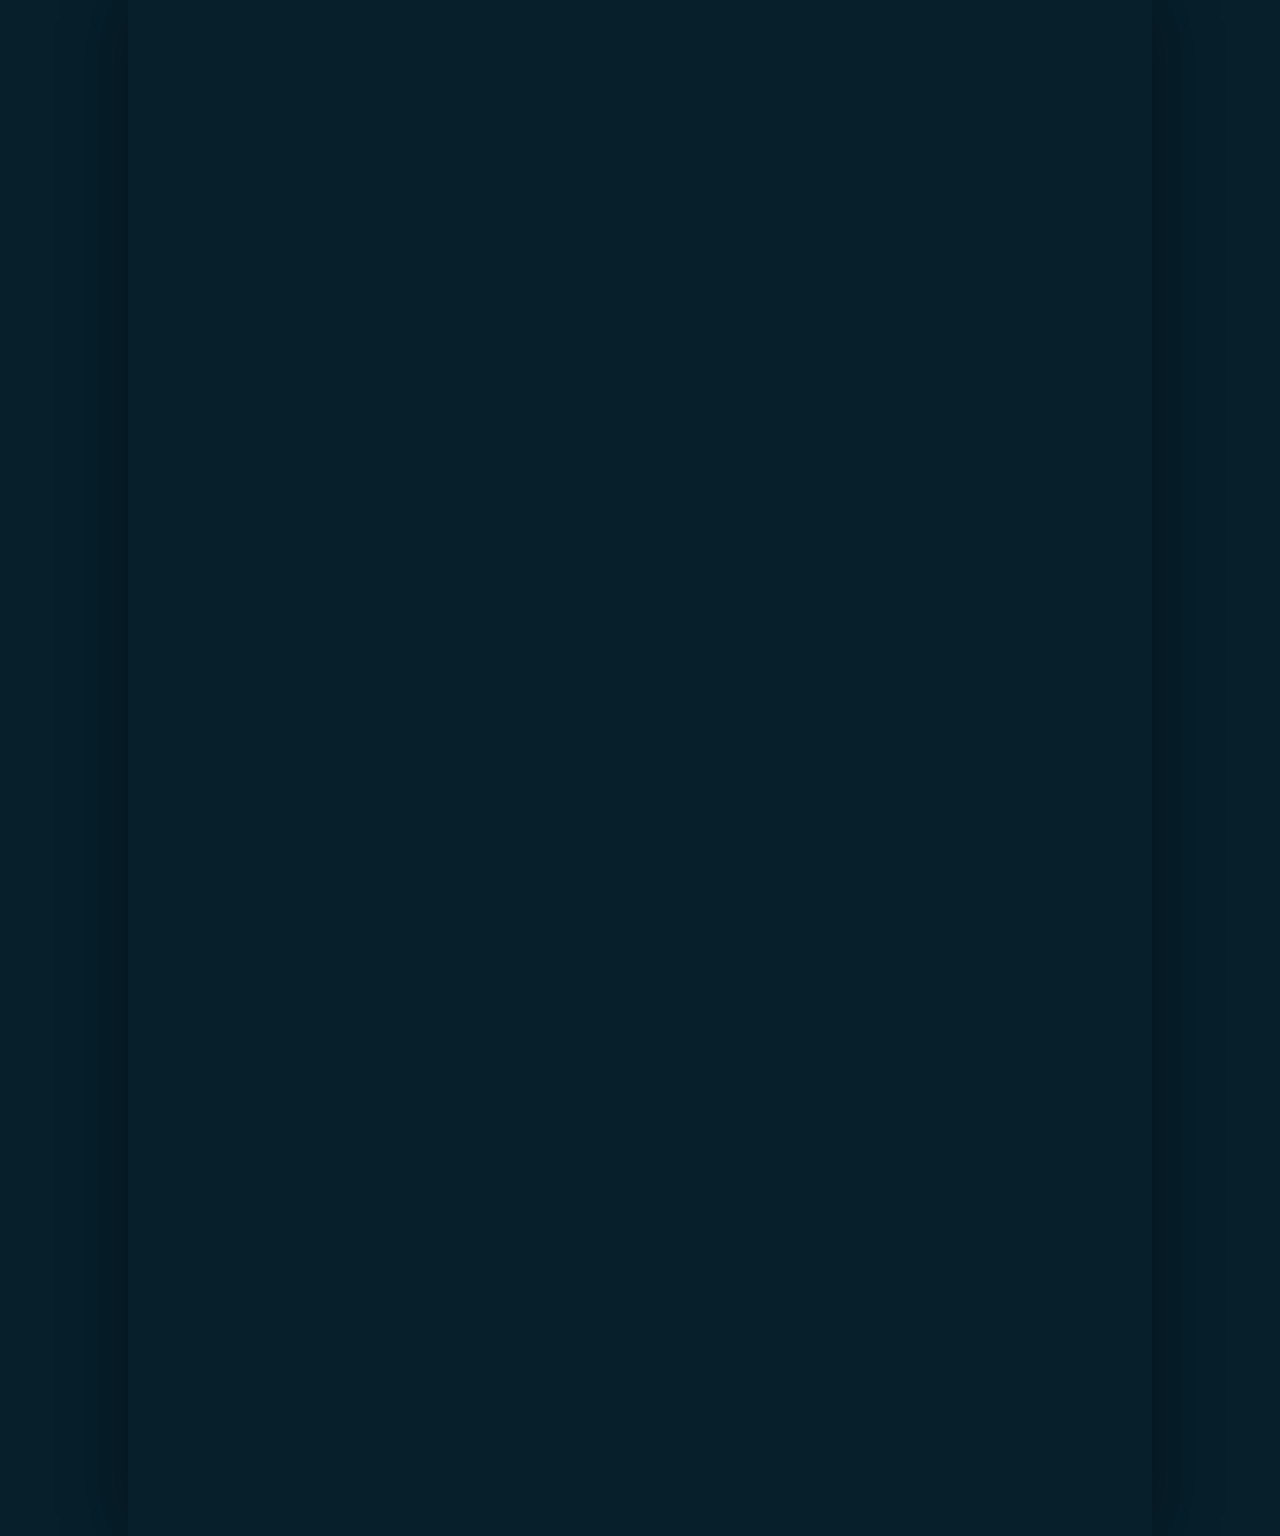
==== commit fb6e6440: "Add files via upload" ====
--- a/index.html
+++ b/index.html
@@ -1,78 +1,324 @@
 <!DOCTYPE html>
-<html lang="bn">
+<html lang="en">
 <head>
 <meta charset="UTF-8">
-<meta name="viewport" content="width=device-width,initial-scale=1.0">
-<title>KSA PANEL</title>
+
+<meta name="viewport"
+      content="width=device-width,
+      initial-scale=1.0,
+      maximum-scale=1.0,
+      user-scalable=no">
+
+<title>KSA Panel</title>
+
 <style>
-*{box-sizing:border-box}html{scroll-behavior:smooth}body{margin:0;font-family:Arial,"Noto Sans Bengali",sans-serif;color:#eefcff;background:#021525;overflow-x:hidden}
-:root{--cyan:#56e7ff;--blue:#0788d8;--glass:rgba(2,25,42,.68)}
-.ocean{position:fixed;inset:0;z-index:-5;overflow:hidden;background:linear-gradient(#062e49 0%,#087b9b 43%,#064f69 72%,#021b2c 100%)}
-.ocean:before{content:"";position:absolute;inset:-20%;background:radial-gradient(ellipse at 50% 0%,rgba(190,250,255,.5),transparent 25%),linear-gradient(105deg,transparent 35%,rgba(190,250,255,.11) 43%,transparent 51%),linear-gradient(75deg,transparent 50%,rgba(180,250,255,.09) 57%,transparent 64%);animation:light 9s ease-in-out infinite alternate}
-.ocean:after{content:"";position:absolute;inset:0;background:linear-gradient(180deg,transparent 35%,rgba(0,18,30,.15) 60%,rgba(0,8,16,.58) 100%)}
-.ray{position:absolute;top:-15%;width:120px;height:90%;background:linear-gradient(180deg,rgba(220,255,255,.13),transparent);filter:blur(12px);transform:rotate(13deg);animation:ray 11s ease-in-out infinite alternate}.r1{left:15%}.r2{left:48%;width:180px;animation-delay:-4s}.r3{right:12%;animation-delay:-7s}
-.whale{position:absolute;top:16%;left:-24%;width:360px;height:150px;opacity:.62;filter:drop-shadow(0 8px 12px rgba(0,0,0,.25));animation:whale 28s linear infinite}
-.whale .body{position:absolute;left:45px;top:25px;width:270px;height:95px;border-radius:50% 55% 48% 52%;background:linear-gradient(180deg,#607b89,#1f3e50);box-shadow:inset 0 10px 15px rgba(255,255,255,.15)}
-.whale .fin1,.whale .fin2{position:absolute;background:#29495b;width:105px;height:42px;border-radius:100% 0 100% 0;top:73px}.fin1{left:55px;transform:rotate(28deg)}.fin2{right:42px;transform:rotate(-28deg)}
-.whale .tail{position:absolute;right:0;top:38px;width:75px;height:65px}.tail:before,.tail:after{content:"";position:absolute;width:62px;height:30px;background:#2b4c5c;border-radius:100% 0 100% 0}.tail:before{transform:rotate(18deg)}.tail:after{transform:rotate(-18deg);top:25px}
-.fish{position:absolute;width:70px;height:30px;opacity:.78;animation:fish 16s linear infinite}.fish:before{content:"";position:absolute;left:16px;top:5px;width:42px;height:20px;border-radius:60% 45% 45% 60%;background:linear-gradient(90deg,#d6b675,#587d87)}.fish:after{content:"";position:absolute;left:0;top:5px;border-top:10px solid transparent;border-bottom:10px solid transparent;border-right:20px solid #78939a}.f1{top:39%;left:-80px}.f2{top:52%;left:-180px;animation-delay:-6s;transform:scale(.7)}.f3{top:60%;left:-120px;animation-delay:-10s;transform:scale(.55)}
-.seaweed{position:absolute;bottom:-5px;width:14px;border-radius:100% 100% 0 0;background:linear-gradient(90deg,#062d28,#23735a,#0a3e34);transform-origin:bottom;animation:sway 4s ease-in-out infinite}
-.seaweed i{position:absolute;width:25px;height:80px;border-radius:100% 0 100% 0;background:#0b513e;opacity:.9}.seaweed i:nth-child(1){left:-18px;bottom:70px;transform:rotate(-20deg)}.seaweed i:nth-child(2){right:-18px;bottom:130px;transform:rotate(25deg)}.seaweed i:nth-child(3){left:-20px;bottom:190px;transform:rotate(-30deg)}
-.s1{left:4%;height:260px}.s2{left:13%;height:190px;animation-delay:-1s}.s3{left:82%;height:230px;animation-delay:-2s}.s4{left:93%;height:310px;animation-delay:-3s}.s5{left:30%;height:140px;opacity:.55}
-.diver{position:absolute;top:46%;left:-100px;width:100px;height:90px;animation:diver 24s linear infinite}.head{position:absolute;left:38px;top:5px;width:19px;height:19px;border-radius:50%;background:#172936}.tank{position:absolute;left:52px;top:27px;width:12px;height:35px;border-radius:7px;background:#243c48}.person{position:absolute;left:34px;top:24px;width:40px;height:18px;border-radius:15px;background:#172936;transform:rotate(-8deg)}.leg{position:absolute;left:22px;top:45px;width:35px;height:9px;background:#172936;transform:rotate(25deg)}.net{position:absolute;right:-8px;top:28px;width:42px;height:30px;border:2px solid rgba(210,240,245,.75);border-radius:50% 50% 10% 10%;transform:rotate(-18deg)}
-.bubbles{position:absolute;left:18px;top:0}.bubbles i{display:block;width:5px;height:5px;border:1px solid #d8fbff;border-radius:50%;margin:8px;animation:bubble 3s infinite}
-.ui{position:relative;z-index:3;width:min(1100px,92%);margin:auto}
-header{position:fixed;z-index:10;top:0;left:0;right:0;padding:14px 0;background:rgba(1,16,28,.45);backdrop-filter:blur(18px);border-bottom:1px solid rgba(150,240,255,.18)}
-nav{display:flex;justify-content:space-between;align-items:center}.brand{font-weight:900;letter-spacing:4px;font-size:21px;text-shadow:0 0 20px #51eaff}.lang{background:rgba(0,40,60,.65);color:#fff;border:1px solid #5bdcf044;border-radius:20px;padding:8px 14px}
-.hero{min-height:100vh;display:grid;place-items:center;text-align:center;padding:100px 0 60px}.hero h1{font-size:clamp(44px,9vw,90px);letter-spacing:9px;margin:0;text-shadow:0 0 35px rgba(72,231,255,.65)}.hero p{font-size:18px;letter-spacing:4px;color:#d1f8ff}.cta{display:inline-block;margin-top:25px;padding:15px 38px;border-radius:40px;background:linear-gradient(135deg,#1bdcff,#0877e8);font-weight:900;color:#fff;text-decoration:none;box-shadow:0 15px 45px #007ed855}
-section{padding:35px 0}.glass{background:var(--glass);border:1px solid #75e9ff33;border-radius:28px;padding:25px;backdrop-filter:blur(17px);box-shadow:0 20px 70px #0008}.title{text-align:center;font-size:28px;margin:0 0 22px}.cats{display:flex;gap:8px;overflow:auto;margin-bottom:18px}.cats button{white-space:nowrap;background:#07344dcc;border:1px solid #75e9ff2b;color:#eaffff;border-radius:20px;padding:10px 14px}.cats .active{background:#0a9ce9}.grid{display:grid;grid-template-columns:repeat(auto-fit,minmax(190px,1fr));gap:14px}.card{background:#052b40aa;border:1px solid #75e9ff22;border-radius:20px;padding:19px}.card h3{margin:0 0 10px}.price{font-size:22px;font-weight:900;color:#78ebff;margin-bottom:15px}.order{width:100%;padding:12px;border:0;border-radius:13px;background:#0b8fe8;color:white;font-weight:900}
-.payment{scroll-margin-top:80px}.pay{max-width:700px;margin:auto}.bk{display:flex;gap:15px;align-items:center;padding:16px;border-radius:18px;background:#062e43aa;margin-bottom:15px}.bklogo{width:54px;height:54px;border-radius:15px;background:#e21370;display:grid;place-items:center;font-weight:900;font-size:24px}.number{font-size:24px;font-weight:900}.selected,.hint{padding:14px;border-radius:15px;background:#06384faa;margin-bottom:14px}.hint{line-height:1.6}.pay input{width:100%;padding:16px;border-radius:15px;background:#011b2ccc;color:#fff;border:1px solid #75e9ff44;outline:0;font-size:16px}.buttons{display:grid;grid-template-columns:1fr 1fr;gap:10px;margin-top:12px}.buttons a{padding:14px;border-radius:14px;text-align:center;color:#fff;font-weight:900}.wa{background:#18b95c}.tg{background:#168de2}.nums{display:flex;justify-content:center;flex-wrap:wrap;gap:10px}.num{padding:10px 14px;border-radius:13px;background:#06344bbb;border:1px solid #75e9ff22}footer{text-align:center;padding:35px;color:#b9dce5}
-@keyframes light{to{transform:translateX(4%) translateY(3%) rotate(2deg)}}@keyframes ray{to{transform:rotate(18deg) translateX(80px)}}@keyframes whale{0%{left:-28%;transform:scale(.8)}45%{left:45%;transform:scale(.95)}100%{left:110%;transform:scale(.75)}}@keyframes fish{from{left:-100px}to{left:110%}}@keyframes sway{50%{transform:rotate(5deg)}100%{transform:rotate(-4deg)}}@keyframes diver{0%{left:-120px;transform:scale(.8)}50%{left:55%;top:40%;transform:scale(.9)}100%{left:110%;top:49%;transform:scale(.7)}}@keyframes bubble{50%{transform:translateY(-18px);opacity:.2}}
-@media(max-width:600px){.hero h1{font-size:39px;letter-spacing:5px}.hero p{font-size:13px}.buttons{grid-template-columns:1fr}.glass{padding:18px}}
+* {
+    box-sizing: border-box;
+}
+
+html,
+body {
+    margin: 0;
+    padding: 0;
+    width: 100%;
+    min-height: 100%;
+    background: #061f2b;
+    font-family: Arial, Helvetica, sans-serif;
+}
+
+body {
+    overflow-x: hidden;
+}
+
+.page {
+    width: 100%;
+    min-height: 100vh;
+    display: flex;
+    justify-content: center;
+    background: #061f2b;
+}
+
+.visual {
+    position: relative;
+
+    width: min(100vw, 1024px);
+
+    aspect-ratio: 1024 / 1536;
+
+    background-image: url("background.png");
+
+    background-size: 100% 100%;
+    background-repeat: no-repeat;
+    background-position: center top;
+}
+
+
+/* =========================
+   ORDER NOW BUTTON
+========================= */
+
+.order-button {
+    position: absolute;
+
+    left: 17.5%;
+    top: 47.7%;
+
+    width: 65%;
+    height: 6.3%;
+
+    border: none;
+    border-radius: 999px;
+
+    background: transparent;
+
+    cursor: pointer;
+
+    z-index: 10;
+}
+
+
+/* =========================
+   TRANSACTION INPUT
+========================= */
+
+.transaction-input {
+    position: absolute;
+
+    left: 20.5%;
+    top: 77.3%;
+
+    width: 59%;
+    height: 4.8%;
+
+    border: none;
+    outline: none;
+
+    background: transparent;
+
+    color: white;
+
+    font-size: 16px;
+
+    padding: 0 20px;
+
+    z-index: 20;
+}
+
+
+/* =========================
+   SUBMIT BUTTON
+========================= */
+
+.submit-button {
+    position: absolute;
+
+    left: 20%;
+    top: 84.7%;
+
+    width: 60%;
+    height: 5%;
+
+    border: none;
+    border-radius: 999px;
+
+    background: transparent;
+
+    cursor: pointer;
+
+    z-index: 10;
+}
+
+
+/* =========================
+   MESSAGE
+========================= */
+
+.message {
+    position: fixed;
+
+    left: 50%;
+    bottom: 20px;
+
+    transform: translateX(-50%);
+
+    display: none;
+
+    padding: 10px 18px;
+
+    border-radius: 30px;
+
+    background: rgba(0,0,0,.75);
+
+    color: white;
+
+    font-size: 14px;
+
+    z-index: 100;
+}
+
+
+/* Desktop */
+
+@media (min-width: 1025px) {
+
+    .visual {
+        box-shadow:
+        0 0 60px rgba(0,0,0,.4);
+    }
+
+}
 </style>
 </head>
+
+
 <body>
-<div class="ocean">
- <div class="ray r1"></div><div class="ray r2"></div><div class="ray r3"></div>
- <div class="whale"><div class="body"></div><div class="fin1"></div><div class="fin2"></div><div class="tail"></div></div>
- <div class="fish f1"></div><div class="fish f2"></div><div class="fish f3"></div>
- <div class="diver"><div class="bubbles"><i></i><i></i><i></i></div><div class="head"></div><div class="tank"></div><div class="person"></div><div class="leg"></div><div class="net"></div></div>
- <div class="seaweed s1"><i></i><i></i><i></i></div><div class="seaweed s2"><i></i><i></i></div><div class="seaweed s3"><i></i><i></i><i></i></div><div class="seaweed s4"><i></i><i></i><i></i></div><div class="seaweed s5"><i></i></div>
+
+<div class="page">
+
+    <main class="visual">
+
+        <!-- ORDER NOW -->
+        <button
+            class="order-button"
+            id="orderButton"
+            aria-label="Order Now">
+        </button>
+
+
+        <!-- TRANSACTION ID -->
+        <input
+            type="text"
+            id="transactionId"
+            class="transaction-input"
+            placeholder=""
+            autocomplete="off"
+            aria-label="Transaction ID or bKash Number"
+        >
+
+
+        <!-- SUBMIT -->
+        <button
+            class="submit-button"
+            id="submitButton"
+            aria-label="Submit">
+        </button>
+
+    </main>
+
 </div>
 
-<header><div class="ui"><nav><div class="brand">KSA PANEL</div><button class="lang" onclick="toggleLang()">বাংলা / English</button></nav></div></header>
-
-<div class="ui">
-<section class="hero">
-<div>
-<h1>KSA PANEL</h1><p>Fast • Secure • Trusted</p><a class="cta" href="#products">অর্ডার করুন ›</a>
-</div>
-</section>
-
-<section id="products"><div class="glass"><h2 class="title">প্যানেল ও সার্ভিস</h2><div class="cats" id="cats"></div><div class="grid" id="grid"></div></div></section>
-
-<section class="payment" id="payment"><div class="glass pay"><h2 class="title">বিকাশ পেমেন্ট</h2><div class="selected" id="selected">কোনো পণ্য নির্বাচন করা হয়নি।</div><div class="bk"><div class="bklogo">৳</div><div><small>বিকাশে পেমেন্ট পাঠান</small><div class="number">01832137297</div></div></div><div class="hint">আপনার ট্রানজেকশন আইডি দিন অথবা পুরো নাম্বার দিন</div><input id="txn" placeholder="ট্রানজেকশন আইডি অথবা পুরো নাম্বার"><div class="buttons"><a class="wa" href="#" onclick="wa();return false">WhatsApp</a><a class="tg" href="#" onclick="tg();return false">Telegram</a></div></div></section>
-
-<section><div class="glass"><h2 class="title">সাম্প্রতিক নম্বর</h2><div class="nums"><span class="num">016****925</span><span class="num">018****314</span><span class="num">017****681</span><span class="num">019****472</span><span class="num">013****806</span><span class="num">015****239</span></div></div></section>
-<footer>KSA PANEL • Telegram: @ksapanel473</footer>
-</div>
+
+<div id="message" class="message"></div>
+
 
 <script>
-const P=[
-["সেনসি","১০০ টাকা"],["ড্রাগ হেডশট","১৪৫ টাকা"],["লোকেশন","৫০ টাকা"],
-["নন রুট — ৩০ দিন","৩০০ টাকা"],["নন রুট — ১ ওবিবি","৭০০ টাকা"],["নন রুট — পারমানেন্ট","১৪০০ টাকা"],
-["রুট — ৩০ দিন","৪৫০ টাকা"],["রুট — ১ ওবিবি","৯৭০ টাকা"],["রুট — পারমানেন্ট","৩৩০০ টাকা"],
-["আইফোন — ৩০ দিন","৪০০ টাকা"],["আইফোন — ১ ওবিবি","৭০০ টাকা"],["আইফোন — পারমানেন্ট","৪৫৭০ টাকা"],
-["পিসি প্যানেল — ৩০ দিন","৬০০ টাকা"],["পিসি প্যানেল — ১ ওবিবি","১১৮০ টাকা"],["পিসি প্যানেল — পারমানেন্ট","২৩০০ টাকা"]];
-const cats=["সব","সেনসি","ড্রাগ হেডশট","লোকেশন","নন রুট","রুট","আইফোন","পিসি প্যানেল"];
-let active="সব";
-function draw(){document.getElementById("cats").innerHTML=cats.map(c=>`<button class="${c==active?'active':''}" onclick="active='${c}';draw()">${c}</button>`).join("");let a=active=="সব"?P:P.filter(x=>x[0].startsWith(active));document.getElementById("grid").innerHTML=a.map(x=>`<div class="card"><h3>${x[0]}</h3><div class="price">${x[1]}</div><button class="order" onclick="choose('${x[0]}','${x[1]}')">অর্ডার করুন</button></div>`).join("")}
-function choose(n,p){document.getElementById("selected").textContent=`নির্বাচিত: ${n} — ${p}`;document.getElementById("payment").scrollIntoView({behavior:"smooth"});setTimeout(()=>document.getElementById("txn").focus(),600)}
-function msg(){return "KSA PANEL\n"+document.getElementById("selected").textContent+"\nট্রানজেকশন আইডি / নাম্বার: "+(document.getElementById("txn").value||"দেওয়া হয়নি")}
-function wa(){location.href="https://wa.me/8801832137297?text="+encodeURIComponent(msg())}
-function tg(){location.href="https://t.me/ksapanel473?text="+encodeURIComponent(msg())}
-function toggleLang(){alert("English mode / বাংলা mode")}
-draw();
+
+/* =========================
+   SETTINGS
+========================= */
+
+const WHATSAPP_NUMBER = "8801832137297";
+
+
+/* =========================
+   MESSAGE FUNCTION
+========================= */
+
+function showMessage(text) {
+
+    const message =
+        document.getElementById("message");
+
+    message.innerText = text;
+
+    message.style.display = "block";
+
+    setTimeout(() => {
+
+        message.style.display = "none";
+
+    }, 2500);
+}
+
+
+/* =========================
+   ORDER NOW
+========================= */
+
+document
+.getElementById("orderButton")
+.addEventListener("click", function () {
+
+    /*
+       এখানে তোমার আসল Order Now
+       / bKash payment link বসাবে।
+
+       Example:
+
+       window.location.href =
+       "https://example.com";
+    */
+
+    showMessage("Order Now clicked");
+
+});
+
+
+/* =========================
+   SUBMIT → WHATSAPP
+========================= */
+
+document
+.getElementById("submitButton")
+.addEventListener("click", function () {
+
+    const transactionId =
+        document
+        .getElementById("transactionId")
+        .value
+        .trim();
+
+
+    /* Empty check */
+
+    if (!transactionId) {
+
+        showMessage(
+            "Transaction ID দিন"
+        );
+
+        document
+        .getElementById("transactionId")
+        .focus();
+
+        return;
+    }
+
+
+    /* WhatsApp message */
+
+    const message =
+        "KSA PANEL Order\n\n" +
+        "Transaction ID / bKash Number: " +
+        transactionId;
+
+
+    /* WhatsApp URL */
+
+    const whatsappURL =
+        "https://wa.me/" +
+        WHATSAPP_NUMBER +
+        "?text=" +
+        encodeURIComponent(message);
+
+
+    /* Open WhatsApp */
+
+    window.location.href = whatsappURL;
+
+});
+
 </script>
+
 </body>
 </html>
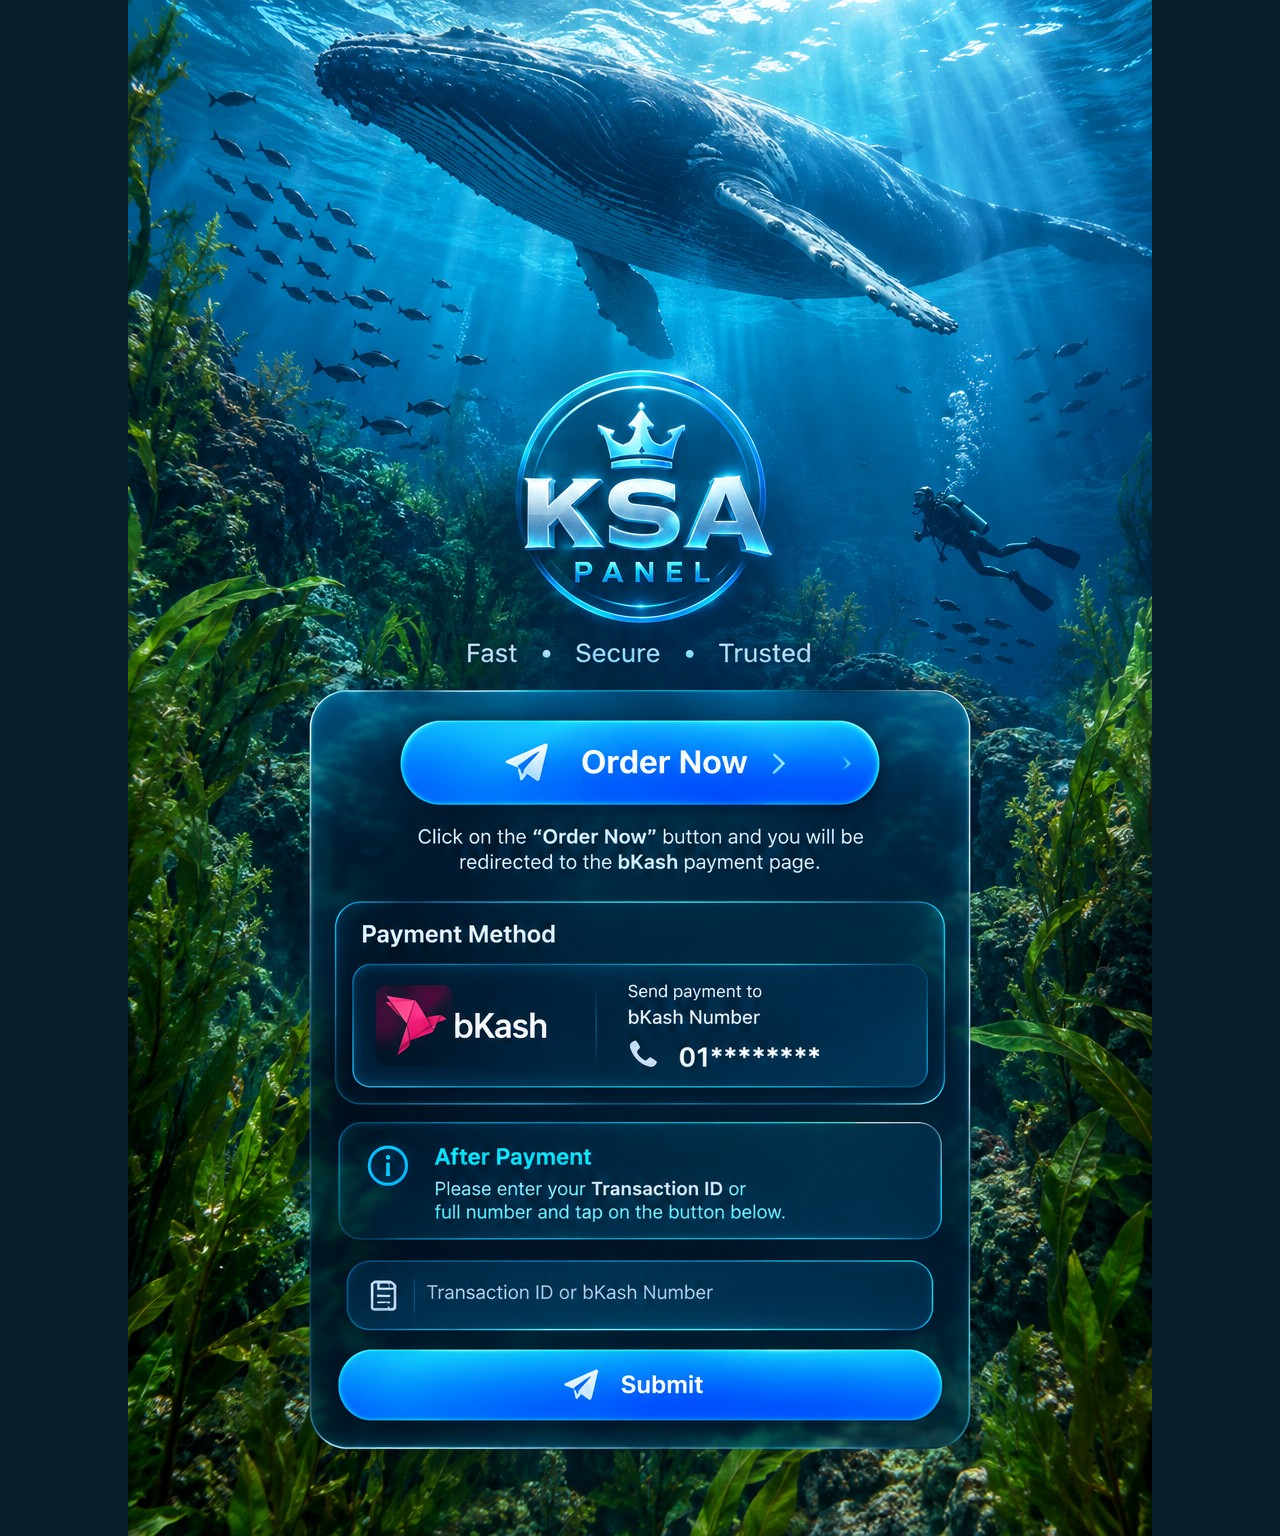
==== commit d3cca223: "Add files via upload" ====
--- a/index.html
+++ b/index.html
@@ -2,323 +2,53 @@
 <html lang="en">
 <head>
 <meta charset="UTF-8">
-
-<meta name="viewport"
-      content="width=device-width,
-      initial-scale=1.0,
-      maximum-scale=1.0,
-      user-scalable=no">
-
+<meta name="viewport" content="width=device-width,initial-scale=1,maximum-scale=1,user-scalable=no">
 <title>KSA Panel</title>
-
 <style>
-* {
-    box-sizing: border-box;
+*{box-sizing:border-box}
+html,body{margin:0;padding:0;width:100%;min-height:100%;background:#061f2b;font-family:Arial,sans-serif}
+body{overflow-x:hidden}
+.page{width:100%;min-height:100vh;display:flex;justify-content:center;background:#061f2b}
+.visual{
+ position:relative;width:min(100vw,1024px);aspect-ratio:1024/1536;
+ background-image:url("[data-uri]